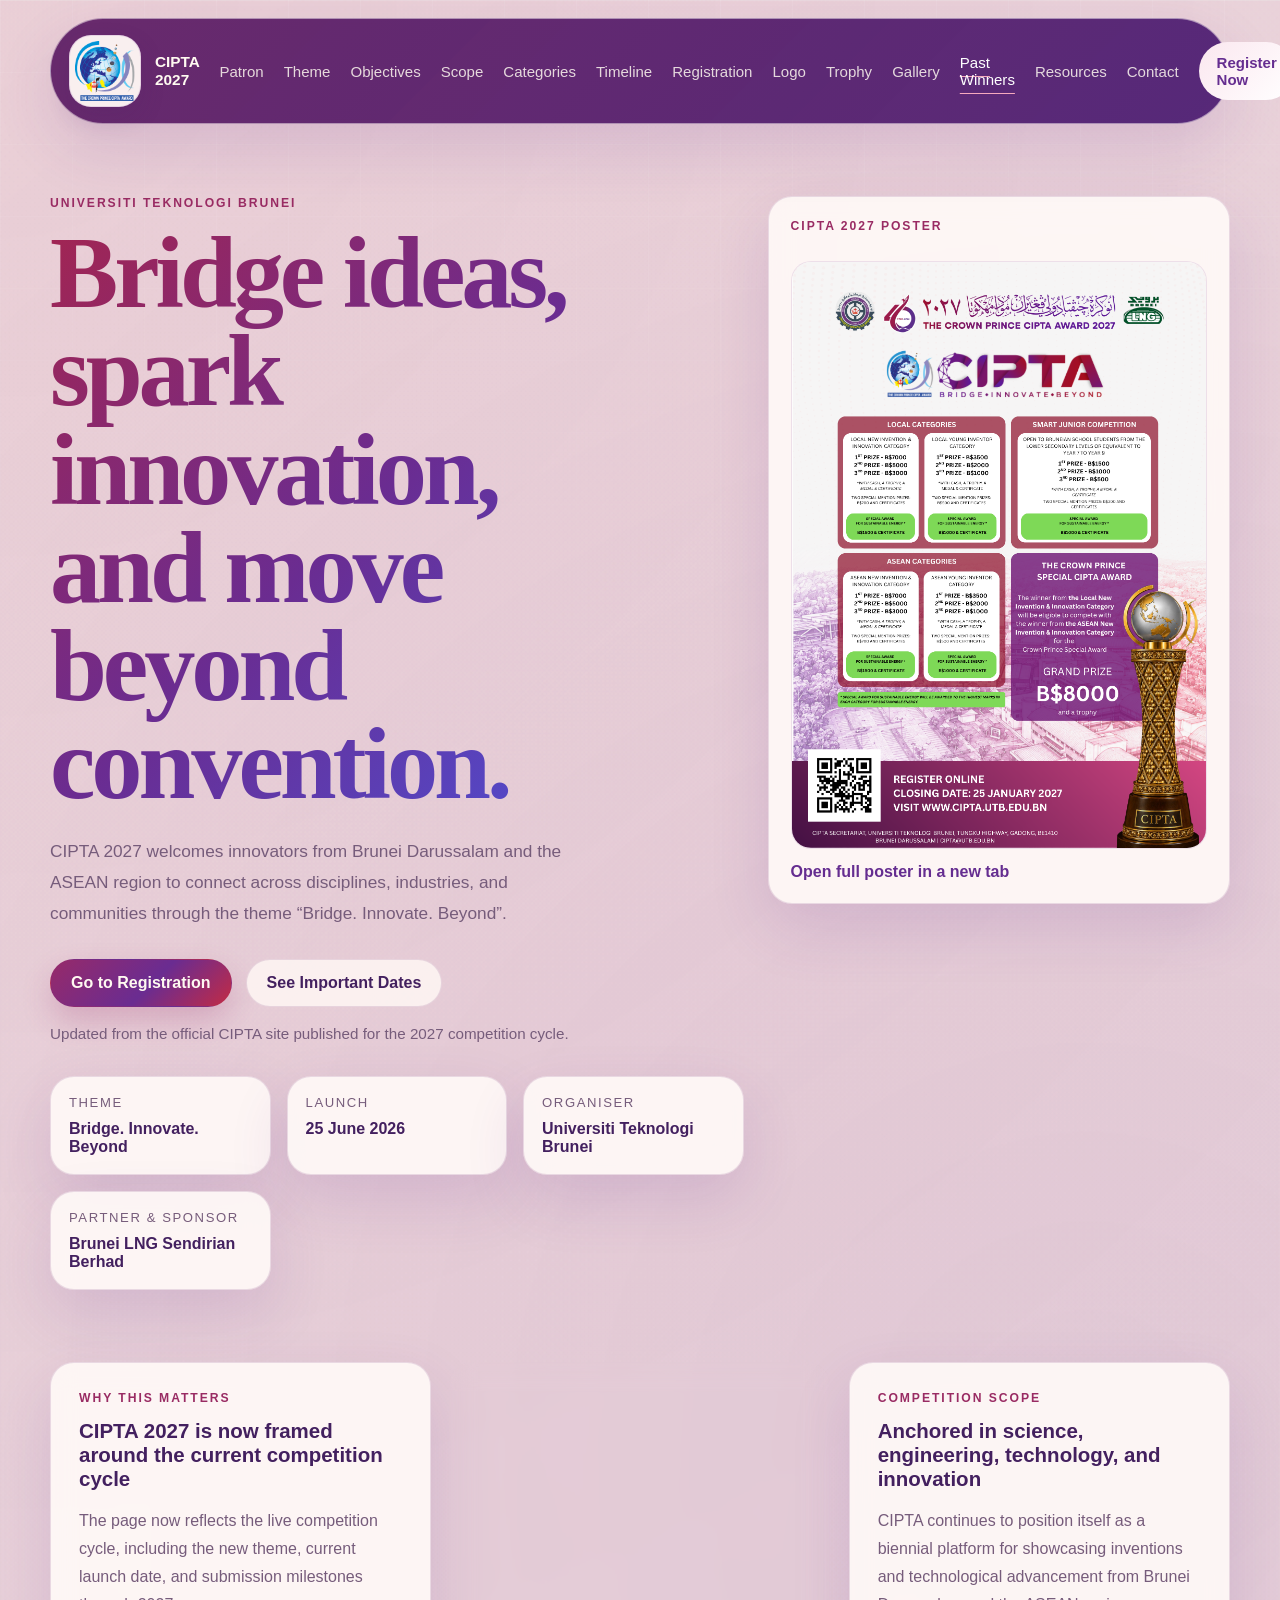
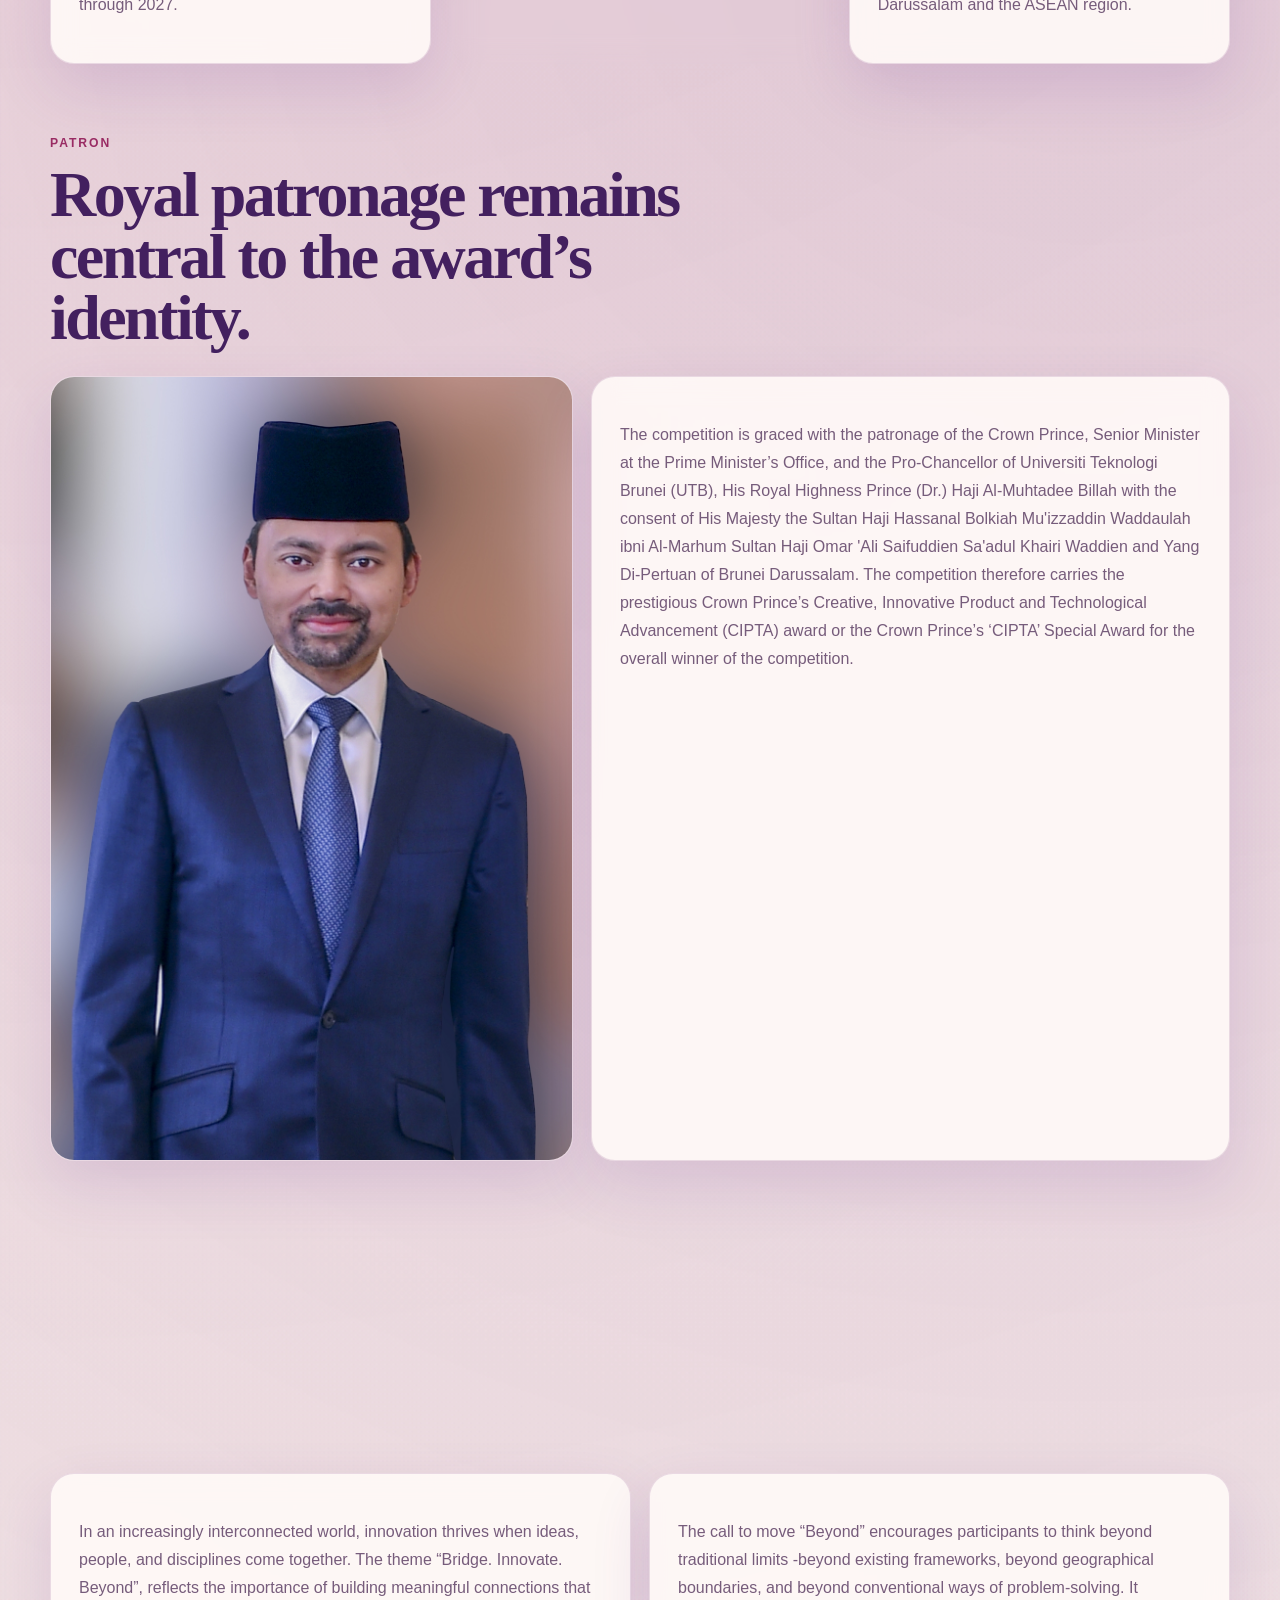
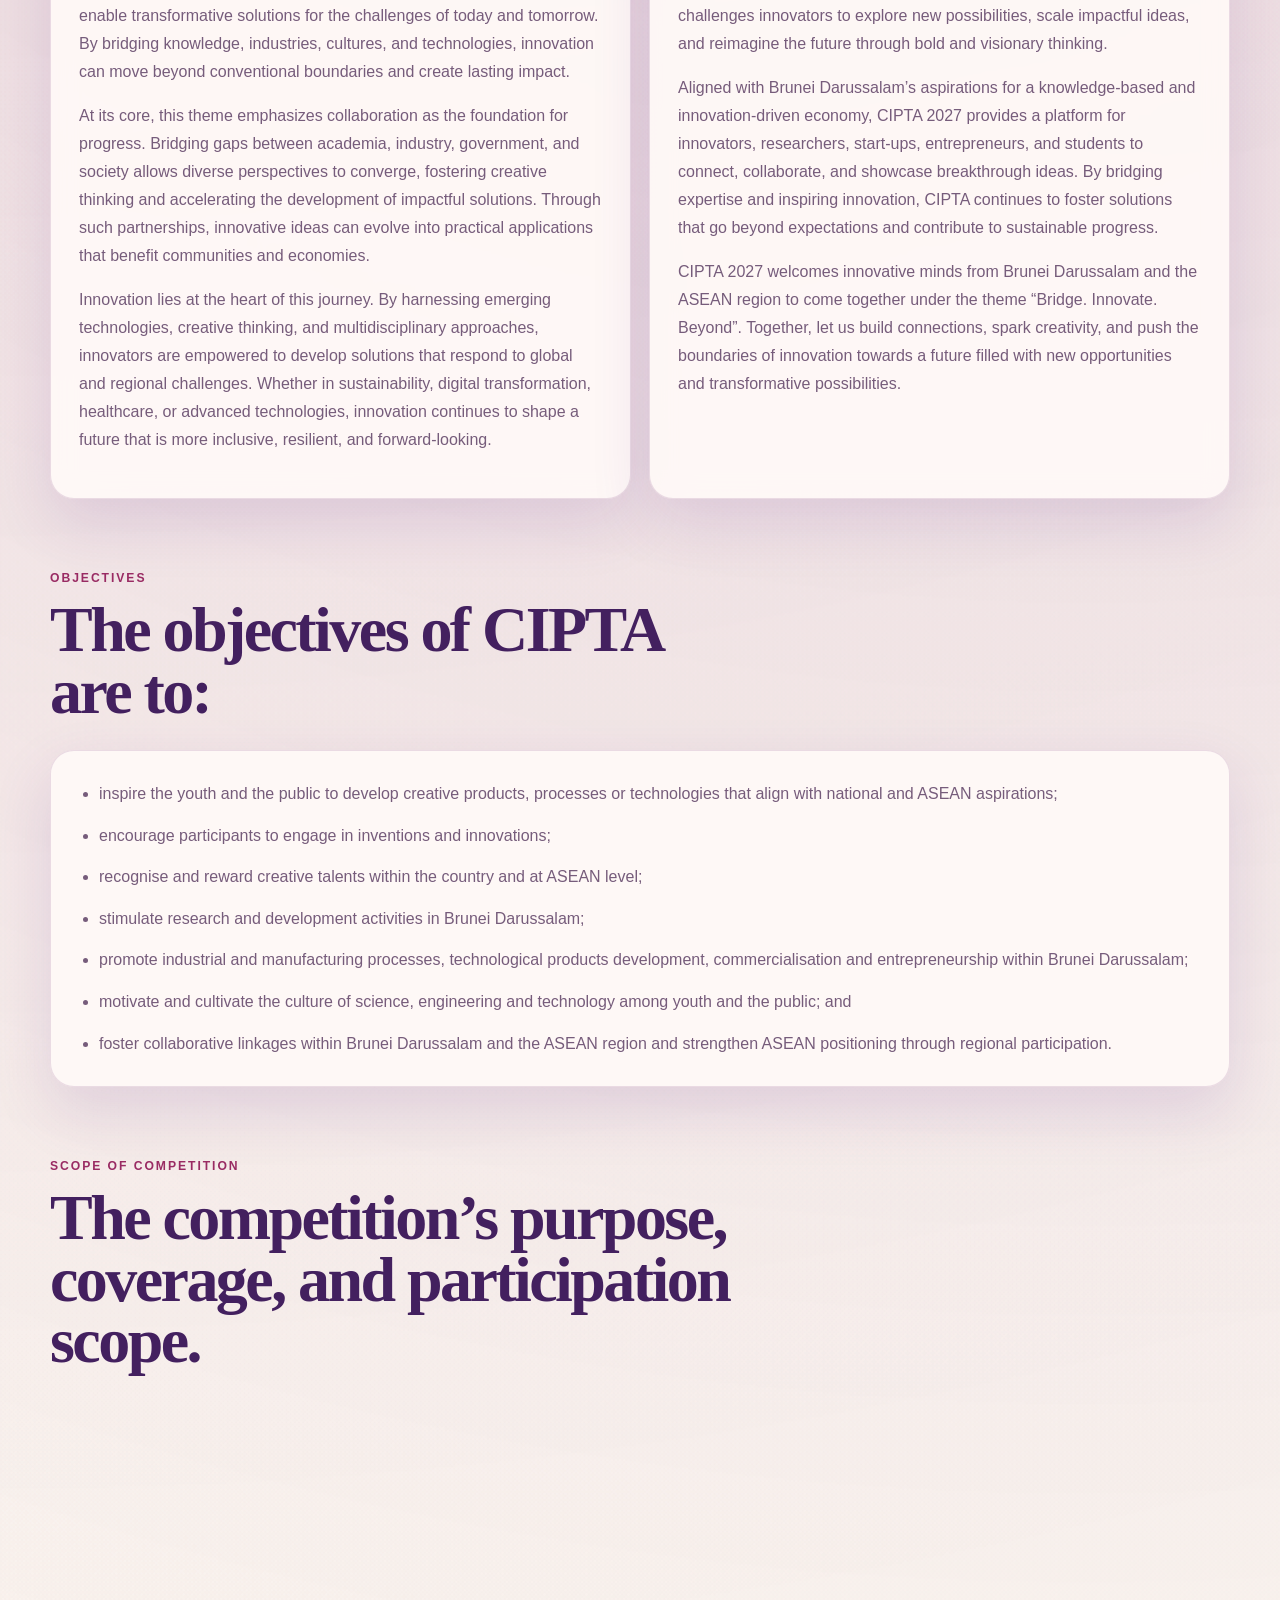
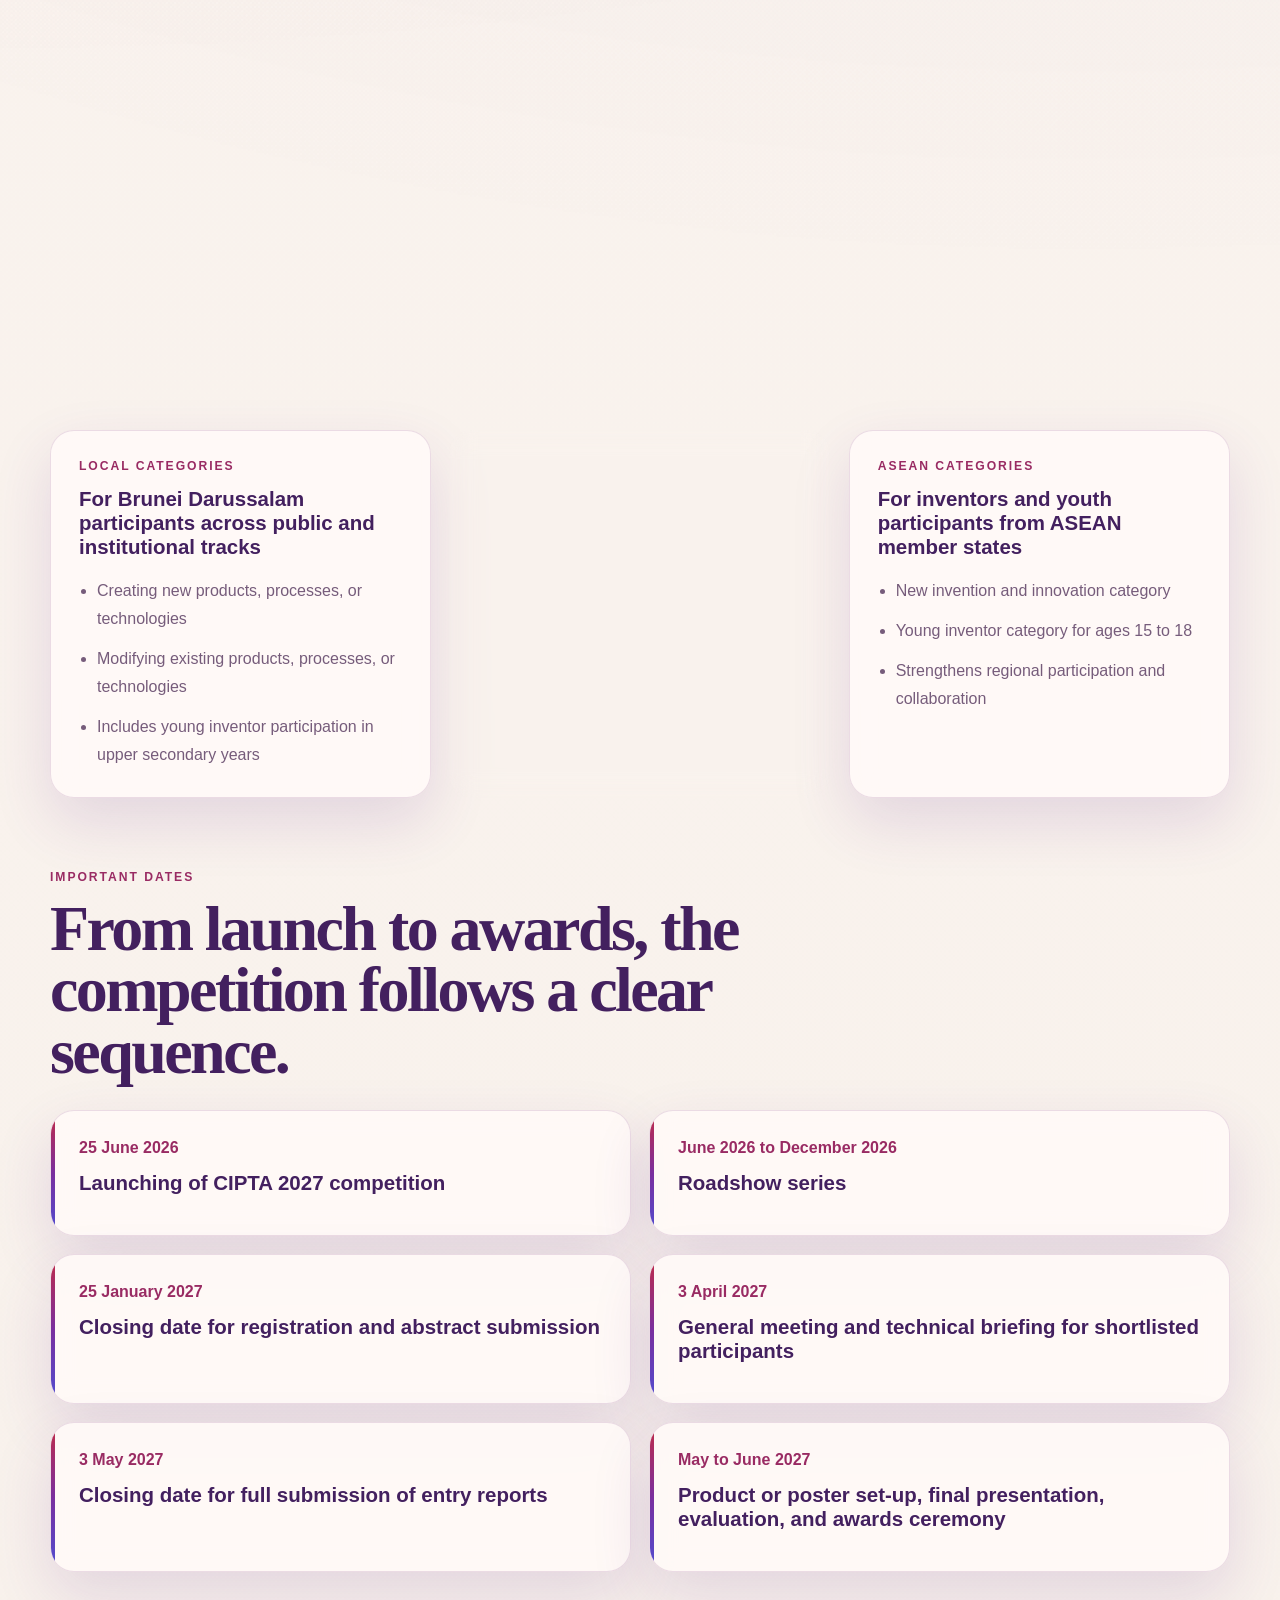
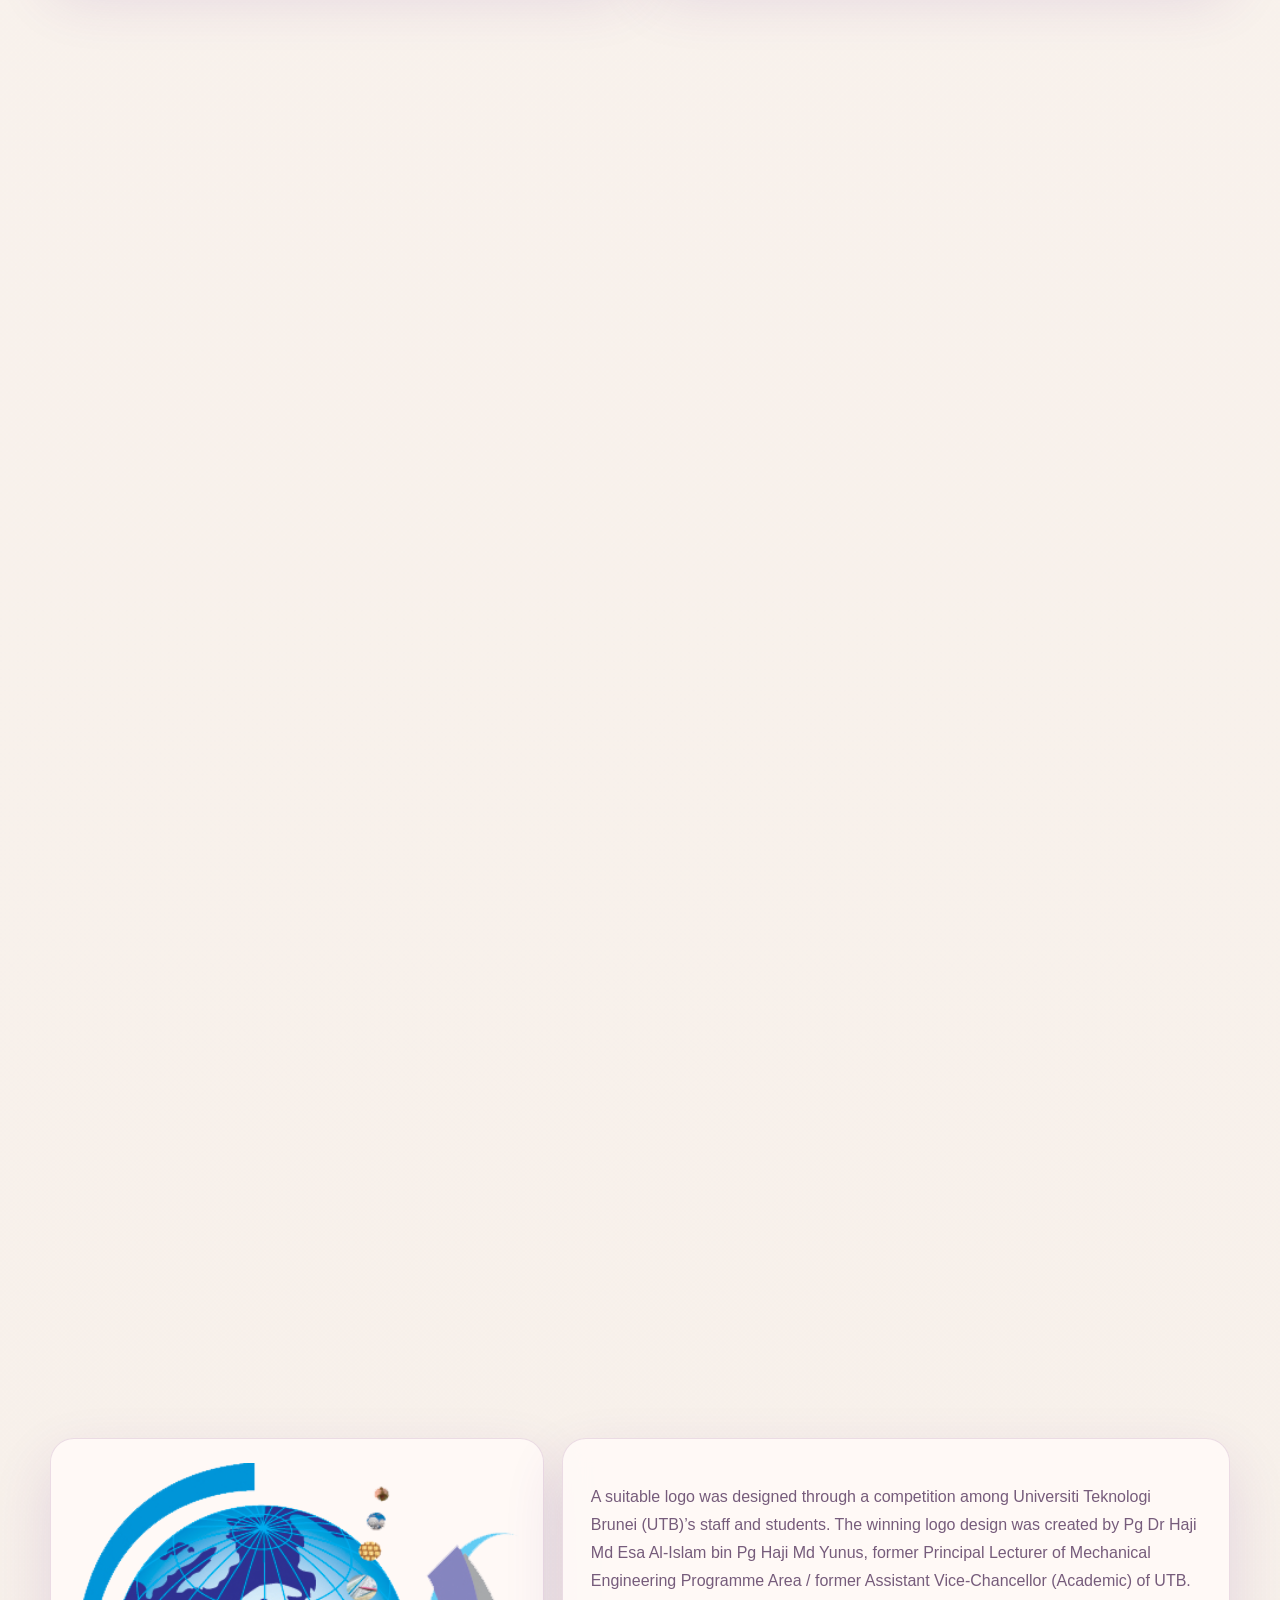
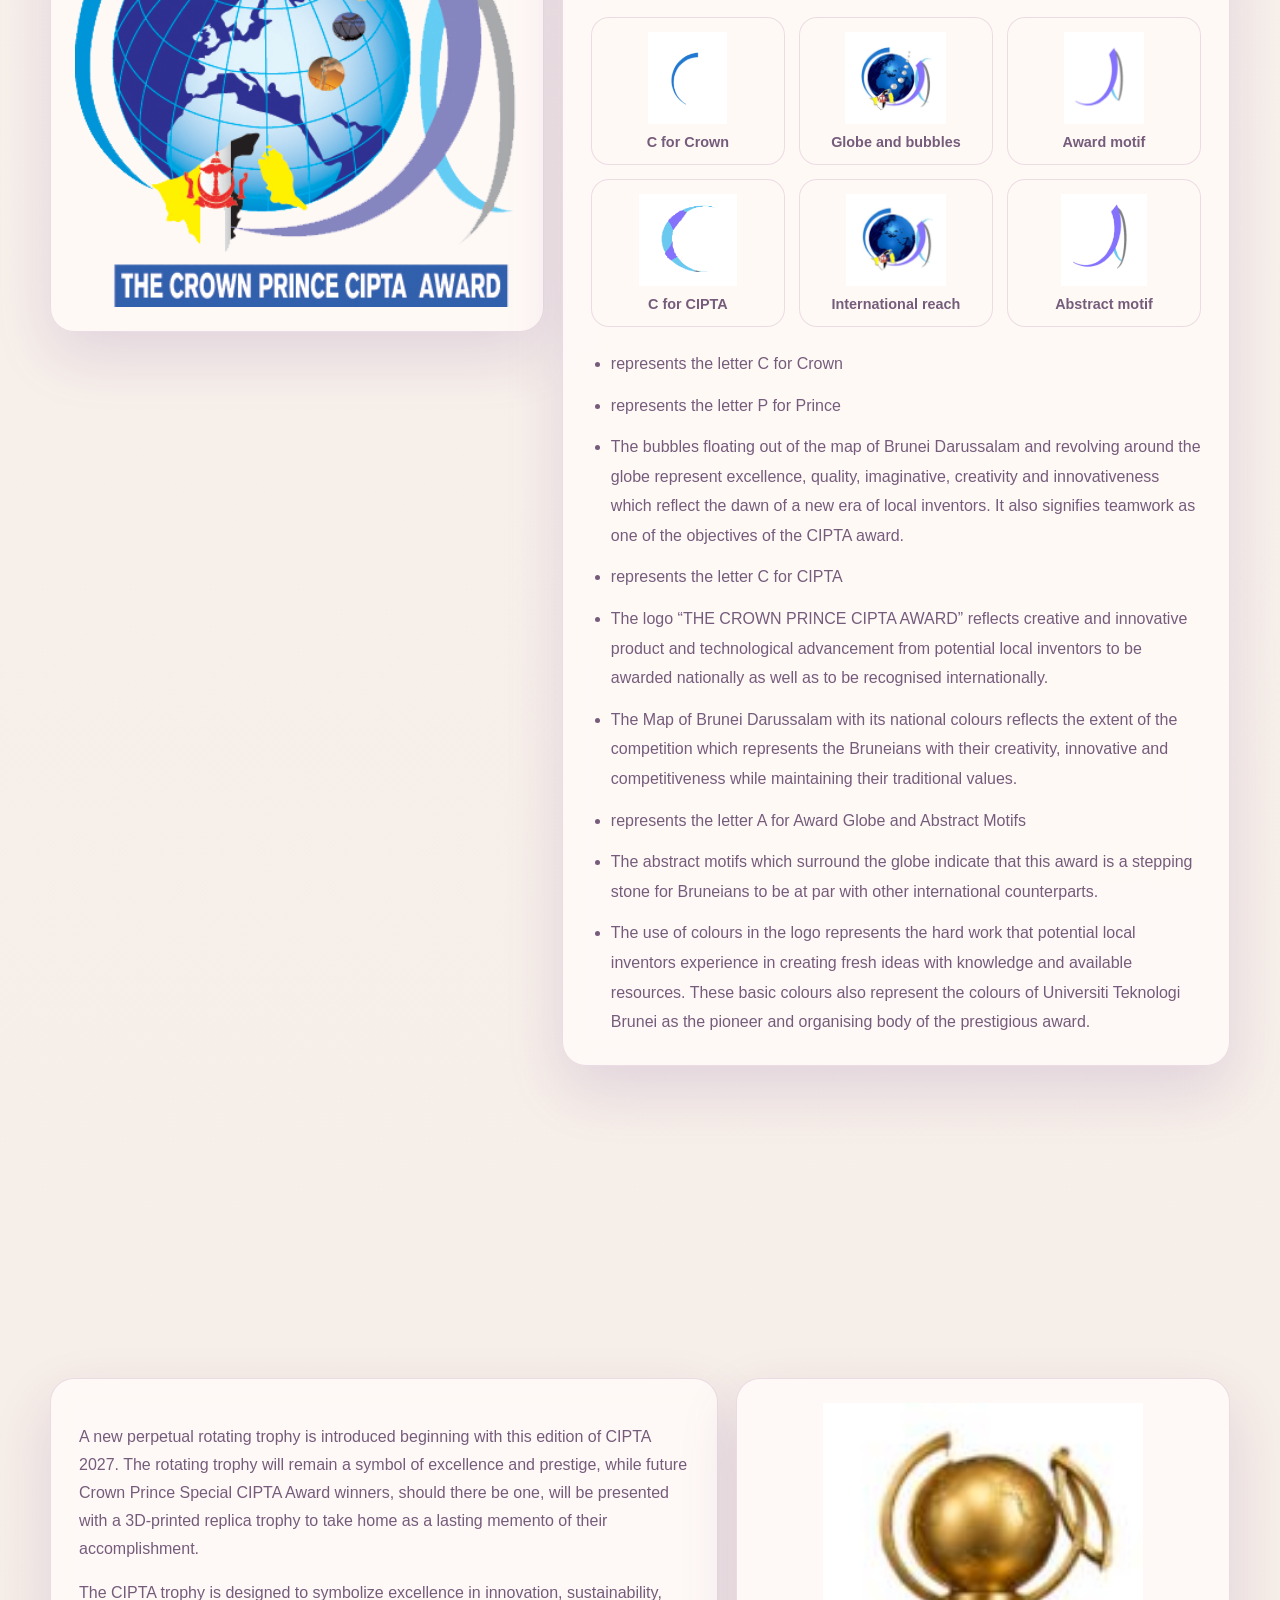
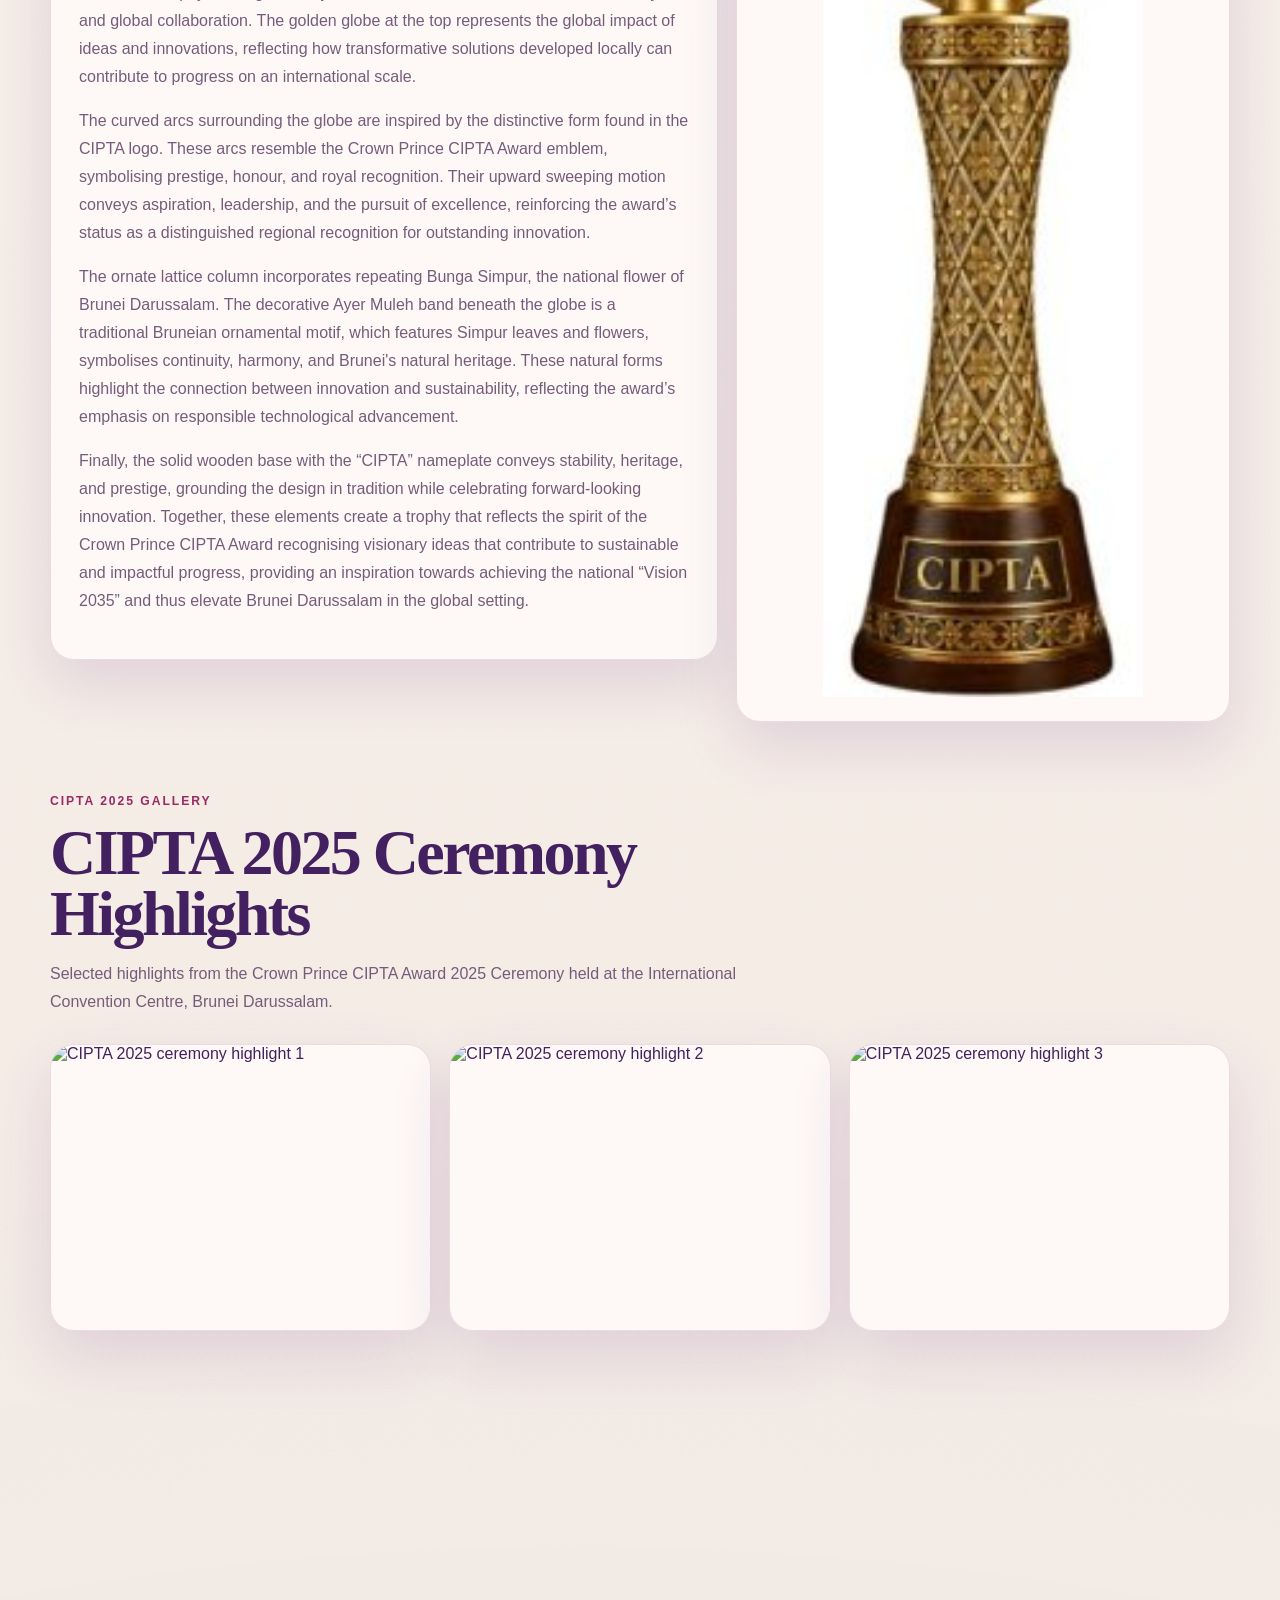
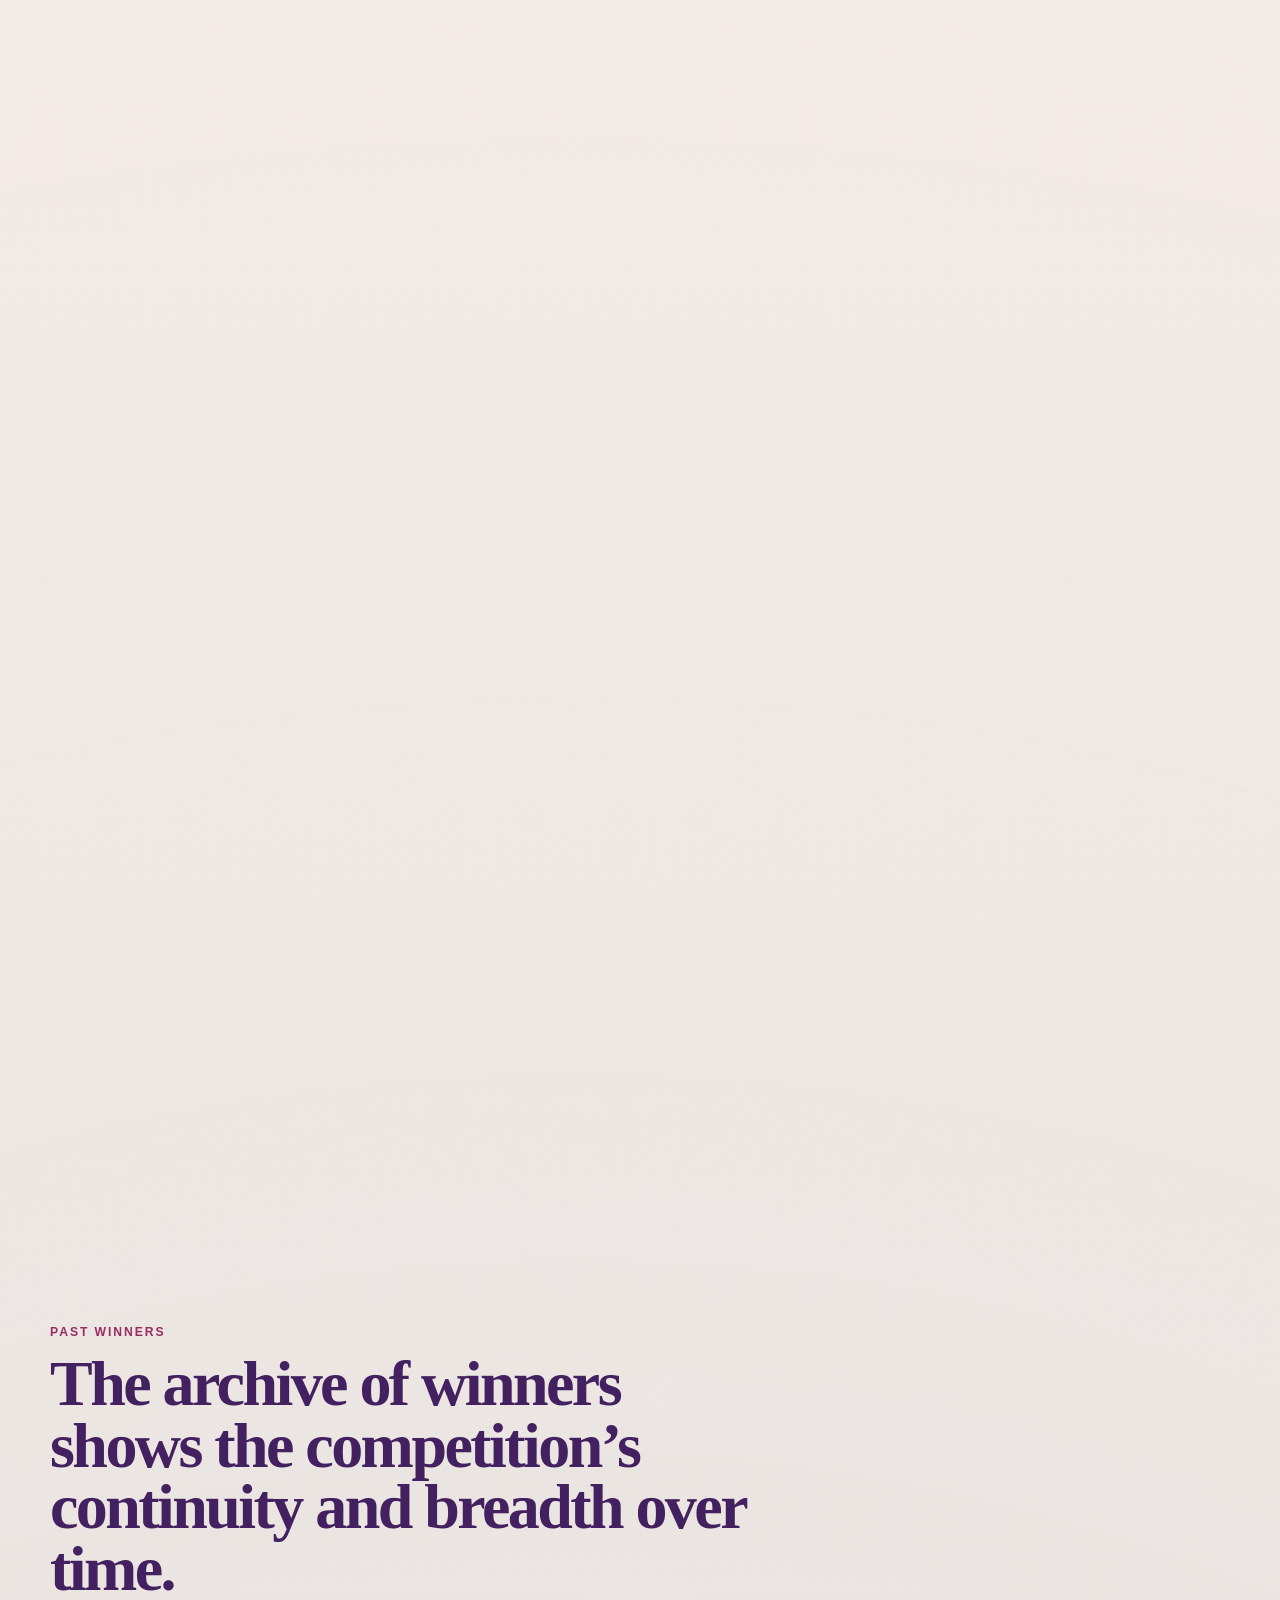
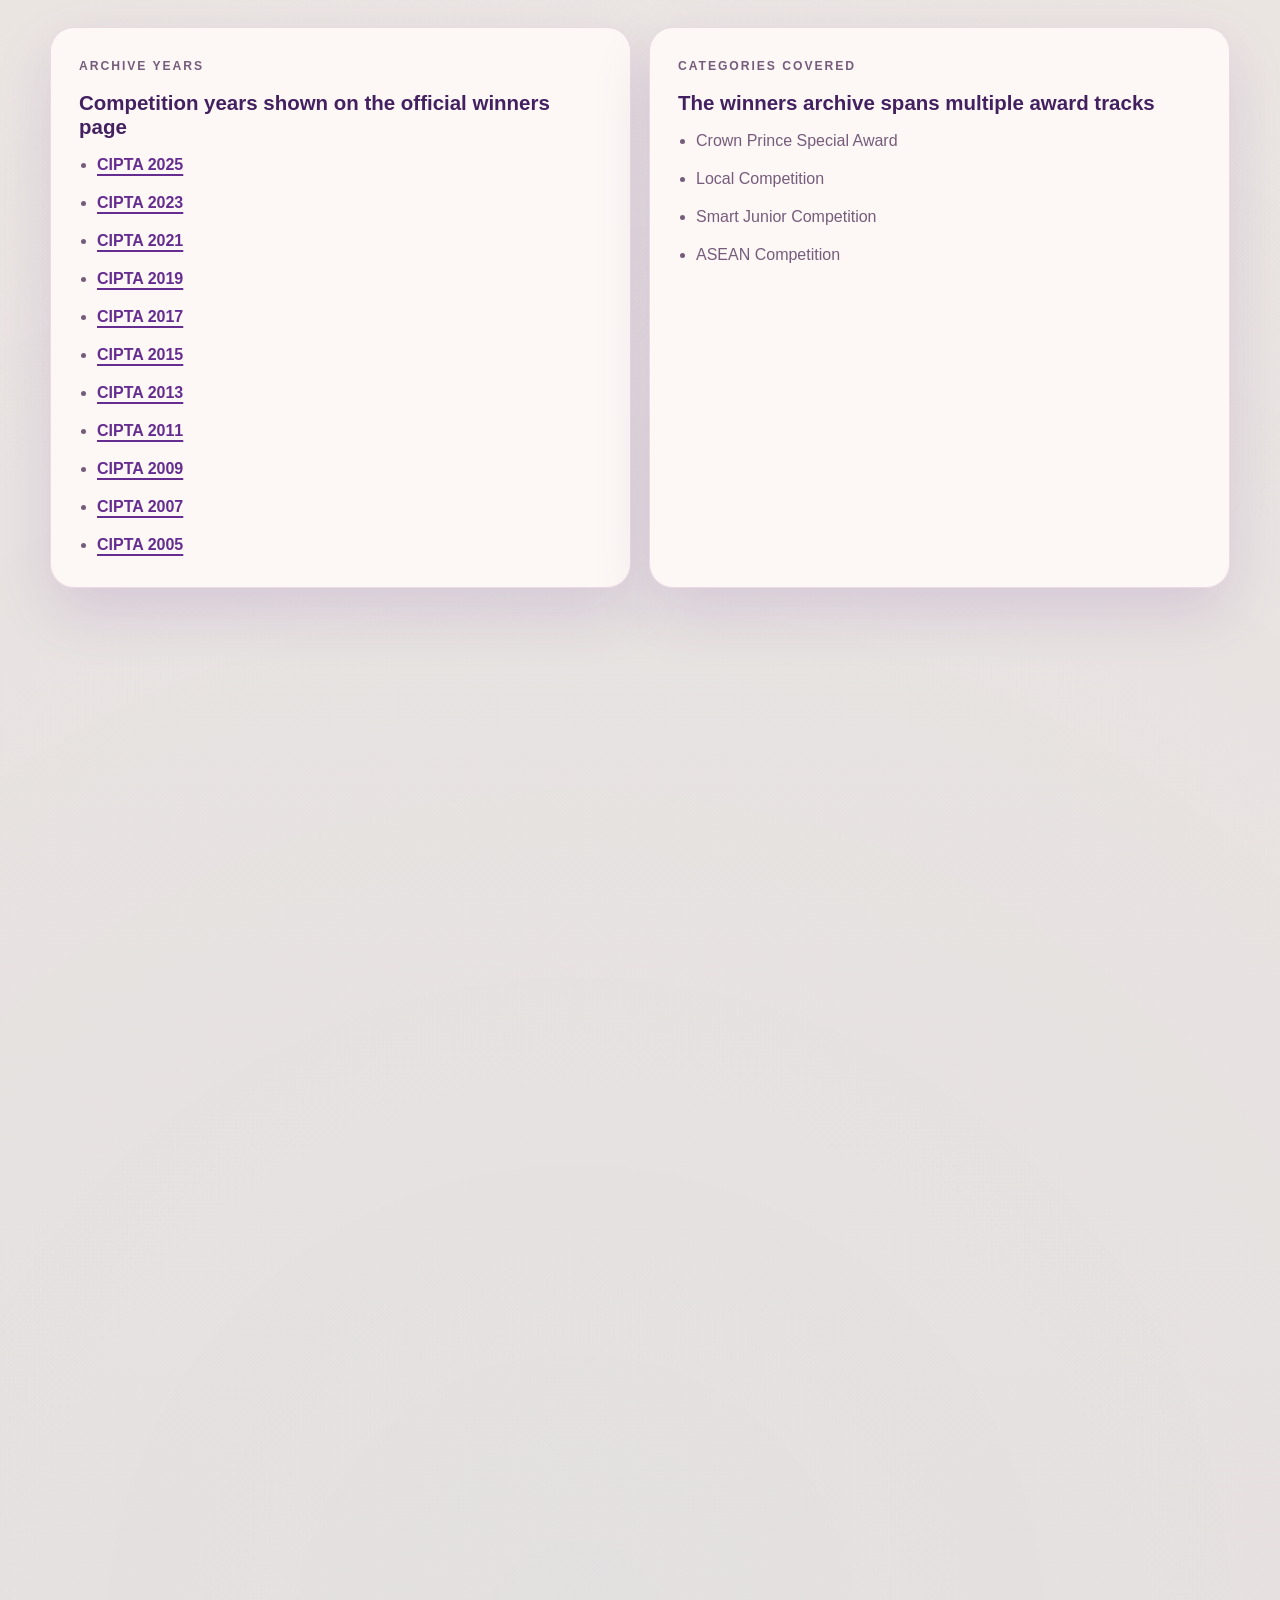
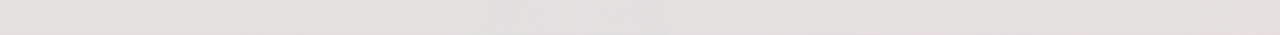
==== index.html @ 51df19d4 "Add hero poster and refine patron details" ====
<!DOCTYPE html>
<html lang="en">
  <head>
    <meta charset="UTF-8" />
    <meta name="viewport" content="width=device-width, initial-scale=1.0" />
    <title>CIPTA 2027 | Crown Prince CIPTA Award</title>
    <meta
      name="description"
      content="An updated landing page for the Crown Prince CIPTA Award 2027, highlighting the official theme, competition categories, timeline, objectives, and participation details."
    />
    <link rel="preconnect" href="https://fonts.googleapis.com" />
    <link rel="preconnect" href="https://fonts.gstatic.com" crossorigin />
    <link rel="icon" type="image/png" href="assets/cipta-logo.png" />
    <link rel="apple-touch-icon" href="assets/cipta-logo.png" />
    <link rel="stylesheet" href="styles.css" />
    <script defer src="script.js"></script>
  </head>
  <body>
    <div class="page-shell">
      <header class="site-header">
        <a class="brand" href="#top" aria-label="CIPTA home">
          <span class="brand-mark">
            <img src="assets/cipta-logo.png" alt="CIPTA logo" />
          </span>
          <span class="brand-copy">
            <strong>CIPTA 2027</strong>
          </span>
        </a>

        <button
          class="menu-toggle"
          type="button"
          aria-expanded="false"
          aria-controls="site-nav"
          aria-label="Toggle navigation"
        >
          <span></span>
          <span></span>
        </button>

        <nav id="site-nav" class="site-nav" aria-label="Primary">
          <a href="#patron">Patron</a>
          <a href="#theme">Theme</a>
          <a href="#objectives">Objectives</a>
          <a href="#scope">Scope</a>
          <a href="#categories">Categories</a>
          <a href="#timeline">Timeline</a>
          <a href="#registration">Registration</a>
          <a href="#logo">Logo</a>
          <a href="#trophy">Trophy</a>
          <a href="#gallery">Gallery</a>
          <a href="#winners">Past Winners</a>
          <a href="#resources">Resources</a>
          <a href="#contact">Contact</a>
          <a class="nav-cta" href="#registration">Register Now</a>
        </nav>
      </header>

      <main id="top">
        <section class="hero section">
          <figure class="hero-banner-frame reveal">
            <img
              src="assets/hero-banner-cipta-2027.png"
              alt="CIPTA 2027 official banner featuring organisers, sponsors, and award branding"
              loading="eager"
            />
          </figure>

          <div class="hero-main">
            <div class="hero-copy reveal">
              <p class="eyebrow">Universiti Teknologi Brunei</p>
              <h1>Bridge ideas, spark innovation, and move beyond convention.</h1>
              <p class="hero-text">
                CIPTA 2027 welcomes innovators from Brunei Darussalam and the
                ASEAN region to connect across disciplines, industries, and
                communities through the theme “Bridge. Innovate. Beyond”.
              </p>

              <div class="hero-actions">
                <a class="button button-primary" href="#registration">Go to Registration</a>
                <a class="button button-secondary" href="#timeline">See Important Dates</a>
              </div>

              <p class="hero-note">
                Updated from the official CIPTA site published for the 2027
                competition cycle.
              </p>

              <dl class="hero-facts">
                <div>
                  <dt>Theme</dt>
                  <dd>Bridge. Innovate. Beyond</dd>
                </div>
                <div>
                  <dt>Launch</dt>
                  <dd>25 June 2026</dd>
                </div>
                <div>
                  <dt>Organiser</dt>
                  <dd>Universiti Teknologi Brunei</dd>
                </div>
                <div>
                  <dt>Partner &amp; Sponsor</dt>
                  <dd>Brunei LNG Sendirian Berhad</dd>
                </div>
              </dl>
            </div>

            <a class="poster-card reveal" href="assets/cipta-2027-poster.png" target="_blank" rel="noopener noreferrer">
              <span class="card-kicker">CIPTA 2027 Poster</span>
              <span class="poster-card-frame">
                <img src="assets/cipta-2027-poster.png" alt="CIPTA 2027 promotional poster" loading="lazy" />
              </span>
              <span class="poster-card-caption">Open full poster in a new tab</span>
            </a>
          </div>
        </section>

        <section class="highlights section">
          <article class="highlight-card reveal">
            <p class="card-kicker">Why This Matters</p>
            <h3>CIPTA 2027 is now framed around the current competition cycle</h3>
            <p>
              The page now reflects the live competition cycle, including the
              new theme, current launch date, and submission milestones through 2027.
            </p>
          </article>
          <article class="highlight-card reveal">
            <p class="card-kicker">Audience Focus</p>
            <h3>Built for inventors, schools, institutions, and the public</h3>
            <p>
              The official scope covers schools, technical and tertiary
              institutions, public and private organisations, start-ups,
              entrepreneurs, and the general public.
            </p>
          </article>
          <article class="highlight-card reveal">
            <p class="card-kicker">Competition Scope</p>
            <h3>Anchored in science, engineering, technology, and innovation</h3>
            <p>
              CIPTA continues to position itself as a biennial platform for
              showcasing inventions and technological advancement from Brunei
              Darussalam and the ASEAN region.
            </p>
          </article>
        </section>

        <section id="patron" class="section split-section">
          <div class="section-heading reveal">
            <p class="eyebrow">Patron</p>
            <h2>Royal patronage remains central to the award’s identity.</h2>
          </div>
          <div class="patron-grid">
            <figure class="patron-figure reveal">
              <img
                src="assets/patron-hrh.jpg"
                alt="His Royal Highness Prince (Dr.) Haji Al-Muhtadee Billah"
                loading="lazy"
              />
            </figure>
            <div class="text-card reveal">
              <p>
                The competition is graced with the patronage of the Crown Prince,
                Senior Minister at the Prime Minister’s Office, and the
                Pro-Chancellor of Universiti Teknologi Brunei (UTB), His Royal
                Highness Prince (Dr.) Haji Al-Muhtadee Billah with the consent
                of His Majesty the Sultan Haji Hassanal Bolkiah Mu'izzaddin
                Waddaulah ibni Al-Marhum Sultan Haji Omar 'Ali Saifuddien
                Sa'adul Khairi Waddien and Yang Di-Pertuan of Brunei
                Darussalam. The competition therefore carries the prestigious
                Crown Prince’s Creative, Innovative Product and Technological
                Advancement (CIPTA) award or the Crown Prince’s ‘CIPTA’ Special
                Award for the overall winner of the competition.
              </p>
            </div>
          </div>
        </section>

        <section id="theme" class="section split-section">
          <div class="section-heading reveal">
            <p class="eyebrow">Theme</p>
            <h2>The theme for CIPTA 2027 Competition is: “Bridge. Innovate. Beyond”</h2>
          </div>
          <div class="split-grid">
            <div class="text-card reveal">
              <p>
                In an increasingly interconnected world, innovation thrives when
                ideas, people, and disciplines come together. The theme
                “Bridge. Innovate. Beyond”, reflects the importance of building
                meaningful connections that enable transformative solutions for
                the challenges of today and tomorrow. By bridging knowledge,
                industries, cultures, and technologies, innovation can move
                beyond conventional boundaries and create lasting impact.
              </p>
              <p>
                At its core, this theme emphasizes collaboration as the
                foundation for progress. Bridging gaps between academia,
                industry, government, and society allows diverse perspectives to
                converge, fostering creative thinking and accelerating the
                development of impactful solutions. Through such partnerships,
                innovative ideas can evolve into practical applications that
                benefit communities and economies.
              </p>
              <p>
                Innovation lies at the heart of this journey. By harnessing
                emerging technologies, creative thinking, and multidisciplinary
                approaches, innovators are empowered to develop solutions that
                respond to global and regional challenges. Whether in
                sustainability, digital transformation, healthcare, or advanced
                technologies, innovation continues to shape a future that is
                more inclusive, resilient, and forward-looking.
              </p>
            </div>
            <div class="text-card reveal">
              <p>
                The call to move “Beyond” encourages participants to think
                beyond traditional limits -beyond existing frameworks, beyond
                geographical boundaries, and beyond conventional ways of
                problem-solving. It challenges innovators to explore new
                possibilities, scale impactful ideas, and reimagine the future
                through bold and visionary thinking.
              </p>
              <p>
                Aligned with Brunei Darussalam’s aspirations for a
                knowledge-based and innovation-driven economy, CIPTA 2027
                provides a platform for innovators, researchers, start-ups,
                entrepreneurs, and students to connect, collaborate, and
                showcase breakthrough ideas. By bridging expertise and inspiring
                innovation, CIPTA continues to foster solutions that go beyond
                expectations and contribute to sustainable progress.
              </p>
              <p>
                CIPTA 2027 welcomes innovative minds from Brunei Darussalam and
                the ASEAN region to come together under the theme “Bridge.
                Innovate. Beyond”. Together, let us build connections, spark
                creativity, and push the boundaries of innovation towards a
                future filled with new opportunities and transformative
                possibilities.
              </p>
            </div>
          </div>
        </section>

        <section id="objectives" class="section about-section">
          <div class="section-heading reveal">
            <p class="eyebrow">Objectives</p>
            <h2>The objectives of CIPTA are to:</h2>
          </div>
          <article class="text-card reveal">
            <ul class="content-list">
              <li>
                inspire the youth and the public to develop creative products,
                processes or technologies that align with national and ASEAN aspirations;
              </li>
              <li>
                encourage participants to engage in inventions and innovations;
              </li>
              <li>
                recognise and reward creative talents within the country and at
                ASEAN level;
              </li>
              <li>
                stimulate research and development activities in Brunei Darussalam;
              </li>
              <li>
                promote industrial and manufacturing processes, technological
                products development, commercialisation and entrepreneurship
                within Brunei Darussalam;
              </li>
              <li>
                motivate and cultivate the culture of science, engineering and
                technology among youth and the public; and
              </li>
              <li>
                foster collaborative linkages within Brunei Darussalam and the
                ASEAN region and strengthen ASEAN positioning through regional participation.
              </li>
            </ul>
          </article>
        </section>

        <section id="scope" class="section">
          <div class="section-heading reveal">
            <p class="eyebrow">Scope of Competition</p>
            <h2>The competition’s purpose, coverage, and participation scope.</h2>
          </div>
          <article class="text-card reveal">
            <p>
              The objective of the competition is to foster and nurture a
              culture of creativity, invention and innovation in Brunei
              Darussalam. Aptly named the Creative, Innovative Product and
              Technological Advancement (CIPTA) competition, the acronym
              'CIPTA' holds significance as it translates to 'create' or
              'invent' in Malay.
            </p>
            <p>
              The competition is held biennially since its inauguration in
              2005. Universiti Teknologi Brunei (UTB), formerly known as
              Institut Teknologi Brunei (ITB) is the pioneer and organiser of
              the competition.
            </p>
            <p>
              The competition encompasses all areas of Science, Engineering,
              Technology and Innovation. The competition welcomes participation
              from schools, technical and tertiary academic institutions,
              government and private organizations, start-ups, entrepreneurs,
              as well as the general public. It serves as a platform for
              individuals and entities across Brunei Darussalam and the ASEAN
              region to showcase their innovative ideas and technological
              advancements.
            </p>
          </article>
        </section>

        <section id="categories" class="section">
          <div class="section-heading reveal">
            <p class="eyebrow">Competition Categories</p>
            <h2>Three participation pathways, tailored to different innovators.</h2>
          </div>
          <div class="category-grid">
            <article class="category-card reveal">
              <p class="card-kicker">Local Categories</p>
              <h3>For Brunei Darussalam participants across public and institutional tracks</h3>
              <ul>
                <li>Creating new products, processes, or technologies</li>
                <li>Modifying existing products, processes, or technologies</li>
                <li>Includes young inventor participation in upper secondary years</li>
              </ul>
            </article>
            <article class="category-card reveal">
              <p class="card-kicker">Smart Junior</p>
              <h3>For lower secondary school students entering innovation earlier</h3>
              <ul>
                <li>Targets Year 7 to Year 9 or equivalent</li>
                <li>Builds innovation culture earlier in the education pipeline</li>
                <li>Supports participation from schools and younger inventors</li>
              </ul>
            </article>
            <article class="category-card reveal">
              <p class="card-kicker">ASEAN Categories</p>
              <h3>For inventors and youth participants from ASEAN member states</h3>
              <ul>
                <li>New invention and innovation category</li>
                <li>Young inventor category for ages 15 to 18</li>
                <li>Strengthens regional participation and collaboration</li>
              </ul>
            </article>
          </div>
        </section>

        <section id="timeline" class="section timeline-section">
          <div class="section-heading reveal">
            <p class="eyebrow">Important Dates</p>
            <h2>From launch to awards, the competition follows a clear sequence.</h2>
          </div>
          <div class="timeline">
            <article class="timeline-item reveal">
              <span class="timeline-date">25 June 2026</span>
              <h3>Launching of CIPTA 2027 competition</h3>
            </article>
            <article class="timeline-item reveal">
              <span class="timeline-date">June 2026 to December 2026</span>
              <h3>Roadshow series</h3>
            </article>
            <article class="timeline-item reveal">
              <span class="timeline-date">25 January 2027</span>
              <h3>Closing date for registration and abstract submission</h3>
            </article>
            <article class="timeline-item reveal">
              <span class="timeline-date">3 April 2027</span>
              <h3>General meeting and technical briefing for shortlisted participants</h3>
            </article>
            <article class="timeline-item reveal">
              <span class="timeline-date">3 May 2027</span>
              <h3>Closing date for full submission of entry reports</h3>
            </article>
            <article class="timeline-item reveal">
              <span class="timeline-date">May to June 2027</span>
              <h3>Product or poster set-up, final presentation, evaluation, and awards ceremony</h3>
            </article>
          </div>
        </section>

        <section id="registration" class="section">
          <div class="section-heading reveal">
            <p class="eyebrow">Registration</p>
            <h2>What entrants need to prepare, pay, and submit.</h2>
          </div>
          <div class="registration-panel reveal">
            <div class="registration-copy">
              <p>
                Deadline of registration: <strong>25 January 2027</strong>
              </p>
              <p>
                All entries must be submitted through the official online form.
              </p>
            </div>
            <div class="registration-actions">
              <a
                class="button button-primary"
                href="https://forms.gle/2CS6bnmbZLL3ZPCJA"
              >
                Open Entry Form
              </a>
              <a class="button button-primary" href="mailto:cipta@utb.edu.bn">
                Email CIPTA Secretariat
              </a>
              <a class="button button-secondary" href="#contact">
                View Contact Details
              </a>
            </div>
          </div>

          <div class="registration-grid">
            <article class="registration-card reveal">
              <p class="card-kicker">Required Uploads</p>
              <h3>Documents listed on the registration page</h3>
              <ul>
                <li>
                  <a
                    class="resource-link"
                    href="https://cipta.utb.edu.bn/files/CIPTA-2027-Proposal-Form.docx"
                  >
                    Proposal Form
                  </a>
                </li>
                <li>Proof of payment</li>
                <li>Scanned copies of identification documents for all team members</li>
                <li>
                  <a
                    class="resource-link"
                    href="https://docs.google.com/document/d/1IgtsPmOHYXFp_9f4z9mFWmEk4-diz4gv/edit"
                  >
                    Approval and Endorsement Form
                  </a>
                </li>
              </ul>
            </article>

            <article class="registration-card reveal">
              <p class="card-kicker">Entry Fees</p>
              <h3>Published fees by category</h3>
              <ul>
                <li>Local Category 1: BND 80</li>
                <li>Local Category 2: BND 80</li>
                <li>Local Category 3 Young Inventors: BND 40</li>
                <li>Smart Junior Competition: BND 20</li>
                <li>ASEAN New Invention and Innovation: USD 200</li>
                <li>ASEAN Young Inventor: USD 100</li>
              </ul>
            </article>

            <article class="registration-card reveal">
              <p class="card-kicker">Payment Methods</p>
              <h3>How the page says payments can be made</h3>
              <ul>
                <li>Local categories: cheque, debit or credit card at UTB Finance Office, or bank transfer</li>
                <li>ASEAN categories: bank transfer or telegraphic transfer</li>
                <li>Payment slips or telegraphic transfer advice must be submitted with the entry form</li>
              </ul>
            </article>

            <article class="registration-card reveal">
              <p class="card-kicker">Bank Details</p>
              <h3>Published transfer information</h3>
              <ul>
                <li>Account Name: Tabung Universiti Teknologi Brunei</li>
                <li>Account Number: 00-001-01-0045184</li>
                <li>Bank: Bank Islam Brunei Darussalam (BIBD)</li>
                <li>Swift Code: BIBDBNBB</li>
              </ul>
            </article>
          </div>
        </section>

        <section id="logo" class="section split-section">
          <div class="section-heading reveal">
            <p class="eyebrow">Competition Identity</p>
            <h2>The CIPTA logo and abstract explain the award’s visual identity.</h2>
          </div>
          <div class="media-split">
            <figure class="media-figure reveal">
              <img
                src="assets/cipta-logo-official.png"
                alt="Official CIPTA logo"
                loading="lazy"
              />
            </figure>
            <div class="text-card reveal">
              <p>
                A suitable logo was designed through a competition among
                Universiti Teknologi Brunei (UTB)’s staff and students. The
                winning logo design was created by Pg Dr Haji Md Esa Al-Islam
                bin Pg Haji Md Yunus, former Principal Lecturer of Mechanical
                Engineering Programme Area / former Assistant Vice-Chancellor
                (Academic) of UTB.
              </p>
              <div class="logo-abstract-gallery">
                <figure class="abstract-item">
                  <img
                    src="assets/logo-abstract-c-crown.png"
                    alt="Logo abstract reference for the letter C representing Crown"
                    loading="lazy"
                  />
                  <figcaption>C for Crown</figcaption>
                </figure>
                <figure class="abstract-item">
                  <img
                    src="assets/logo-abstract-world-1.png"
                    alt="Logo abstract reference showing globe and bubbles"
                    loading="lazy"
                  />
                  <figcaption>Globe and bubbles</figcaption>
                </figure>
                <figure class="abstract-item">
                  <img
                    src="assets/logo-abstract-a-1.png"
                    alt="Logo abstract reference for the letter A motif"
                    loading="lazy"
                  />
                  <figcaption>Award motif</figcaption>
                </figure>
                <figure class="abstract-item">
                  <img
                    src="assets/logo-abstract-c-cipta.png"
                    alt="Logo abstract reference for the letter C representing CIPTA"
                    loading="lazy"
                  />
                  <figcaption>C for CIPTA</figcaption>
                </figure>
                <figure class="abstract-item">
                  <img
                    src="assets/logo-abstract-world-2.png"
                    alt="Logo abstract globe reference"
                    loading="lazy"
                  />
                  <figcaption>International reach</figcaption>
                </figure>
                <figure class="abstract-item">
                  <img
                    src="assets/logo-abstract-a-2.png"
                    alt="Logo abstract reference for the second award motif"
                    loading="lazy"
                  />
                  <figcaption>Abstract motif</figcaption>
                </figure>
              </div>
              <ul class="content-list">
                <li>represents the letter C for Crown</li>
                <li>represents the letter P for Prince</li>
                <li>
                  The bubbles floating out of the map of Brunei Darussalam and
                  revolving around the globe represent excellence, quality,
                  imaginative, creativity and innovativeness which reflect the
                  dawn of a new era of local inventors. It also signifies
                  teamwork as one of the objectives of the CIPTA award.
                </li>
                <li>represents the letter C for CIPTA</li>
                <li>
                  The logo “THE CROWN PRINCE CIPTA AWARD” reflects creative and
                  innovative product and technological advancement from
                  potential local inventors to be awarded nationally as well as
                  to be recognised internationally.
                </li>
                <li>
                  The Map of Brunei Darussalam with its national colours
                  reflects the extent of the competition which represents the
                  Bruneians with their creativity, innovative and
                  competitiveness while maintaining their traditional values.
                </li>
                <li>represents the letter A for Award Globe and Abstract Motifs</li>
                <li>
                  The abstract motifs which surround the globe indicate that
                  this award is a stepping stone for Bruneians to be at par
                  with other international counterparts.
                </li>
                <li>
                  The use of colours in the logo represents the hard work that
                  potential local inventors experience in creating fresh ideas
                  with knowledge and available resources. These basic colours
                  also represent the colours of Universiti Teknologi Brunei as
                  the pioneer and organising body of the prestigious award.
                </li>
              </ul>
            </div>
          </div>
        </section>

        <section id="trophy" class="section split-section">
          <div class="section-heading reveal">
            <p class="eyebrow">Award Symbolism</p>
            <h2>The CIPTA 2027 trophy extends the same language of prestige and innovation.</h2>
          </div>
          <div class="media-split media-split-reverse">
            <div class="text-card reveal">
              <p>
                A new perpetual rotating trophy is introduced beginning with
                this edition of CIPTA 2027. The rotating trophy will remain a
                symbol of excellence and prestige, while future Crown Prince
                Special CIPTA Award winners, should there be one, will be
                presented with a 3D-printed replica trophy to take home as a
                lasting memento of their accomplishment.
              </p>
              <p>
                The CIPTA trophy is designed to symbolize excellence in
                innovation, sustainability, and global collaboration. The
                golden globe at the top represents the global impact of ideas
                and innovations, reflecting how transformative solutions
                developed locally can contribute to progress on an international
                scale.
              </p>
              <p>
                The curved arcs surrounding the globe are inspired by the
                distinctive form found in the CIPTA logo. These arcs resemble
                the Crown Prince CIPTA Award emblem, symbolising prestige,
                honour, and royal recognition. Their upward sweeping motion
                conveys aspiration, leadership, and the pursuit of excellence,
                reinforcing the award’s status as a distinguished regional
                recognition for outstanding innovation.
              </p>
              <p>
                The ornate lattice column incorporates repeating Bunga Simpur,
                the national flower of Brunei Darussalam. The decorative Ayer
                Muleh band beneath the globe is a traditional Bruneian
                ornamental motif, which features Simpur leaves and flowers,
                symbolises continuity, harmony, and Brunei's natural heritage.
                These natural forms highlight the connection between innovation
                and sustainability, reflecting the award’s emphasis on
                responsible technological advancement.
              </p>
              <p>
                Finally, the solid wooden base with the “CIPTA” nameplate
                conveys stability, heritage, and prestige, grounding the design
                in tradition while celebrating forward-looking innovation.
                Together, these elements create a trophy that reflects the
                spirit of the Crown Prince CIPTA Award recognising visionary
                ideas that contribute to sustainable and impactful progress,
                providing an inspiration towards achieving the national
                “Vision 2035” and thus elevate Brunei Darussalam in the global
                setting.
              </p>
            </div>
            <figure class="media-figure media-figure-trophy reveal">
              <img
                src="assets/cipta-trophy-2027.jpg"
                alt="CIPTA 2027 trophy"
                loading="lazy"
              />
            </figure>
          </div>
        </section>

        <section id="gallery" class="section">
          <div class="section-heading reveal">
            <p class="eyebrow">CIPTA 2025 Gallery</p>
            <h2>CIPTA 2025 Ceremony Highlights</h2>
            <p class="section-intro">
              Selected highlights from the Crown Prince CIPTA Award 2025 Ceremony held at the International Convention Centre, Brunei Darussalam.
            </p>
          </div>
          <div class="gallery-grid gallery-grid-expanded">
            <figure class="gallery-item reveal">
              <img src="assets/cipta-2025-gallery-01.jpg" alt="CIPTA 2025 ceremony highlight 1" loading="lazy" />
            </figure>
            <figure class="gallery-item reveal">
              <img src="assets/cipta-2025-gallery-02.jpg" alt="CIPTA 2025 ceremony highlight 2" loading="lazy" />
            </figure>
            <figure class="gallery-item reveal">
              <img src="assets/cipta-2025-gallery-03.jpg" alt="CIPTA 2025 ceremony highlight 3" loading="lazy" />
            </figure>
            <figure class="gallery-item reveal">
              <img src="assets/cipta-2025-gallery-04.jpg" alt="CIPTA 2025 ceremony highlight 4" loading="lazy" />
            </figure>
            <figure class="gallery-item reveal">
              <img src="assets/cipta-2025-gallery-05.jpg" alt="CIPTA 2025 ceremony highlight 5" loading="lazy" />
            </figure>
            <figure class="gallery-item reveal">
              <img src="assets/cipta-2025-gallery-06.jpg" alt="CIPTA 2025 ceremony highlight 6" loading="lazy" />
            </figure>
            <figure class="gallery-item reveal">
              <img src="assets/cipta-2025-gallery-07.jpg" alt="CIPTA 2025 ceremony highlight 7" loading="lazy" />
            </figure>
            <figure class="gallery-item reveal">
              <img src="assets/cipta-2025-gallery-08.jpg" alt="CIPTA 2025 ceremony highlight 8" loading="lazy" />
            </figure>
            <figure class="gallery-item reveal">
              <img src="assets/cipta-2025-gallery-09.jpg" alt="CIPTA 2025 ceremony highlight 9" loading="lazy" />
            </figure>
            <figure class="gallery-item reveal">
              <img src="assets/cipta-2025-gallery-10.jpg" alt="CIPTA 2025 ceremony highlight 10" loading="lazy" />
            </figure>
            <figure class="gallery-item reveal">
              <img src="assets/cipta-2025-gallery-11.jpg" alt="CIPTA 2025 ceremony highlight 11" loading="lazy" />
            </figure>
            <figure class="gallery-item reveal">
              <img src="assets/cipta-2025-gallery-12.jpg" alt="CIPTA 2025 ceremony highlight 12" loading="lazy" />
            </figure>
            <figure class="gallery-item reveal">
              <img src="assets/cipta-2025-gallery-13.jpg" alt="CIPTA 2025 ceremony highlight 13" loading="lazy" />
            </figure>
            <figure class="gallery-item reveal">
              <img src="assets/cipta-2025-gallery-14.jpg" alt="CIPTA 2025 ceremony highlight 14" loading="lazy" />
            </figure>
            <figure class="gallery-item reveal">
              <img src="assets/cipta-2025-gallery-15.jpg" alt="CIPTA 2025 ceremony highlight 15" loading="lazy" />
            </figure>
            <figure class="gallery-item reveal">
              <img src="assets/cipta-2025-gallery-16.jpg" alt="CIPTA 2025 ceremony highlight 16" loading="lazy" />
            </figure>
            <figure class="gallery-item reveal">
              <img src="assets/cipta-2025-gallery-17.jpg" alt="CIPTA 2025 ceremony highlight 17" loading="lazy" />
            </figure>
          </div>
        </section>

        <section id="winners" class="section">
          <div class="section-heading reveal">
            <p class="eyebrow">Past Winners</p>
            <h2>The archive of winners shows the competition’s continuity and breadth over time.</h2>
          </div>
          <div class="registration-grid">
            <article class="registration-card reveal">
              <p class="card-kicker">Archive Years</p>
              <h3>Competition years shown on the official winners page</h3>
              <ul>
                <li><a class="resource-link" href="past-winners.html#cipta-2025">CIPTA 2025</a></li>
                <li><a class="resource-link" href="past-winners.html#cipta-2023">CIPTA 2023</a></li>
                <li><a class="resource-link" href="past-winners.html#cipta-2021">CIPTA 2021</a></li>
                <li><a class="resource-link" href="past-winners.html#cipta-2019">CIPTA 2019</a></li>
                <li><a class="resource-link" href="past-winners.html#cipta-2017">CIPTA 2017</a></li>
                <li><a class="resource-link" href="past-winners.html#cipta-2015">CIPTA 2015</a></li>
                <li><a class="resource-link" href="past-winners.html#cipta-2013">CIPTA 2013</a></li>
                <li><a class="resource-link" href="past-winners.html#cipta-2011">CIPTA 2011</a></li>
                <li><a class="resource-link" href="past-winners.html#cipta-2009">CIPTA 2009</a></li>
                <li><a class="resource-link" href="past-winners.html#cipta-2007">CIPTA 2007</a></li>
                <li><a class="resource-link" href="past-winners.html#cipta-2005">CIPTA 2005</a></li>
              </ul>
            </article>

            <article class="registration-card reveal">
              <p class="card-kicker">Categories Covered</p>
              <h3>The winners archive spans multiple award tracks</h3>
              <ul>
                <li>Crown Prince Special Award</li>
                <li>Local Competition</li>
                <li>Smart Junior Competition</li>
                <li>ASEAN Competition</li>
              </ul>
            </article>
          </div>
        </section>

        <section id="resources" class="section">
          <div class="section-heading reveal">
            <p class="eyebrow">Resources</p>
            <h2>Supporting references for launch information, registration context, and downloads.</h2>
          </div>
          <div class="highlights">
            <article class="highlight-card reveal">
              <p class="card-kicker">Programme</p>
              <h3>Launch event information</h3>
              <p>
                Read the official UTB news announcement for the launching of
                the Crown Prince CIPTA Award 2027, held on Thursday, 25 June
                2026 at Auditorium Hall, Balai Khazanah Islam Sultan Haji
                Hassanal Bolkiah.
              </p>
              <p>
                <a
                  class="resource-link"
                  href="https://www.utb.edu.bn/news/the-crown-prince-cipta-award-2027-launched/"
                >
                  View launch event announcement
                </a>
              </p>
            </article>
            <article class="highlight-card reveal">
              <p class="card-kicker">Registration</p>
              <h3>Requirements and fees are summarised here</h3>
              <p>
                The page now includes the registration requirements, published
                category fees, and payment references from the official
                registration page, plus a note about the date mismatch now visible there.
              </p>
            </article>
            <article class="highlight-card reveal">
              <p class="card-kicker">Downloads</p>
              <h3>Resources and supporting documents</h3>
              <p>
                Past winners, gallery content, registration details, and other
                materials are available from the official CIPTA navigation and resources pages.
              </p>
            </article>
          </div>
        </section>

        <section id="contact" class="section contact-section">
          <div class="contact-panel reveal">
            <div>
              <p class="eyebrow">Contact</p>
              <h2>CIPTA Secretariat</h2>
              <p>
                Universiti Teknologi Brunei, Jalan Tungku Link, Gadong BE1410,
                Brunei Darussalam
              </p>
              <p>
                Main line: (+673) 2461020 / 1 / 2 / 3
              </p>
            </div>
            <div class="contact-details">
              <a href="tel:+6732461020">(+673) 2461020 ext 1318 / 1321 / 6011</a>
              <a href="mailto:cipta@utb.edu.bn">cipta@utb.edu.bn</a>
              <a href="https://cipta.utb.edu.bn/">cipta.utb.edu.bn</a>
            </div>
          </div>
        </section>
      </main>
    </div>
  </body>
</html>
---- styles.css ----
:root {
  --bg: #f7f0ea;
  --bg-soft: #f3e6e0;
  --surface: rgba(255, 250, 248, 0.9);
  --surface-strong: #fff8f5;
  --text: #43205f;
  --muted: #765c7b;
  --line: rgba(111, 48, 113, 0.14);
  --gold: #c22b45;
  --gold-deep: #992b63;
  --green: #652d90;
  --green-soft: #8b2f72;
  --sky: #3aa4ea;
  --shadow: 0 24px 60px rgba(101, 45, 144, 0.14);
  --radius: 24px;
  --radius-sm: 18px;
  --max-width: 1180px;
}

* {
  box-sizing: border-box;
}

html {
  scroll-behavior: smooth;
}

section[id] {
  scroll-margin-top: 120px;
}

body {
  margin: 0;
  font-family: "Avenir Next", "Segoe UI", sans-serif;
  color: var(--text);
  background:
    radial-gradient(circle at top left, rgba(194, 43, 69, 0.12), transparent 34%),
    radial-gradient(circle at 85% 10%, rgba(101, 45, 144, 0.16), transparent 28%),
    radial-gradient(circle at 45% 100%, rgba(58, 164, 234, 0.08), transparent 26%),
    linear-gradient(180deg, #fcf6f2 0%, #f7f0ea 58%, #f1e5df 100%);
}

body::before {
  content: "";
  position: fixed;
  inset: 0;
  pointer-events: none;
  background-image:
    linear-gradient(rgba(255, 255, 255, 0.16) 1px, transparent 1px),
    linear-gradient(90deg, rgba(255, 255, 255, 0.16) 1px, transparent 1px);
  background-size: 72px 72px;
  mask-image: linear-gradient(180deg, rgba(0, 0, 0, 0.5), transparent 80%);
}

.page-shell {
  width: min(calc(100% - 32px), var(--max-width));
  margin: 0 auto;
  padding-bottom: 48px;
}

.site-header {
  position: sticky;
  top: 18px;
  z-index: 20;
  display: flex;
  align-items: center;
  justify-content: space-between;
  gap: 20px;
  margin-top: 18px;
  padding: 16px 18px;
  border: 1px solid rgba(255, 248, 245, 0.5);
  border-radius: 999px;
  background:
    linear-gradient(135deg, rgba(104, 39, 106, 0.9), rgba(84, 36, 122, 0.84)),
    rgba(67, 32, 95, 0.82);
  backdrop-filter: blur(18px);
  box-shadow: var(--shadow);
}

.brand {
  display: inline-flex;
  align-items: center;
  gap: 14px;
  color: #fffaf1;
  text-decoration: none;
}

.brand-mark {
  display: inline-grid;
  place-items: center;
  width: 72px;
  height: 72px;
  flex: 0 0 auto;
  border-radius: 22px;
  background: rgba(255, 248, 245, 0.96);
  box-shadow:
    inset 0 0 0 1px rgba(122, 47, 158, 0.14),
    0 10px 24px rgba(67, 32, 95, 0.16);
  overflow: hidden;
}

.brand-mark img {
  display: block;
  width: 100%;
  height: 100%;
  object-fit: contain;
  padding: 6px;
}

.brand-copy {
  display: grid;
}

.brand-copy strong {
  font-size: 0.96rem;
}

.brand-copy small {
  color: rgba(255, 250, 241, 0.72);
  font-size: 0.76rem;
}

.site-nav {
  display: flex;
  align-items: center;
  gap: 20px;
}

.site-nav a {
  color: rgba(255, 250, 241, 0.84);
  text-decoration: none;
  font-size: 0.94rem;
}

.site-nav a:hover,
.site-nav a:focus-visible,
.site-nav a.is-active {
  color: #ffffff;
}

.site-nav a.is-active {
  text-decoration: underline;
  text-decoration-color: rgba(255, 177, 194, 0.95);
  text-underline-offset: 8px;
}

.nav-cta {
  padding: 12px 18px;
  border-radius: 999px;
  background: linear-gradient(135deg, #fbe7ef, #ffffff);
  color: var(--green) !important;
  font-weight: 600;
}

.menu-toggle {
  display: none;
  border: 0;
  background: transparent;
  padding: 0;
}

.menu-toggle span {
  display: block;
  width: 26px;
  height: 2px;
  margin: 6px 0;
  background: #fffaf1;
}

.section {
  padding: 72px 0 0;
}

.hero {
  display: grid;
  grid-template-columns: 1fr;
  gap: 28px;
  min-height: auto;
}

.hero-main {
  display: grid;
  grid-template-columns: minmax(0, 1.2fr) minmax(300px, 0.8fr);
  gap: 24px;
  align-items: start;
}

.eyebrow,
.card-kicker,
.panel-label {
  margin: 0 0 14px;
  color: var(--gold-deep);
  text-transform: uppercase;
  letter-spacing: 0.16em;
  font-size: 0.76rem;
  font-weight: 700;
}

.hero h1,
.section-heading h2,
.panel-core h2 {
  margin: 0;
  font-family: "Iowan Old Style", "Palatino Linotype", serif;
  line-height: 0.96;
  letter-spacing: -0.04em;
}

.hero h1 {
  font-size: clamp(3.6rem, 8vw, 6.6rem);
  max-width: 11ch;
  background: linear-gradient(135deg, #a22552 0%, #6a2c91 52%, #4f4ed2 100%);
  -webkit-background-clip: text;
  background-clip: text;
  color: transparent;
}

.hero-text {
  max-width: 58ch;
  margin: 22px 0 0;
  color: var(--muted);
  font-size: 1.08rem;
  line-height: 1.8;
}

.hero-copy {
  max-width: 920px;
}

.poster-card {
  display: grid;
  gap: 14px;
  padding: 22px;
  border: 1px solid var(--line);
  border-radius: var(--radius);
  background: var(--surface);
  box-shadow: var(--shadow);
  backdrop-filter: blur(12px);
  text-decoration: none;
}

.poster-card-frame {
  display: block;
  border-radius: 20px;
  overflow: hidden;
  border: 1px solid rgba(106, 44, 145, 0.12);
  background: #fff8f5;
}

.poster-card-frame img {
  display: block;
  width: 100%;
  height: auto;
}

.poster-card-caption {
  color: var(--green);
  font-weight: 700;
}

.hero-actions {
  display: flex;
  flex-wrap: wrap;
  gap: 14px;
  margin-top: 30px;
}

.hero-note {
  margin: 18px 0 0;
  color: var(--muted);
  font-size: 0.95rem;
}

.button {
  display: inline-flex;
  align-items: center;
  justify-content: center;
  padding: 14px 20px;
  border-radius: 999px;
  border: 1px solid transparent;
  text-decoration: none;
  font-weight: 600;
}

.button-primary {
  background: linear-gradient(135deg, #972a69, #6a2c91 55%, #c22b45);
  color: #fffaf1;
  box-shadow: 0 14px 30px rgba(151, 42, 105, 0.22);
}

.button-secondary {
  border-color: var(--line);
  background: rgba(255, 248, 245, 0.82);
  color: var(--text);
}

.hero-facts {
  display: grid;
  grid-template-columns: repeat(3, minmax(0, 1fr));
  gap: 16px;
  margin: 34px 0 0;
}

.hero-facts div,
.highlight-card,
.text-card,
.feature-list,
.category-card,
.timeline-item,
.about-card,
.registration-panel,
.contact-panel {
  border: 1px solid var(--line);
  border-radius: var(--radius);
  background: var(--surface);
  box-shadow: var(--shadow);
  backdrop-filter: blur(12px);
}

.hero-facts div {
  padding: 18px;
}

.hero-facts dt {
  margin-bottom: 10px;
  color: var(--muted);
  font-size: 0.82rem;
  text-transform: uppercase;
  letter-spacing: 0.12em;
}

.hero-facts dd {
  margin: 0;
  font-weight: 700;
}

.hero-banner-frame {
  display: none;
  margin: 0;
  width: 100%;
  border: 1px solid rgba(106, 44, 145, 0.16);
  border-radius: 36px;
  overflow: hidden;
  background: #fff8f5;
  box-shadow: var(--shadow);
}

.hero-banner-frame img {
  display: block;
  width: 100%;
  height: auto;
  object-position: center;
}

.highlights,
.category-grid,
.about-grid,
.patron-grid,
.registration-grid,
.media-split,
.gallery-grid {
  display: grid;
  gap: 18px;
}

.highlights {
  grid-template-columns: repeat(3, minmax(0, 1fr));
}

.highlight-card,
.text-card,
.feature-list,
.category-card,
.timeline-item,
.about-card,
.registration-panel,
.registration-card {
  padding: 28px;
}

.registration-panel {
  display: grid;
  grid-template-columns: 1.2fr 0.8fr;
  gap: 24px;
  align-items: center;
  background:
    radial-gradient(circle at top right, rgba(58, 164, 234, 0.1), transparent 28%),
    linear-gradient(135deg, rgba(255, 248, 245, 0.95), rgba(248, 236, 242, 0.92));
}

.registration-copy p {
  color: var(--muted);
  line-height: 1.8;
}

.registration-actions {
  display: grid;
  gap: 14px;
  align-content: start;
}

.registration-grid {
  grid-template-columns: repeat(2, minmax(0, 1fr));
  margin-top: 18px;
}

.registration-card {
  border: 1px solid var(--line);
  border-radius: var(--radius);
  background: var(--surface);
  box-shadow: var(--shadow);
  backdrop-filter: blur(12px);
}

.registration-card h3 {
  margin: 0 0 12px;
  font-size: 1.28rem;
}

.registration-card p {
  color: var(--muted);
  line-height: 1.75;
}


.registration-card ul {
  margin: 0;
  padding-left: 18px;
  color: var(--muted);
  line-height: 1.75;
}

.registration-card li + li {
  margin-top: 10px;
}

.highlight-card h3,
.category-card h3,
.timeline-item h3,
.about-card h3 {
  margin: 0 0 12px;
  font-size: 1.28rem;
}

.highlight-card p:last-child,
.text-card p,
.feature-item p,
.category-card li,
.about-card p,
.contact-panel p {
  color: var(--muted);
  line-height: 1.75;
}

.content-list {
  margin: 0;
  padding-left: 20px;
  color: var(--muted);
  line-height: 1.85;
}

.content-list li + li {
  margin-top: 12px;
}

.split-section .split-grid {
  display: grid;
  grid-template-columns: 1fr 1fr;
  gap: 18px;
}

.patron-grid {
  grid-template-columns: 0.9fr 1.1fr;
  align-items: stretch;
}

.media-split {
  grid-template-columns: 0.85fr 1.15fr;
  align-items: start;
}

.media-split-reverse {
  grid-template-columns: 1.15fr 0.85fr;
}

.patron-figure {
  margin: 0;
  min-height: 100%;
  border: 1px solid var(--line);
  border-radius: var(--radius);
  overflow: hidden;
  background: var(--surface);
  box-shadow: var(--shadow);
}

.patron-figure img {
  display: block;
  width: 100%;
  height: 100%;
  min-height: 420px;
  object-fit: cover;
  object-position: center top;
}

.media-figure {
  margin: 0;
  border: 1px solid var(--line);
  border-radius: var(--radius);
  background: var(--surface);
  box-shadow: var(--shadow);
  overflow: hidden;
  padding: 24px;
}

.media-figure img {
  display: block;
  width: 100%;
  height: auto;
  object-fit: contain;
}

.media-figure-trophy {
  display: grid;
  place-items: center;
}

.media-figure-trophy img {
  width: min(100%, 320px);
}

.gallery-grid {
  grid-template-columns: repeat(2, minmax(0, 1fr));
}

.gallery-grid-expanded {
  grid-template-columns: repeat(3, minmax(0, 1fr));
}

.gallery-item {
  margin: 0;
  border: 1px solid var(--line);
  border-radius: var(--radius);
  overflow: hidden;
  background: var(--surface);
  box-shadow: var(--shadow);
}

.gallery-item img {
  display: block;
  width: 100%;
  aspect-ratio: 4 / 3;
  object-fit: cover;
}

.gallery-item figcaption {
  padding: 16px 18px 18px;
  color: var(--muted);
  line-height: 1.65;
}

.section-intro {
  margin: 16px 0 0;
  color: var(--muted);
  line-height: 1.75;
}

.logo-abstract-gallery {
  display: grid;
  grid-template-columns: repeat(3, minmax(0, 1fr));
  gap: 14px;
  margin: 22px 0;
}

.abstract-item {
  margin: 0;
  padding: 14px;
  border: 1px solid var(--line);
  border-radius: 18px;
  background: rgba(255, 248, 245, 0.72);
  text-align: center;
}

.abstract-item img {
  display: block;
  width: 100%;
  height: 92px;
  object-fit: contain;
}

.abstract-item figcaption {
  margin-top: 10px;
  color: var(--muted);
  font-size: 0.9rem;
  font-weight: 600;
}

.section-heading {
  max-width: 700px;
  margin-bottom: 28px;
}

.section-heading h2 {
  font-size: clamp(2.5rem, 5vw, 4rem);
}

.feature-list {
  display: grid;
  gap: 18px;
}

.feature-item strong {
  display: block;
  margin-bottom: 8px;
  font-size: 1.04rem;
}

.category-grid {
  grid-template-columns: repeat(3, minmax(0, 1fr));
}

.category-card ul {
  margin: 18px 0 0;
  padding-left: 18px;
}

.category-card li + li {
  margin-top: 12px;
}

.timeline {
  display: grid;
  grid-template-columns: repeat(2, minmax(0, 1fr));
  gap: 18px;
}

.timeline-item {
  position: relative;
  overflow: hidden;
}

.timeline-item::before {
  content: "";
  position: absolute;
  inset: 0 auto 0 0;
  width: 4px;
  background: linear-gradient(180deg, #c22b45, #7a2f9e, #4f4ed2);
}

.timeline-date {
  display: inline-block;
  margin-bottom: 14px;
  color: var(--gold-deep);
  font-weight: 700;
}

.about-grid {
  grid-template-columns: repeat(3, minmax(0, 1fr));
}

.contact-panel {
  display: flex;
  align-items: end;
  justify-content: space-between;
  gap: 24px;
  padding: 34px;
  background:
    linear-gradient(120deg, rgba(106, 44, 145, 0.96), rgba(151, 42, 105, 0.92), rgba(194, 43, 69, 0.9)),
    var(--green);
  color: #fffaf1;
}

.contact-panel .eyebrow,
.contact-panel p {
  color: rgba(255, 250, 241, 0.78);
}

.contact-details {
  display: grid;
  gap: 12px;
}

.contact-details a {
  color: #fffaf1;
  text-decoration: none;
  font-size: 1.05rem;
  font-weight: 600;
}

.resource-link {
  color: var(--green);
  font-weight: 700;
  text-decoration-thickness: 2px;
  text-underline-offset: 4px;
}

.resource-link:hover,
.resource-link:focus-visible {
  color: var(--gold);
}

.reveal {
  opacity: 0;
  transform: translateY(18px);
  transition:
    opacity 0.7s ease,
    transform 0.7s ease;
}

.reveal.is-visible {
  opacity: 1;
  transform: translateY(0);
}

@media (max-width: 960px) {
  .site-header {
    flex-wrap: wrap;
    border-radius: 28px;
  }

  .menu-toggle {
    display: inline-block;
  }

  .site-nav {
    display: none;
    width: 100%;
    flex-direction: column;
    align-items: stretch;
    padding-top: 10px;
  }

  .site-nav.is-open {
    display: flex;
  }

  .hero-main,
  .split-section .split-grid,
  .patron-grid,
  .registration-panel,
  .registration-grid,
  .media-split,
  .media-split-reverse,
  .gallery-grid,
  .category-grid,
  .timeline,
  .about-grid,
  .highlights,
  .contact-panel {
    grid-template-columns: 1fr;
  }

  .logo-abstract-gallery {
    grid-template-columns: repeat(2, minmax(0, 1fr));
  }

  .contact-panel {
    display: grid;
  }

  .hero-banner-frame {
    display: block;
  }

  .hero-banner-frame img {
    height: auto;
  }

  .hero-facts {
    grid-template-columns: 1fr;
  }
}

@media (max-width: 680px) {
  .page-shell {
    width: min(calc(100% - 20px), var(--max-width));
  }

  .site-header {
    top: 10px;
    padding: 14px;
  }

  .brand-copy small {
    display: none;
  }

  .brand-mark {
    width: 60px;
    height: 60px;
    border-radius: 18px;
  }

  .hero h1 {
    font-size: clamp(2.9rem, 15vw, 4.6rem);
  }

  .logo-abstract-gallery {
    grid-template-columns: 1fr;
  }

  .section {
    padding-top: 56px;
  }

  .highlight-card,
  .text-card,
  .feature-list,
  .category-card,
  .timeline-item,
  .about-card,
  .contact-panel {
    padding: 22px;
    border-radius: var(--radius-sm);
  }
}

@media (prefers-reduced-motion: reduce) {
  html {
    scroll-behavior: auto;
  }

  *,
  *::before,
  *::after {
    animation: none !important;
    transition: none !important;
  }

  .reveal {
    opacity: 1;
    transform: none;
  }
}
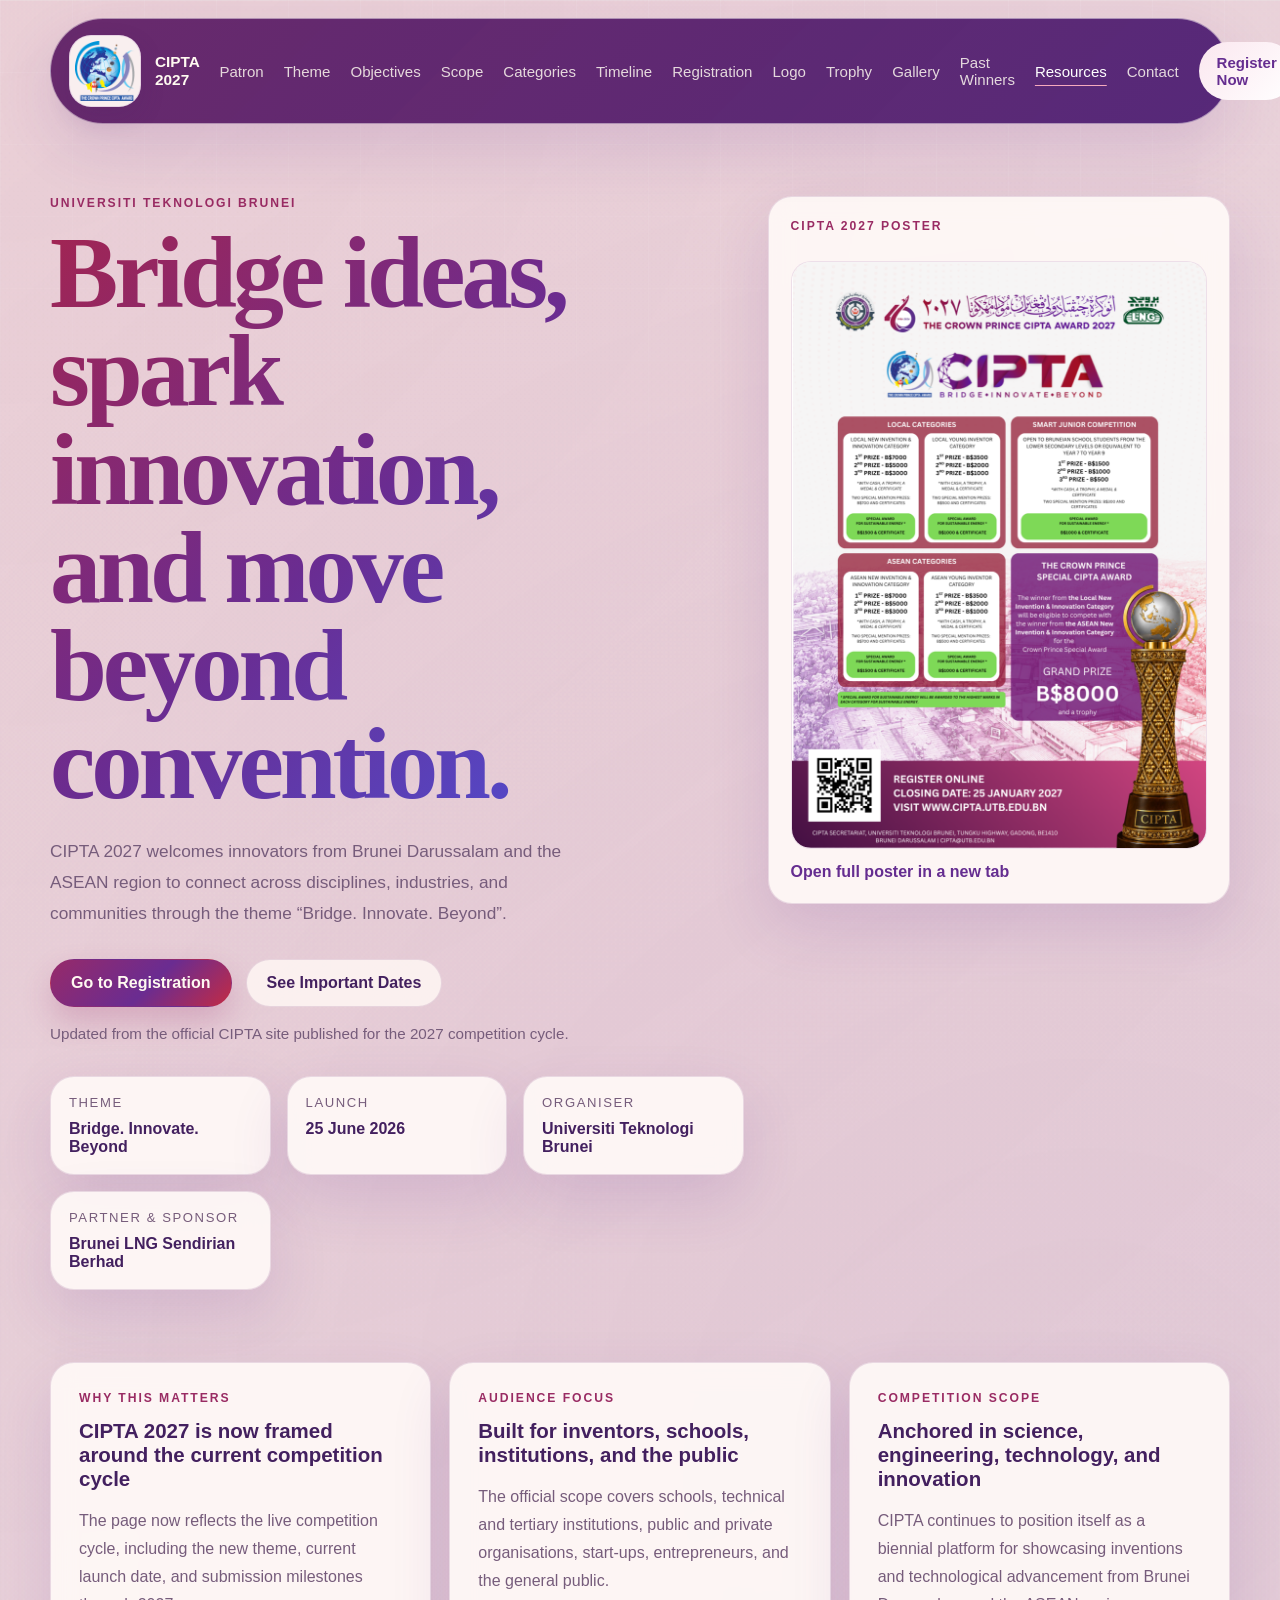
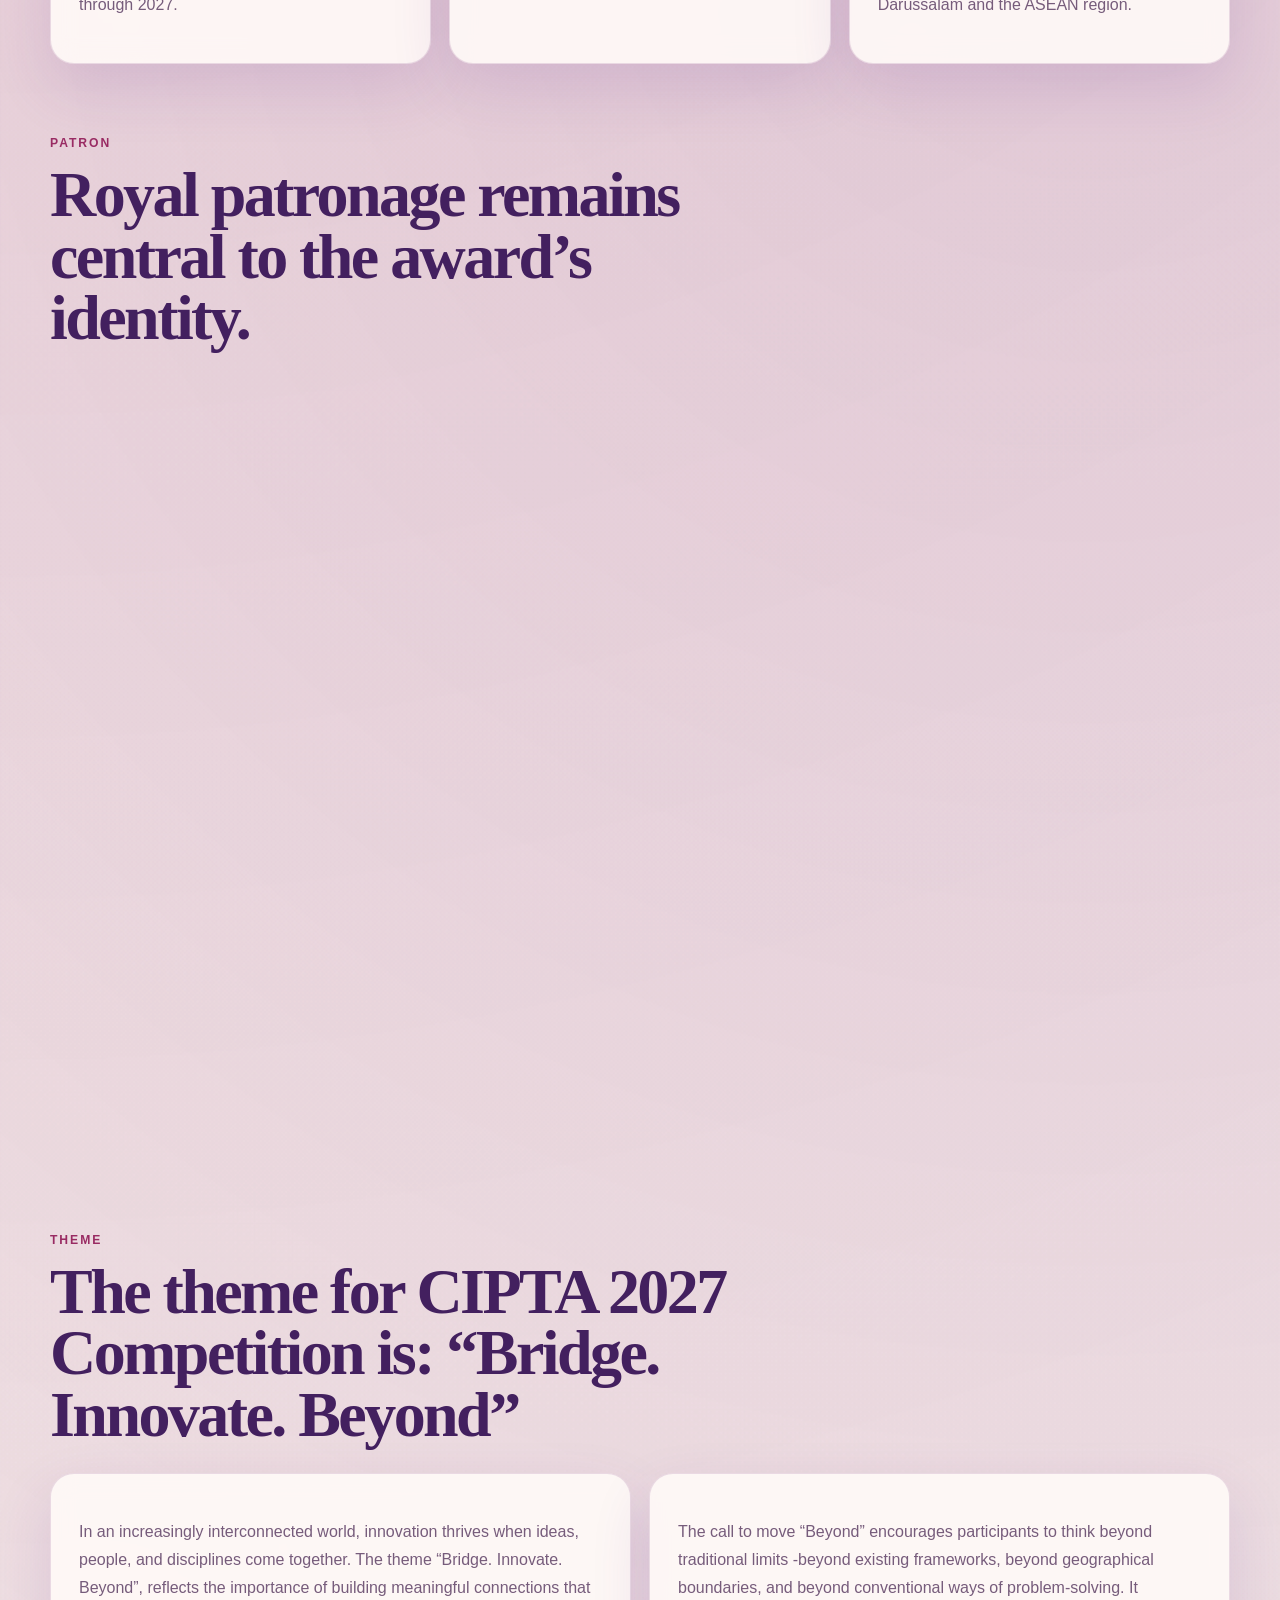
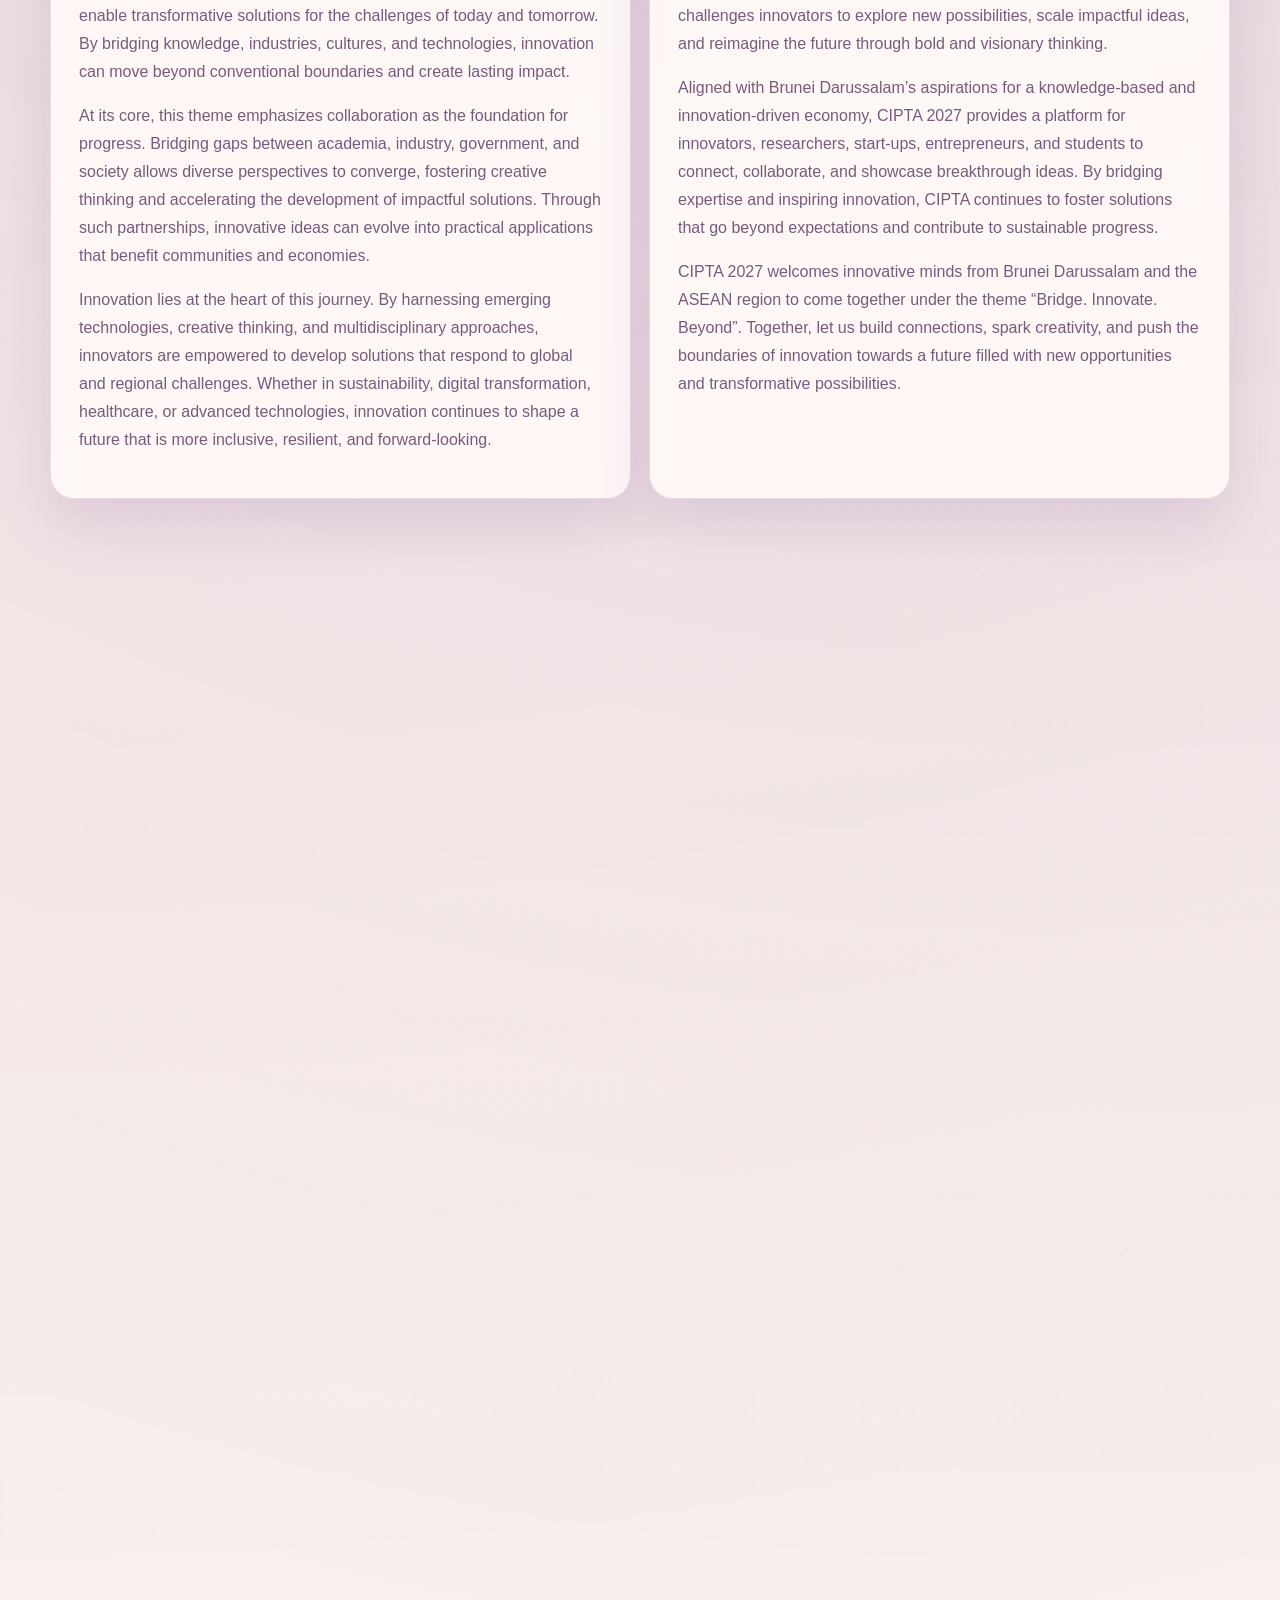
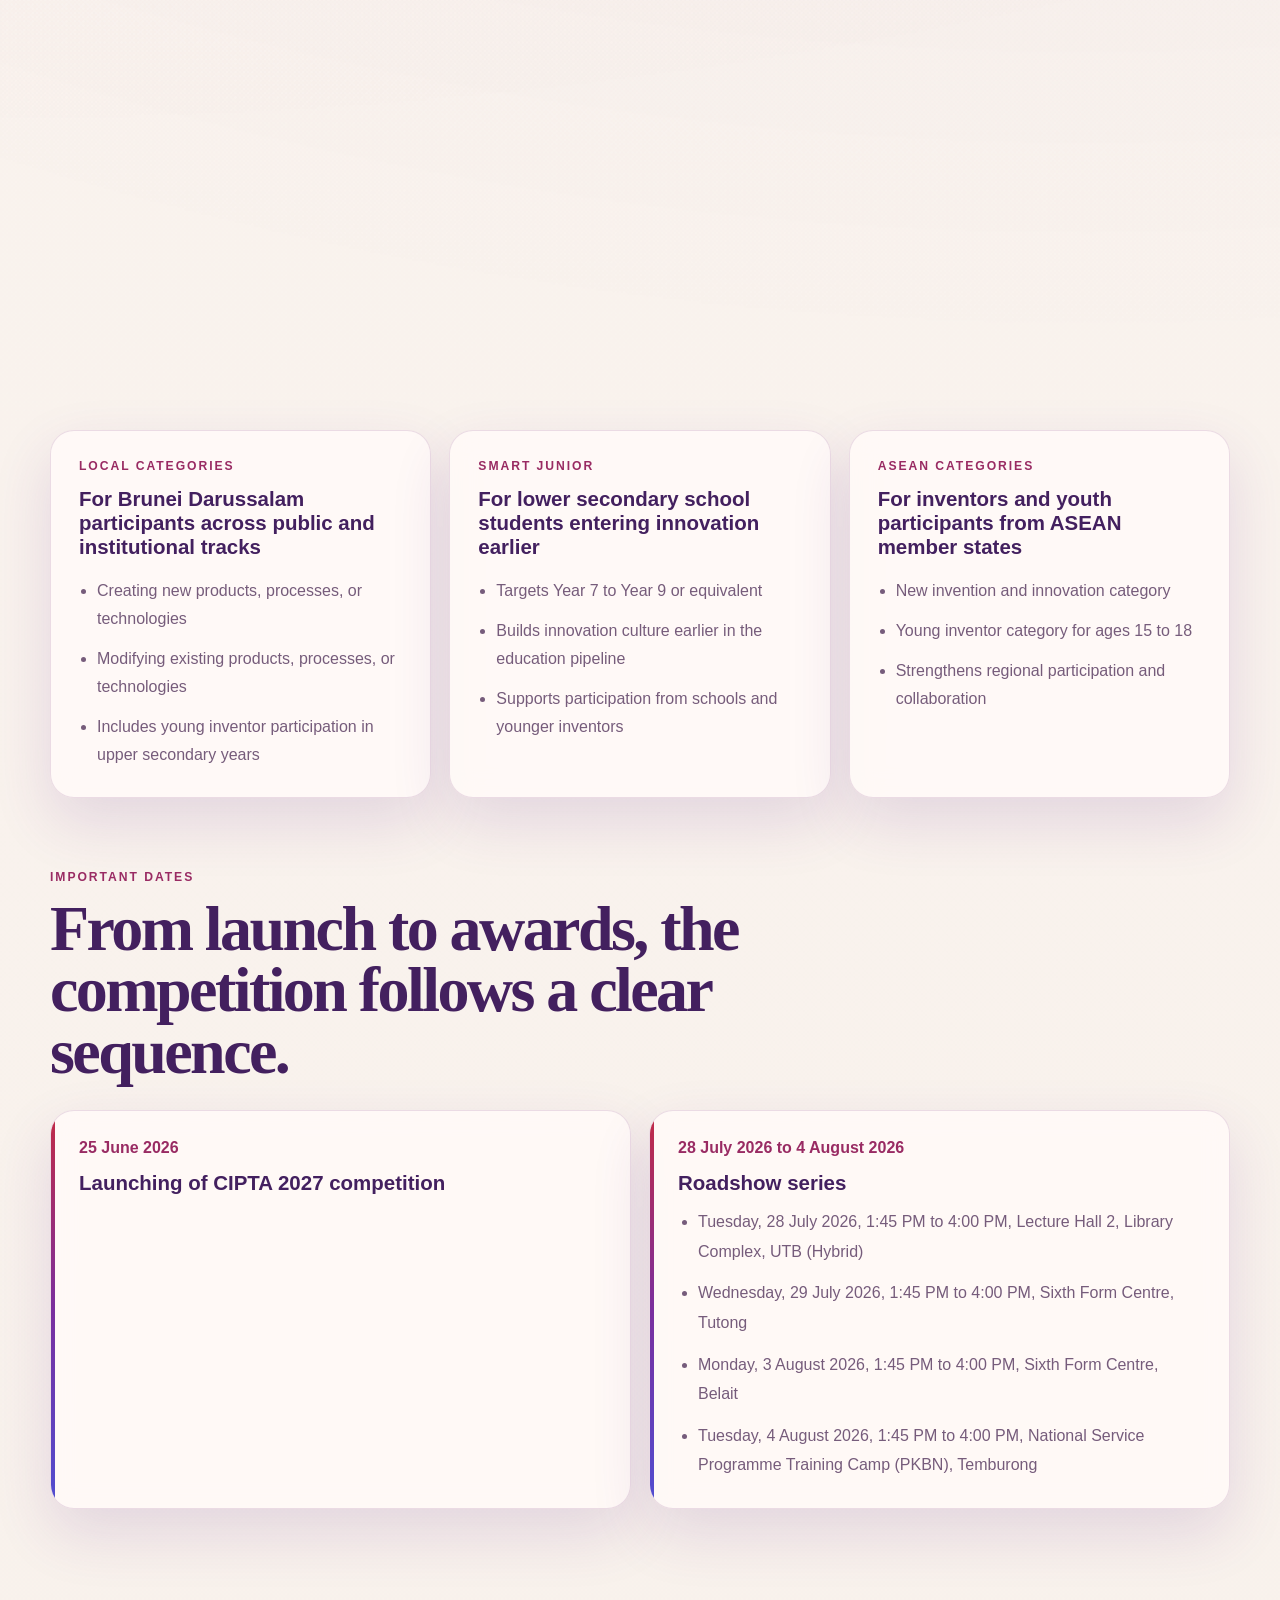
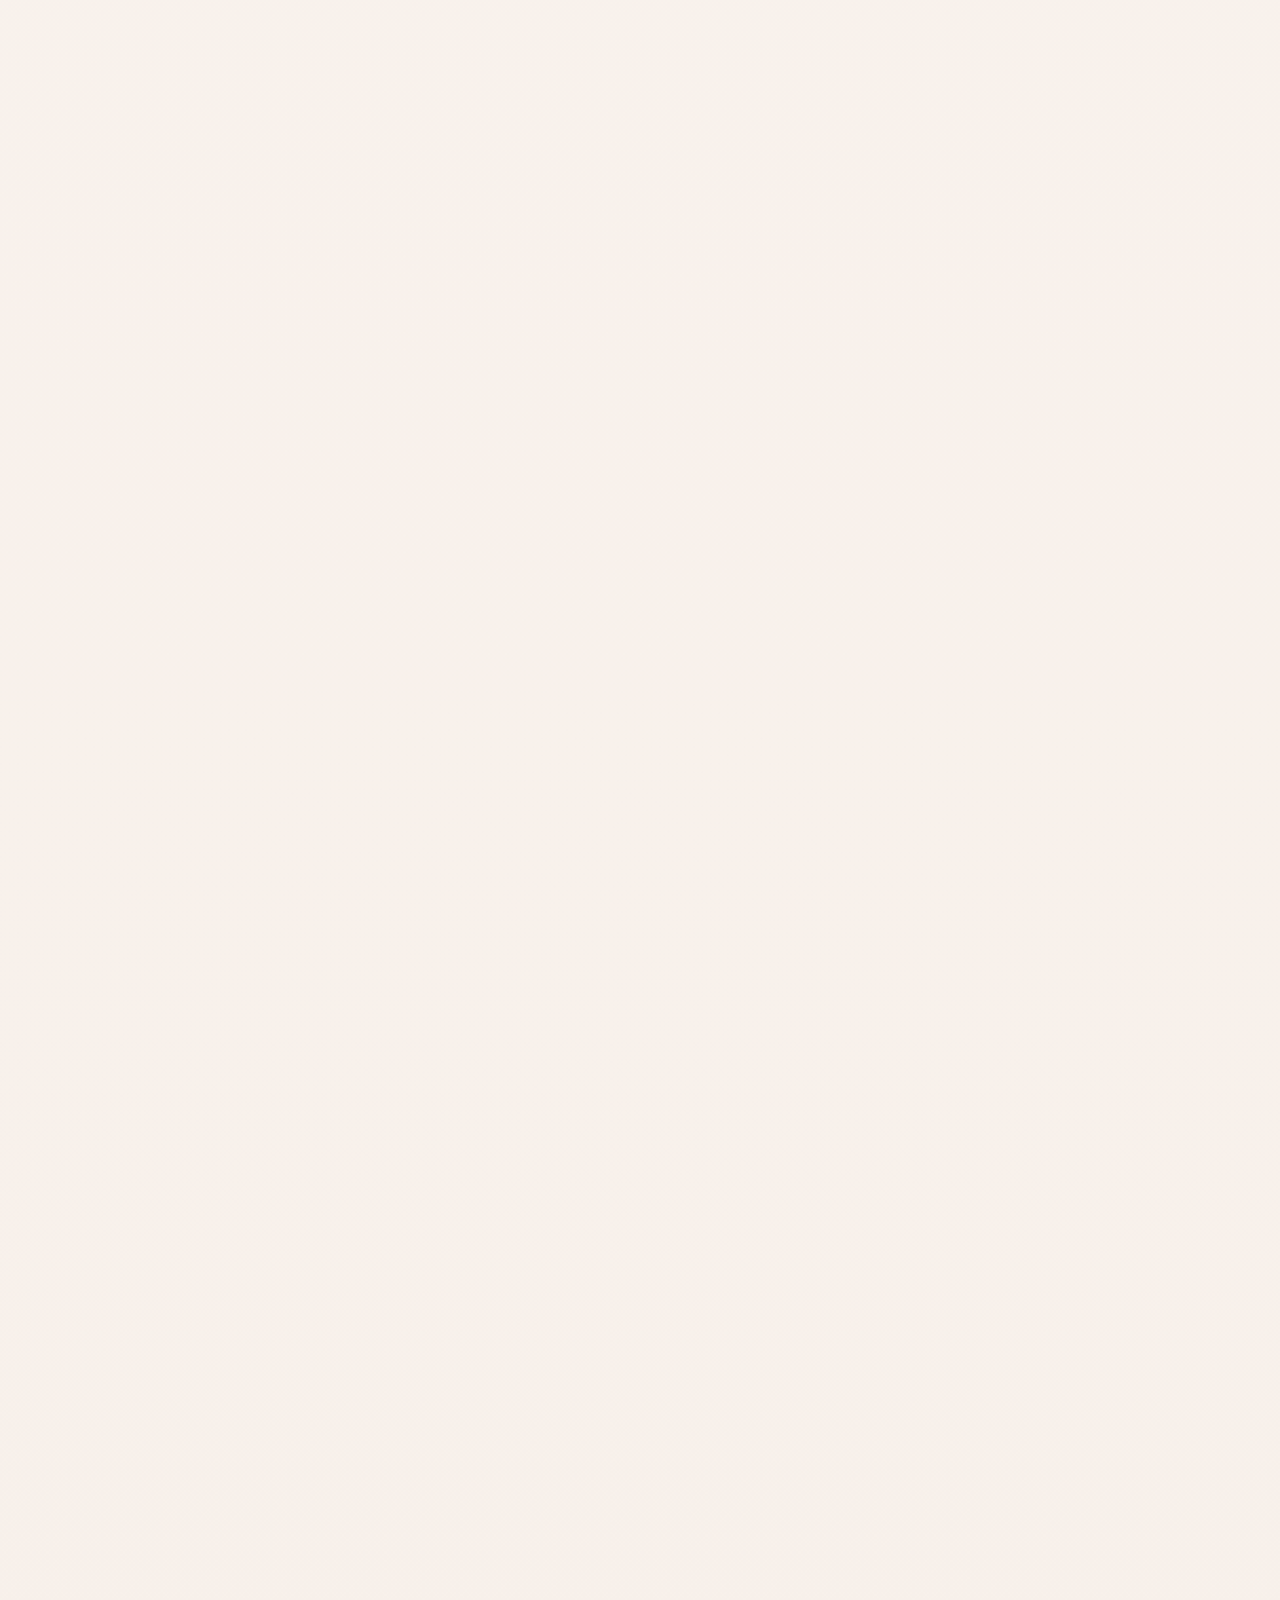
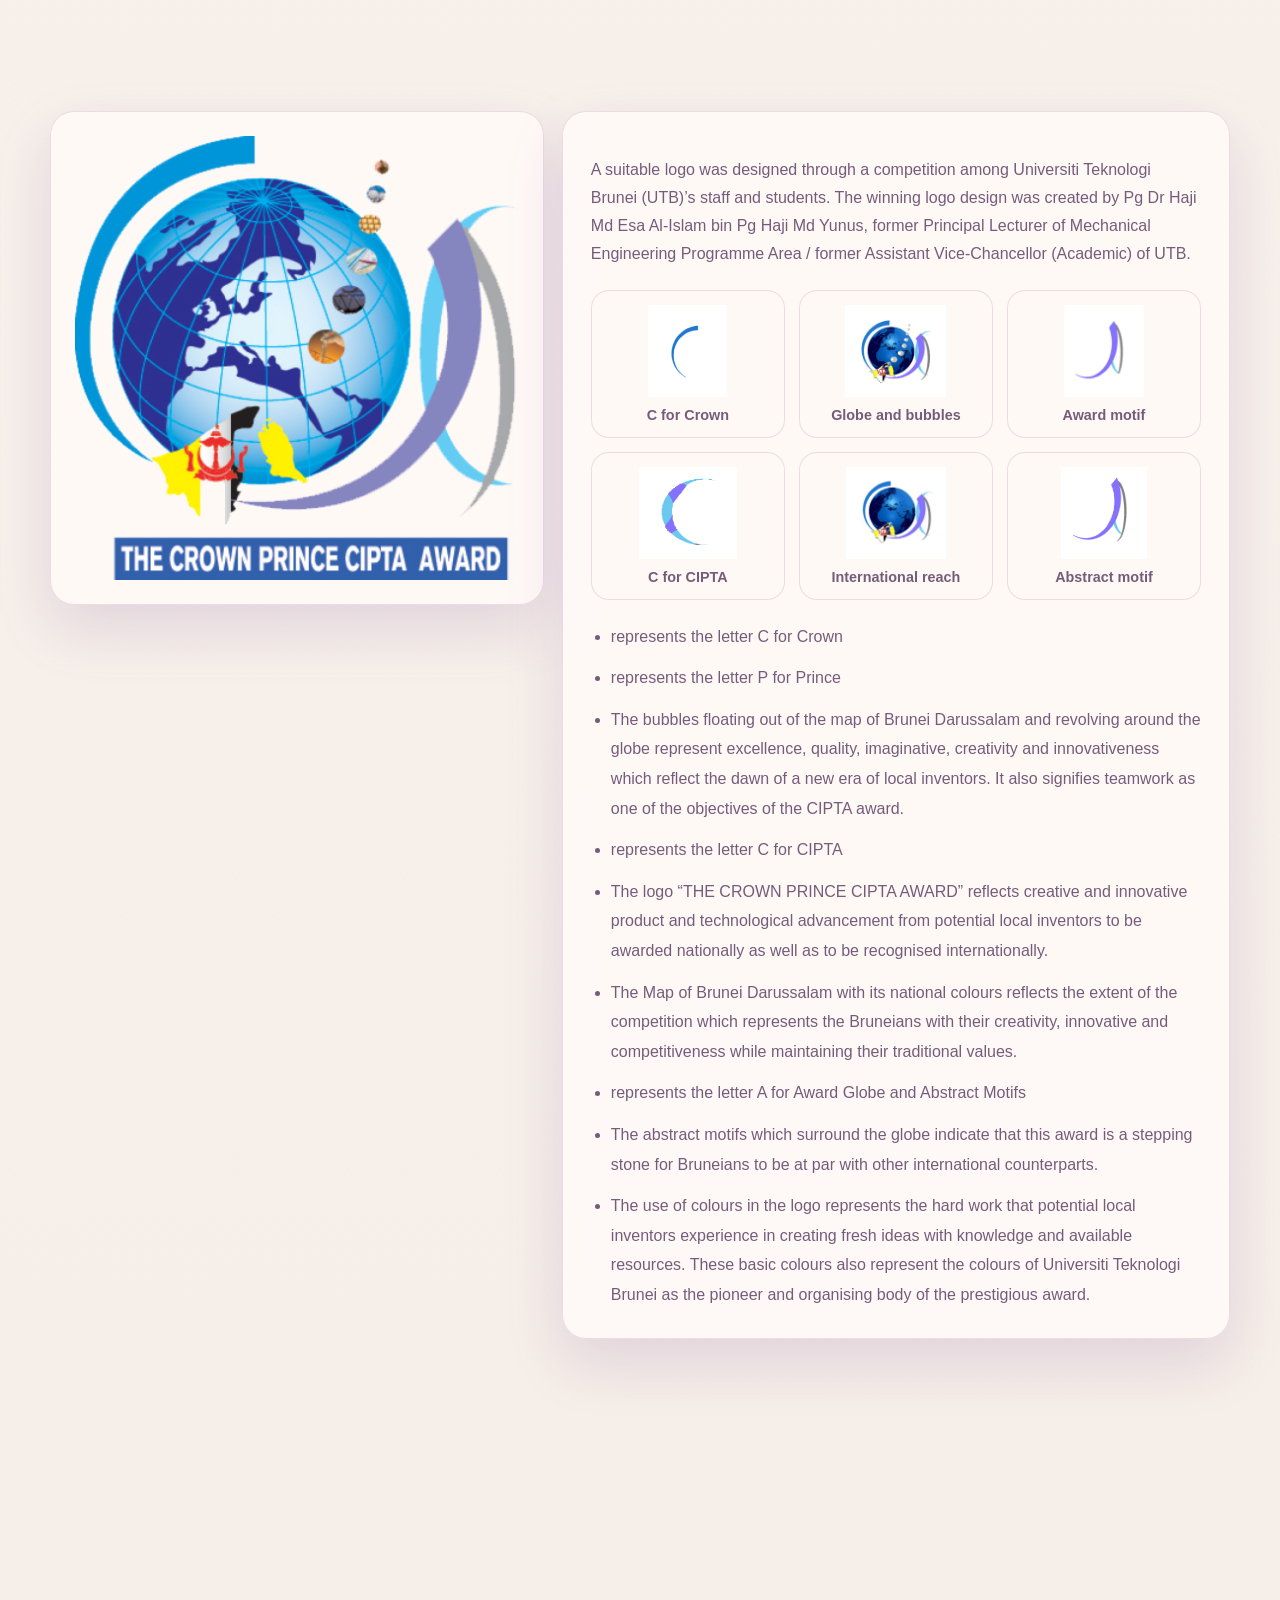
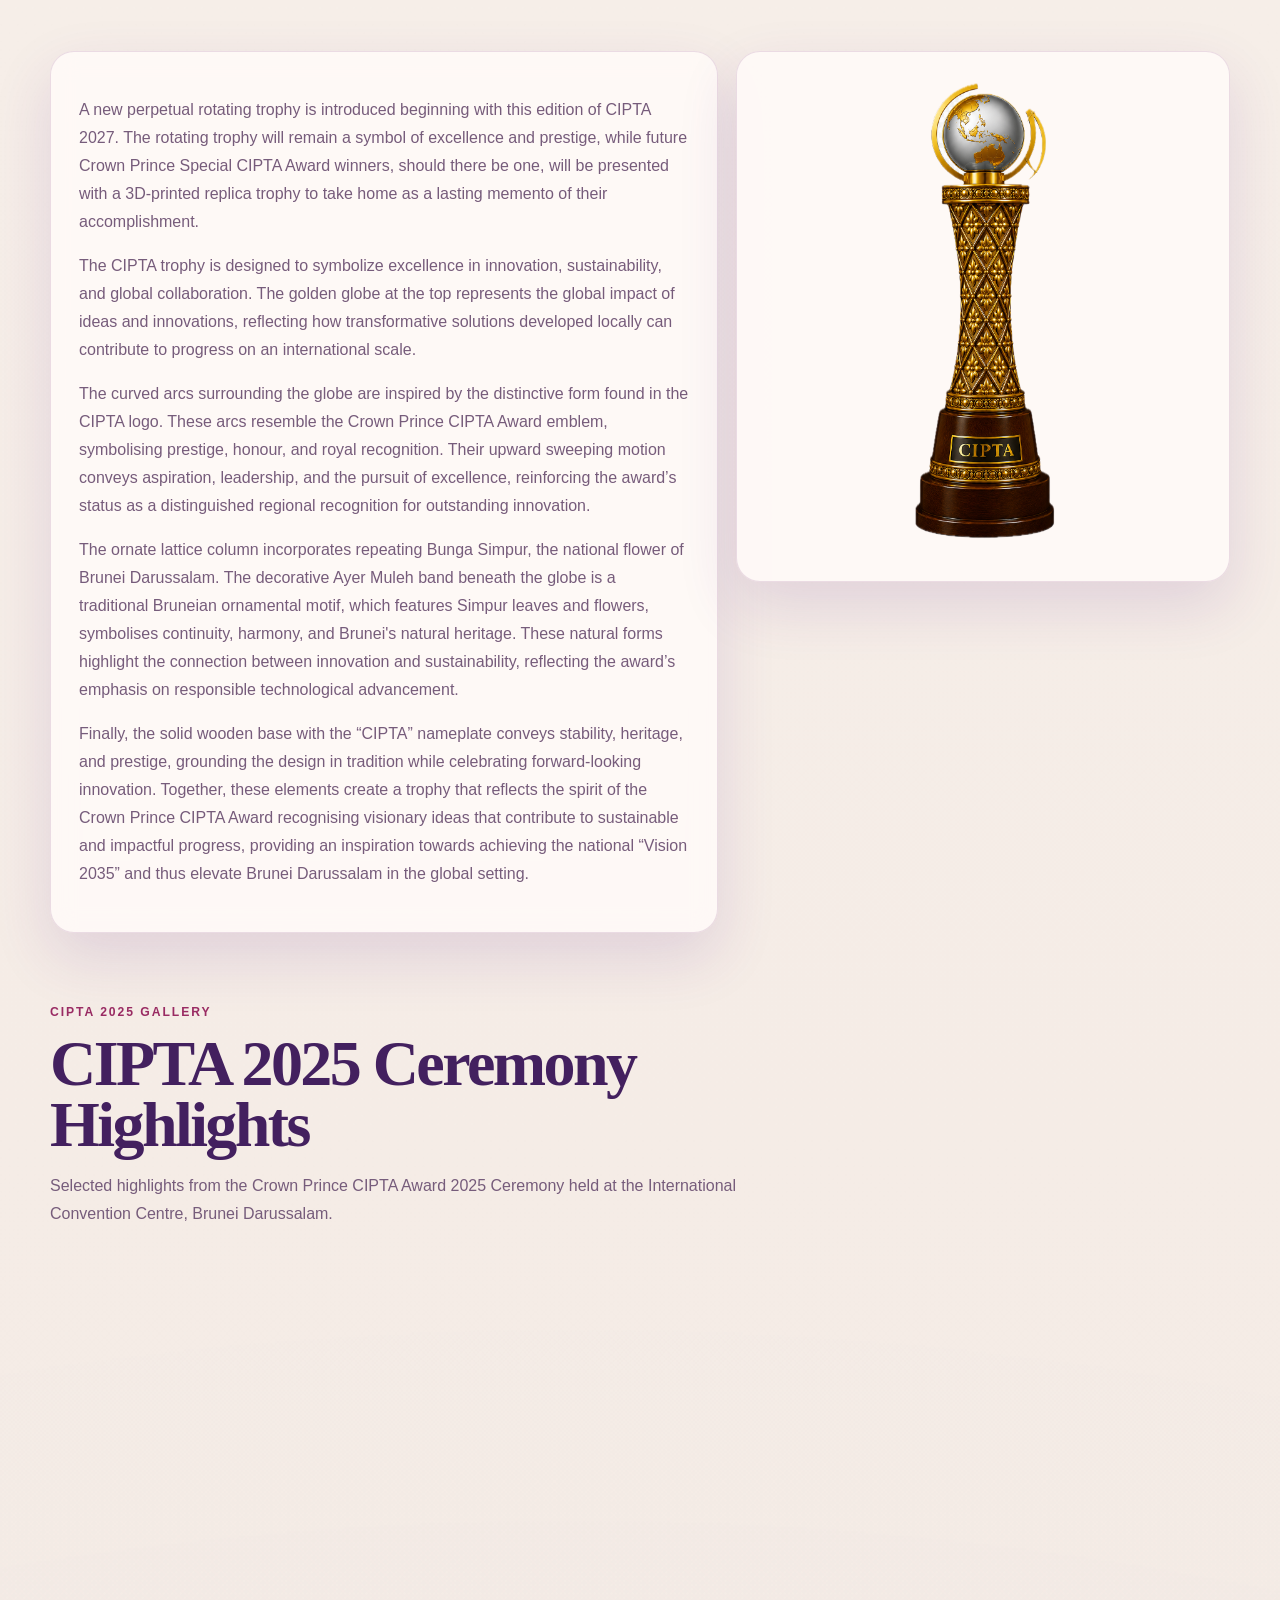
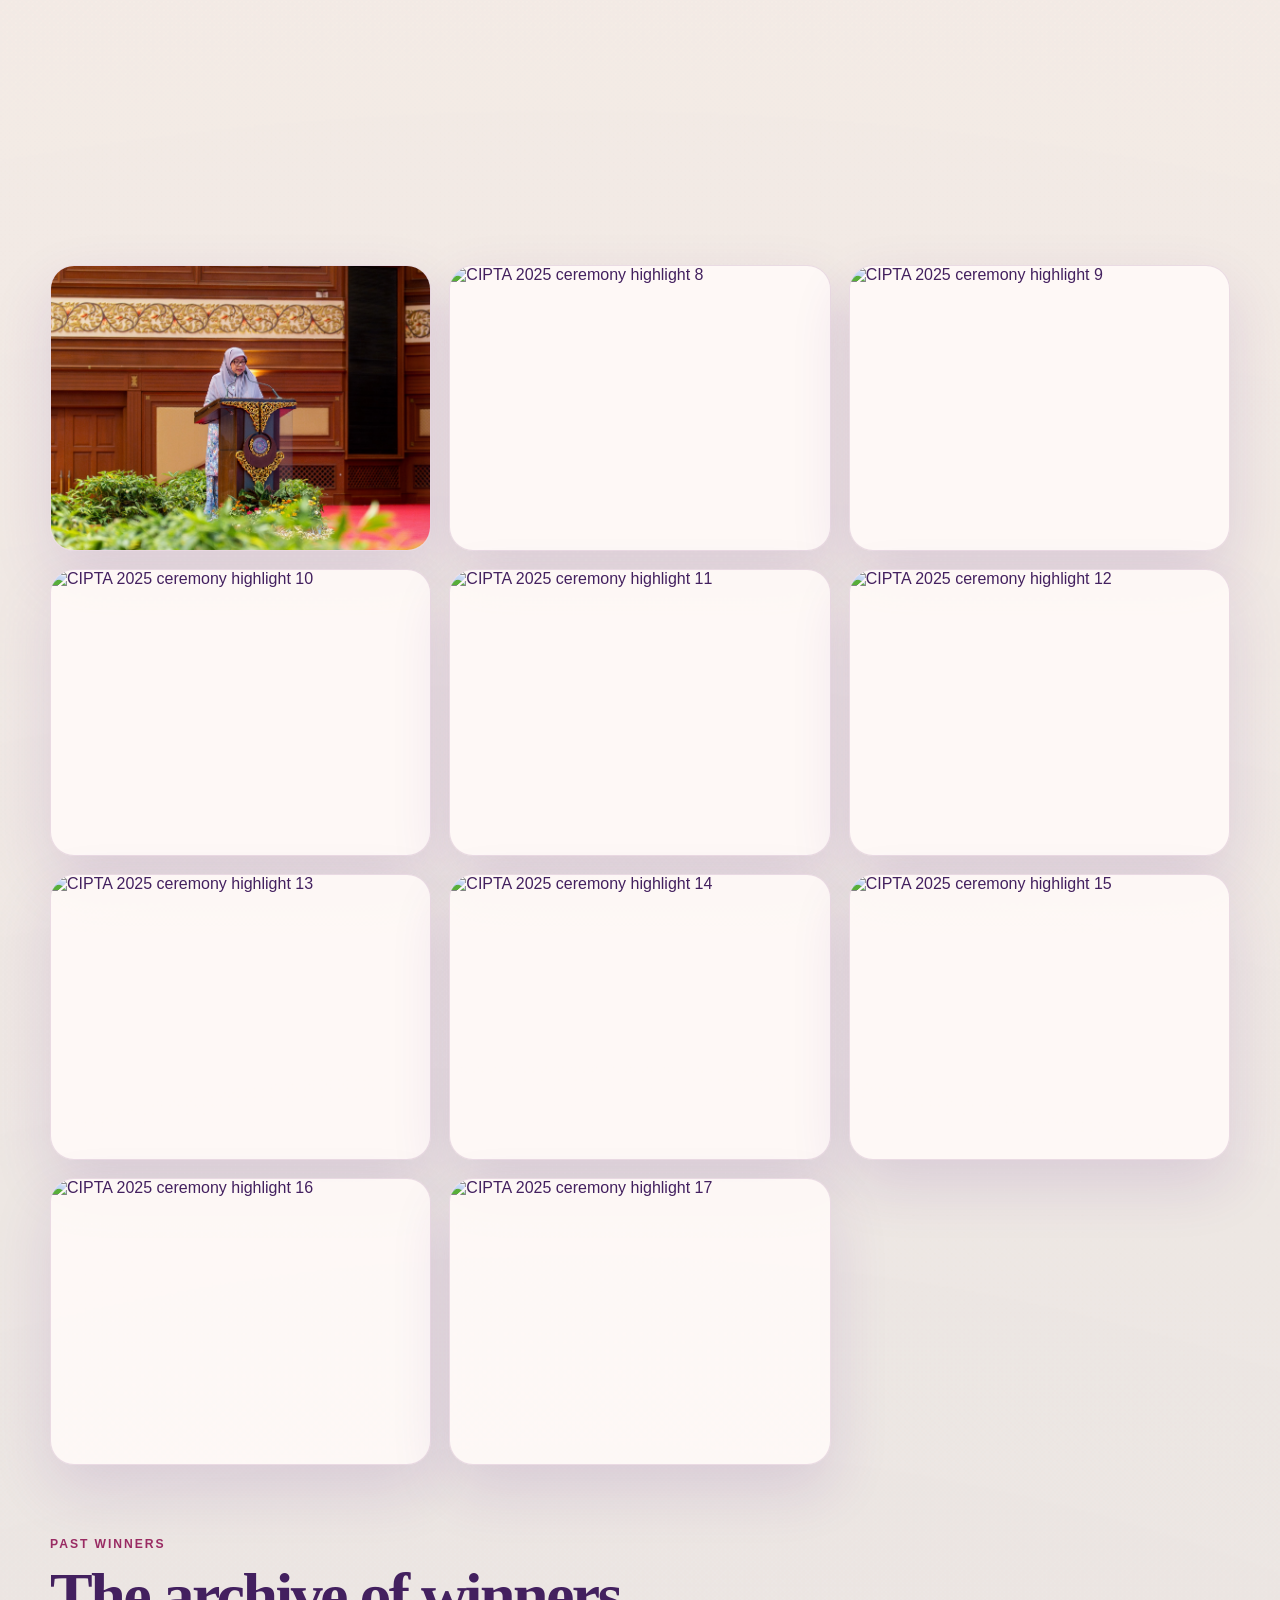
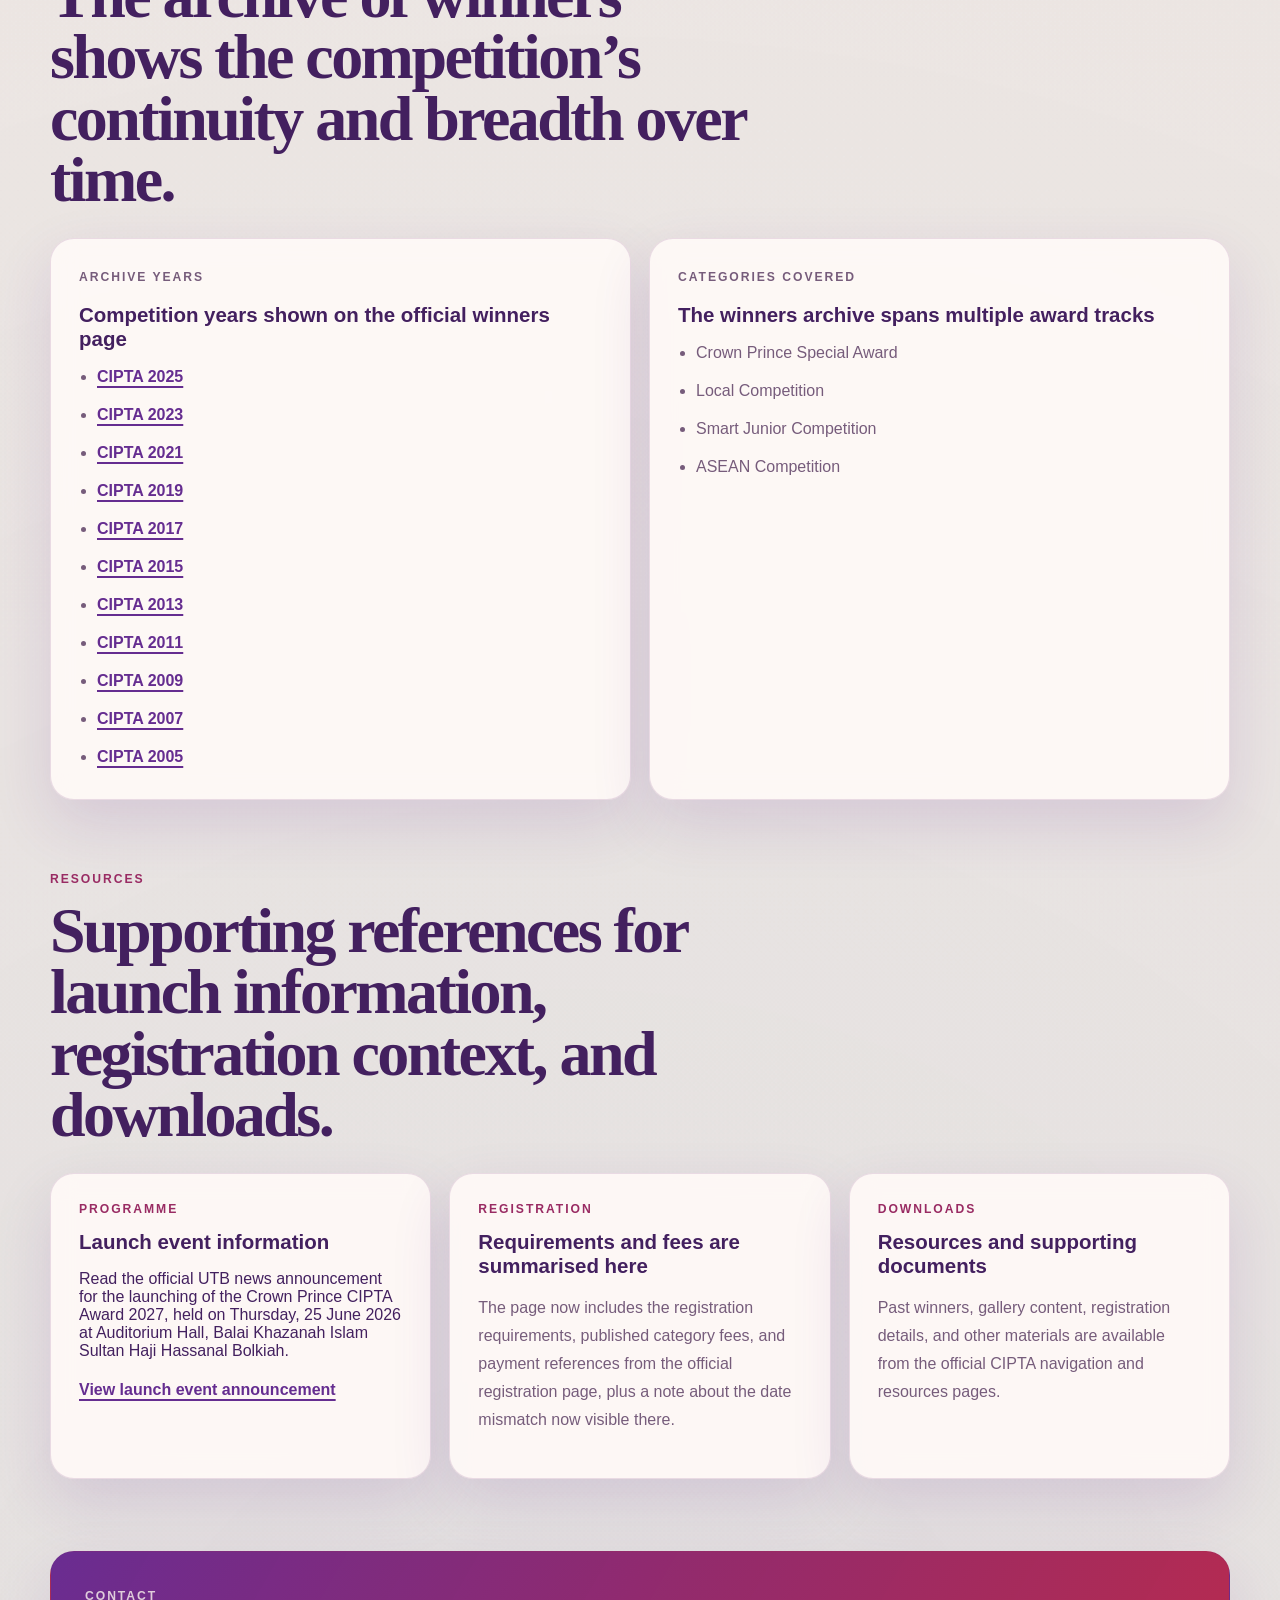
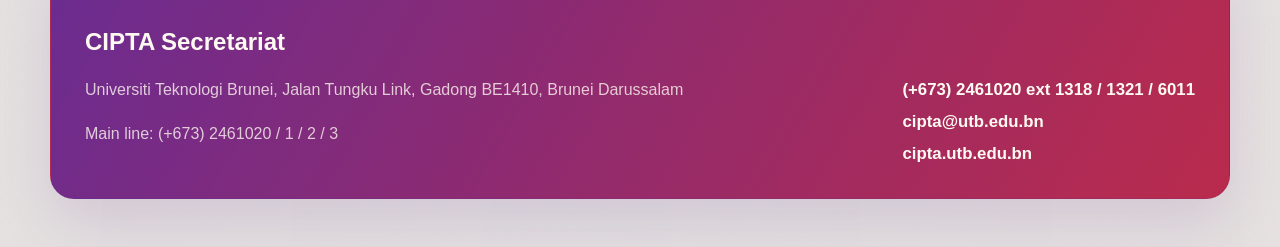
==== commit dc0076c3: "Update CIPTA 2027 site content and optimize assets" ====
--- a/index.html
+++ b/index.html
@@ -359,8 +359,14 @@
               <h3>Launching of CIPTA 2027 competition</h3>
             </article>
             <article class="timeline-item reveal">
-              <span class="timeline-date">June 2026 to December 2026</span>
+              <span class="timeline-date">28 July 2026 to 4 August 2026</span>
               <h3>Roadshow series</h3>
+              <ul class="content-list">
+                <li>Tuesday, 28 July 2026, 1:45 PM to 4:00 PM, Lecture Hall 2, Library Complex, UTB (Hybrid)</li>
+                <li>Wednesday, 29 July 2026, 1:45 PM to 4:00 PM, Sixth Form Centre, Tutong</li>
+                <li>Monday, 3 August 2026, 1:45 PM to 4:00 PM, Sixth Form Centre, Belait</li>
+                <li>Tuesday, 4 August 2026, 1:45 PM to 4:00 PM, National Service Programme Training Camp (PKBN), Temburong</li>
+              </ul>
             </article>
             <article class="timeline-item reveal">
               <span class="timeline-date">25 January 2027</span>
@@ -642,7 +648,7 @@
             </div>
             <figure class="media-figure media-figure-trophy reveal">
               <img
-                src="assets/cipta-trophy-2027.jpg"
+                src="assets/cipta-trophy-2027.png"
                 alt="CIPTA 2027 trophy"
                 loading="lazy"
               />
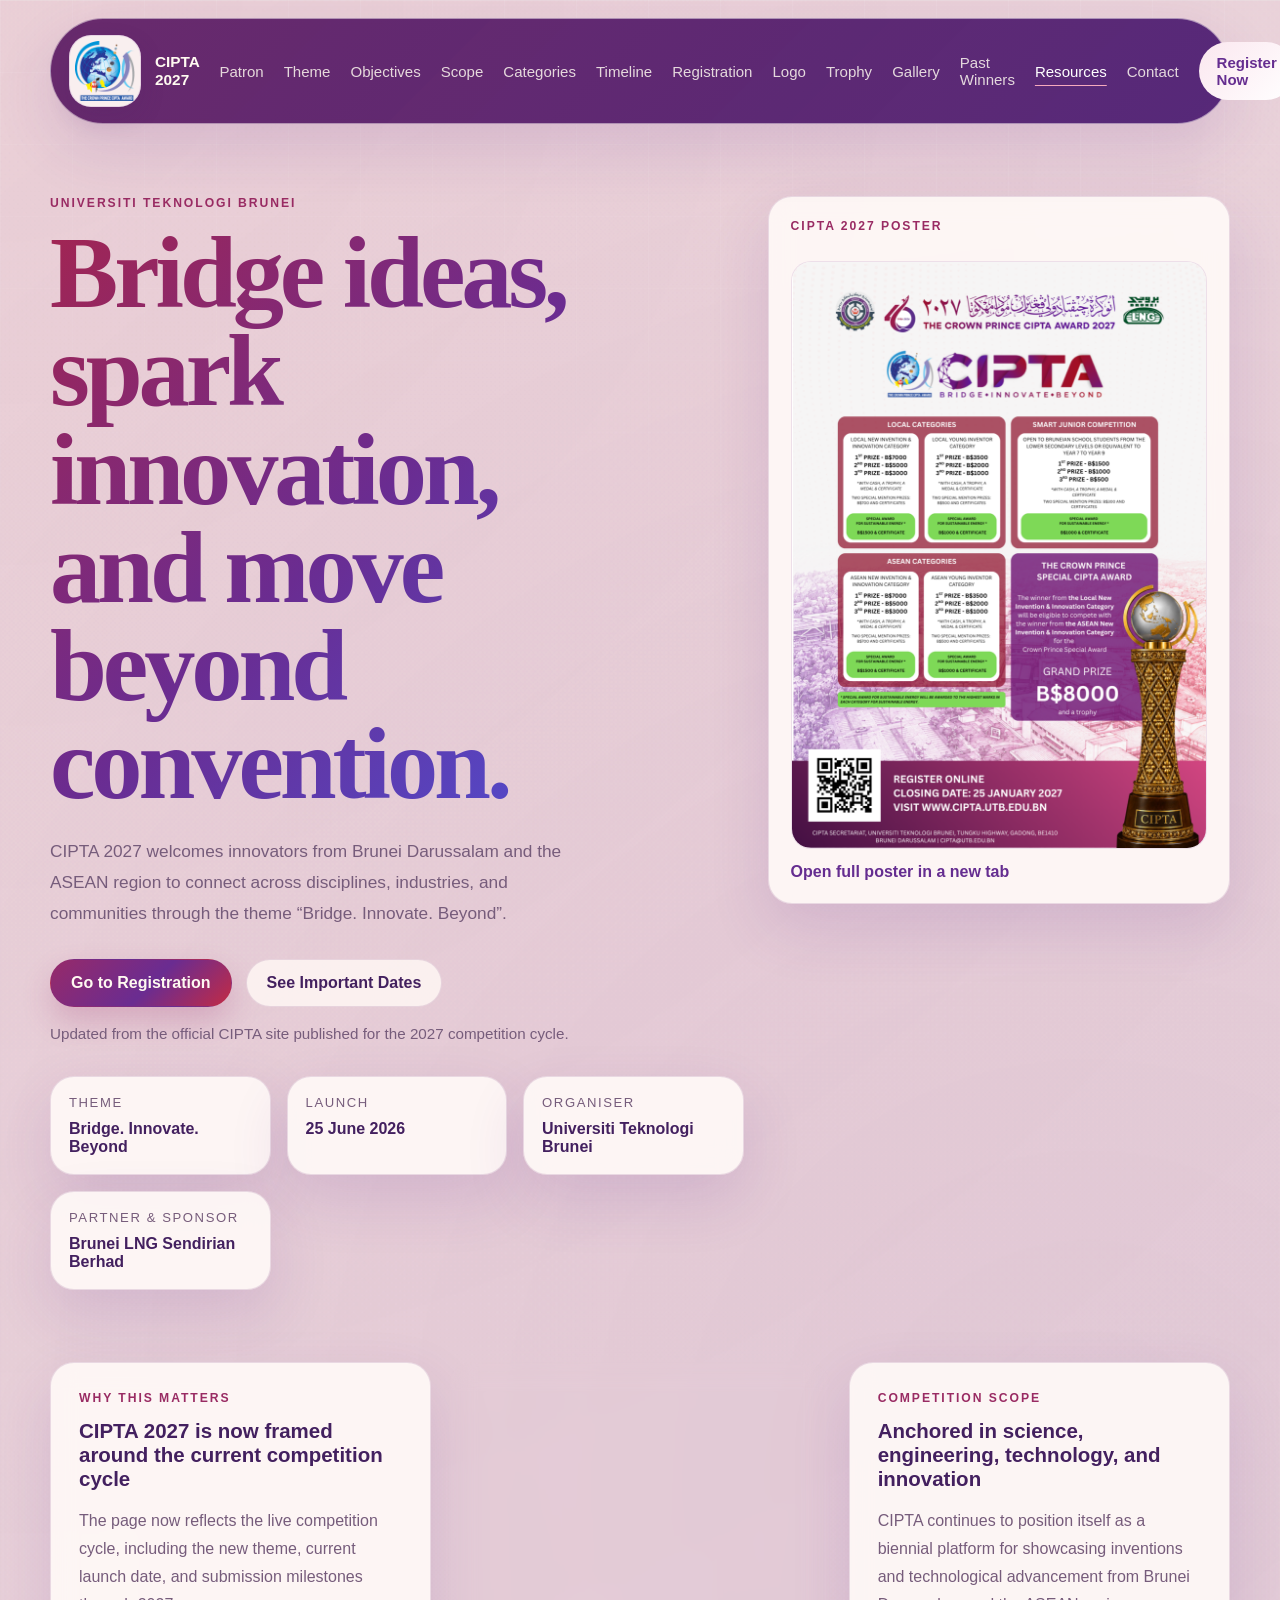
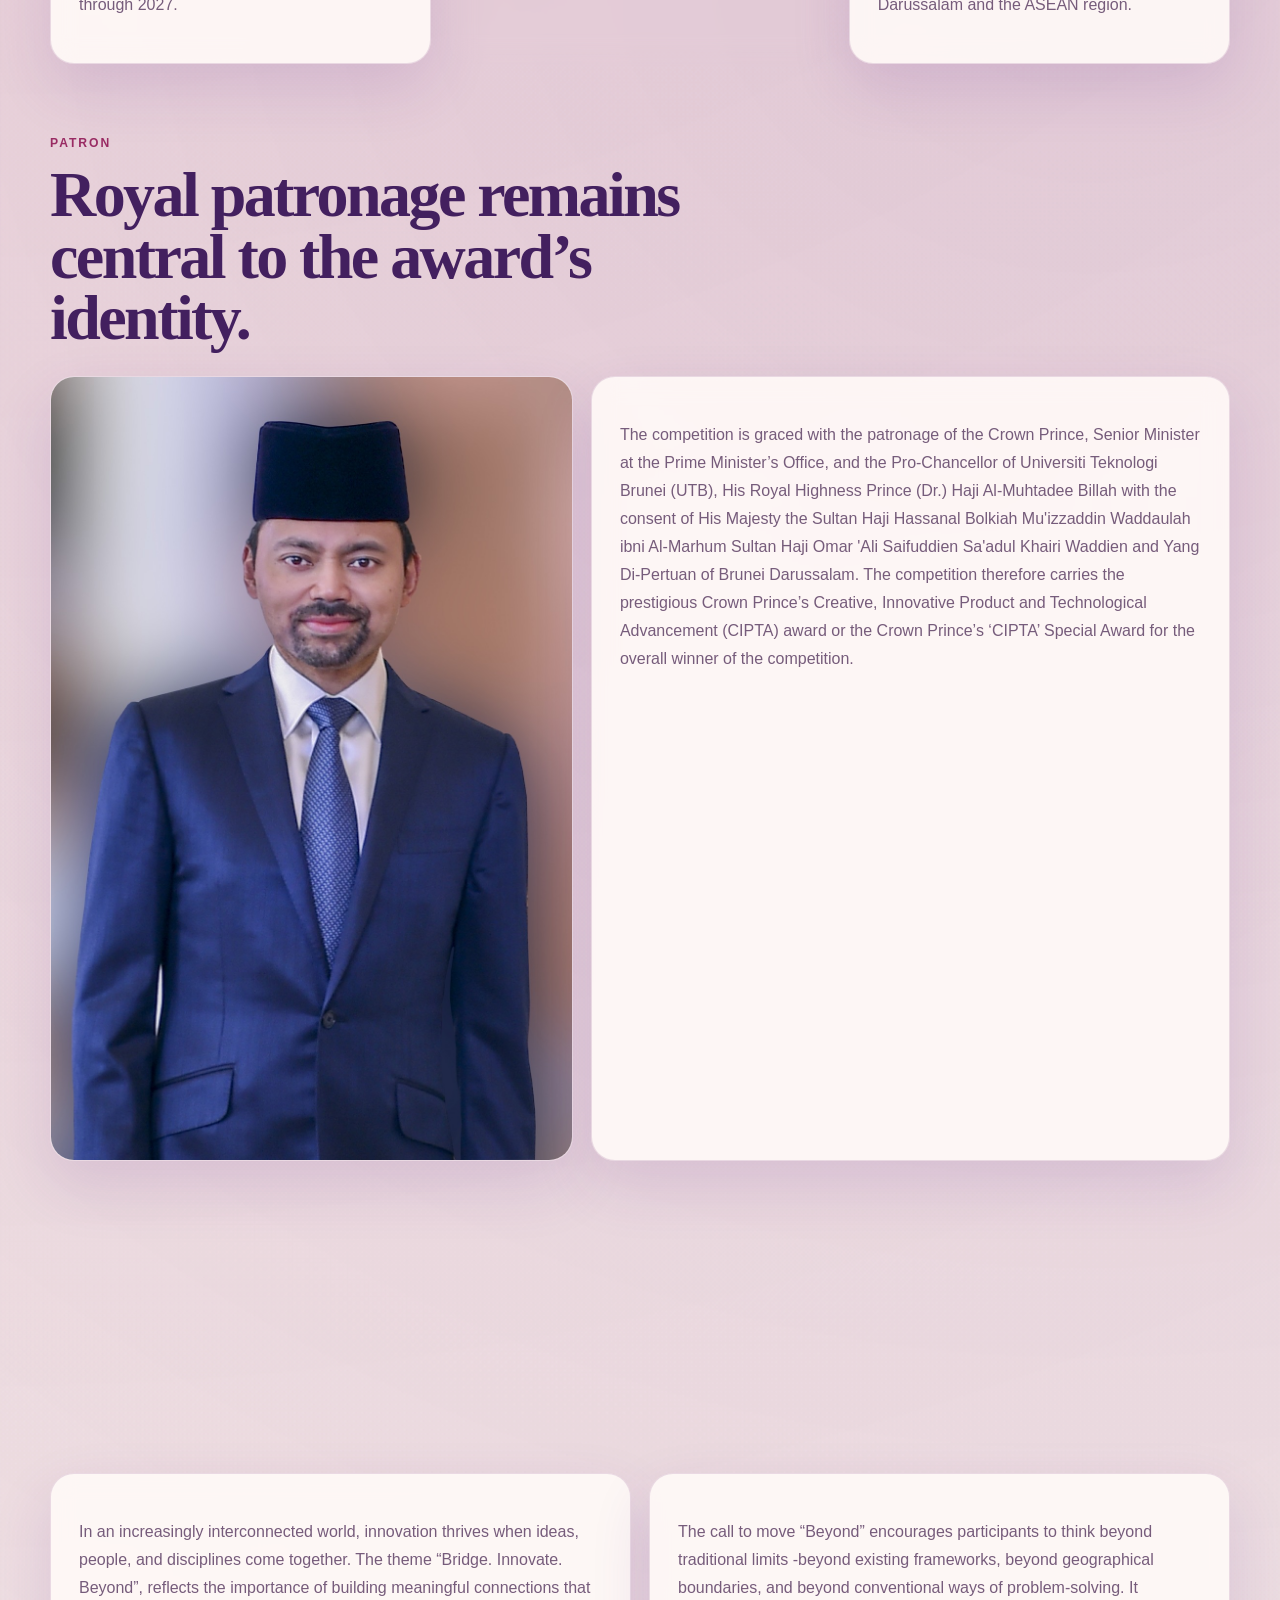
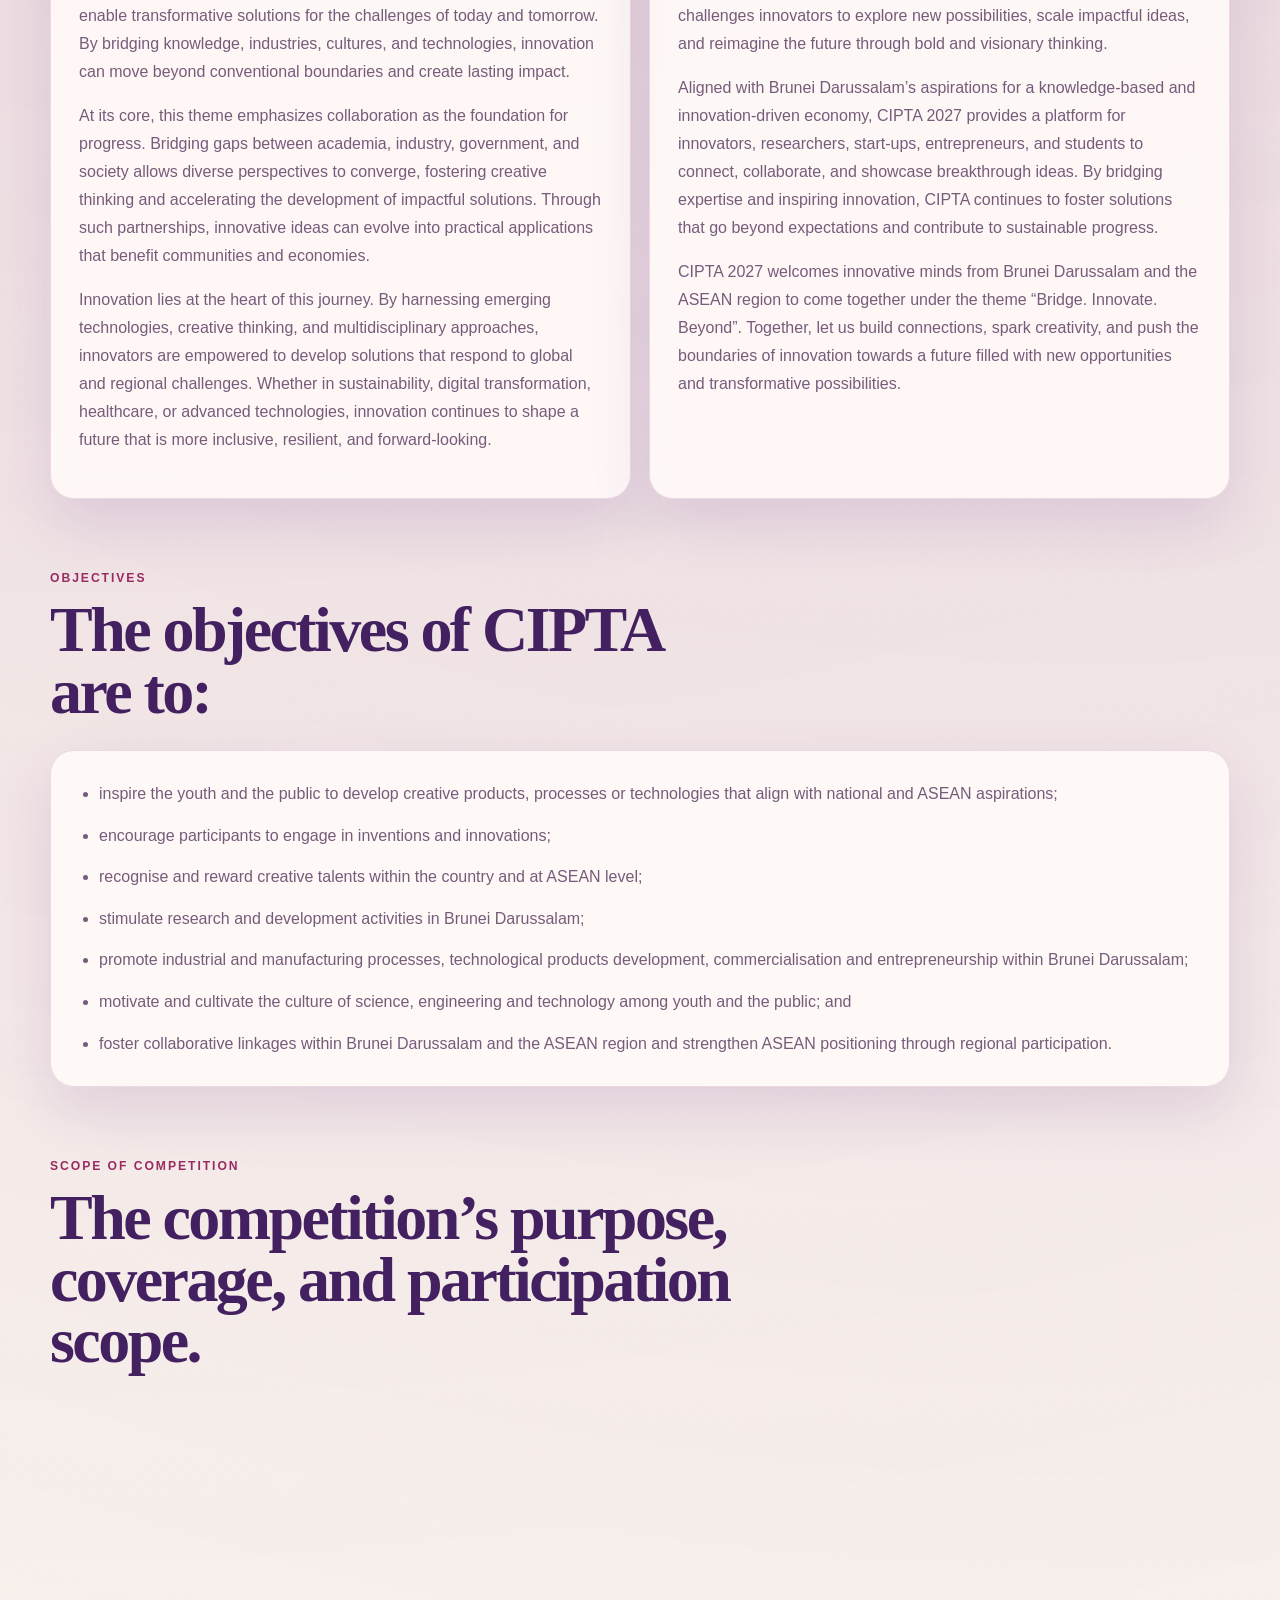
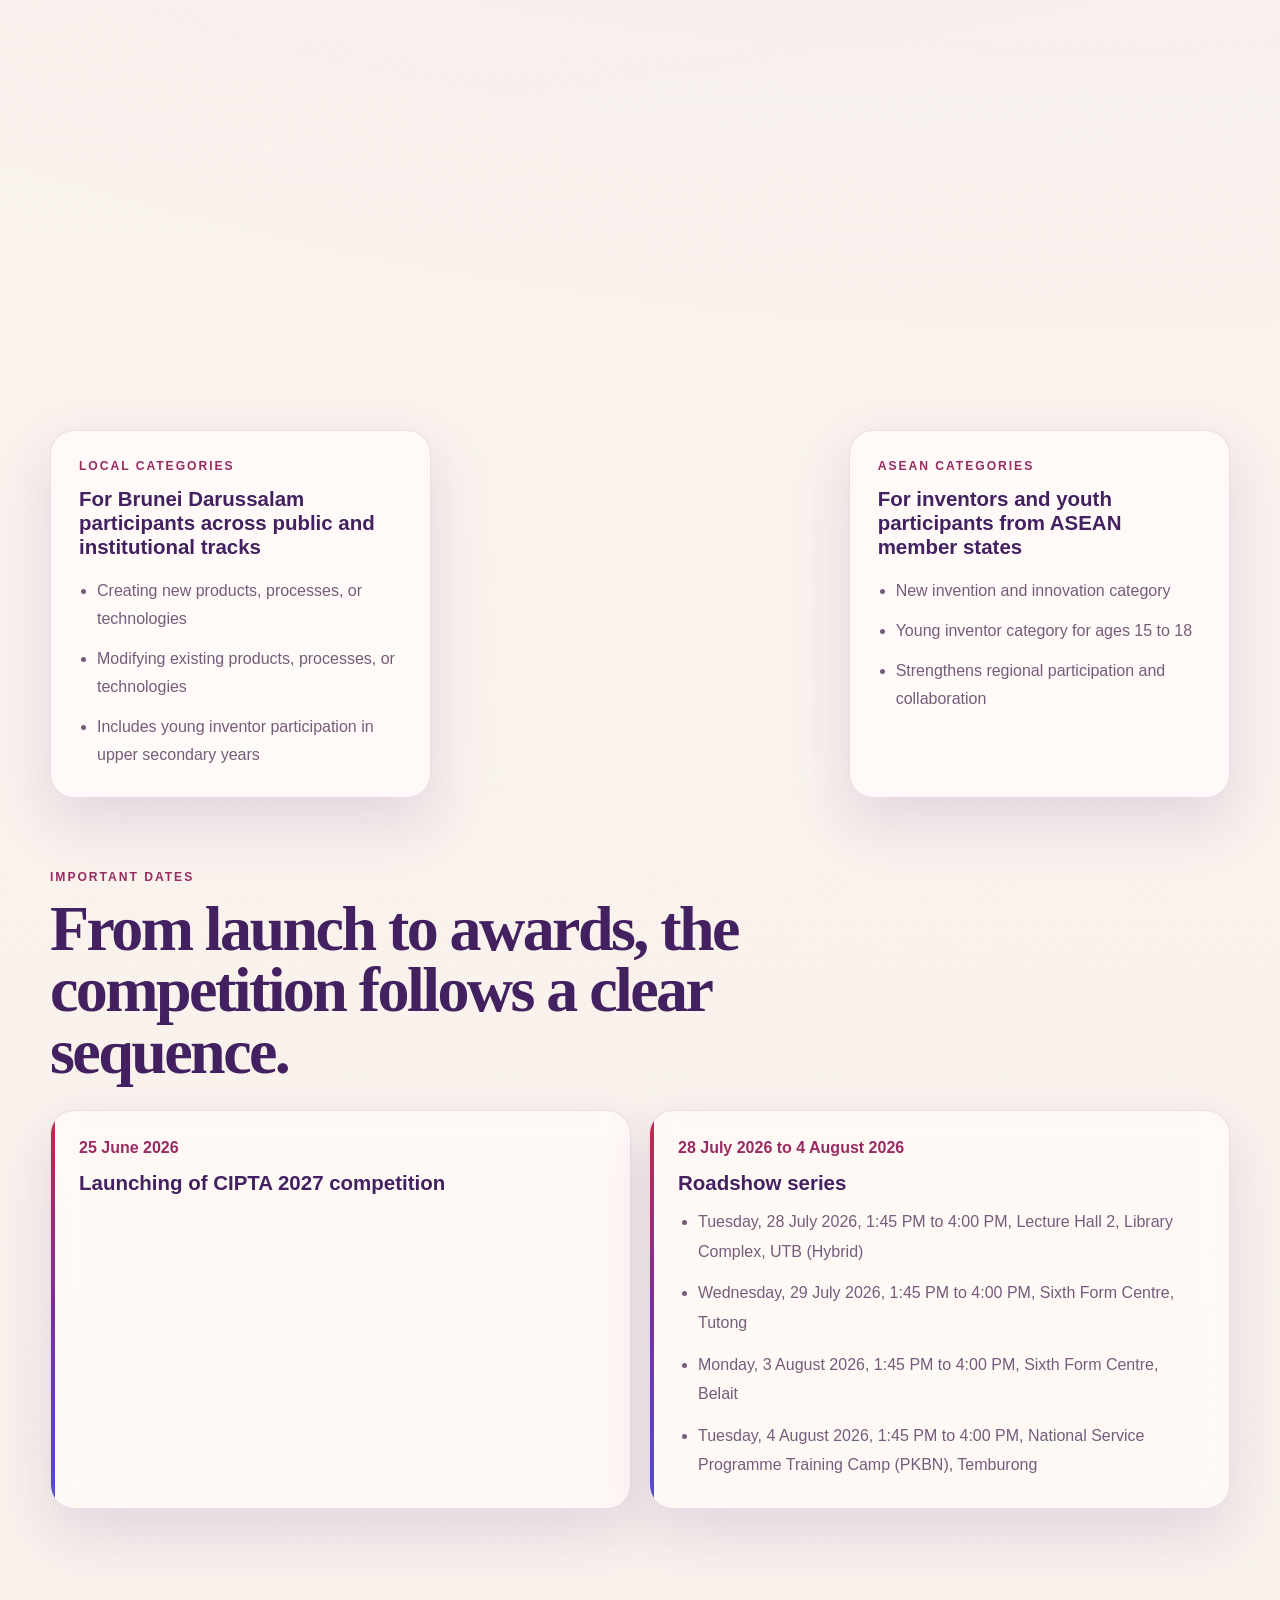
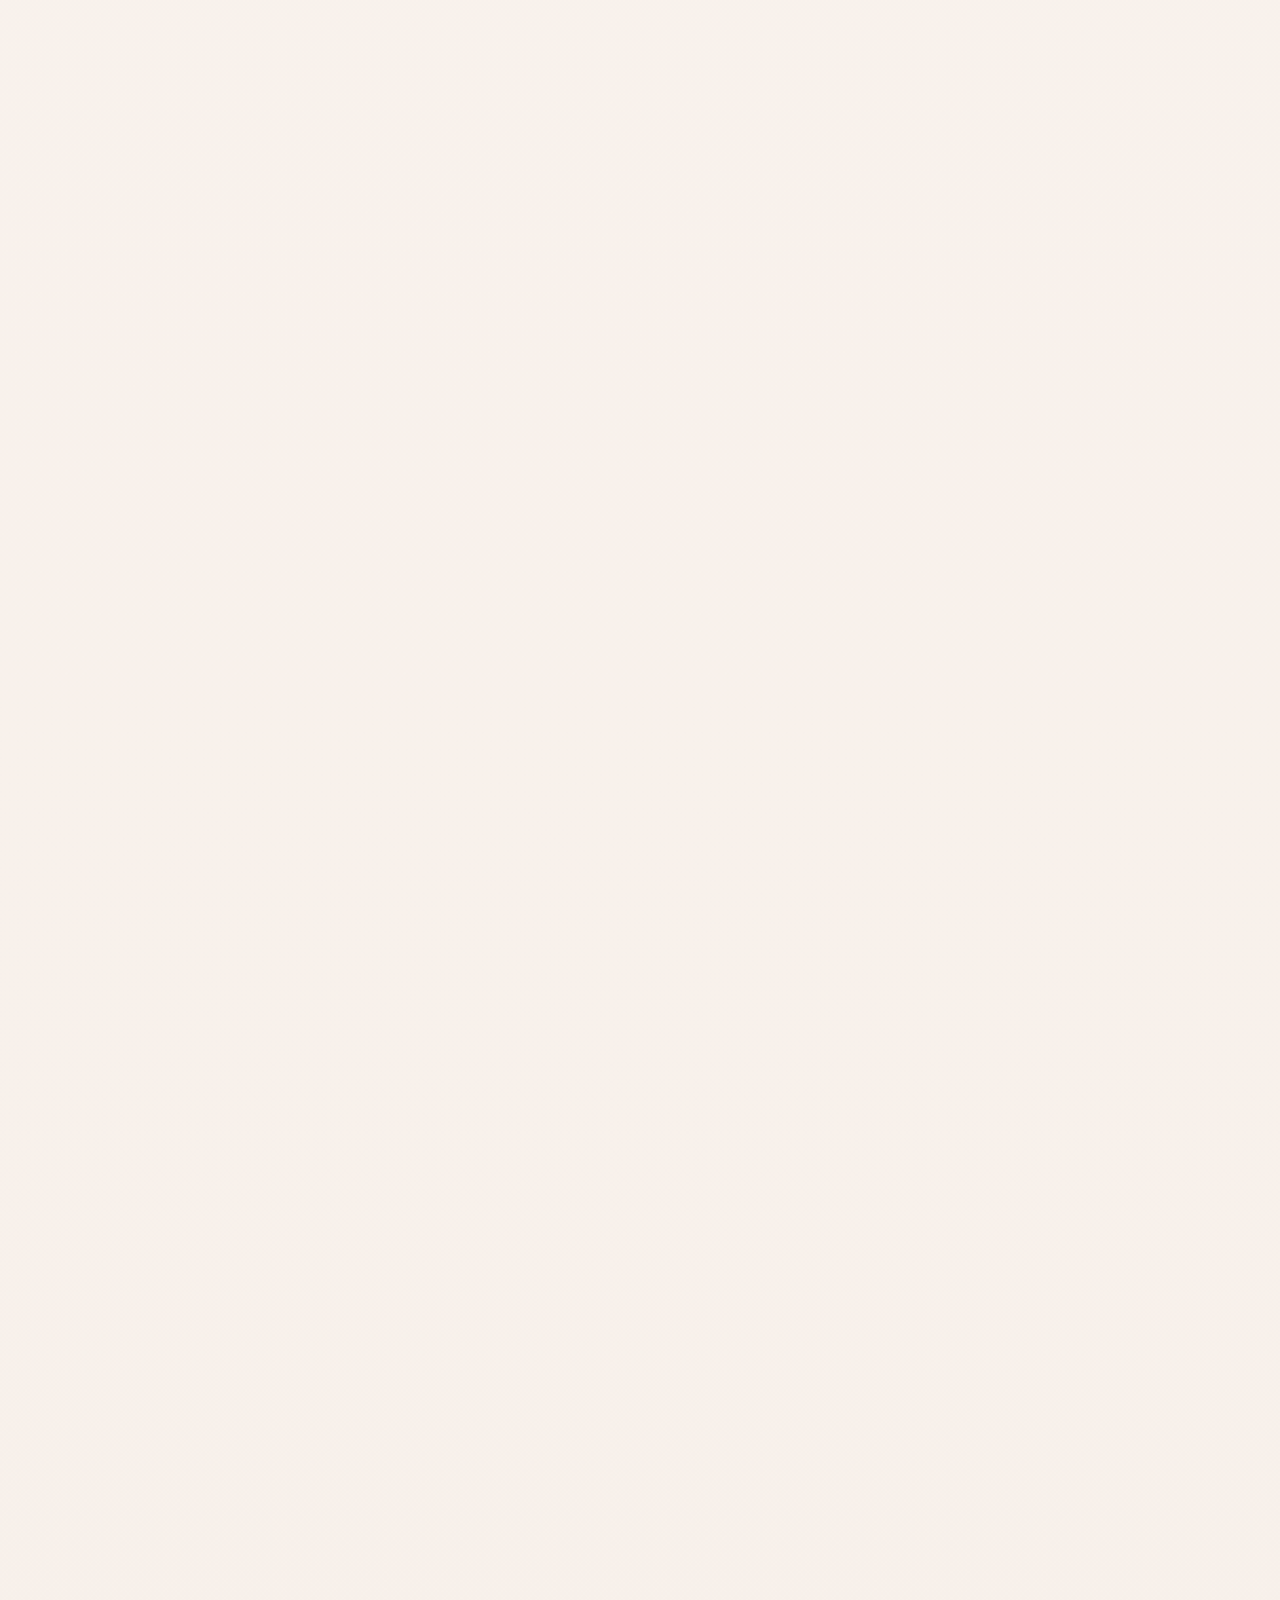
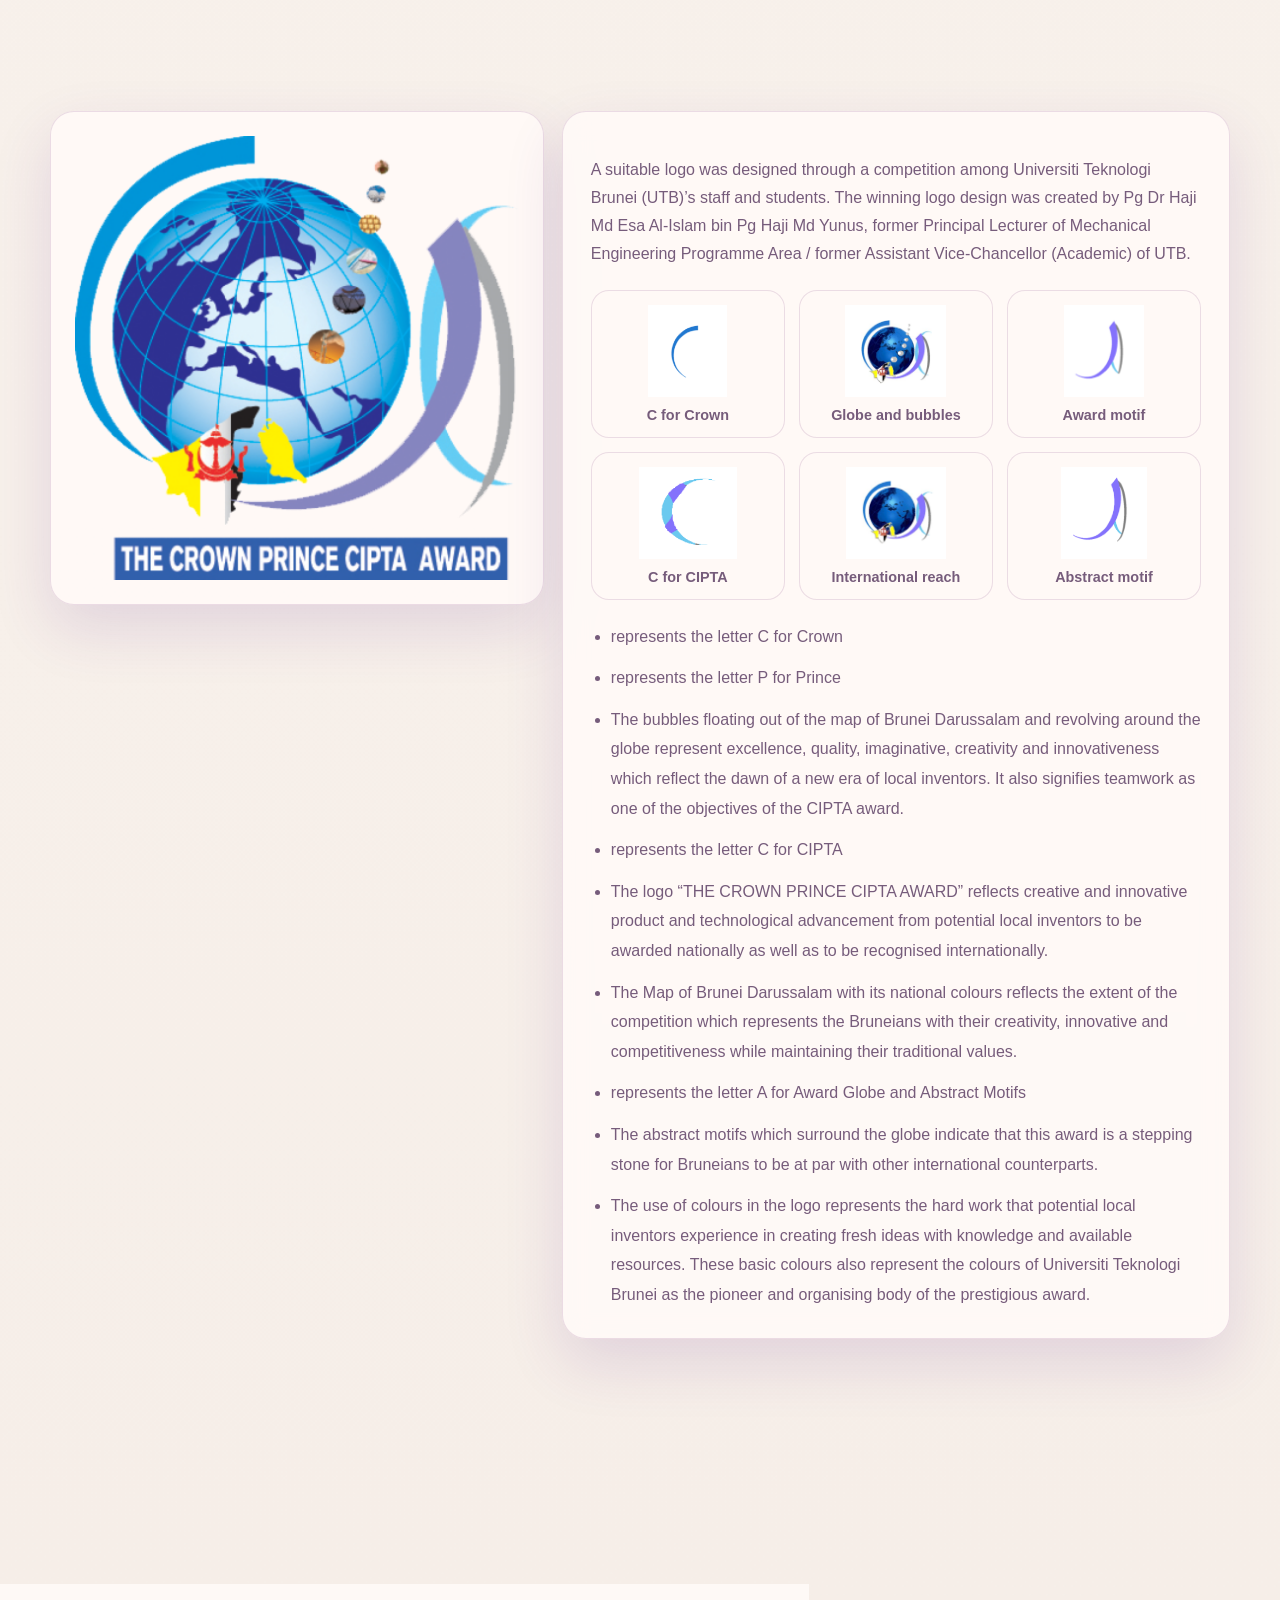
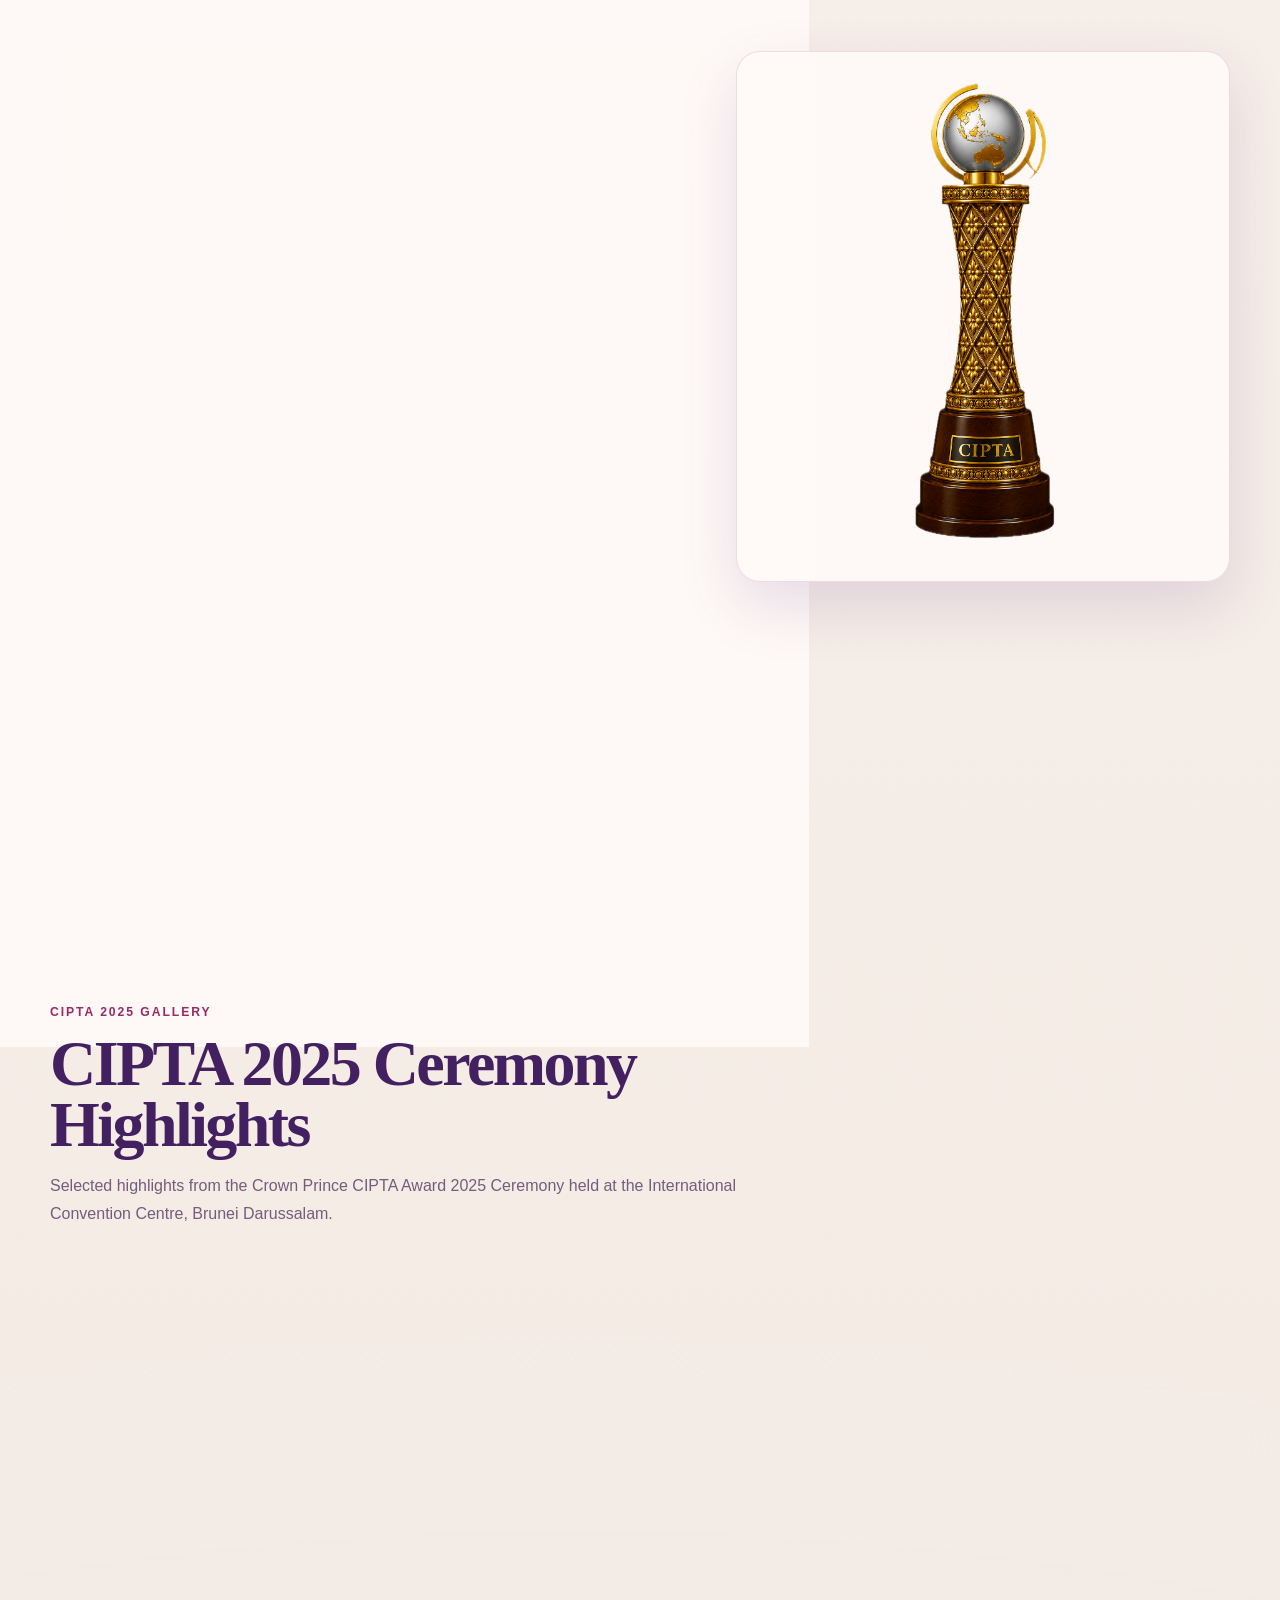
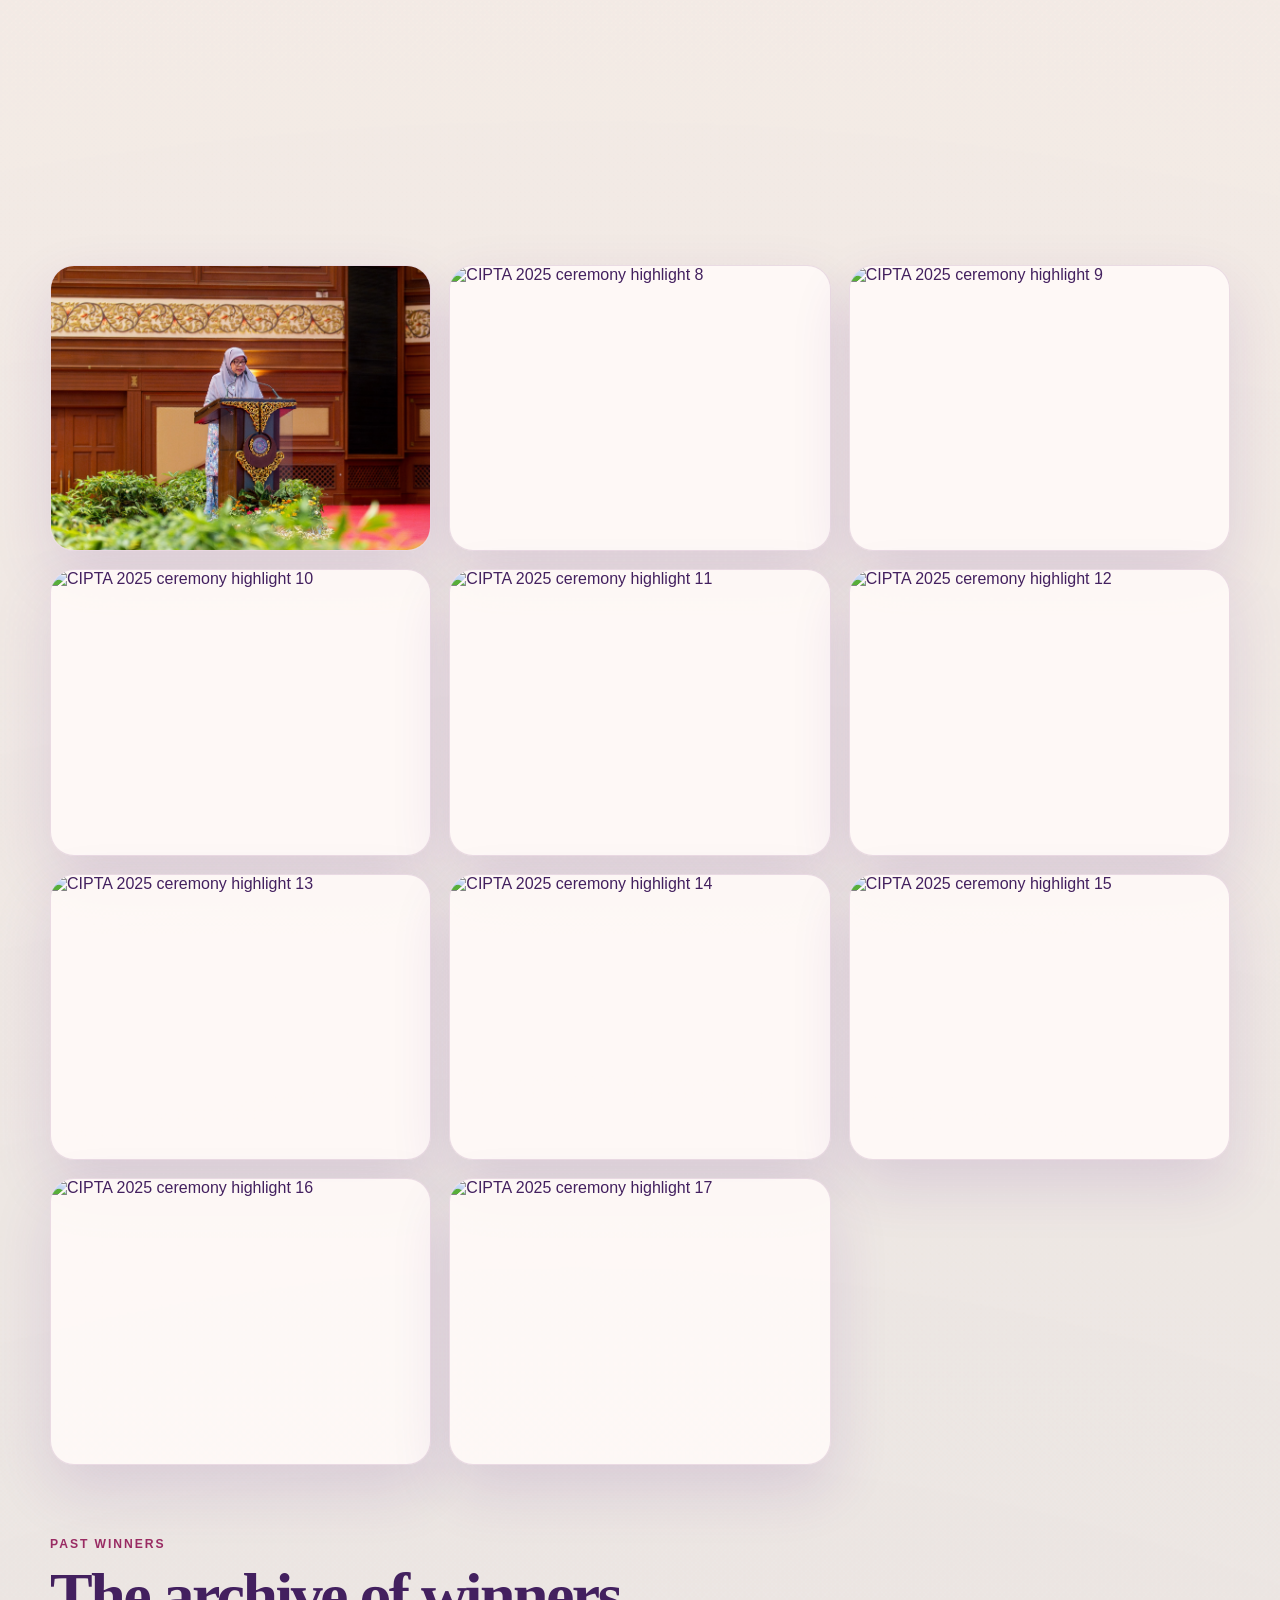
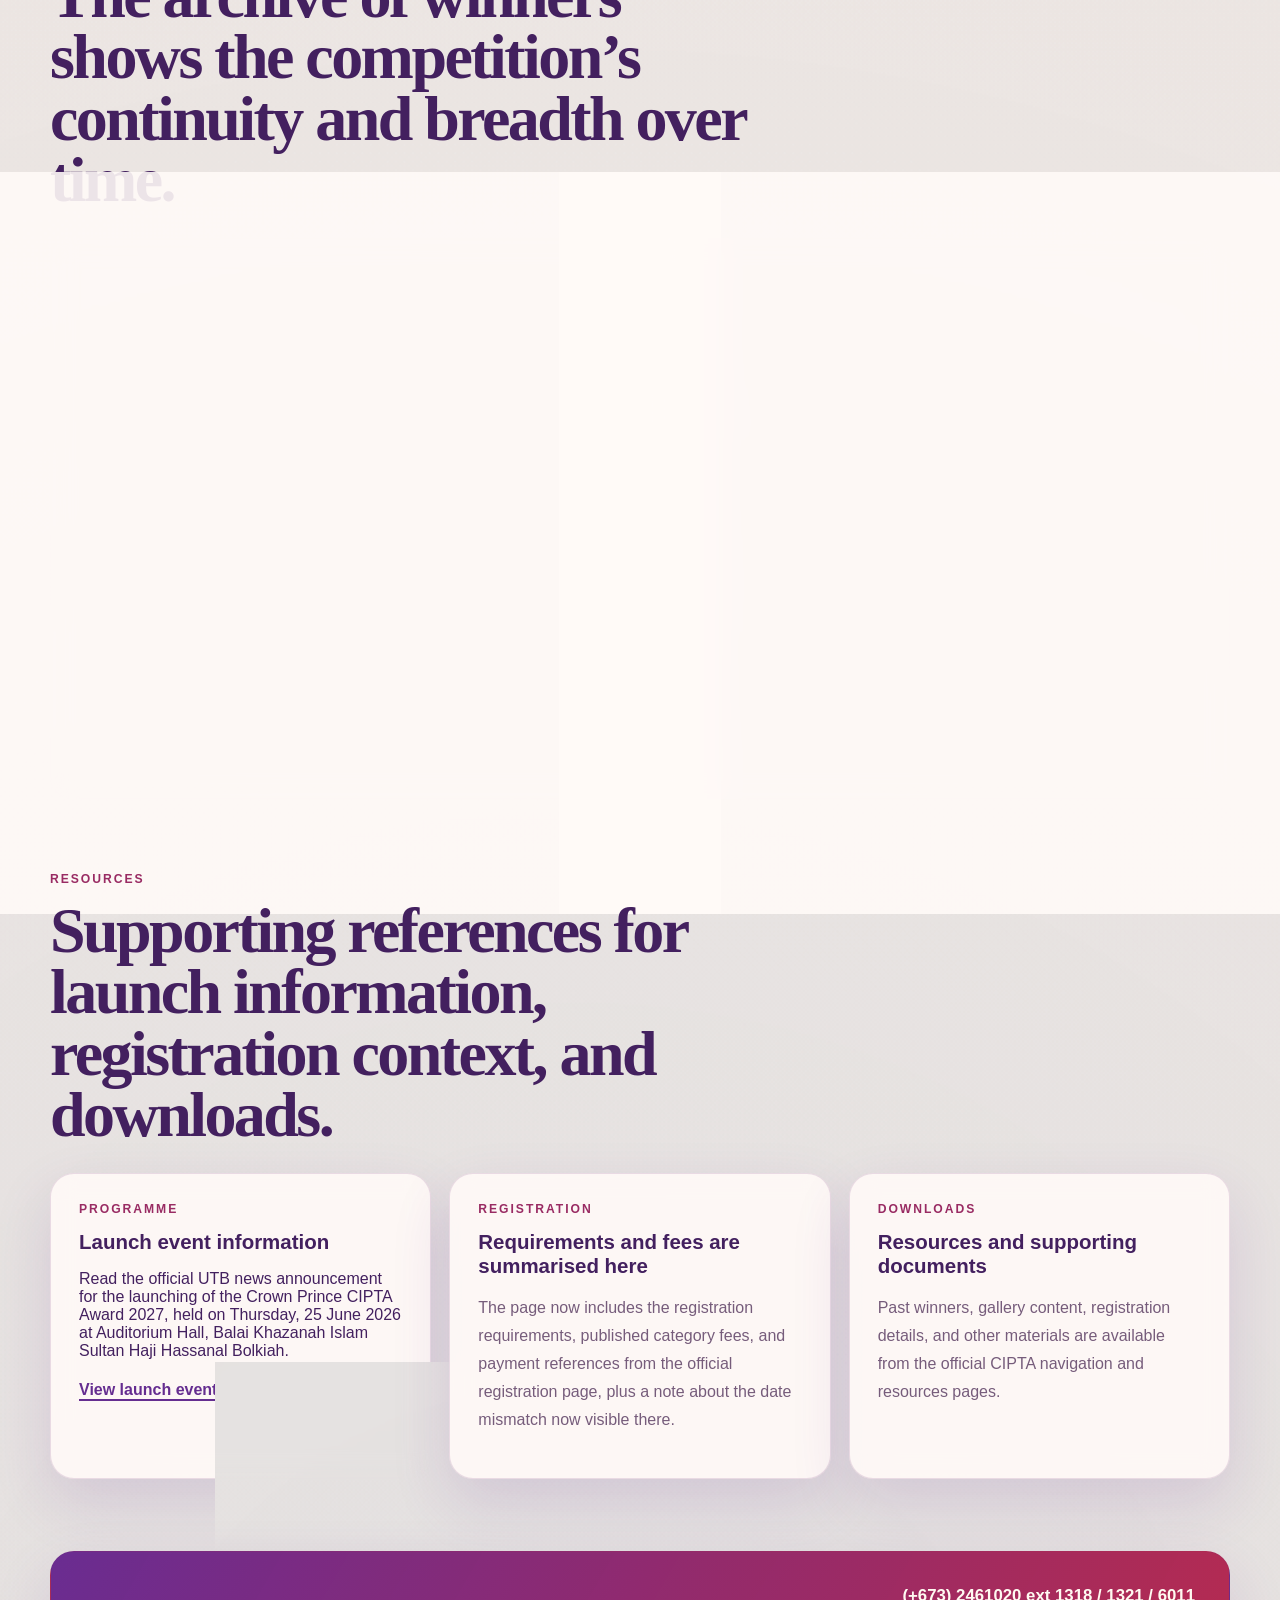
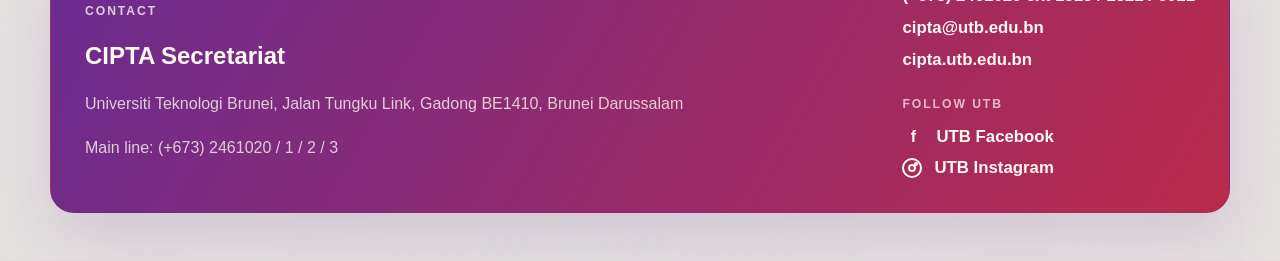
==== commit a67d8ed6: "Add UTB social links to contact and mobile menu" ====
--- a/index.html
+++ b/index.html
@@ -52,6 +52,14 @@
           <a href="#winners">Past Winners</a>
           <a href="#resources">Resources</a>
           <a href="#contact">Contact</a>
+          <div class="nav-social" aria-label="UTB social media">
+            <a class="social-icon-link" href="https://www.facebook.com/universititeknologibrunei" target="_blank" rel="noopener noreferrer" aria-label="UTB Facebook">
+              <span class="social-icon" aria-hidden="true">f</span>
+            </a>
+            <a class="social-icon-link" href="https://www.instagram.com/universititeknologibrunei" target="_blank" rel="noopener noreferrer" aria-label="UTB Instagram">
+              <span class="social-icon social-icon-instagram" aria-hidden="true"></span>
+            </a>
+          </div>
           <a class="nav-cta" href="#registration">Register Now</a>
         </nav>
       </header>
@@ -817,6 +825,17 @@
               <a href="tel:+6732461020">(+673) 2461020 ext 1318 / 1321 / 6011</a>
               <a href="mailto:cipta@utb.edu.bn">cipta@utb.edu.bn</a>
               <a href="https://cipta.utb.edu.bn/">cipta.utb.edu.bn</a>
+              <div class="contact-social">
+                <p class="card-kicker">Follow UTB</p>
+                <a class="social-text-link" href="https://www.facebook.com/universititeknologibrunei" target="_blank" rel="noopener noreferrer">
+                  <span class="social-icon" aria-hidden="true">f</span>
+                  <span>UTB Facebook</span>
+                </a>
+                <a class="social-text-link" href="https://www.instagram.com/universititeknologibrunei" target="_blank" rel="noopener noreferrer">
+                  <span class="social-icon social-icon-instagram" aria-hidden="true"></span>
+                  <span>UTB Instagram</span>
+                </a>
+              </div>
             </div>
           </div>
         </section>
--- a/styles.css
+++ b/styles.css
@@ -132,6 +132,72 @@
   font-size: 0.94rem;
 }
 
+.nav-social {
+  display: none;
+}
+
+.social-icon-link,
+.social-text-link {
+  text-decoration: none;
+}
+
+.social-icon-link {
+  display: inline-flex;
+  align-items: center;
+  justify-content: center;
+  width: 42px;
+  height: 42px;
+  border-radius: 999px;
+  border: 1px solid rgba(255, 248, 245, 0.24);
+  background: rgba(255, 248, 245, 0.08);
+}
+
+.social-text-link {
+  display: inline-flex;
+  align-items: center;
+  gap: 12px;
+  width: fit-content;
+}
+
+.social-icon {
+  display: inline-flex;
+  align-items: center;
+  justify-content: center;
+  width: 22px;
+  height: 22px;
+  border-radius: 999px;
+  font-size: 1rem;
+  font-weight: 800;
+  line-height: 1;
+  color: currentColor;
+}
+
+.social-icon-instagram {
+  width: 20px;
+  height: 20px;
+  border: 2px solid currentColor;
+  position: relative;
+}
+
+.social-icon-instagram::before {
+  content: "";
+  position: absolute;
+  inset: 4px;
+  border: 2px solid currentColor;
+  border-radius: 999px;
+}
+
+.social-icon-instagram::after {
+  content: "";
+  position: absolute;
+  top: 2px;
+  right: 2px;
+  width: 4px;
+  height: 4px;
+  border-radius: 999px;
+  background: currentColor;
+}
+
 .site-nav a:hover,
 .site-nav a:focus-visible,
 .site-nav a.is-active {
@@ -685,6 +751,17 @@
   font-weight: 600;
 }
 
+.contact-social {
+  display: grid;
+  gap: 10px;
+  margin-top: 12px;
+}
+
+.contact-social .card-kicker {
+  margin: 0;
+  color: rgba(255, 250, 241, 0.7);
+}
+
 .resource-link {
   color: var(--green);
   font-weight: 700;
@@ -730,6 +807,14 @@
 
   .site-nav.is-open {
     display: flex;
+  }
+
+  .nav-social {
+    display: flex;
+    gap: 10px;
+    padding-top: 8px;
+    border-top: 1px solid rgba(255, 248, 245, 0.2);
+    margin-top: 4px;
   }
 
   .hero-main,
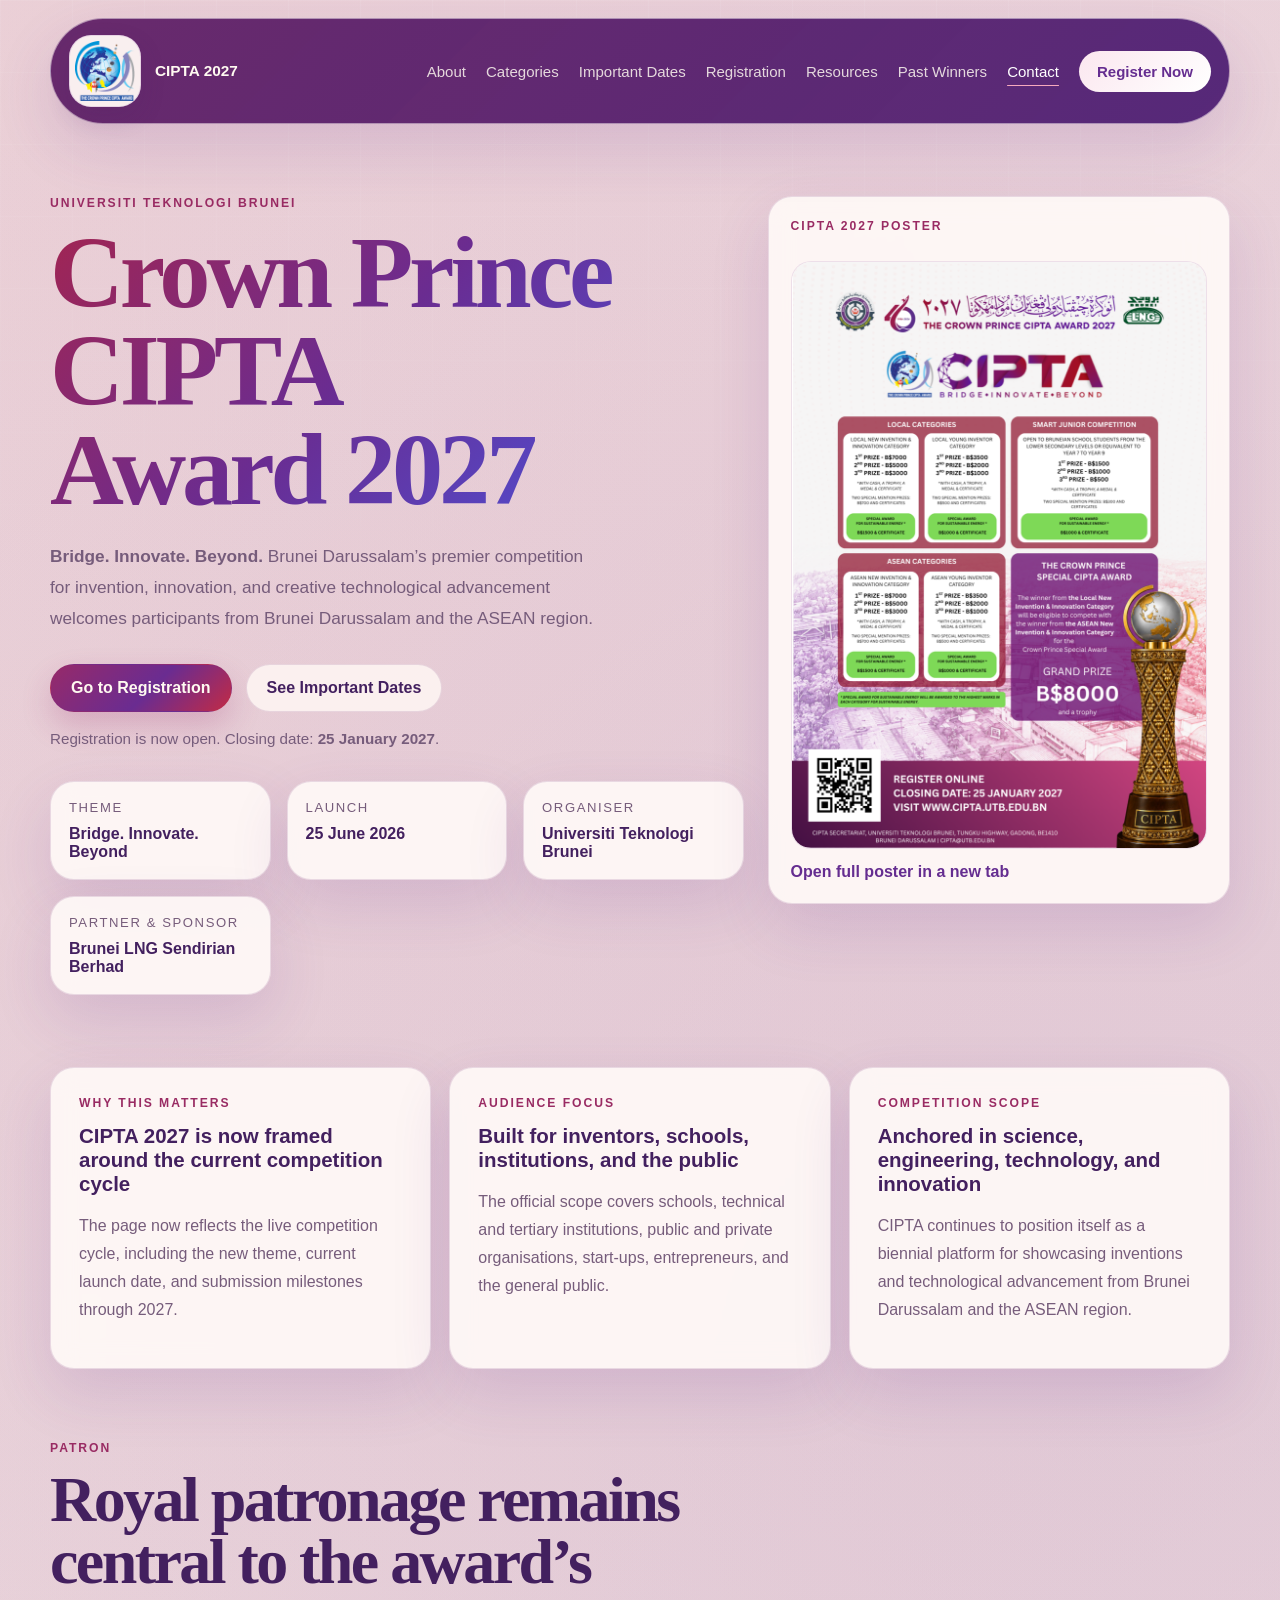
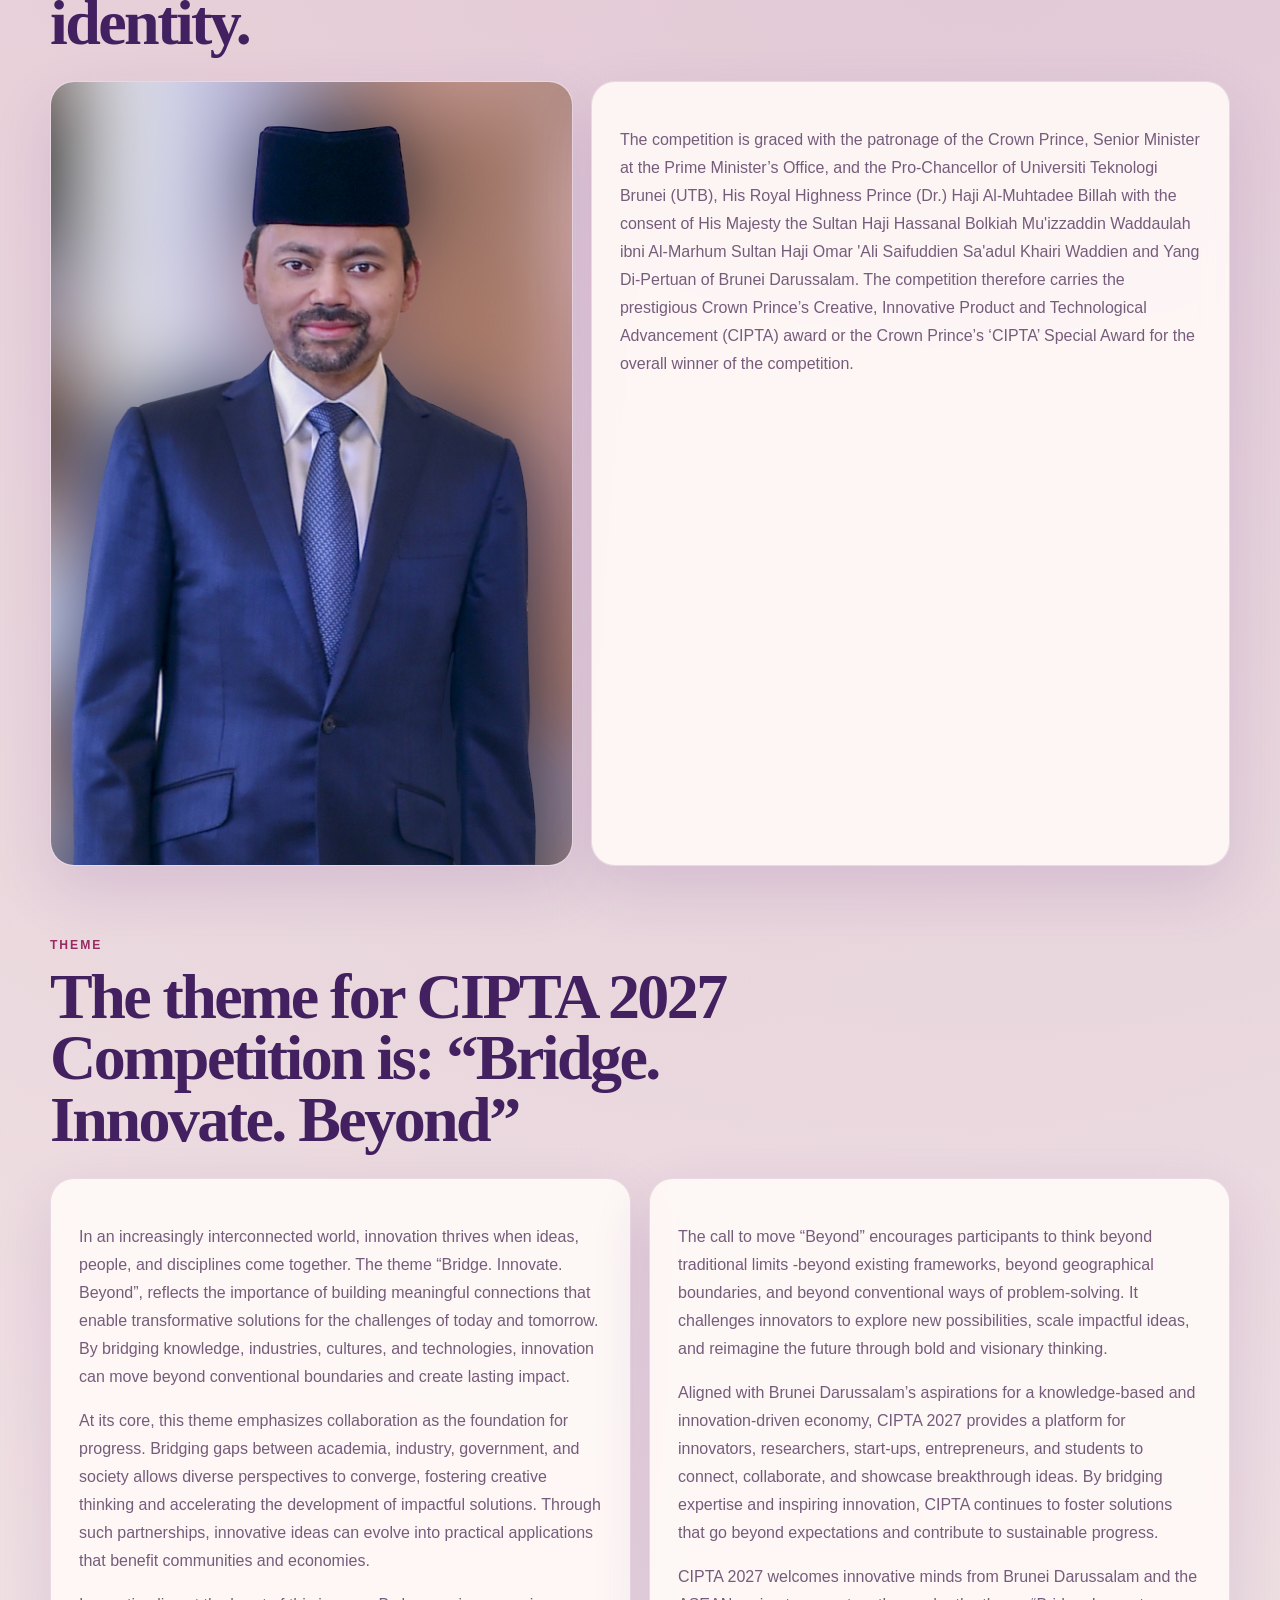
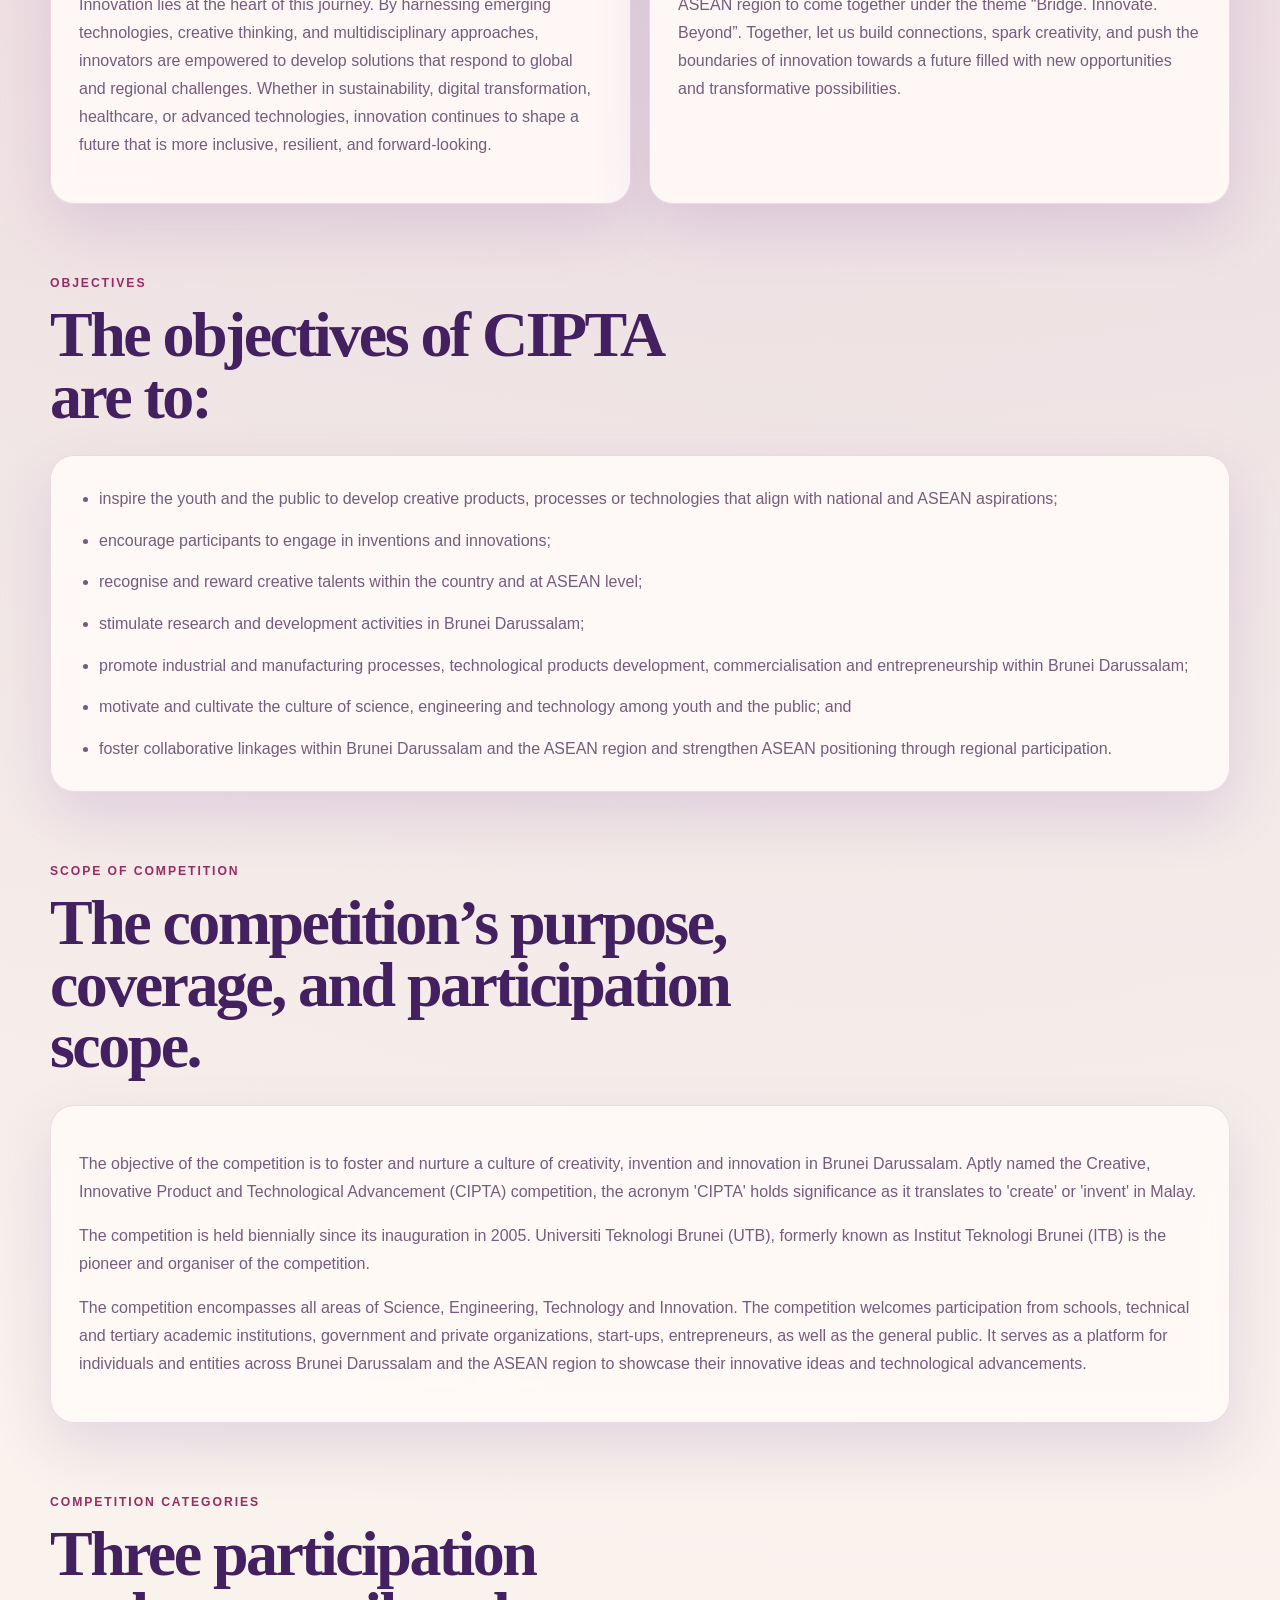
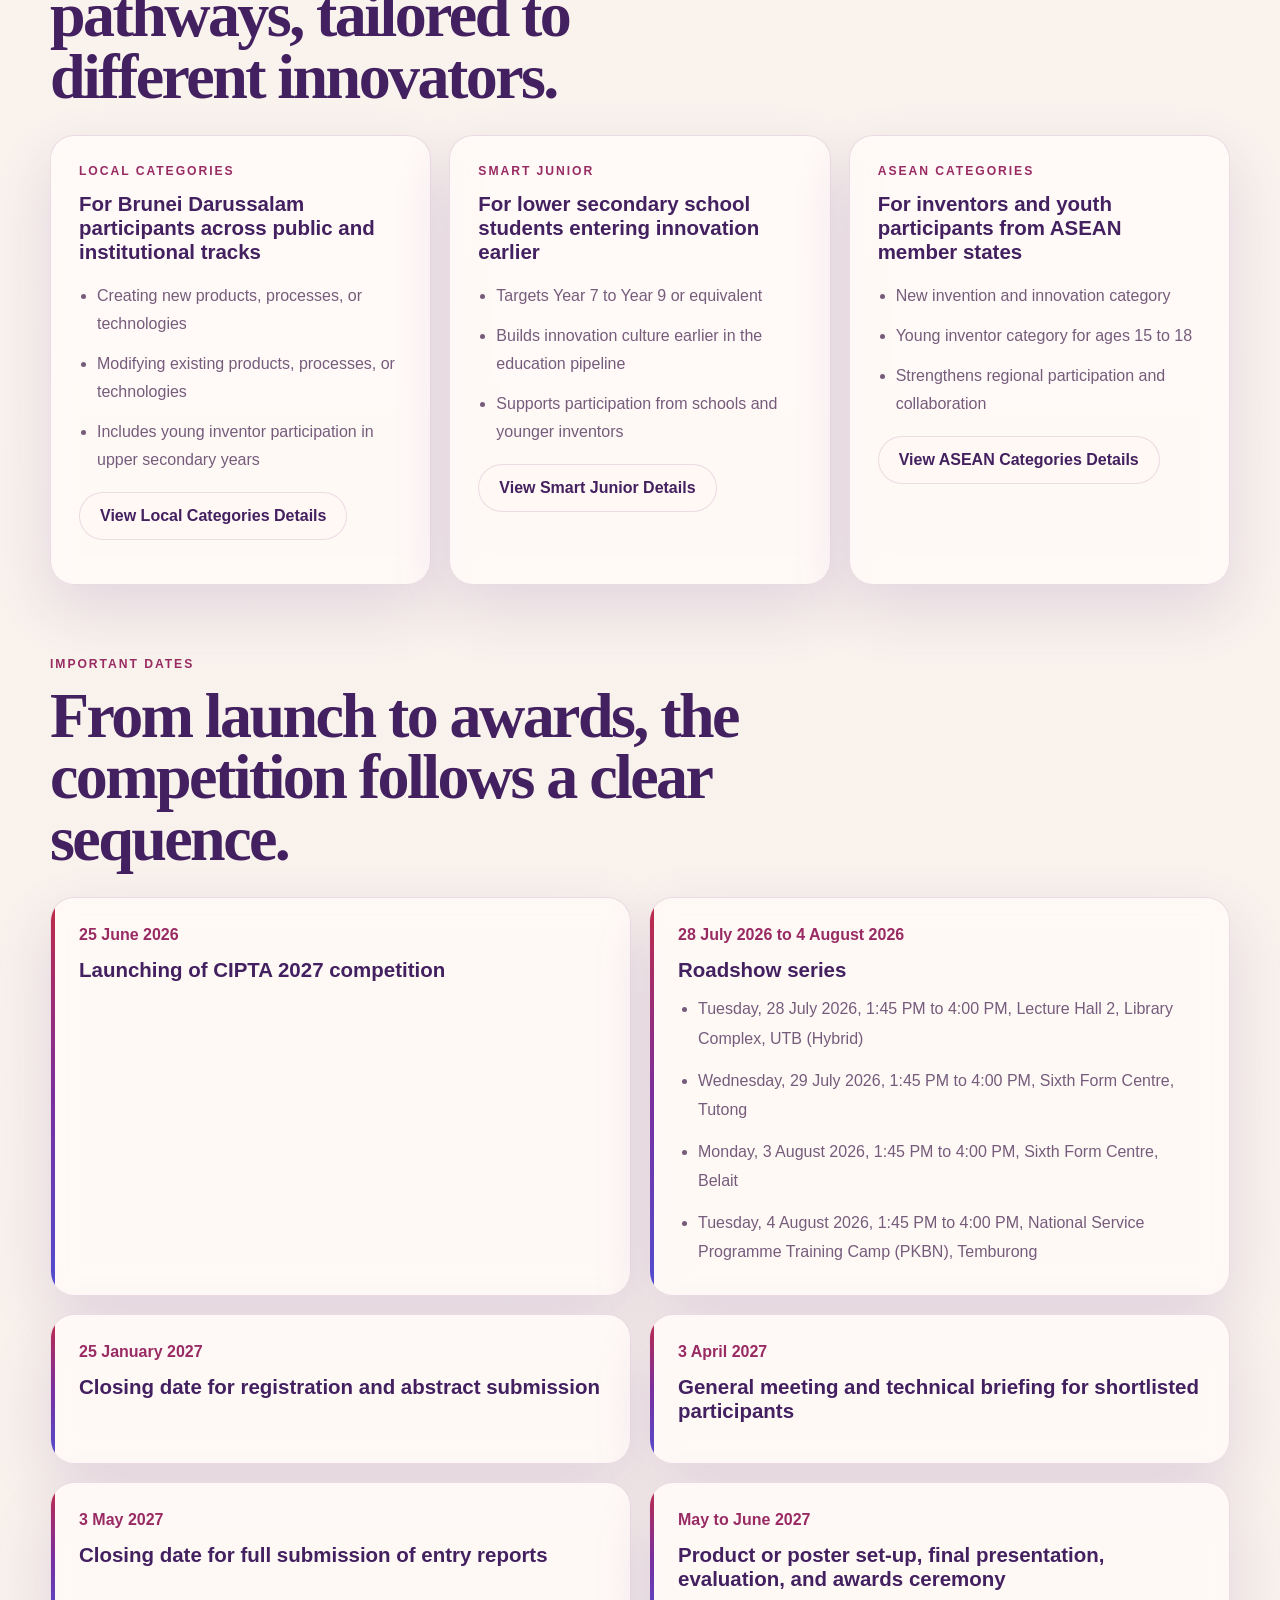
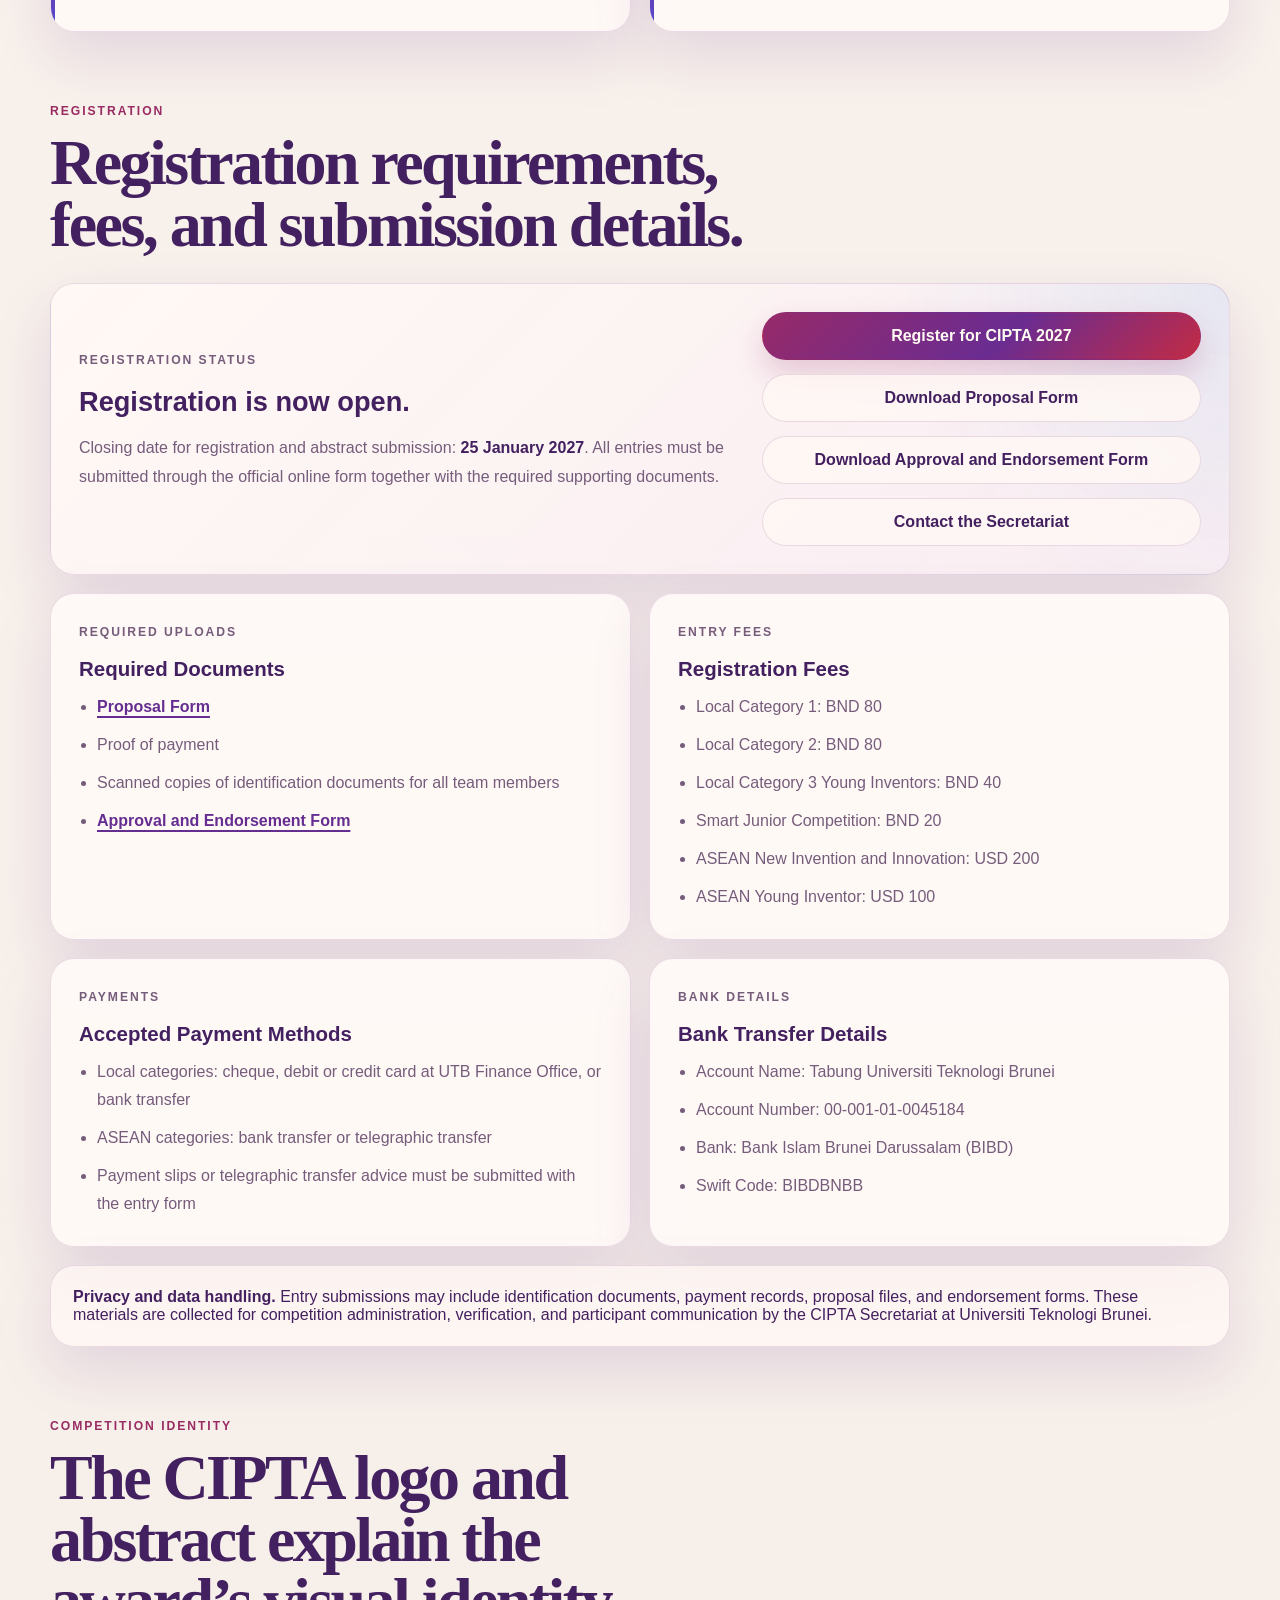
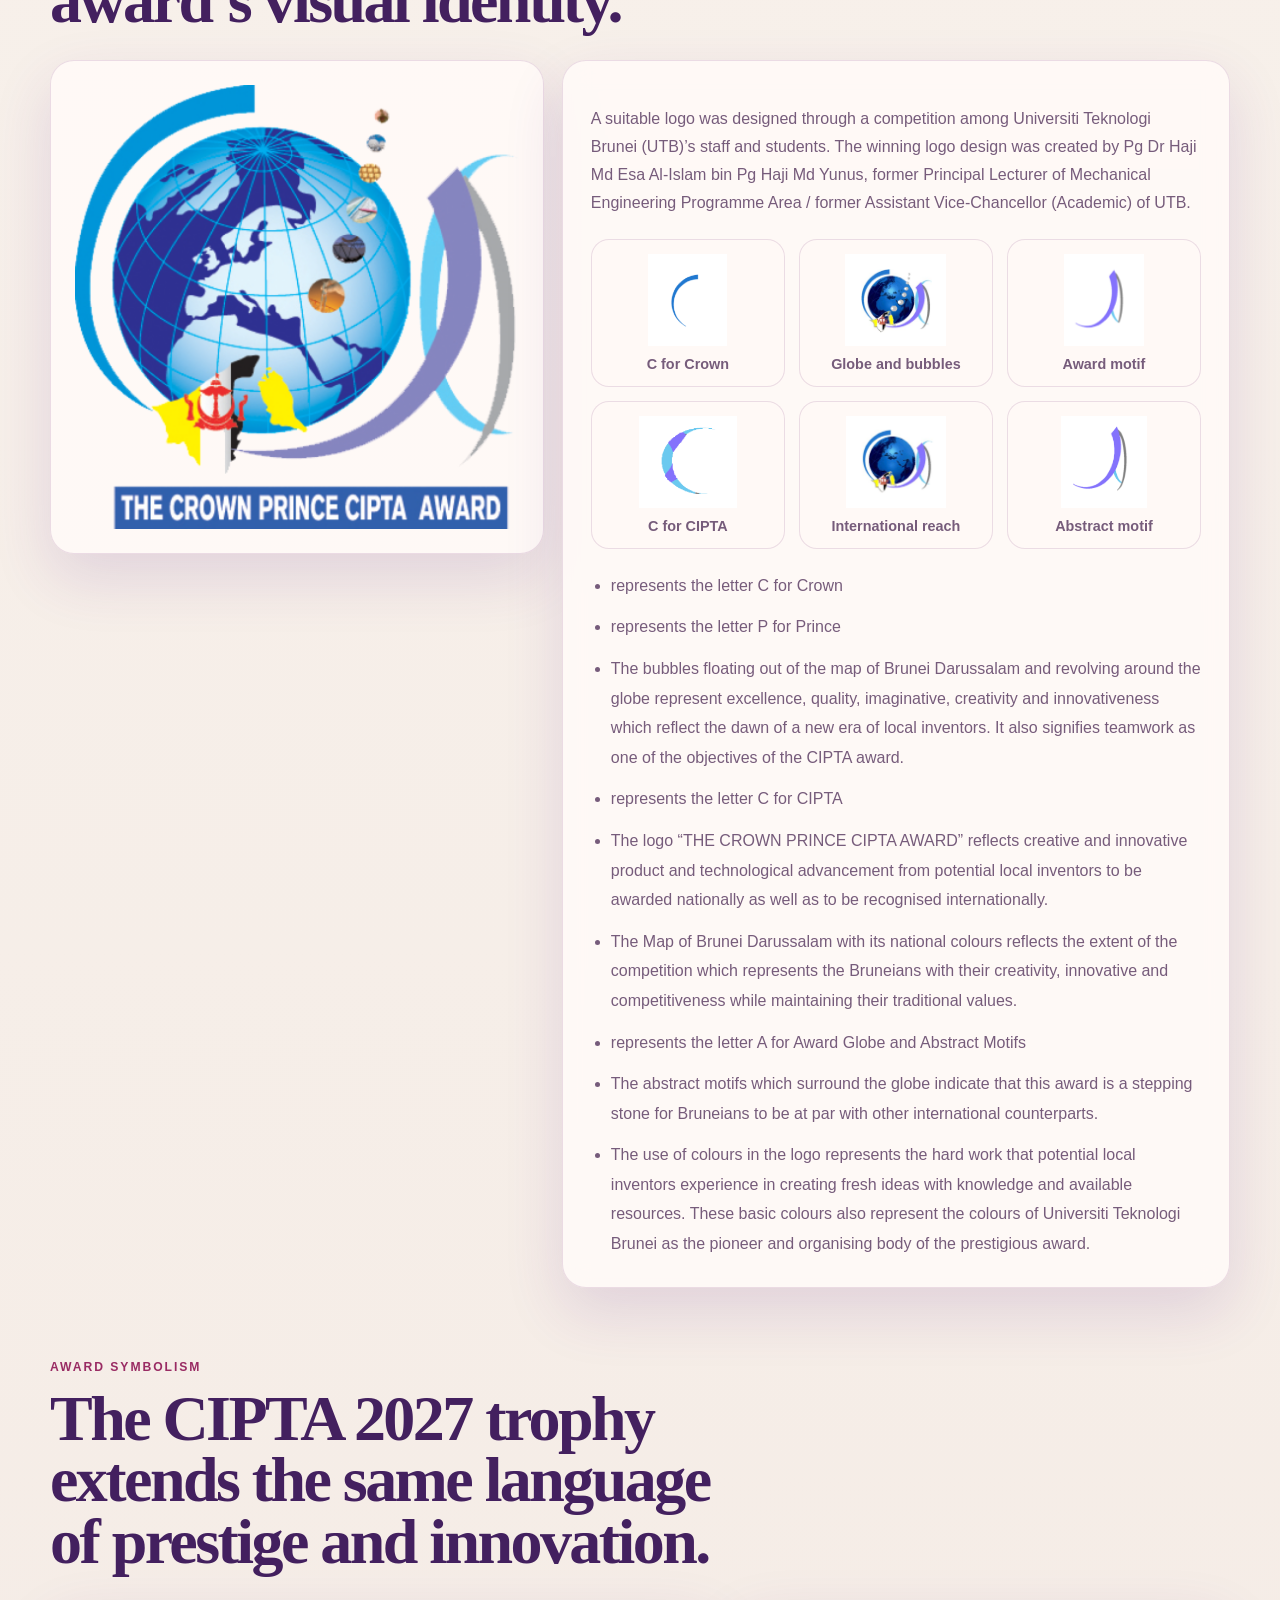
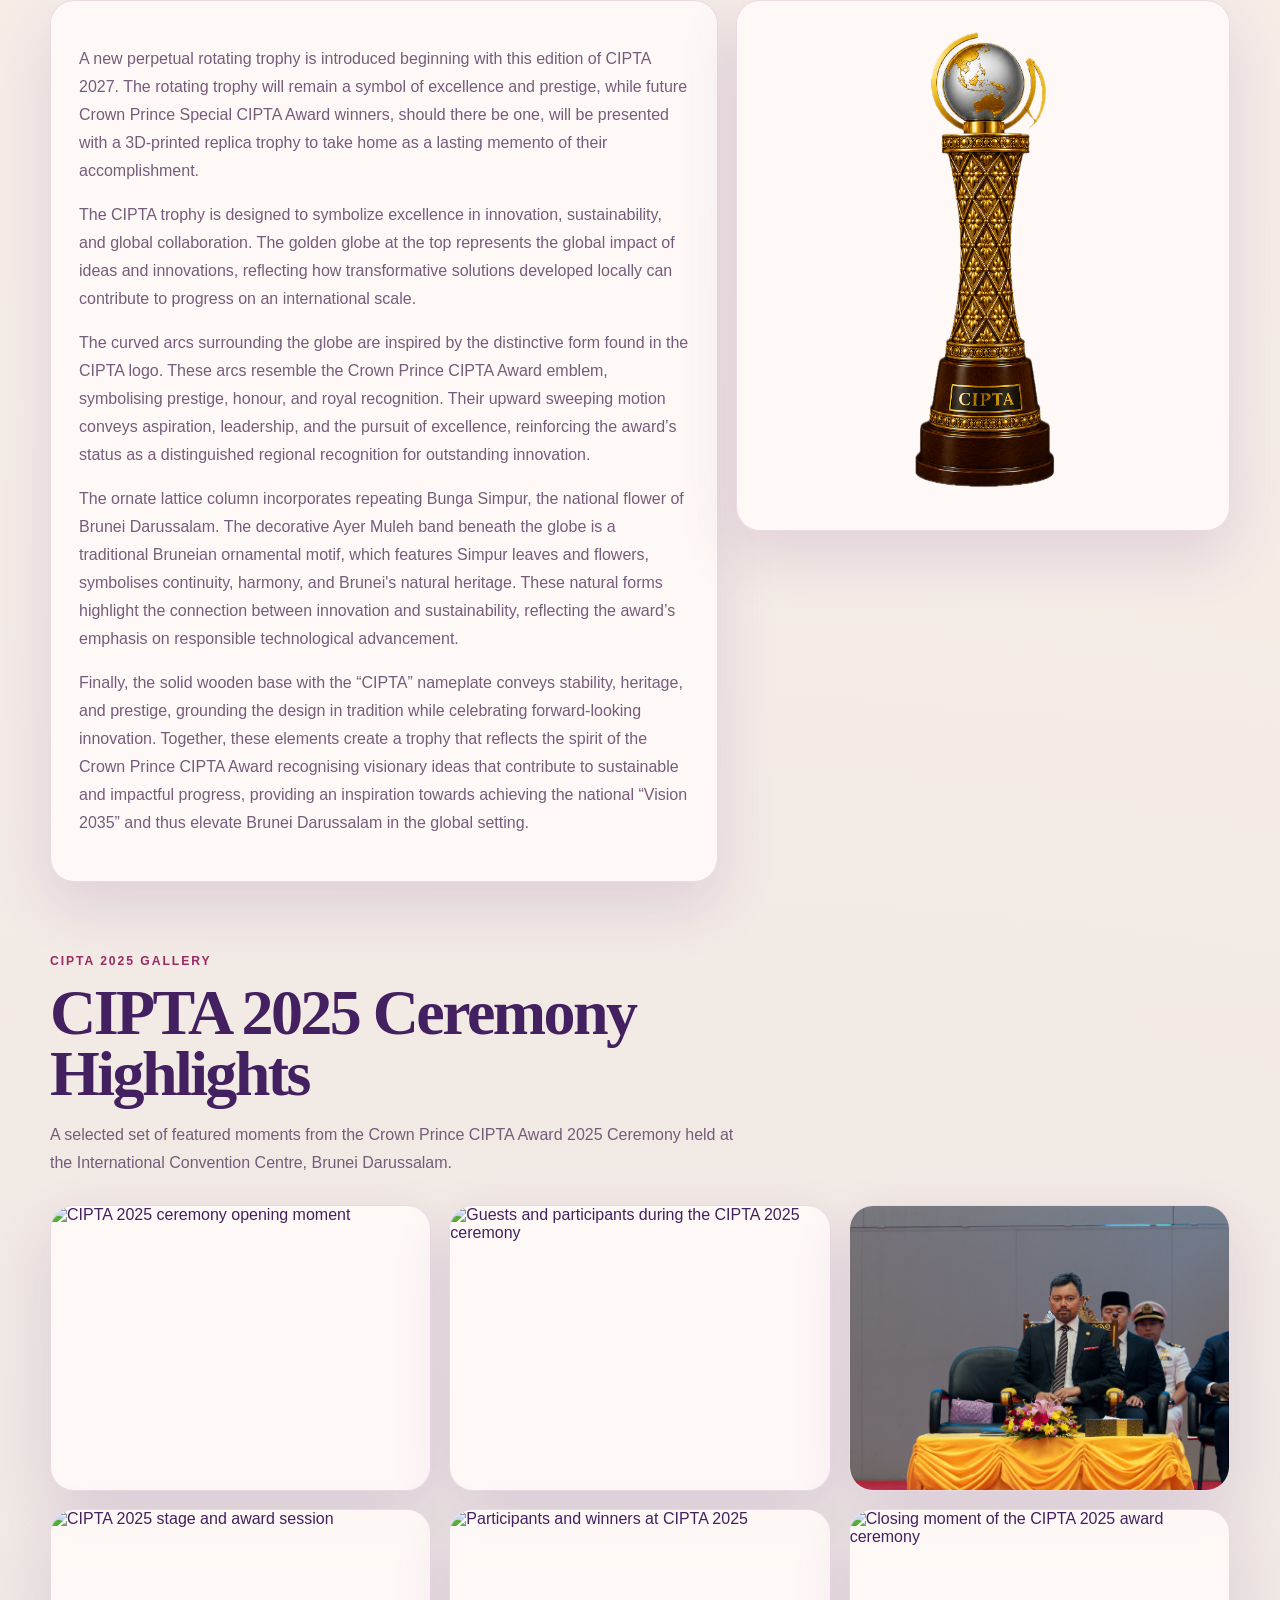
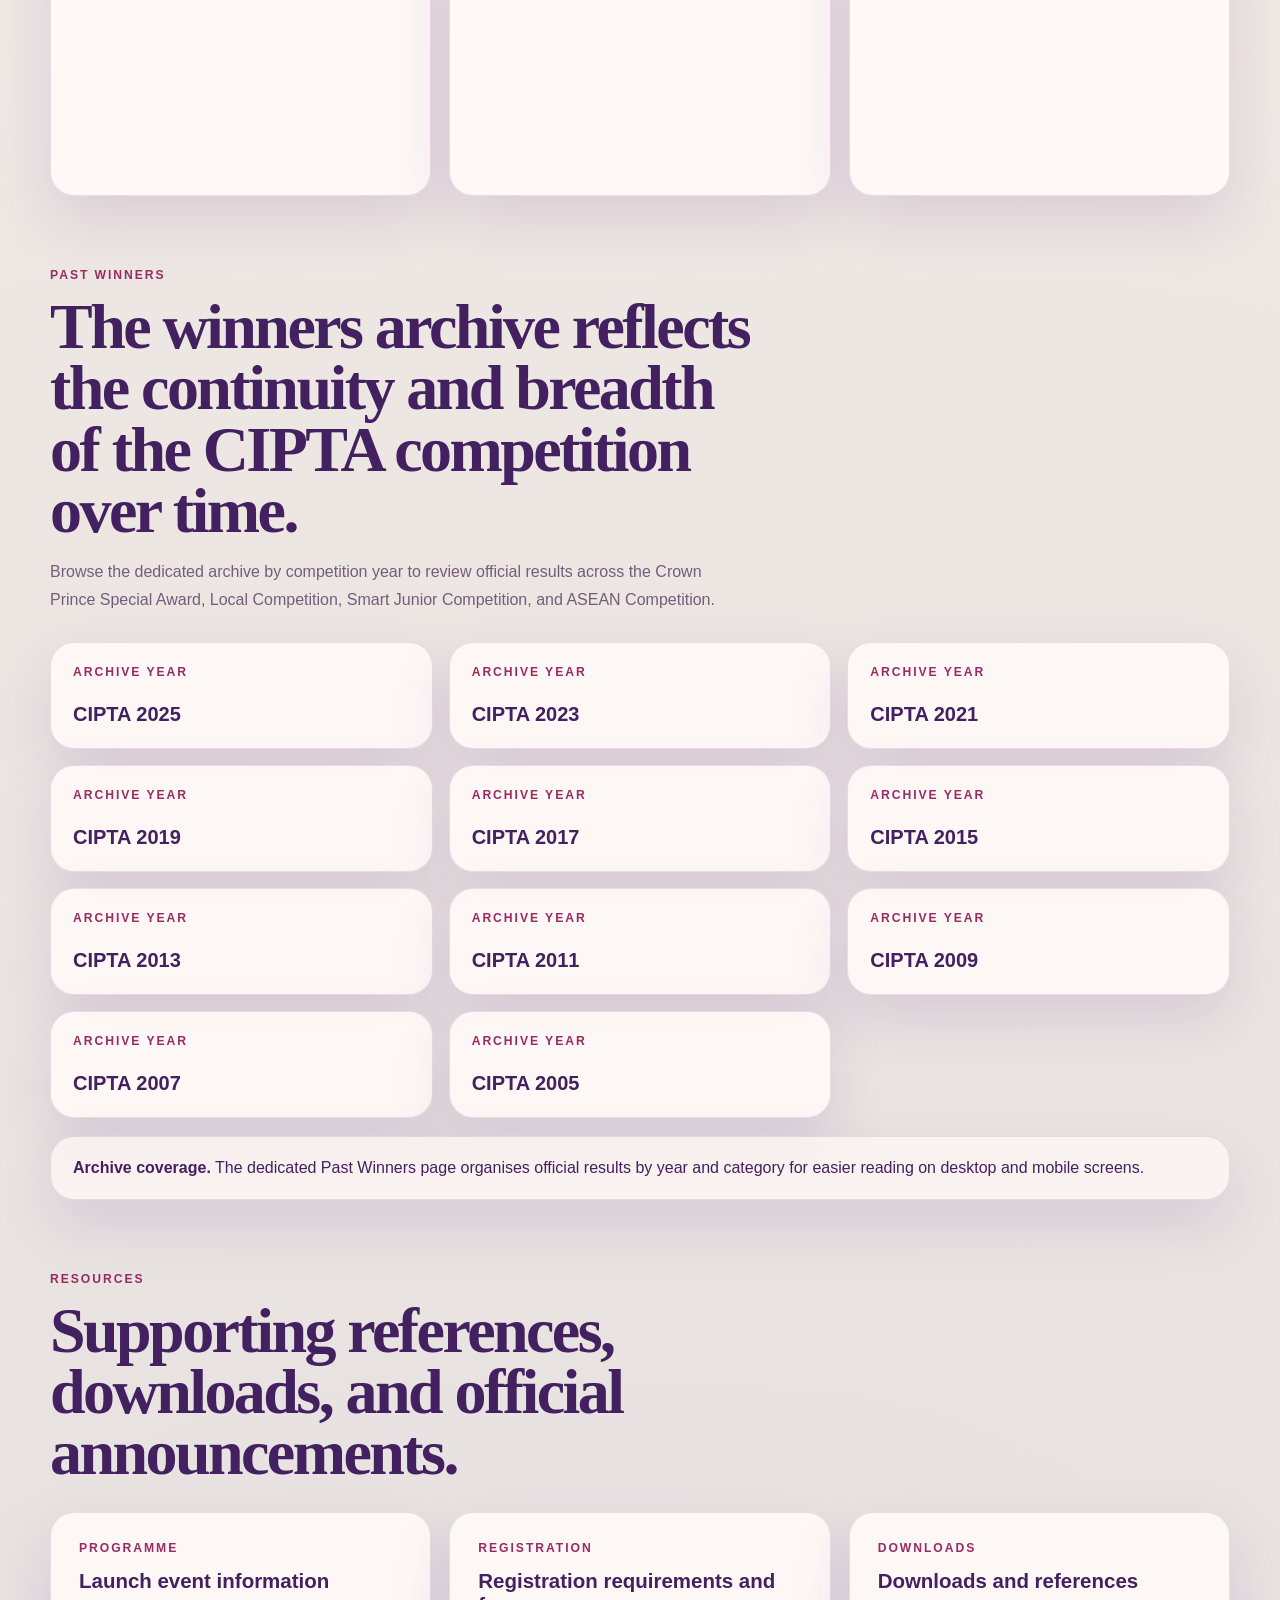
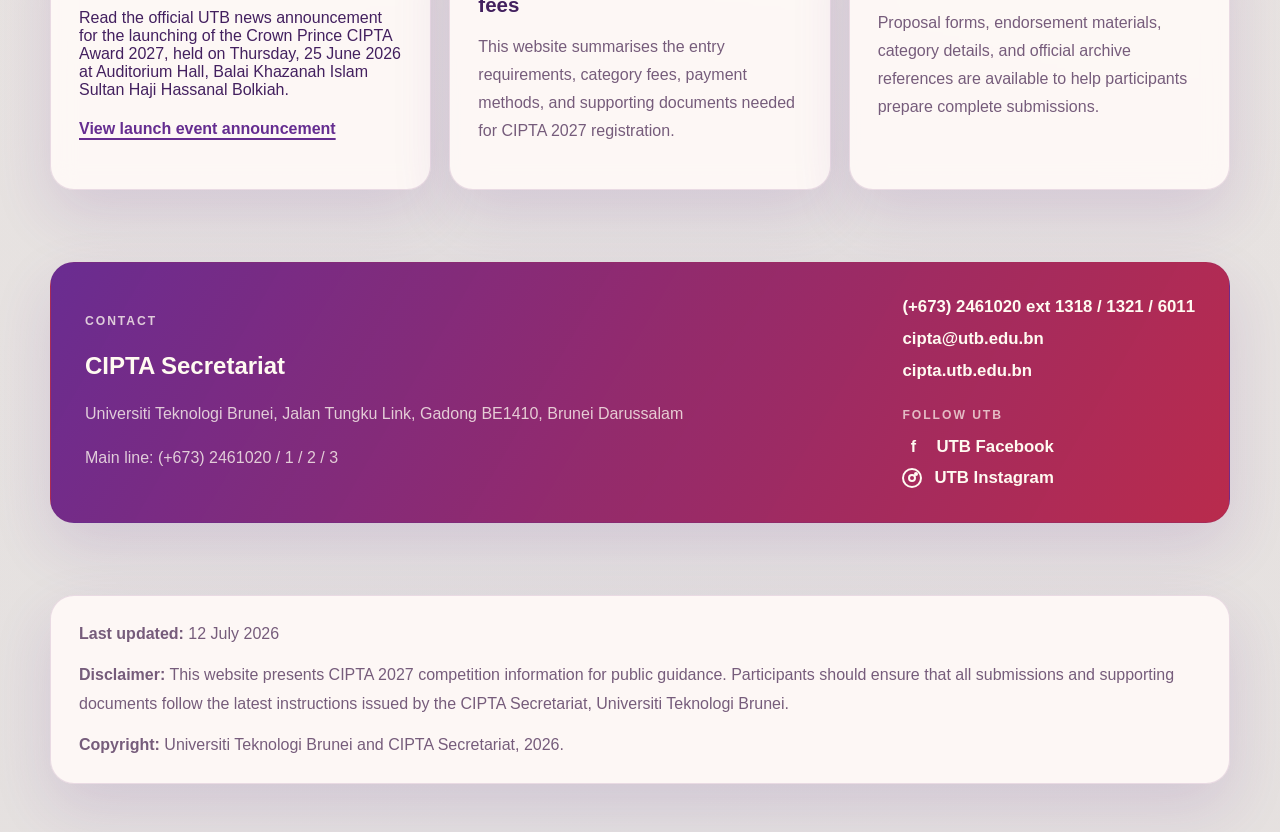
==== commit 48dbba5b: "Refine launch readiness and add category pages" ====
--- a/index.html
+++ b/index.html
@@ -39,18 +39,12 @@
         </button>
 
         <nav id="site-nav" class="site-nav" aria-label="Primary">
-          <a href="#patron">Patron</a>
-          <a href="#theme">Theme</a>
-          <a href="#objectives">Objectives</a>
-          <a href="#scope">Scope</a>
+          <a href="#patron">About</a>
           <a href="#categories">Categories</a>
-          <a href="#timeline">Timeline</a>
+          <a href="#timeline">Important Dates</a>
           <a href="#registration">Registration</a>
-          <a href="#logo">Logo</a>
-          <a href="#trophy">Trophy</a>
-          <a href="#gallery">Gallery</a>
+          <a href="#resources">Resources</a>
           <a href="#winners">Past Winners</a>
-          <a href="#resources">Resources</a>
           <a href="#contact">Contact</a>
           <div class="nav-social" aria-label="UTB social media">
             <a class="social-icon-link" href="https://www.facebook.com/universititeknologibrunei" target="_blank" rel="noopener noreferrer" aria-label="UTB Facebook">
@@ -77,11 +71,12 @@
           <div class="hero-main">
             <div class="hero-copy reveal">
               <p class="eyebrow">Universiti Teknologi Brunei</p>
-              <h1>Bridge ideas, spark innovation, and move beyond convention.</h1>
+              <h1>Crown Prince CIPTA Award 2027</h1>
               <p class="hero-text">
-                CIPTA 2027 welcomes innovators from Brunei Darussalam and the
-                ASEAN region to connect across disciplines, industries, and
-                communities through the theme “Bridge. Innovate. Beyond”.
+                <strong>Bridge. Innovate. Beyond.</strong> Brunei Darussalam’s
+                premier competition for invention, innovation, and creative
+                technological advancement welcomes participants from Brunei
+                Darussalam and the ASEAN region.
               </p>
 
               <div class="hero-actions">
@@ -90,8 +85,7 @@
               </div>
 
               <p class="hero-note">
-                Updated from the official CIPTA site published for the 2027
-                competition cycle.
+                Registration is now open. Closing date: <strong>25 January 2027</strong>.
               </p>
 
               <dl class="hero-facts">
@@ -334,6 +328,7 @@
                 <li>Modifying existing products, processes, or technologies</li>
                 <li>Includes young inventor participation in upper secondary years</li>
               </ul>
+              <p class="category-link"><a class="button button-secondary" href="local-categories.html">View Local Categories Details</a></p>
             </article>
             <article class="category-card reveal">
               <p class="card-kicker">Smart Junior</p>
@@ -343,6 +338,7 @@
                 <li>Builds innovation culture earlier in the education pipeline</li>
                 <li>Supports participation from schools and younger inventors</li>
               </ul>
+              <p class="category-link"><a class="button button-secondary" href="smart-junior-competition.html">View Smart Junior Details</a></p>
             </article>
             <article class="category-card reveal">
               <p class="card-kicker">ASEAN Categories</p>
@@ -352,6 +348,7 @@
                 <li>Young inventor category for ages 15 to 18</li>
                 <li>Strengthens regional participation and collaboration</li>
               </ul>
+              <p class="category-link"><a class="button button-secondary" href="asean-categories.html">View ASEAN Categories Details</a></p>
             </article>
           </div>
         </section>
@@ -398,29 +395,44 @@
         <section id="registration" class="section">
           <div class="section-heading reveal">
             <p class="eyebrow">Registration</p>
-            <h2>What entrants need to prepare, pay, and submit.</h2>
+            <h2>Registration requirements, fees, and submission details.</h2>
           </div>
           <div class="registration-panel reveal">
             <div class="registration-copy">
-              <p>
-                Deadline of registration: <strong>25 January 2027</strong>
-              </p>
-              <p>
-                All entries must be submitted through the official online form.
+              <p class="card-kicker">Registration Status</p>
+              <h3>Registration is now open.</h3>
+              <p>
+                Closing date for registration and abstract submission: <strong>25 January 2027</strong>.
+                All entries must be submitted through the official online form together with the required supporting documents.
               </p>
             </div>
             <div class="registration-actions">
               <a
                 class="button button-primary"
                 href="https://forms.gle/2CS6bnmbZLL3ZPCJA"
+                target="_blank"
+                rel="noopener noreferrer"
               >
-                Open Entry Form
+                Register for CIPTA 2027
               </a>
-              <a class="button button-primary" href="mailto:cipta@utb.edu.bn">
-                Email CIPTA Secretariat
+              <a
+                class="button button-secondary"
+                href="https://cipta.utb.edu.bn/files/CIPTA-2027-Proposal-Form.docx"
+                target="_blank"
+                rel="noopener noreferrer"
+              >
+                Download Proposal Form
+              </a>
+              <a
+                class="button button-secondary"
+                href="https://docs.google.com/document/d/1IgtsPmOHYXFp_9f4z9mFWmEk4-diz4gv/edit"
+                target="_blank"
+                rel="noopener noreferrer"
+              >
+                Download Approval and Endorsement Form
               </a>
               <a class="button button-secondary" href="#contact">
-                View Contact Details
+                Contact the Secretariat
               </a>
             </div>
           </div>
@@ -428,12 +440,14 @@
           <div class="registration-grid">
             <article class="registration-card reveal">
               <p class="card-kicker">Required Uploads</p>
-              <h3>Documents listed on the registration page</h3>
+              <h3>Required Documents</h3>
               <ul>
                 <li>
                   <a
                     class="resource-link"
                     href="https://cipta.utb.edu.bn/files/CIPTA-2027-Proposal-Form.docx"
+                    target="_blank"
+                    rel="noopener noreferrer"
                   >
                     Proposal Form
                   </a>
@@ -444,6 +458,8 @@
                   <a
                     class="resource-link"
                     href="https://docs.google.com/document/d/1IgtsPmOHYXFp_9f4z9mFWmEk4-diz4gv/edit"
+                    target="_blank"
+                    rel="noopener noreferrer"
                   >
                     Approval and Endorsement Form
                   </a>
@@ -453,7 +469,7 @@
 
             <article class="registration-card reveal">
               <p class="card-kicker">Entry Fees</p>
-              <h3>Published fees by category</h3>
+              <h3>Registration Fees</h3>
               <ul>
                 <li>Local Category 1: BND 80</li>
                 <li>Local Category 2: BND 80</li>
@@ -465,8 +481,8 @@
             </article>
 
             <article class="registration-card reveal">
-              <p class="card-kicker">Payment Methods</p>
-              <h3>How the page says payments can be made</h3>
+              <p class="card-kicker">Payments</p>
+              <h3>Accepted Payment Methods</h3>
               <ul>
                 <li>Local categories: cheque, debit or credit card at UTB Finance Office, or bank transfer</li>
                 <li>ASEAN categories: bank transfer or telegraphic transfer</li>
@@ -476,7 +492,7 @@
 
             <article class="registration-card reveal">
               <p class="card-kicker">Bank Details</p>
-              <h3>Published transfer information</h3>
+              <h3>Bank Transfer Details</h3>
               <ul>
                 <li>Account Name: Tabung Universiti Teknologi Brunei</li>
                 <li>Account Number: 00-001-01-0045184</li>
@@ -484,6 +500,9 @@
                 <li>Swift Code: BIBDBNBB</li>
               </ul>
             </article>
+          </div>
+          <div class="note-card reveal registration-note">
+            <strong>Privacy and data handling.</strong> Entry submissions may include identification documents, payment records, proposal files, and endorsement forms. These materials are collected for competition administration, verification, and participant communication by the CIPTA Secretariat at Universiti Teknologi Brunei.
           </div>
         </section>
 
@@ -669,105 +688,59 @@
             <p class="eyebrow">CIPTA 2025 Gallery</p>
             <h2>CIPTA 2025 Ceremony Highlights</h2>
             <p class="section-intro">
-              Selected highlights from the Crown Prince CIPTA Award 2025 Ceremony held at the International Convention Centre, Brunei Darussalam.
+              A selected set of featured moments from the Crown Prince CIPTA Award 2025 Ceremony held at the International Convention Centre, Brunei Darussalam.
             </p>
           </div>
-          <div class="gallery-grid gallery-grid-expanded">
+          <div class="gallery-grid gallery-grid-featured">
             <figure class="gallery-item reveal">
-              <img src="assets/cipta-2025-gallery-01.jpg" alt="CIPTA 2025 ceremony highlight 1" loading="lazy" />
+              <img src="assets/cipta-2025-gallery-01.jpg" alt="CIPTA 2025 ceremony opening moment" loading="lazy" />
             </figure>
             <figure class="gallery-item reveal">
-              <img src="assets/cipta-2025-gallery-02.jpg" alt="CIPTA 2025 ceremony highlight 2" loading="lazy" />
+              <img src="assets/cipta-2025-gallery-03.jpg" alt="Guests and participants during the CIPTA 2025 ceremony" loading="lazy" />
             </figure>
             <figure class="gallery-item reveal">
-              <img src="assets/cipta-2025-gallery-03.jpg" alt="CIPTA 2025 ceremony highlight 3" loading="lazy" />
+              <img src="assets/cipta-2025-gallery-05.jpg" alt="Award presentation during CIPTA 2025" loading="lazy" />
             </figure>
             <figure class="gallery-item reveal">
-              <img src="assets/cipta-2025-gallery-04.jpg" alt="CIPTA 2025 ceremony highlight 4" loading="lazy" />
+              <img src="assets/cipta-2025-gallery-08.jpg" alt="CIPTA 2025 stage and award session" loading="lazy" />
             </figure>
             <figure class="gallery-item reveal">
-              <img src="assets/cipta-2025-gallery-05.jpg" alt="CIPTA 2025 ceremony highlight 5" loading="lazy" />
+              <img src="assets/cipta-2025-gallery-12.jpg" alt="Participants and winners at CIPTA 2025" loading="lazy" />
             </figure>
             <figure class="gallery-item reveal">
-              <img src="assets/cipta-2025-gallery-06.jpg" alt="CIPTA 2025 ceremony highlight 6" loading="lazy" />
+              <img src="assets/cipta-2025-gallery-17.jpg" alt="Closing moment of the CIPTA 2025 award ceremony" loading="lazy" />
             </figure>
-            <figure class="gallery-item reveal">
-              <img src="assets/cipta-2025-gallery-07.jpg" alt="CIPTA 2025 ceremony highlight 7" loading="lazy" />
-            </figure>
-            <figure class="gallery-item reveal">
-              <img src="assets/cipta-2025-gallery-08.jpg" alt="CIPTA 2025 ceremony highlight 8" loading="lazy" />
-            </figure>
-            <figure class="gallery-item reveal">
-              <img src="assets/cipta-2025-gallery-09.jpg" alt="CIPTA 2025 ceremony highlight 9" loading="lazy" />
-            </figure>
-            <figure class="gallery-item reveal">
-              <img src="assets/cipta-2025-gallery-10.jpg" alt="CIPTA 2025 ceremony highlight 10" loading="lazy" />
-            </figure>
-            <figure class="gallery-item reveal">
-              <img src="assets/cipta-2025-gallery-11.jpg" alt="CIPTA 2025 ceremony highlight 11" loading="lazy" />
-            </figure>
-            <figure class="gallery-item reveal">
-              <img src="assets/cipta-2025-gallery-12.jpg" alt="CIPTA 2025 ceremony highlight 12" loading="lazy" />
-            </figure>
-            <figure class="gallery-item reveal">
-              <img src="assets/cipta-2025-gallery-13.jpg" alt="CIPTA 2025 ceremony highlight 13" loading="lazy" />
-            </figure>
-            <figure class="gallery-item reveal">
-              <img src="assets/cipta-2025-gallery-14.jpg" alt="CIPTA 2025 ceremony highlight 14" loading="lazy" />
-            </figure>
-            <figure class="gallery-item reveal">
-              <img src="assets/cipta-2025-gallery-15.jpg" alt="CIPTA 2025 ceremony highlight 15" loading="lazy" />
-            </figure>
-            <figure class="gallery-item reveal">
-              <img src="assets/cipta-2025-gallery-16.jpg" alt="CIPTA 2025 ceremony highlight 16" loading="lazy" />
-            </figure>
-            <figure class="gallery-item reveal">
-              <img src="assets/cipta-2025-gallery-17.jpg" alt="CIPTA 2025 ceremony highlight 17" loading="lazy" />
-            </figure>
           </div>
         </section>
 
         <section id="winners" class="section">
           <div class="section-heading reveal">
             <p class="eyebrow">Past Winners</p>
-            <h2>The archive of winners shows the competition’s continuity and breadth over time.</h2>
-          </div>
-          <div class="registration-grid">
-            <article class="registration-card reveal">
-              <p class="card-kicker">Archive Years</p>
-              <h3>Competition years shown on the official winners page</h3>
-              <ul>
-                <li><a class="resource-link" href="past-winners.html#cipta-2025">CIPTA 2025</a></li>
-                <li><a class="resource-link" href="past-winners.html#cipta-2023">CIPTA 2023</a></li>
-                <li><a class="resource-link" href="past-winners.html#cipta-2021">CIPTA 2021</a></li>
-                <li><a class="resource-link" href="past-winners.html#cipta-2019">CIPTA 2019</a></li>
-                <li><a class="resource-link" href="past-winners.html#cipta-2017">CIPTA 2017</a></li>
-                <li><a class="resource-link" href="past-winners.html#cipta-2015">CIPTA 2015</a></li>
-                <li><a class="resource-link" href="past-winners.html#cipta-2013">CIPTA 2013</a></li>
-                <li><a class="resource-link" href="past-winners.html#cipta-2011">CIPTA 2011</a></li>
-                <li><a class="resource-link" href="past-winners.html#cipta-2009">CIPTA 2009</a></li>
-                <li><a class="resource-link" href="past-winners.html#cipta-2007">CIPTA 2007</a></li>
-                <li><a class="resource-link" href="past-winners.html#cipta-2005">CIPTA 2005</a></li>
-              </ul>
-            </article>
-
-            <article class="registration-card reveal">
-              <p class="card-kicker">Categories Covered</p>
-              <h3>The winners archive spans multiple award tracks</h3>
-              <ul>
-                <li>Crown Prince Special Award</li>
-                <li>Local Competition</li>
-                <li>Smart Junior Competition</li>
-                <li>ASEAN Competition</li>
-              </ul>
-            </article>
+            <h2>The winners archive reflects the continuity and breadth of the CIPTA competition over time.</h2>
+            <p class="section-intro">Browse the dedicated archive by competition year to review official results across the Crown Prince Special Award, Local Competition, Smart Junior Competition, and ASEAN Competition.</p>
+          </div>
+          <div class="winner-year-grid">
+            <a class="winner-year-card reveal" href="past-winners.html#cipta-2025"><span class="card-kicker">Archive Year</span><strong>CIPTA 2025</strong></a>
+            <a class="winner-year-card reveal" href="past-winners.html#cipta-2023"><span class="card-kicker">Archive Year</span><strong>CIPTA 2023</strong></a>
+            <a class="winner-year-card reveal" href="past-winners.html#cipta-2021"><span class="card-kicker">Archive Year</span><strong>CIPTA 2021</strong></a>
+            <a class="winner-year-card reveal" href="past-winners.html#cipta-2019"><span class="card-kicker">Archive Year</span><strong>CIPTA 2019</strong></a>
+            <a class="winner-year-card reveal" href="past-winners.html#cipta-2017"><span class="card-kicker">Archive Year</span><strong>CIPTA 2017</strong></a>
+            <a class="winner-year-card reveal" href="past-winners.html#cipta-2015"><span class="card-kicker">Archive Year</span><strong>CIPTA 2015</strong></a>
+            <a class="winner-year-card reveal" href="past-winners.html#cipta-2013"><span class="card-kicker">Archive Year</span><strong>CIPTA 2013</strong></a>
+            <a class="winner-year-card reveal" href="past-winners.html#cipta-2011"><span class="card-kicker">Archive Year</span><strong>CIPTA 2011</strong></a>
+            <a class="winner-year-card reveal" href="past-winners.html#cipta-2009"><span class="card-kicker">Archive Year</span><strong>CIPTA 2009</strong></a>
+            <a class="winner-year-card reveal" href="past-winners.html#cipta-2007"><span class="card-kicker">Archive Year</span><strong>CIPTA 2007</strong></a>
+            <a class="winner-year-card reveal" href="past-winners.html#cipta-2005"><span class="card-kicker">Archive Year</span><strong>CIPTA 2005</strong></a>
+          </div>
+          <div class="note-card reveal gallery-note">
+            <strong>Archive coverage.</strong> The dedicated Past Winners page organises official results by year and category for easier reading on desktop and mobile screens.
           </div>
         </section>
 
         <section id="resources" class="section">
           <div class="section-heading reveal">
             <p class="eyebrow">Resources</p>
-            <h2>Supporting references for launch information, registration context, and downloads.</h2>
+            <h2>Supporting references, downloads, and official announcements.</h2>
           </div>
           <div class="highlights">
             <article class="highlight-card reveal">
@@ -790,19 +763,17 @@
             </article>
             <article class="highlight-card reveal">
               <p class="card-kicker">Registration</p>
-              <h3>Requirements and fees are summarised here</h3>
-              <p>
-                The page now includes the registration requirements, published
-                category fees, and payment references from the official
-                registration page, plus a note about the date mismatch now visible there.
+              <h3>Registration requirements and fees</h3>
+              <p>
+                This website summarises the entry requirements, category fees,
+                payment methods, and supporting documents needed for CIPTA 2027 registration.
               </p>
             </article>
             <article class="highlight-card reveal">
               <p class="card-kicker">Downloads</p>
-              <h3>Resources and supporting documents</h3>
-              <p>
-                Past winners, gallery content, registration details, and other
-                materials are available from the official CIPTA navigation and resources pages.
+              <h3>Downloads and references</h3>
+              <p>
+                Proposal forms, endorsement materials, category details, and official archive references are available to help participants prepare complete submissions.
               </p>
             </article>
           </div>
@@ -839,6 +810,13 @@
             </div>
           </div>
         </section>
+              <footer class="site-footer section">
+          <div class="footer-card reveal">
+            <p><strong>Last updated:</strong> 12 July 2026</p>
+            <p><strong>Disclaimer:</strong> This website presents CIPTA 2027 competition information for public guidance. Participants should ensure that all submissions and supporting documents follow the latest instructions issued by the CIPTA Secretariat, Universiti Teknologi Brunei.</p>
+            <p><strong>Copyright:</strong> Universiti Teknologi Brunei and CIPTA Secretariat, 2026.</p>
+          </div>
+        </footer>
       </main>
     </div>
   </body>
--- a/styles.css
+++ b/styles.css
@@ -464,6 +464,38 @@
   align-content: start;
 }
 
+.registration-copy h3 {
+  margin: 0 0 12px;
+  font-size: 1.7rem;
+}
+
+.registration-copy strong {
+  color: var(--text);
+}
+
+.registration-note {
+  margin-top: 18px;
+}
+
+.footer-card {
+  border: 1px solid var(--line);
+  border-radius: var(--radius);
+  background: var(--surface);
+  box-shadow: var(--shadow);
+  backdrop-filter: blur(12px);
+  padding: 24px 28px;
+}
+
+.footer-card p {
+  margin: 0;
+  color: var(--muted);
+  line-height: 1.8;
+}
+
+.footer-card p + p {
+  margin-top: 12px;
+}
+
 .registration-grid {
   grid-template-columns: repeat(2, minmax(0, 1fr));
   margin-top: 18px;
@@ -915,3 +947,119 @@
     transform: none;
   }
 }
+
+
+.detail-hero {
+  display: grid;
+  gap: 24px;
+}
+
+.detail-grid {
+  display: grid;
+  grid-template-columns: repeat(2, minmax(0, 1fr));
+  gap: 18px;
+}
+
+.detail-summary {
+  display: grid;
+  gap: 18px;
+}
+
+.detail-list {
+  margin: 0;
+  padding-left: 20px;
+  color: var(--muted);
+  line-height: 1.85;
+}
+
+.detail-list li + li {
+  margin-top: 10px;
+}
+
+.category-actions {
+  display: flex;
+  flex-wrap: wrap;
+  gap: 12px;
+  margin-top: 22px;
+}
+
+.category-link {
+  margin-top: 18px;
+}
+
+.note-card {
+  border: 1px solid var(--line);
+  border-radius: var(--radius);
+  background: rgba(255, 248, 245, 0.76);
+  box-shadow: var(--shadow);
+  padding: 22px;
+}
+
+.prize-list {
+  margin: 0;
+  padding-left: 18px;
+  color: var(--muted);
+  line-height: 1.8;
+}
+
+.prize-list li + li {
+  margin-top: 10px;
+}
+
+@media (max-width: 960px) {
+  .detail-grid {
+    grid-template-columns: 1fr;
+  }
+}
+
+
+.gallery-grid-featured {
+  grid-template-columns: repeat(3, minmax(0, 1fr));
+}
+
+.gallery-note {
+  margin-top: 18px;
+}
+
+.winner-year-grid {
+  display: grid;
+  grid-template-columns: repeat(3, minmax(0, 1fr));
+  gap: 16px;
+}
+
+.winner-year-card {
+  display: grid;
+  gap: 10px;
+  padding: 22px;
+  border: 1px solid var(--line);
+  border-radius: var(--radius);
+  background: var(--surface);
+  box-shadow: var(--shadow);
+  backdrop-filter: blur(12px);
+  text-decoration: none;
+  color: var(--text);
+}
+
+.winner-year-card strong {
+  font-size: 1.25rem;
+}
+
+.winner-year-card:hover,
+.winner-year-card:focus-visible {
+  transform: translateY(-2px);
+  box-shadow: 0 28px 64px rgba(101, 45, 144, 0.18);
+}
+
+@media (max-width: 960px) {
+  .gallery-grid-featured,
+  .winner-year-grid {
+    grid-template-columns: repeat(2, minmax(0, 1fr));
+  }
+}
+
+@media (max-width: 680px) {
+  .gallery-grid-featured,
+  .winner-year-grid {
+    grid-template-columns: 1fr;
+  }
+}
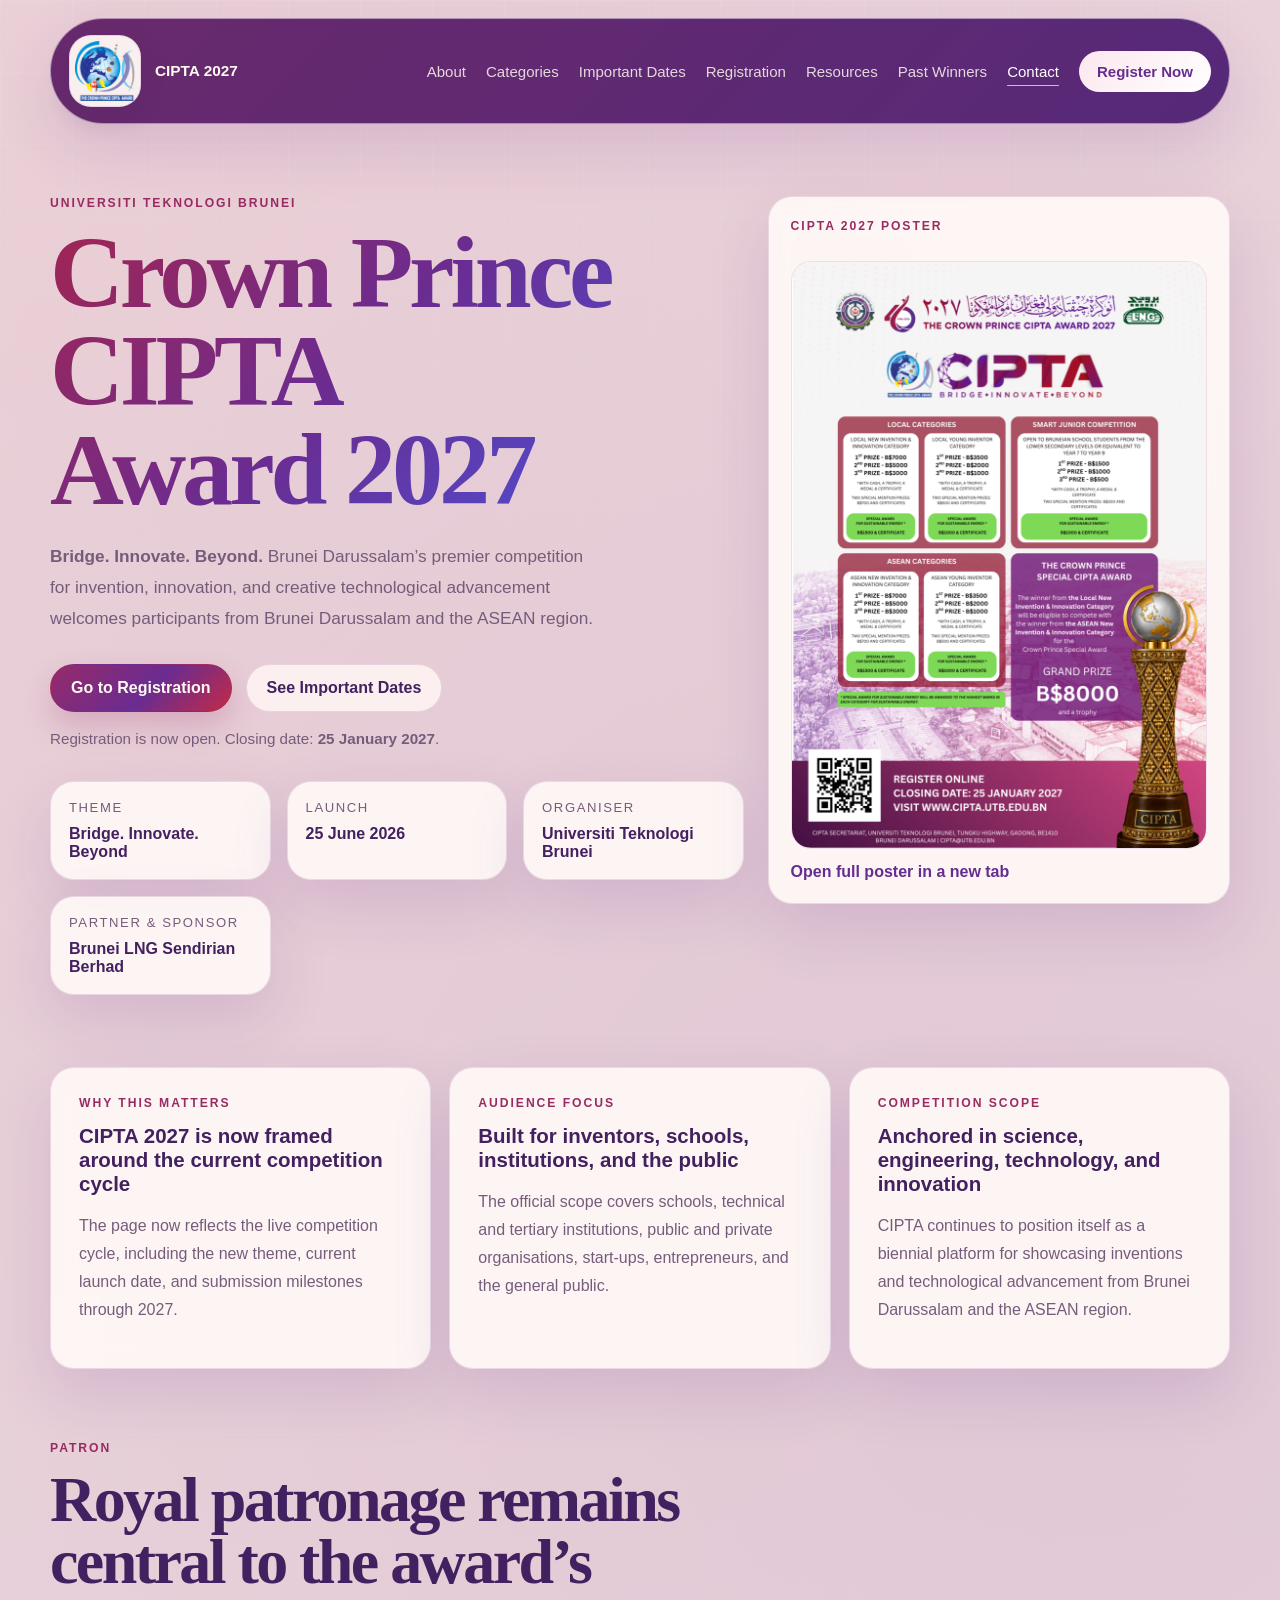
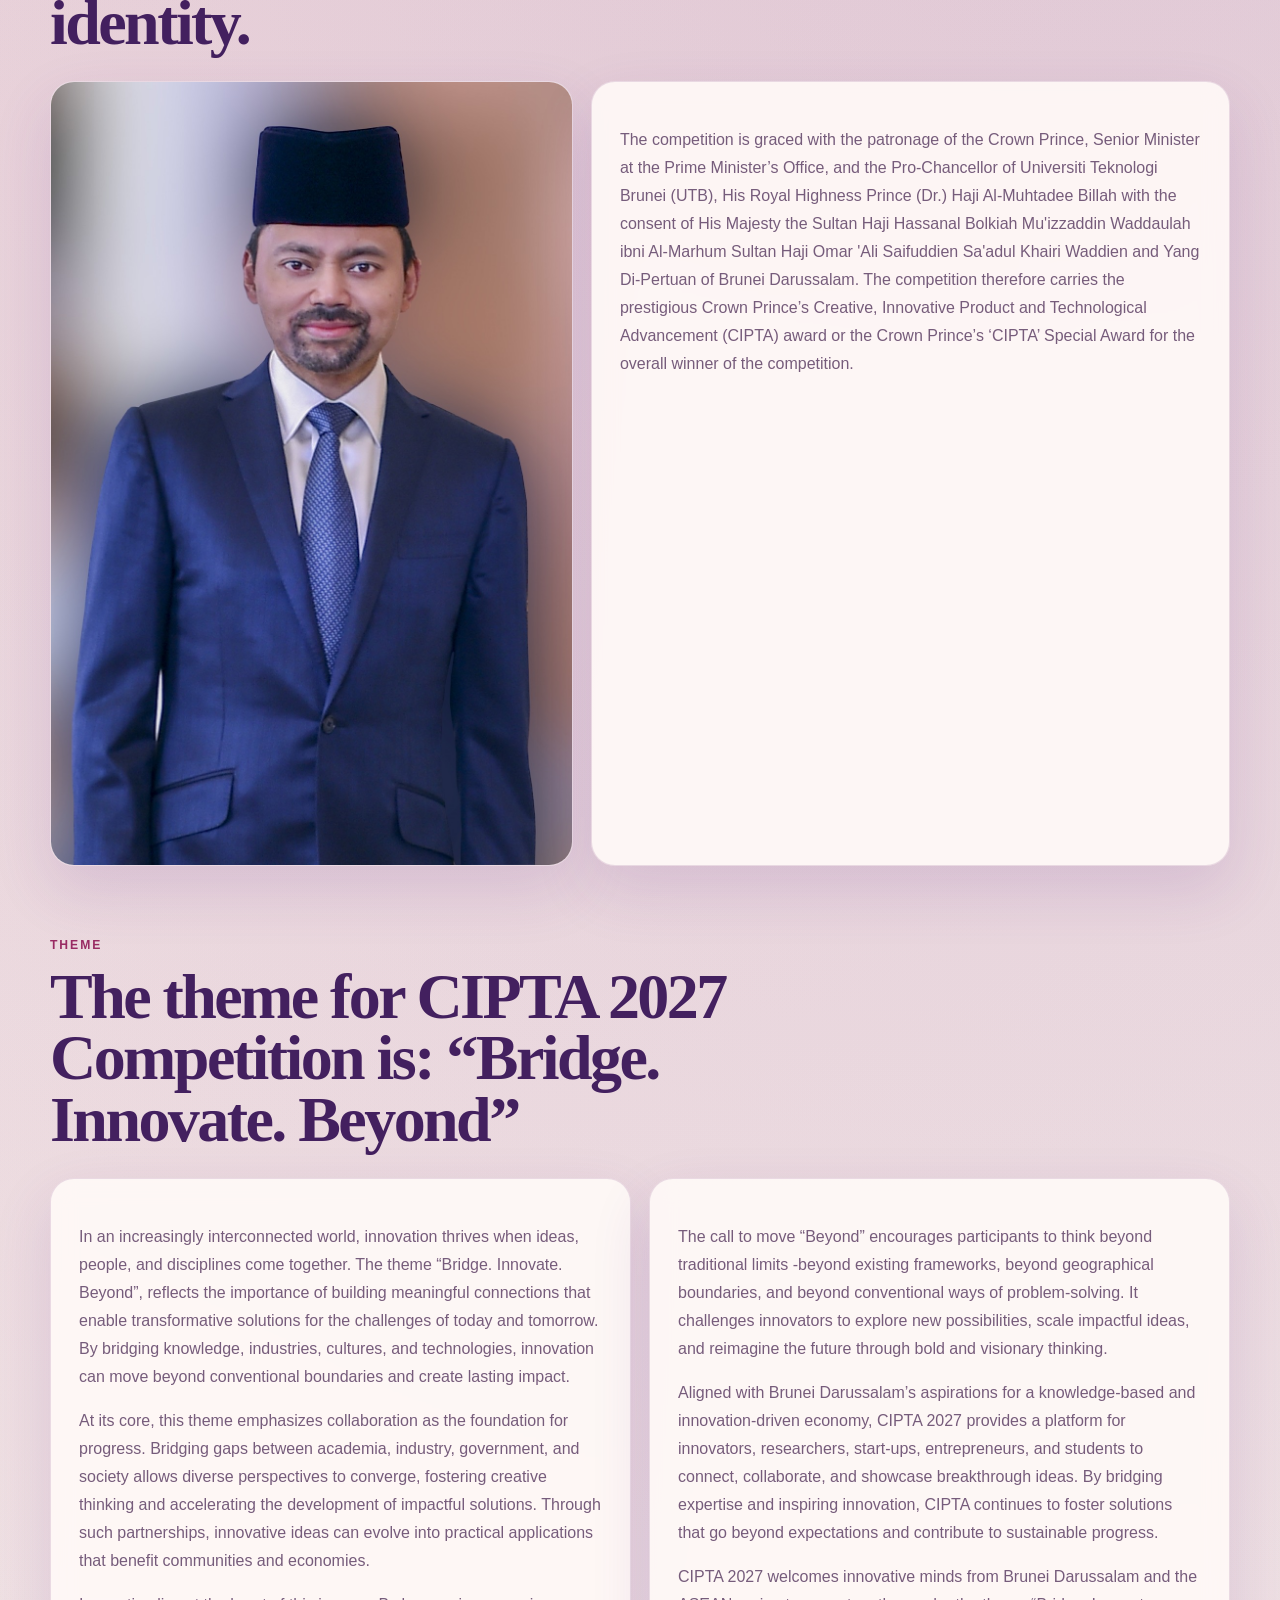
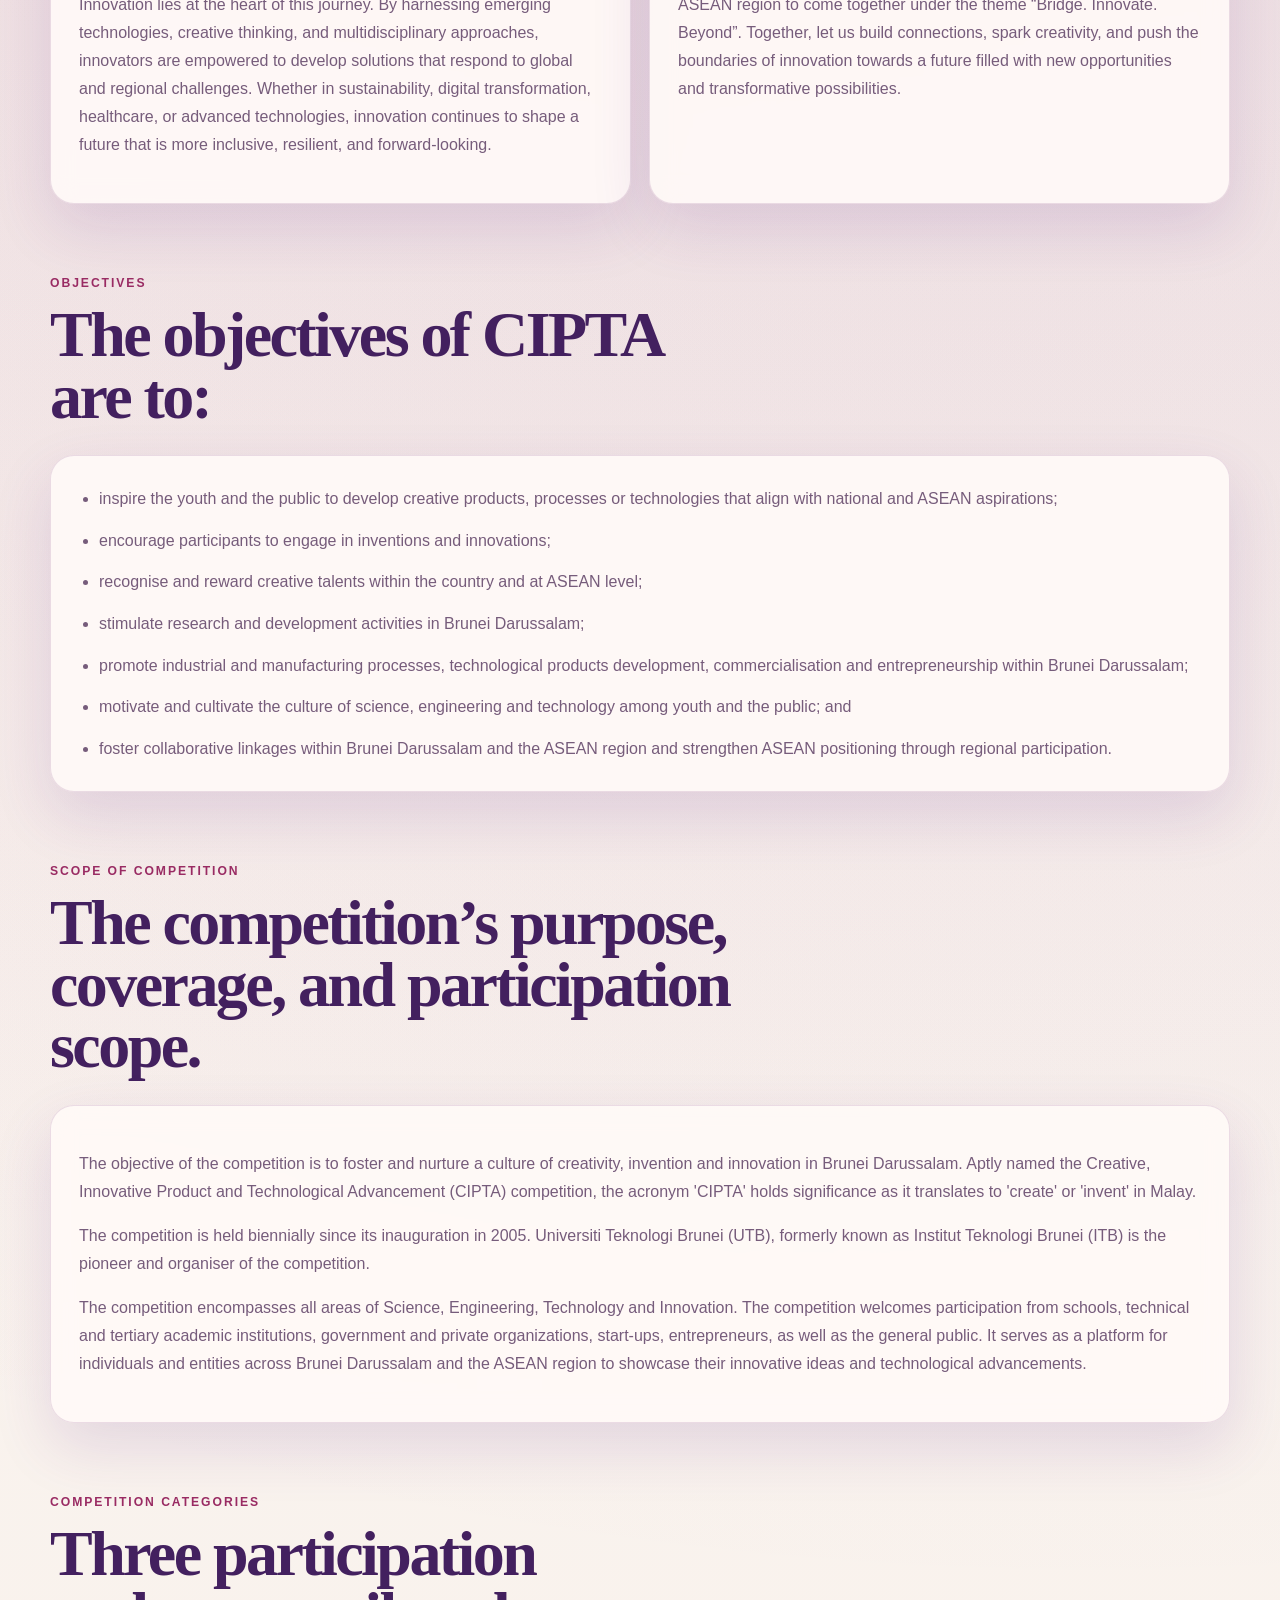
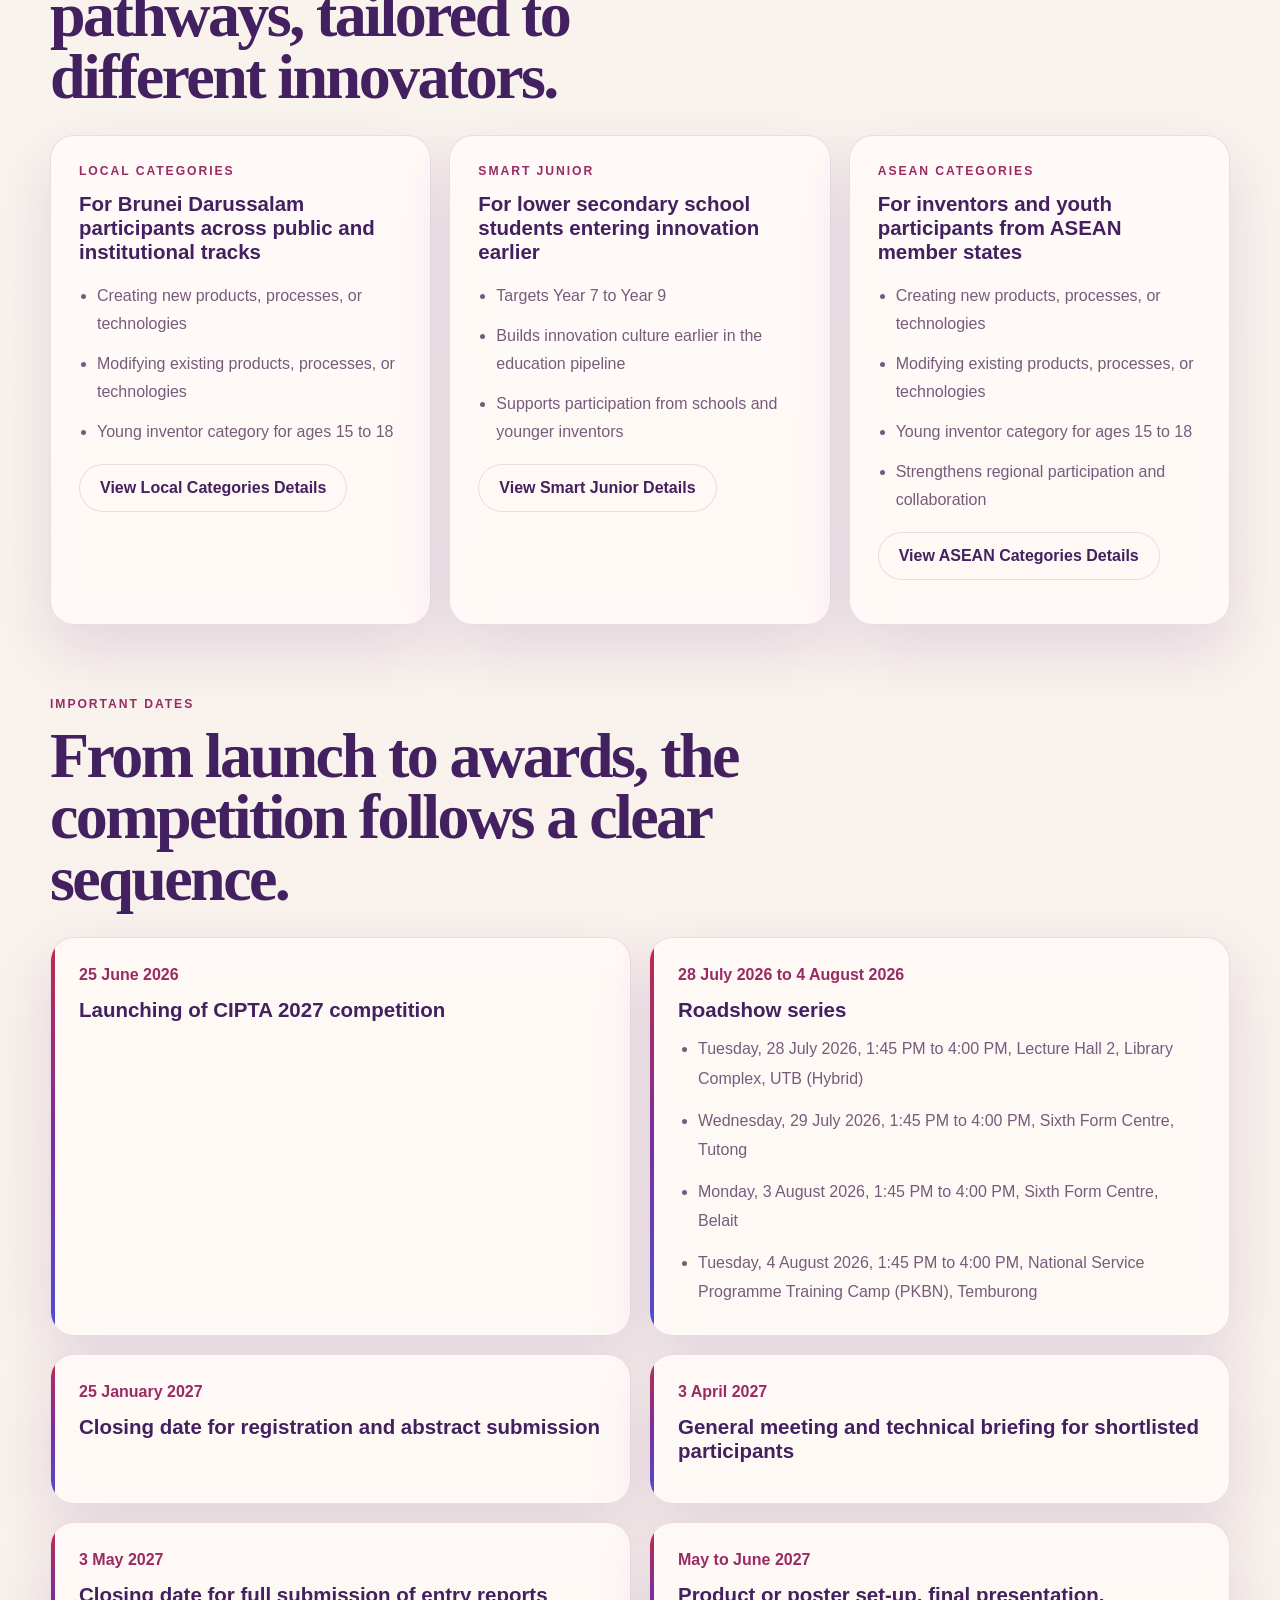
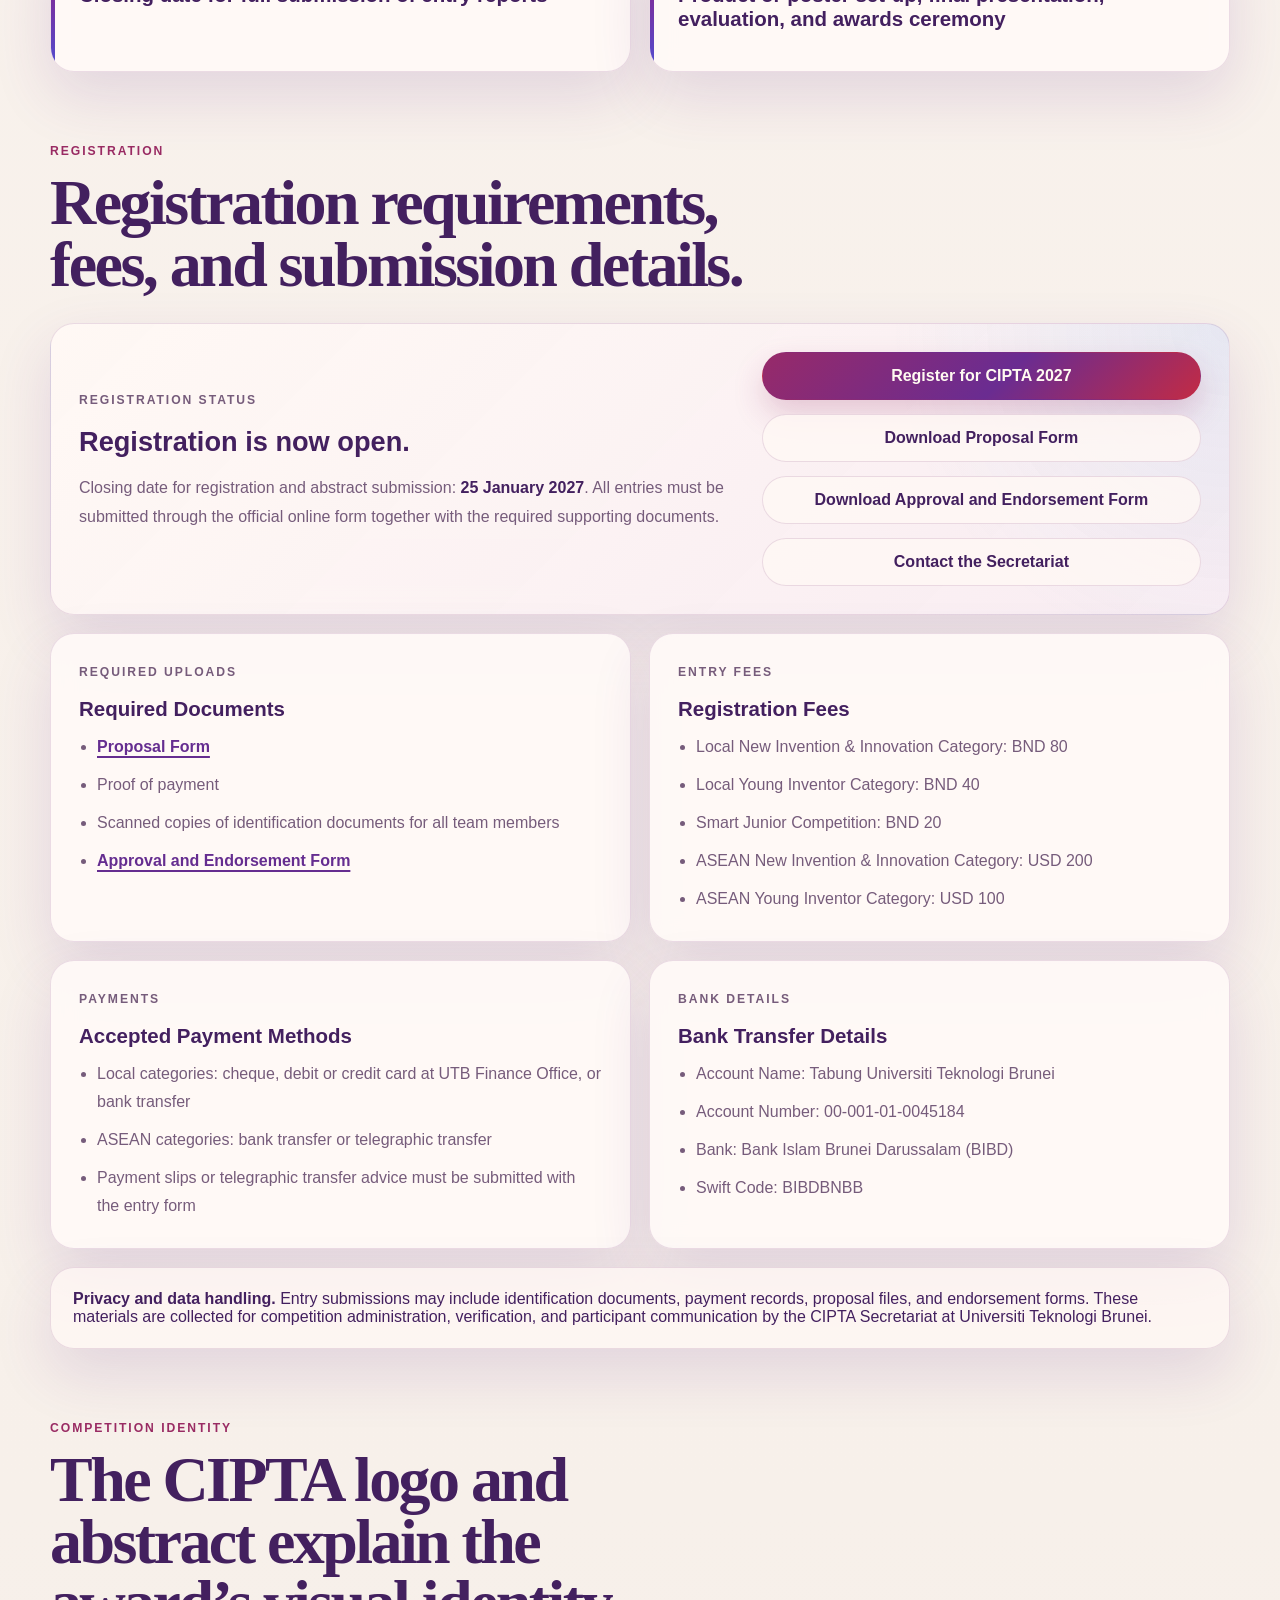
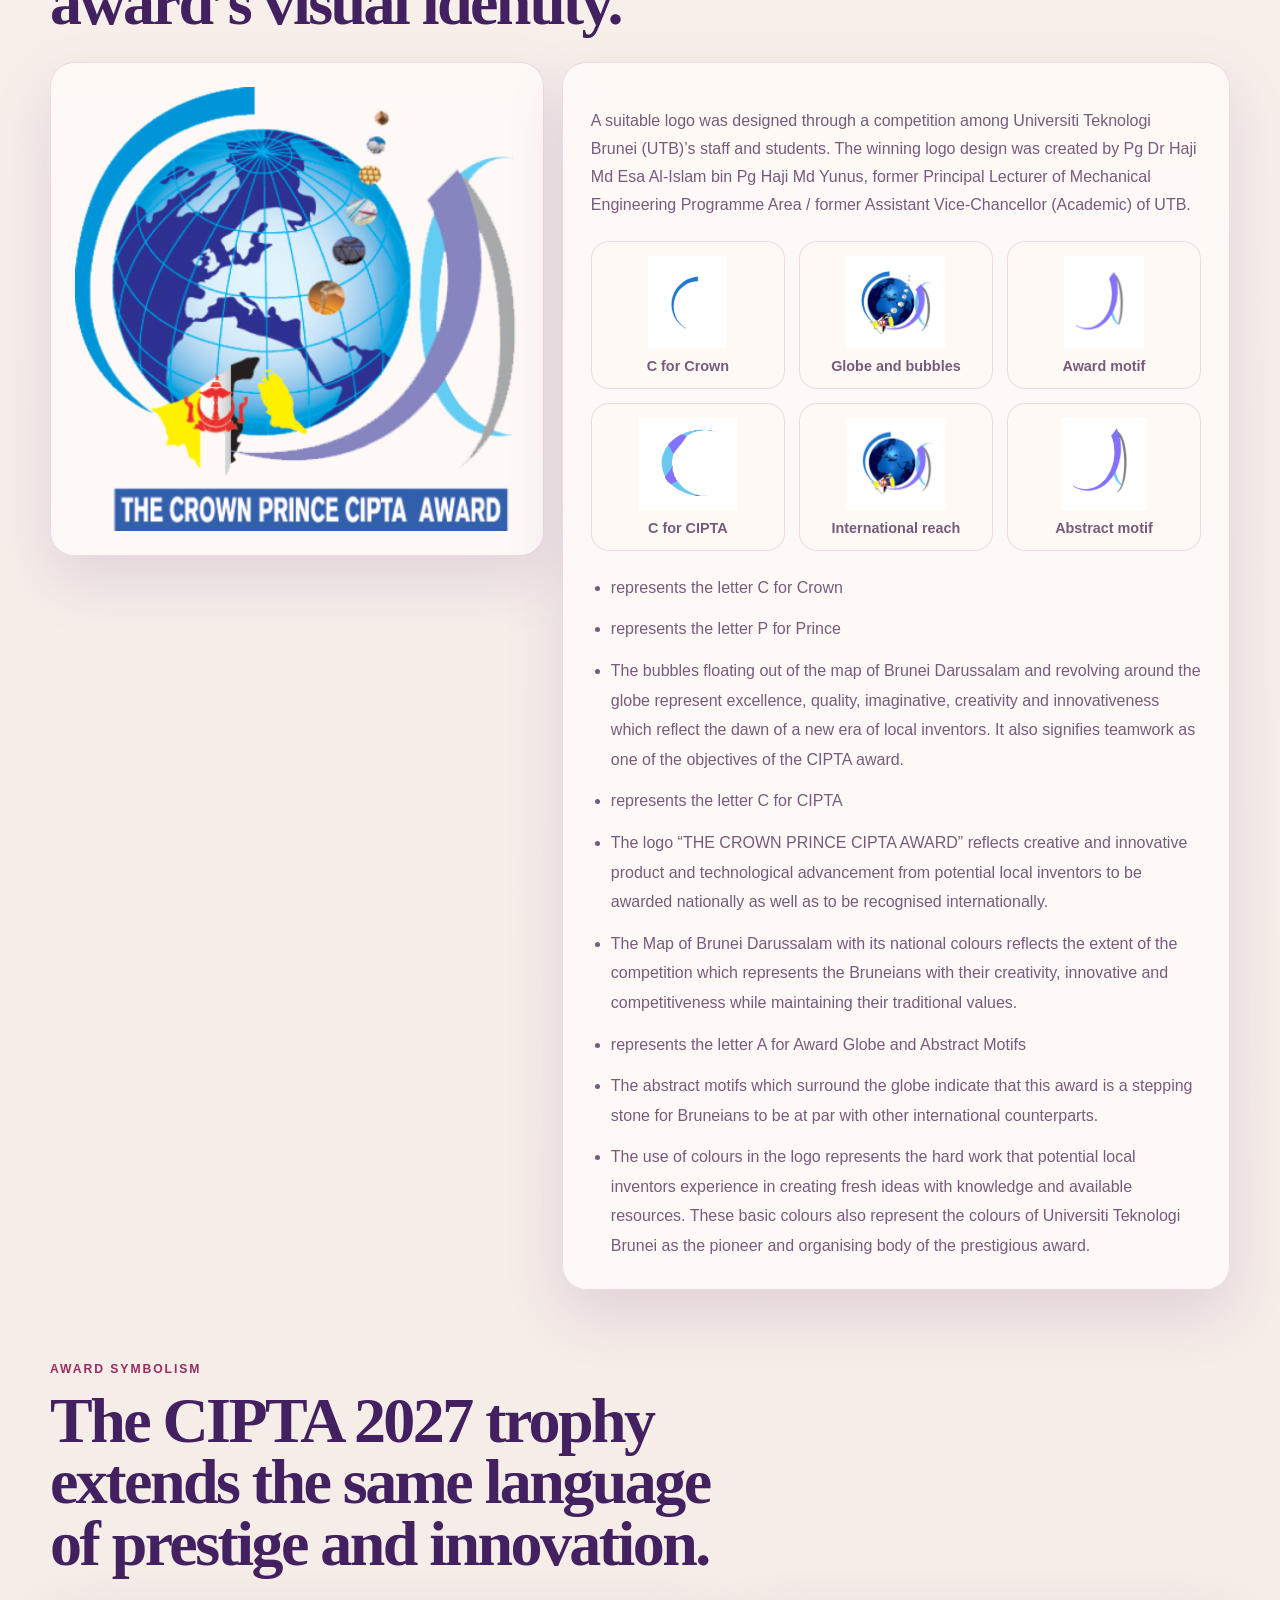
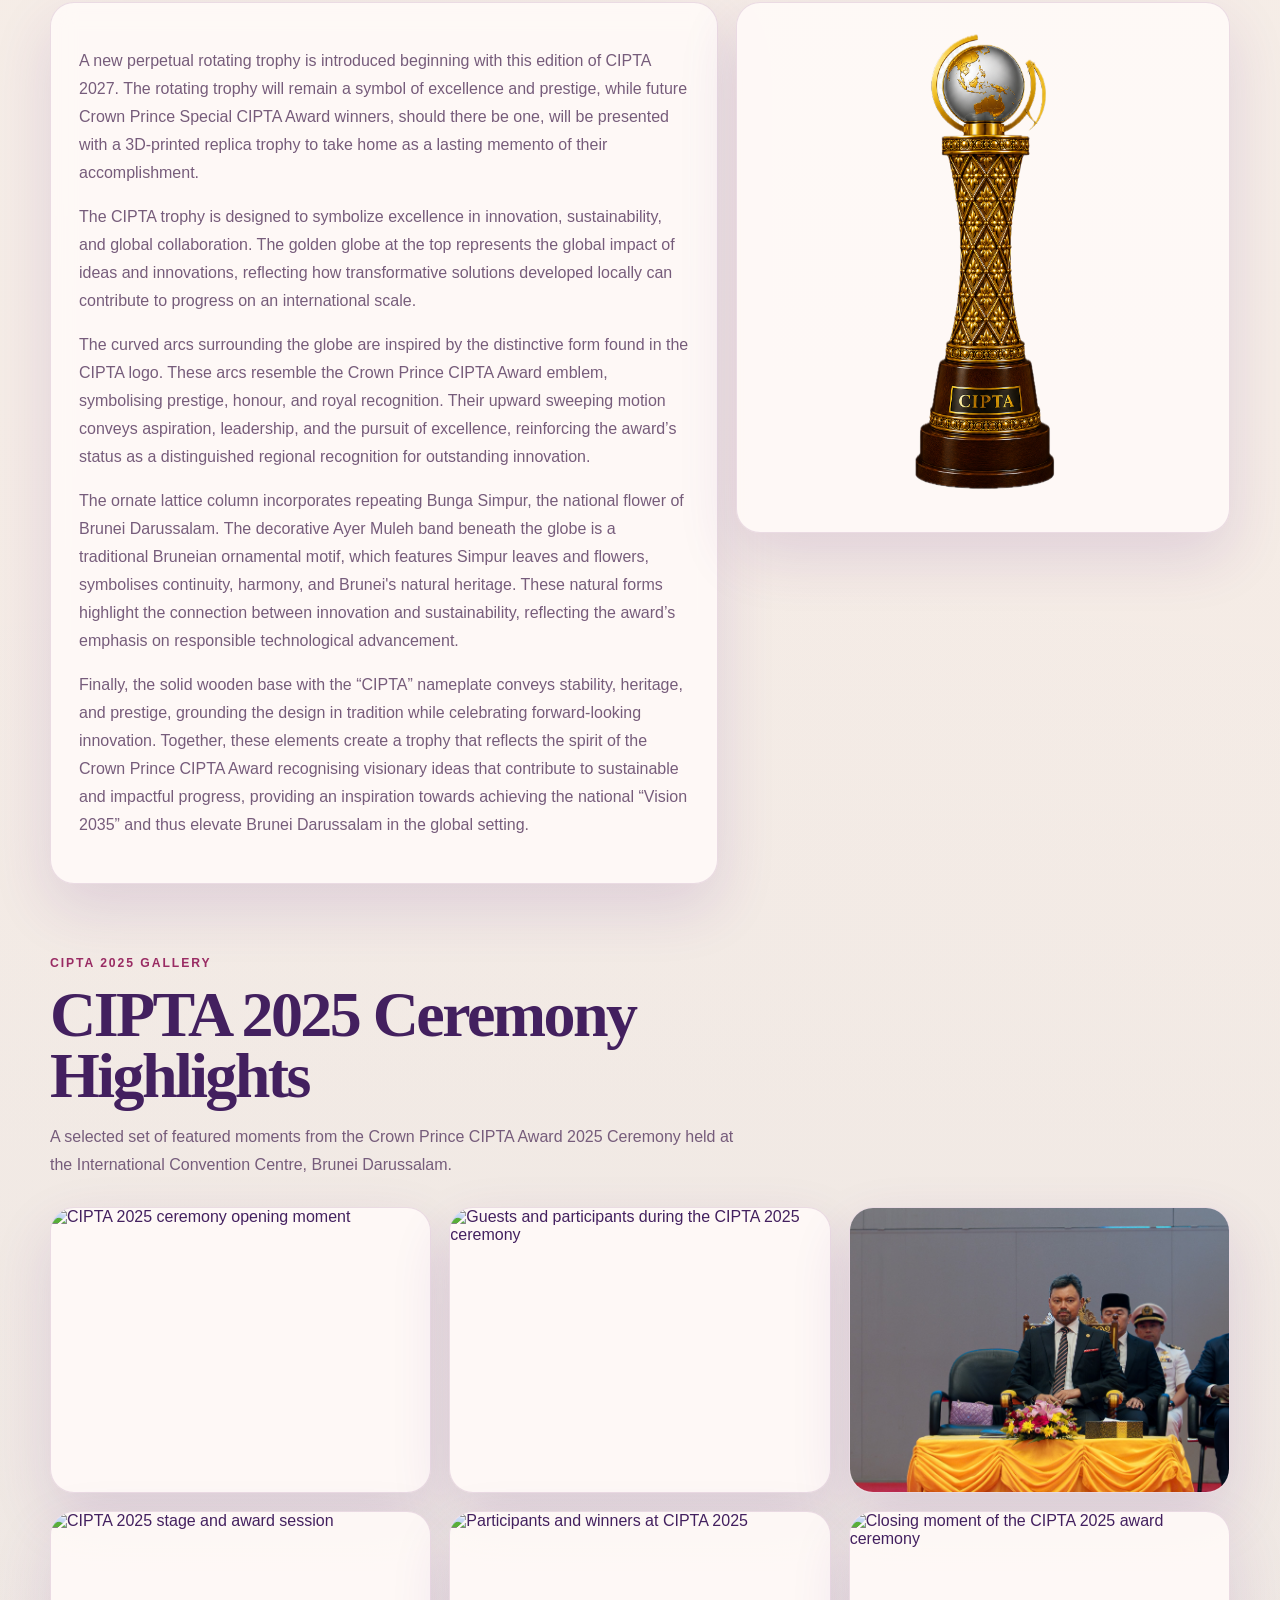
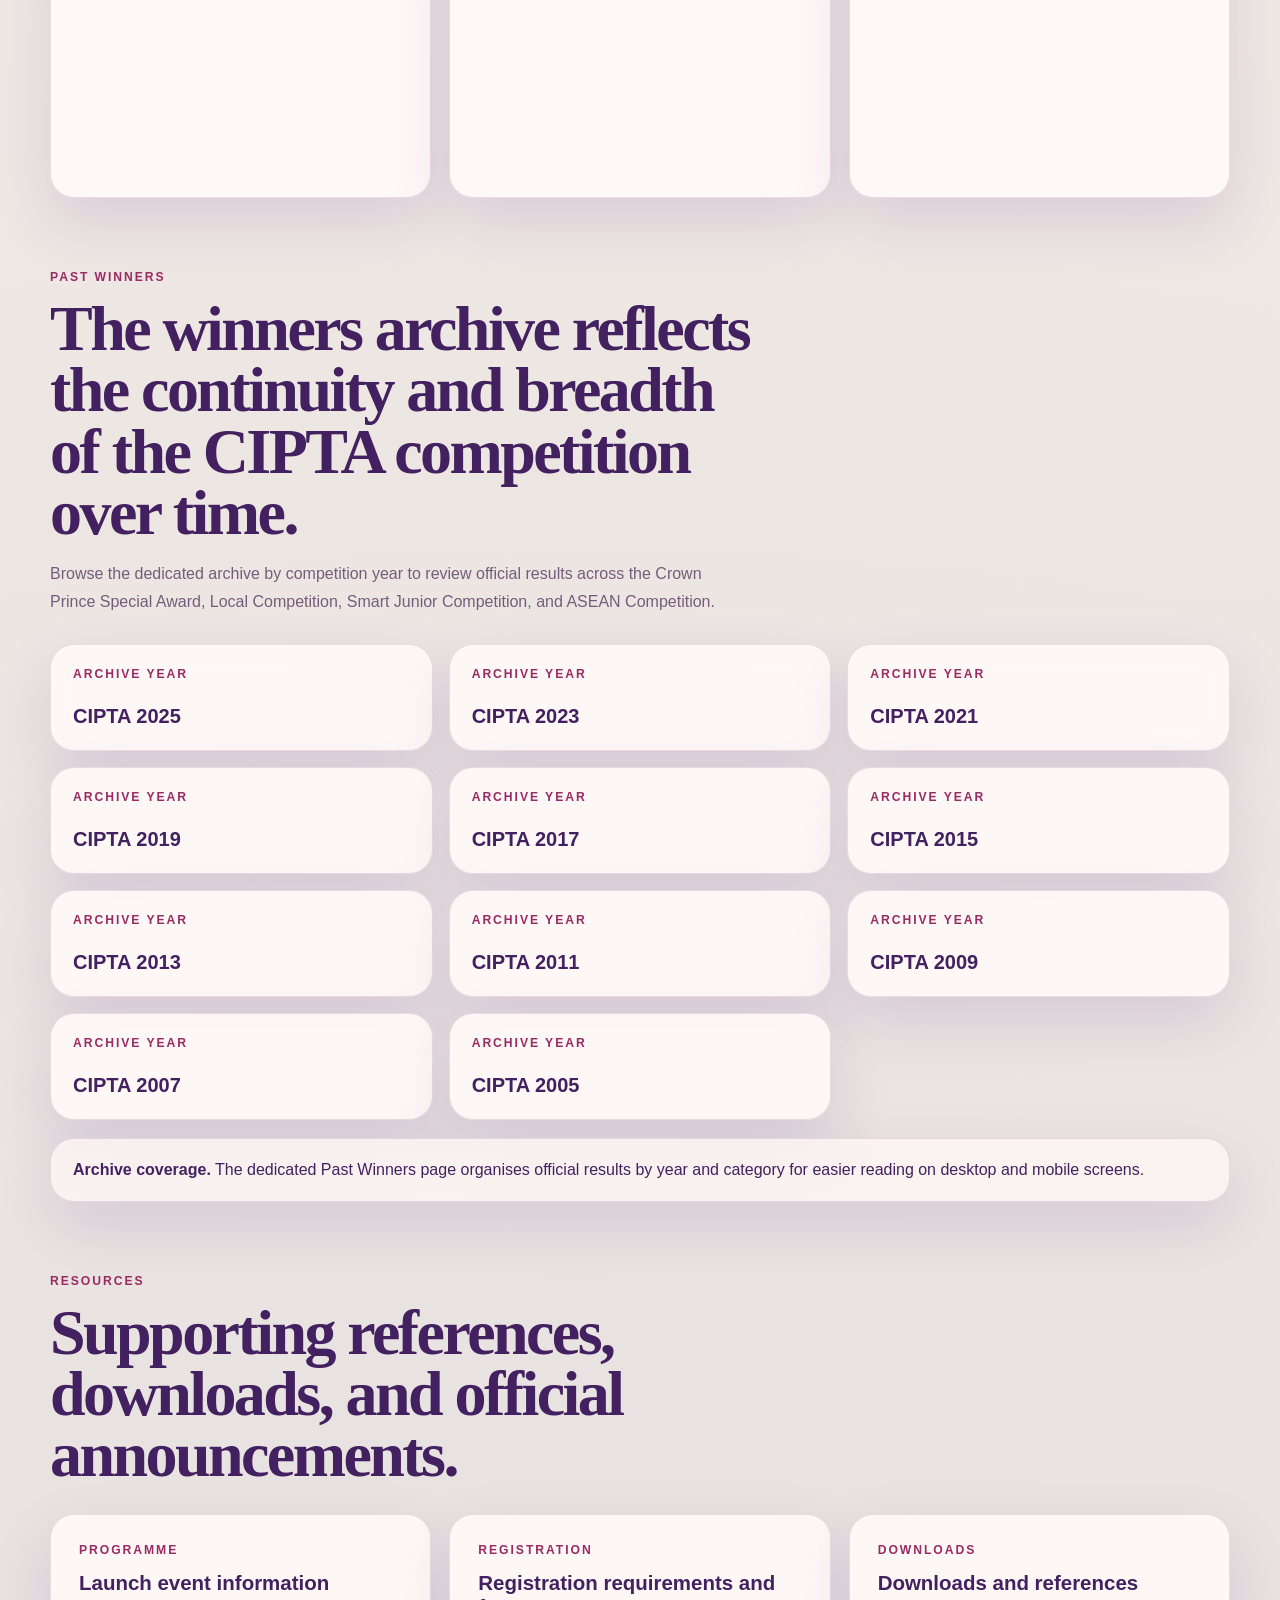
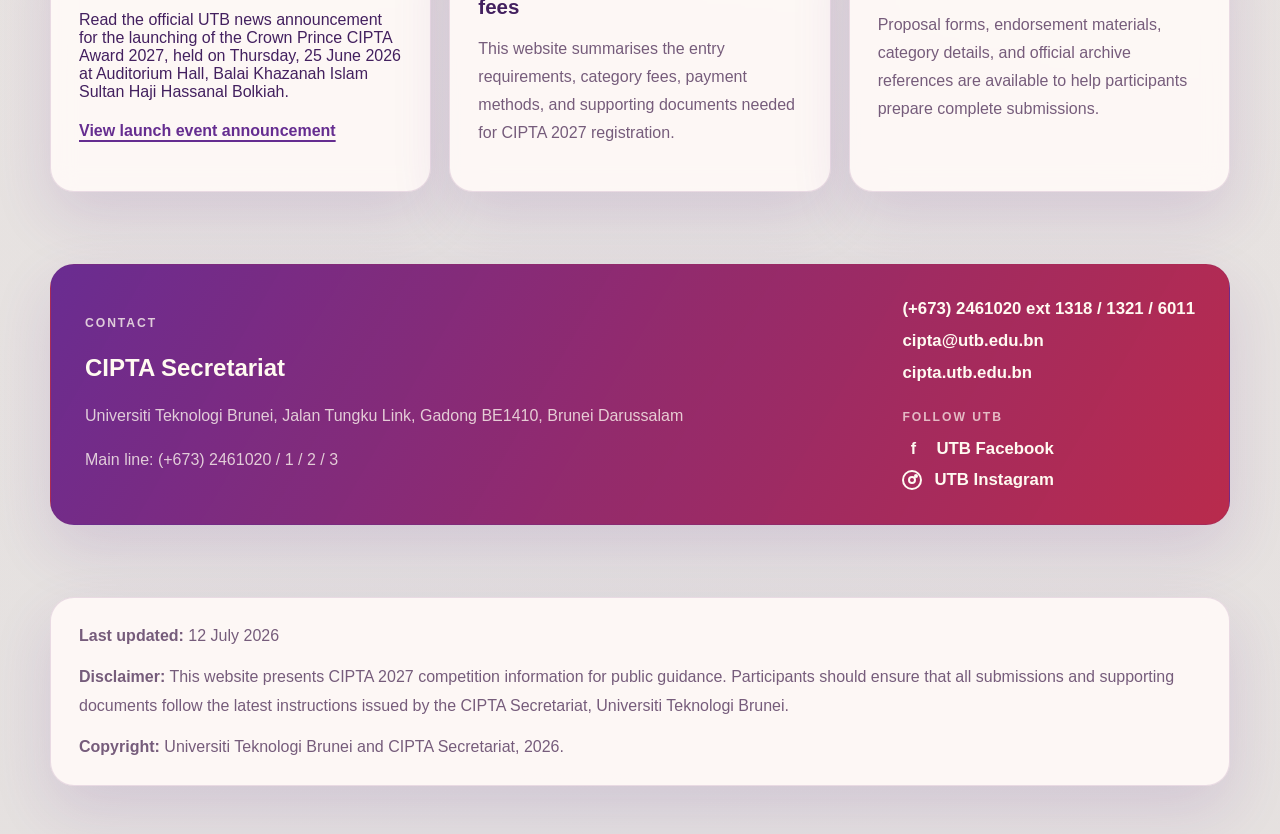
==== commit 17a94cc4: "Refine category wording on homepage and Smart Junior page" ====
--- a/index.html
+++ b/index.html
@@ -326,7 +326,7 @@
               <ul>
                 <li>Creating new products, processes, or technologies</li>
                 <li>Modifying existing products, processes, or technologies</li>
-                <li>Includes young inventor participation in upper secondary years</li>
+                <li>Young inventor category for ages 15 to 18</li>
               </ul>
               <p class="category-link"><a class="button button-secondary" href="local-categories.html">View Local Categories Details</a></p>
             </article>
@@ -334,7 +334,7 @@
               <p class="card-kicker">Smart Junior</p>
               <h3>For lower secondary school students entering innovation earlier</h3>
               <ul>
-                <li>Targets Year 7 to Year 9 or equivalent</li>
+                <li>Targets Year 7 to Year 9</li>
                 <li>Builds innovation culture earlier in the education pipeline</li>
                 <li>Supports participation from schools and younger inventors</li>
               </ul>
@@ -344,7 +344,8 @@
               <p class="card-kicker">ASEAN Categories</p>
               <h3>For inventors and youth participants from ASEAN member states</h3>
               <ul>
-                <li>New invention and innovation category</li>
+                <li>Creating new products, processes, or technologies</li>
+                <li>Modifying existing products, processes, or technologies</li>
                 <li>Young inventor category for ages 15 to 18</li>
                 <li>Strengthens regional participation and collaboration</li>
               </ul>
@@ -471,12 +472,11 @@
               <p class="card-kicker">Entry Fees</p>
               <h3>Registration Fees</h3>
               <ul>
-                <li>Local Category 1: BND 80</li>
-                <li>Local Category 2: BND 80</li>
-                <li>Local Category 3 Young Inventors: BND 40</li>
+                <li>Local New Invention &amp; Innovation Category: BND 80</li>
+                <li>Local Young Inventor Category: BND 40</li>
                 <li>Smart Junior Competition: BND 20</li>
-                <li>ASEAN New Invention and Innovation: USD 200</li>
-                <li>ASEAN Young Inventor: USD 100</li>
+                <li>ASEAN New Invention &amp; Innovation Category: USD 200</li>
+                <li>ASEAN Young Inventor Category: USD 100</li>
               </ul>
             </article>
 
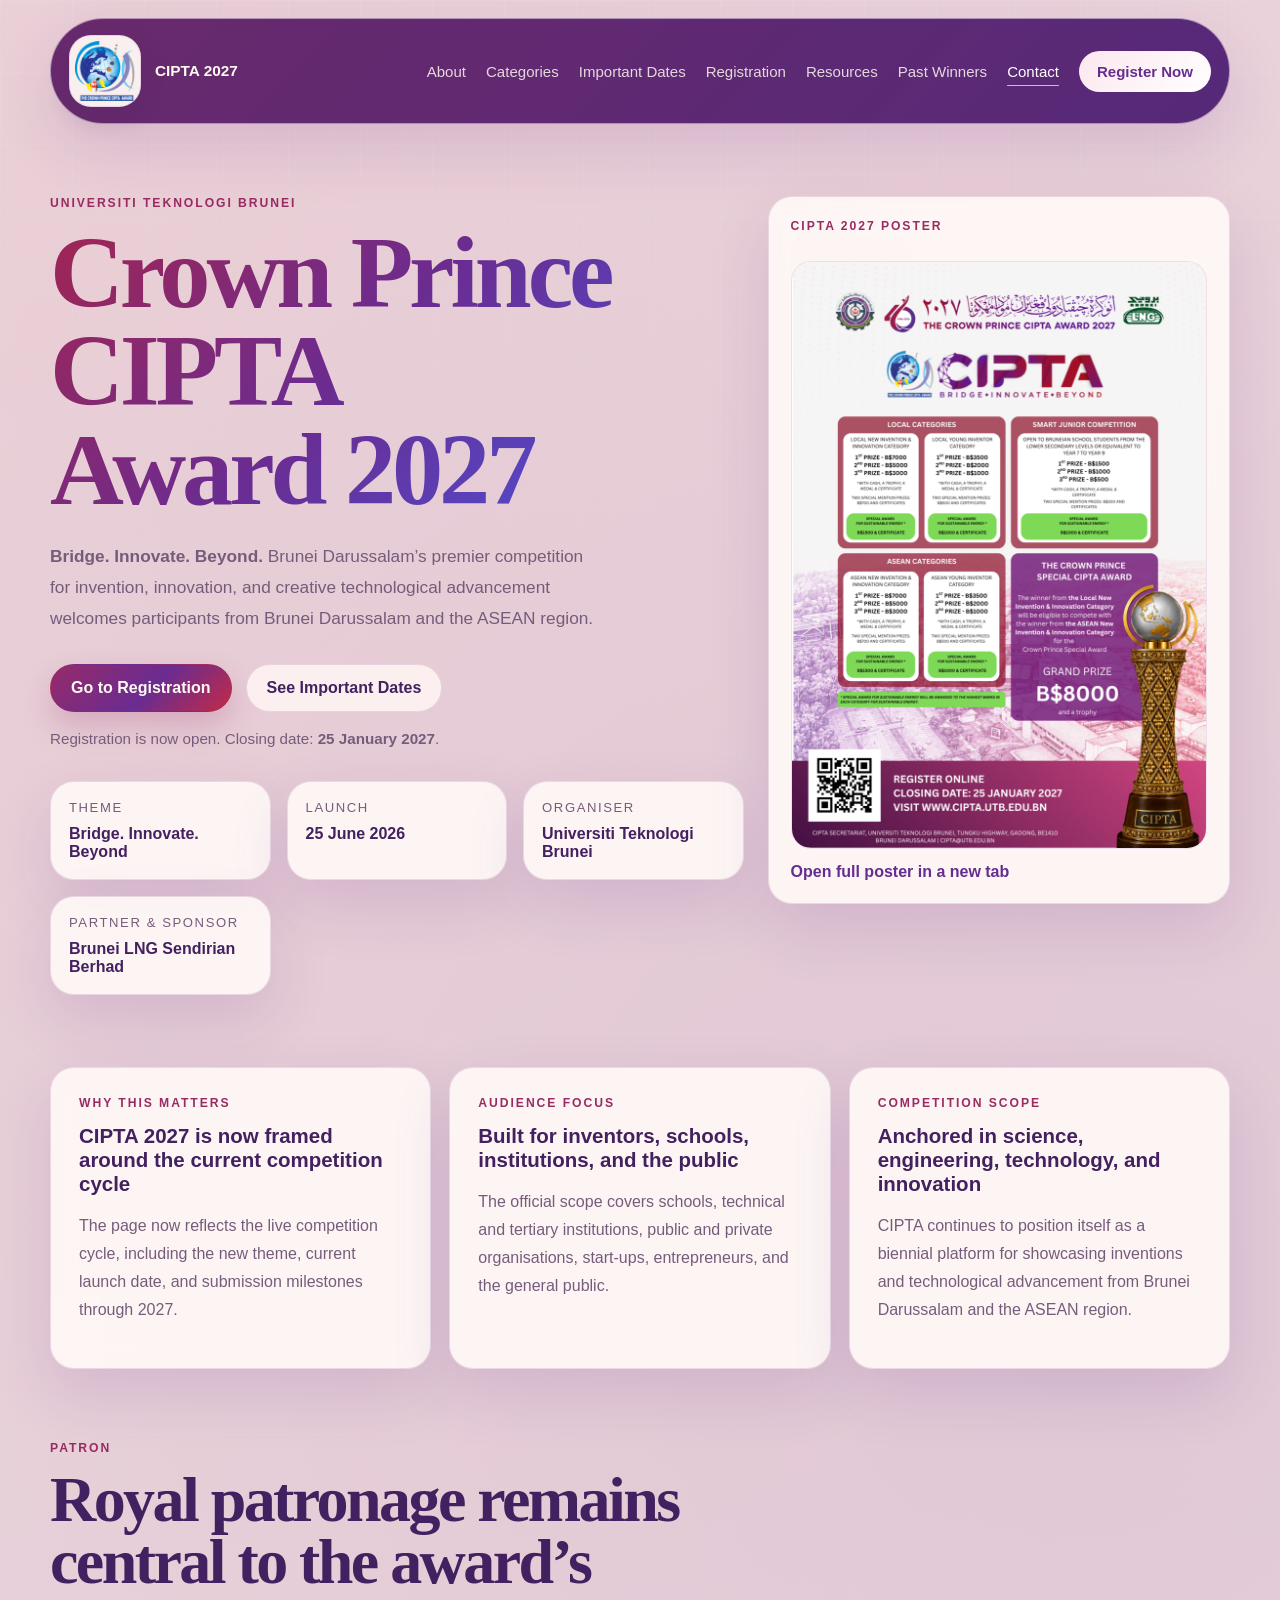
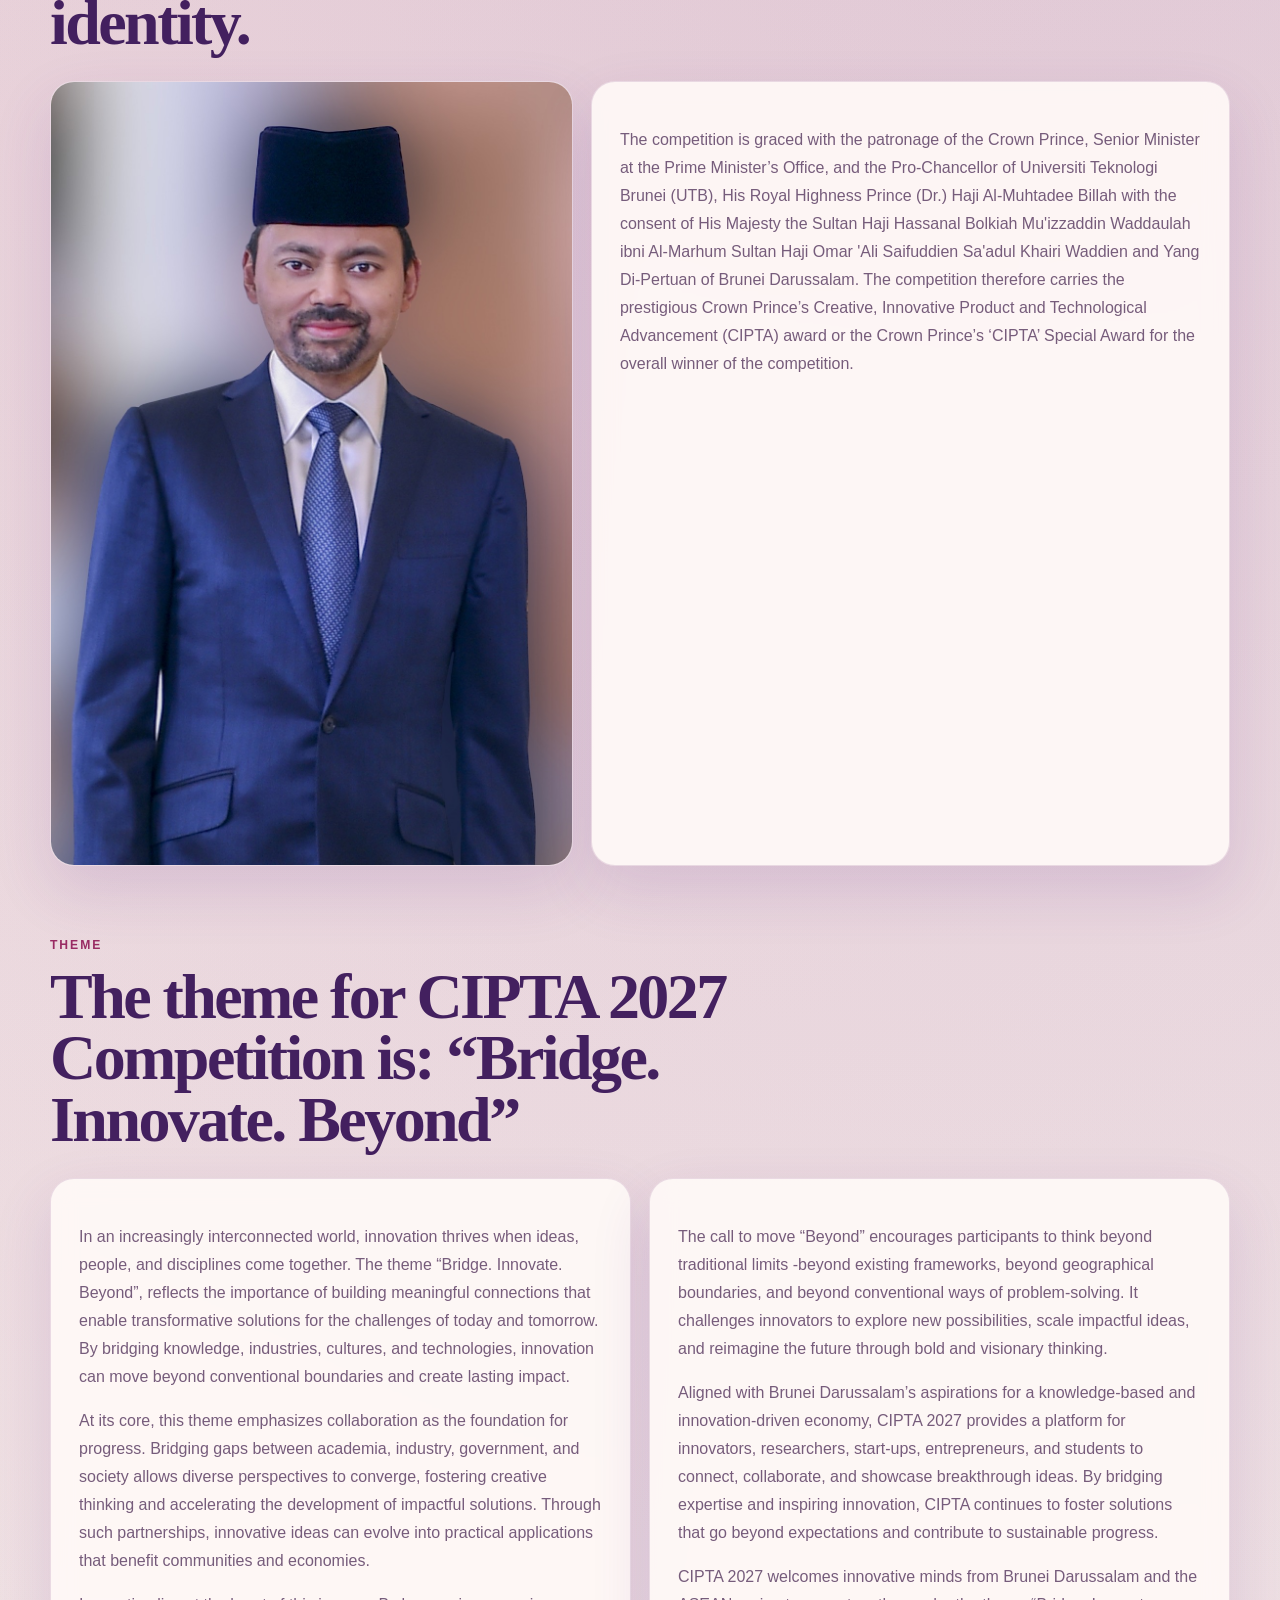
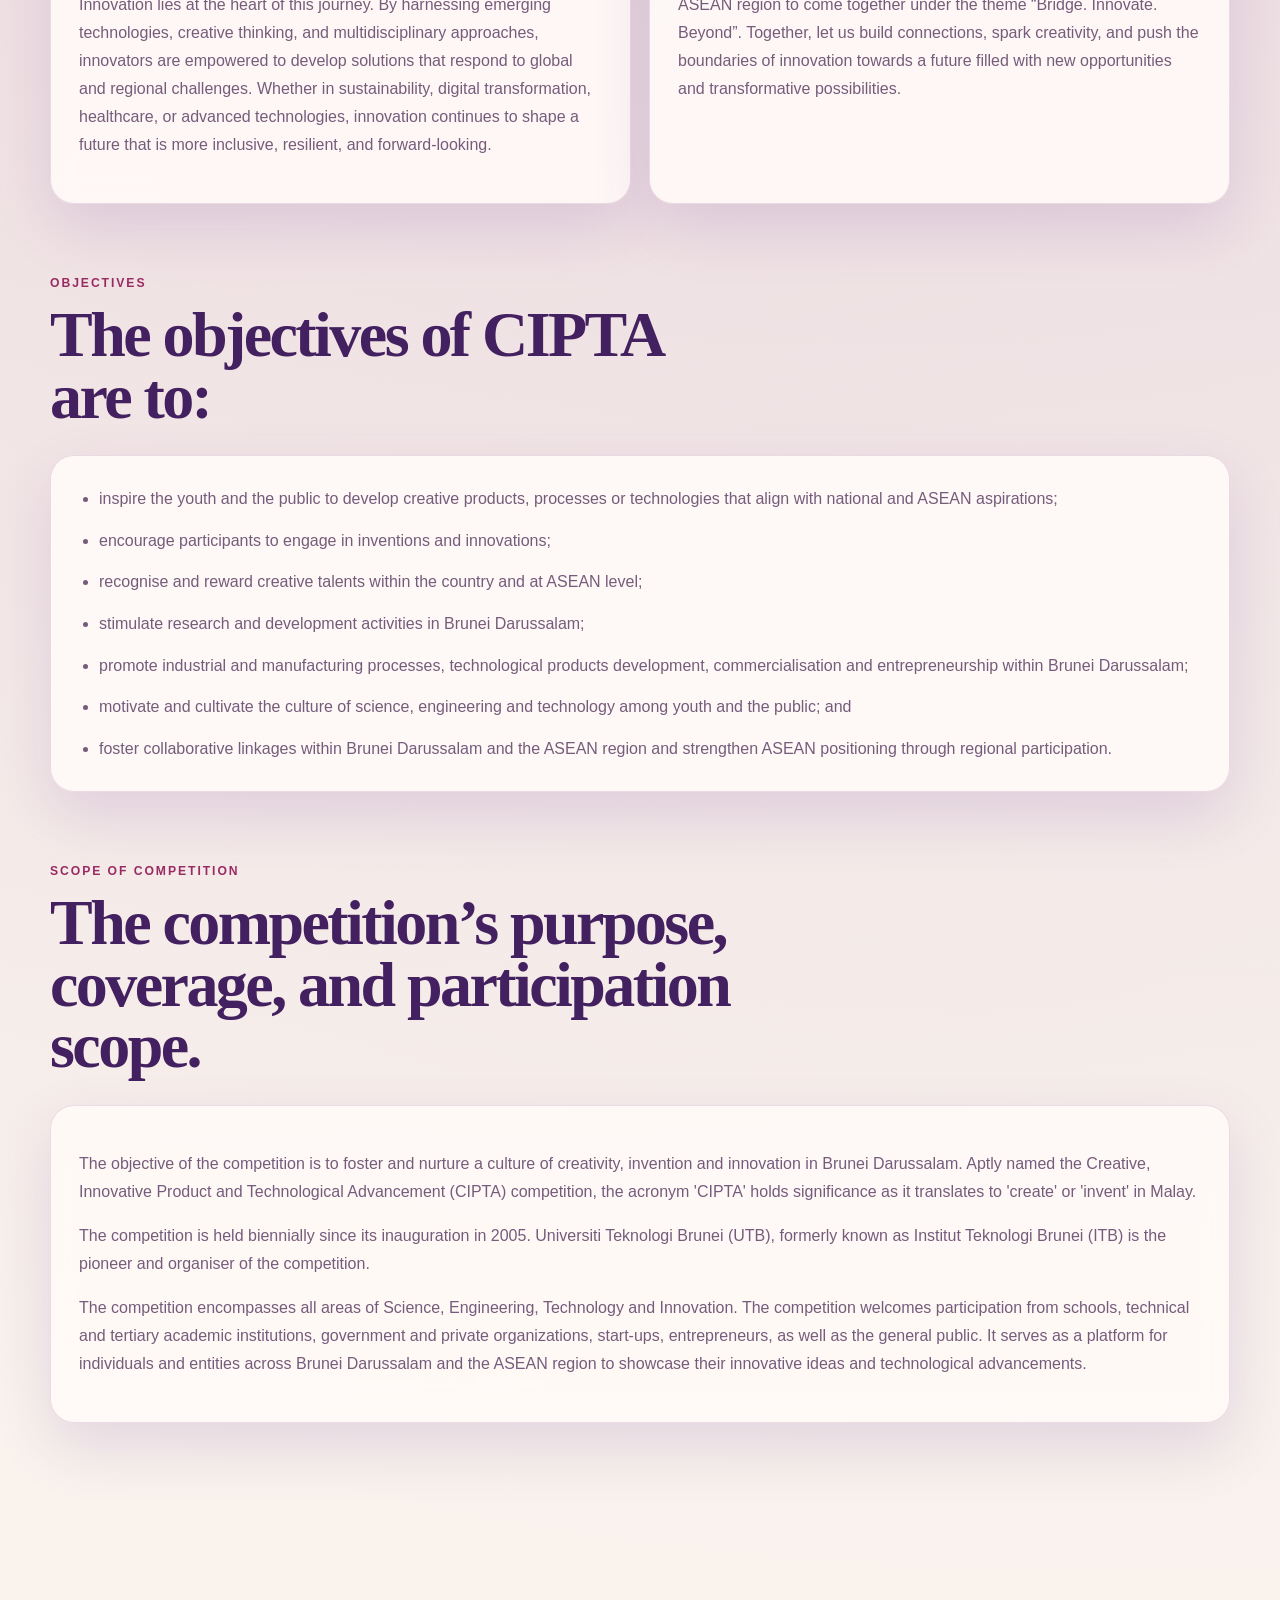
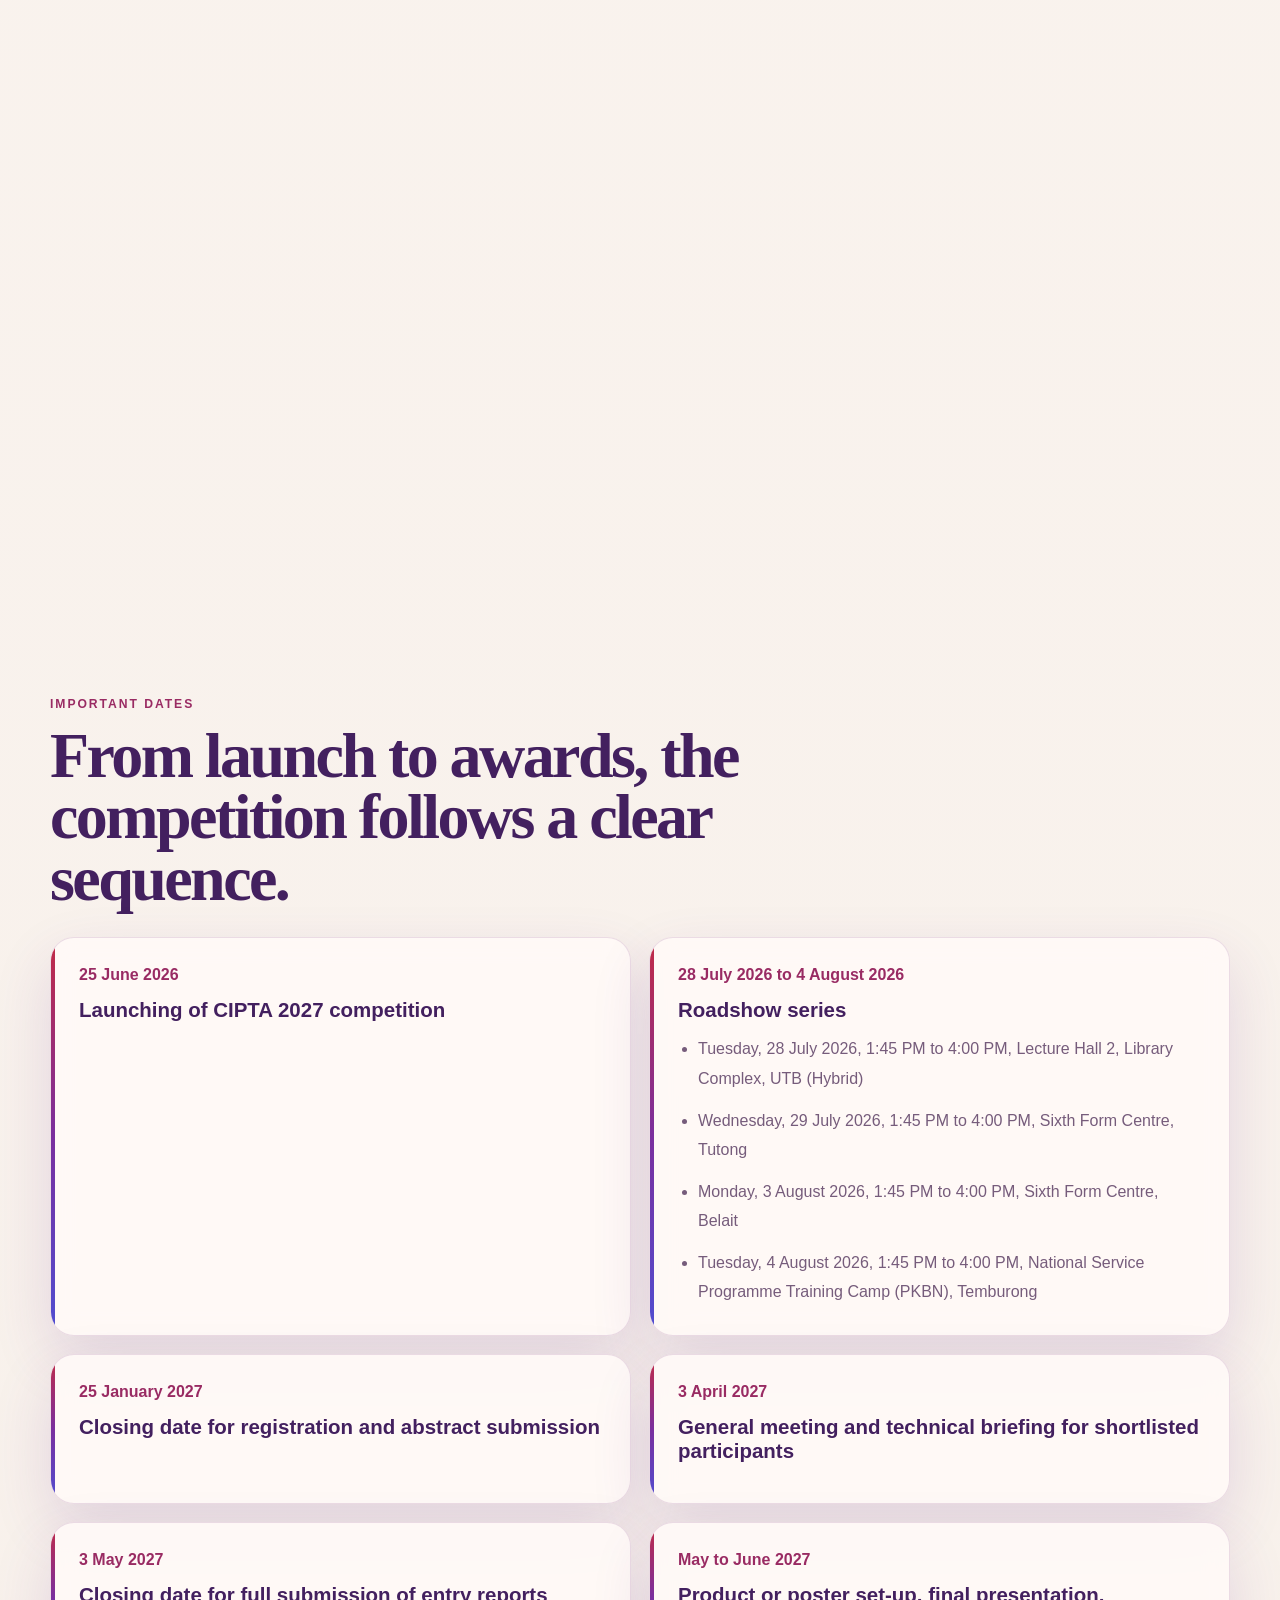
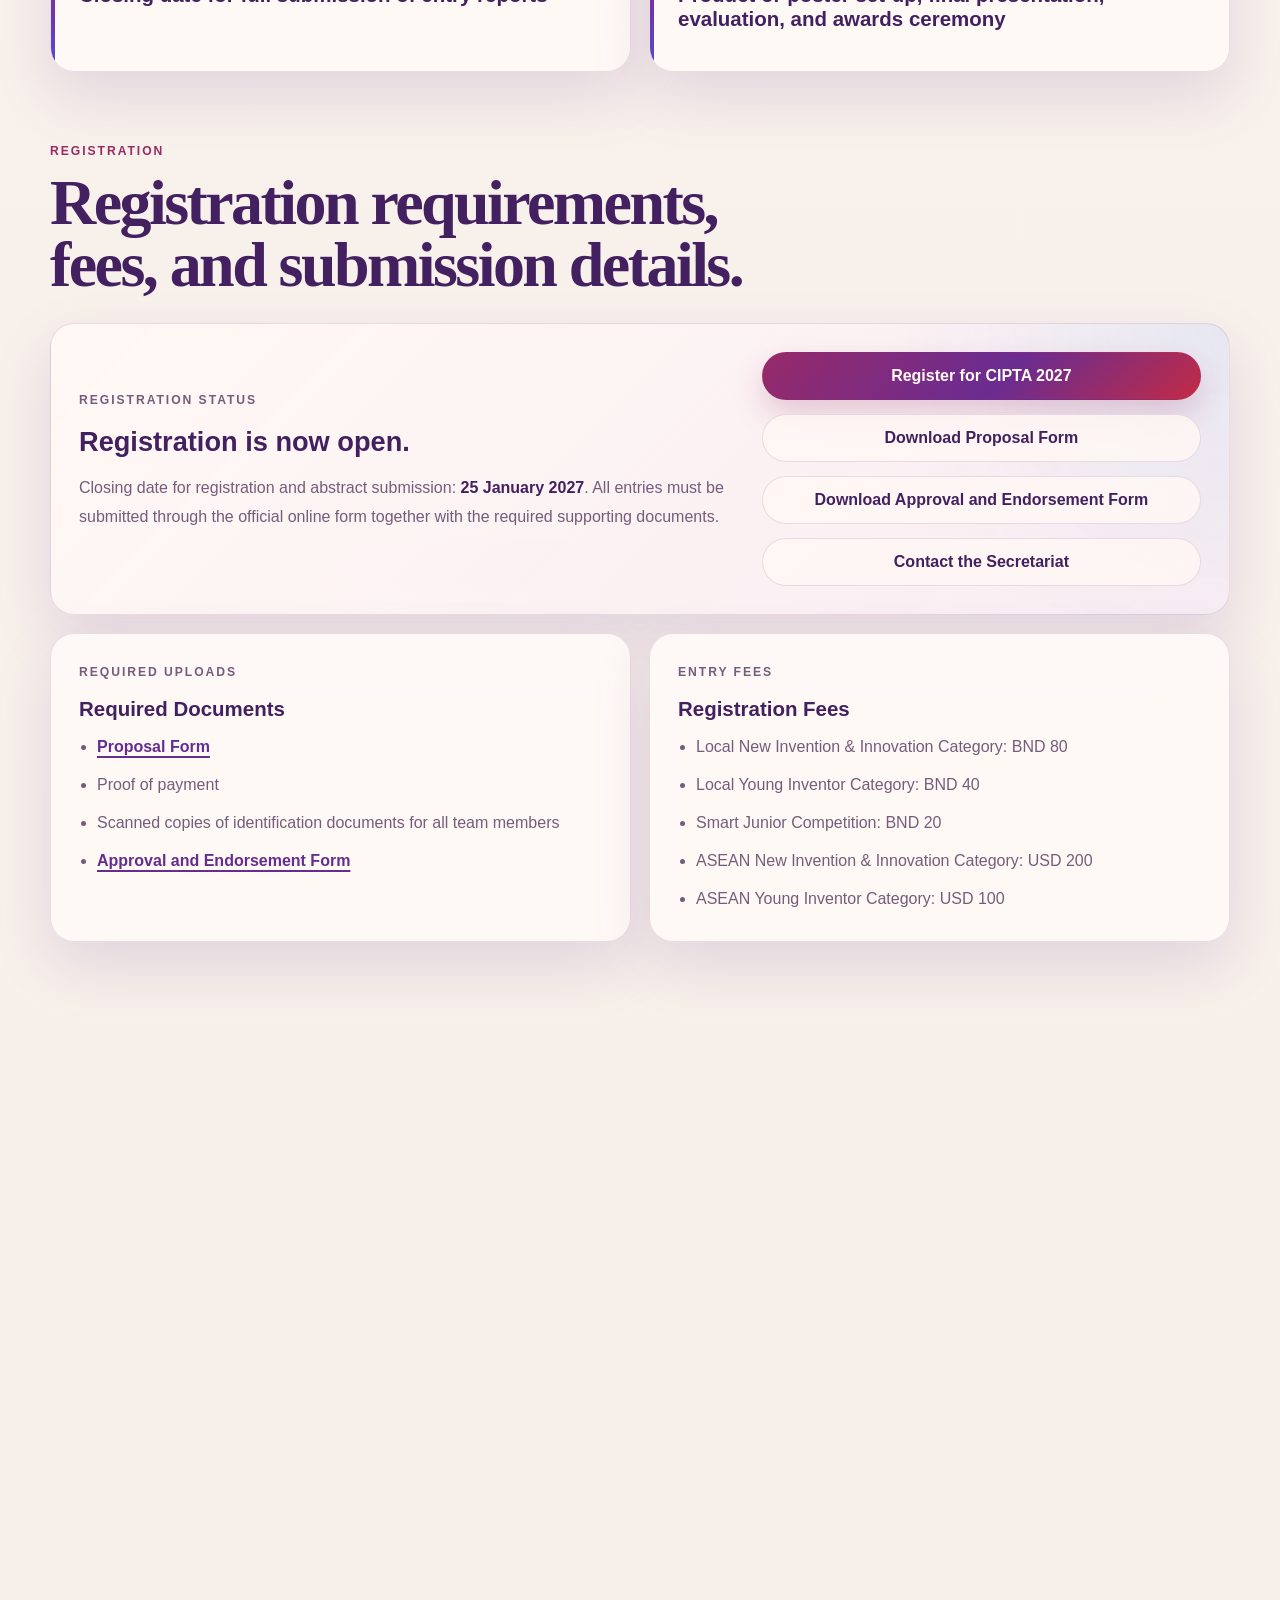
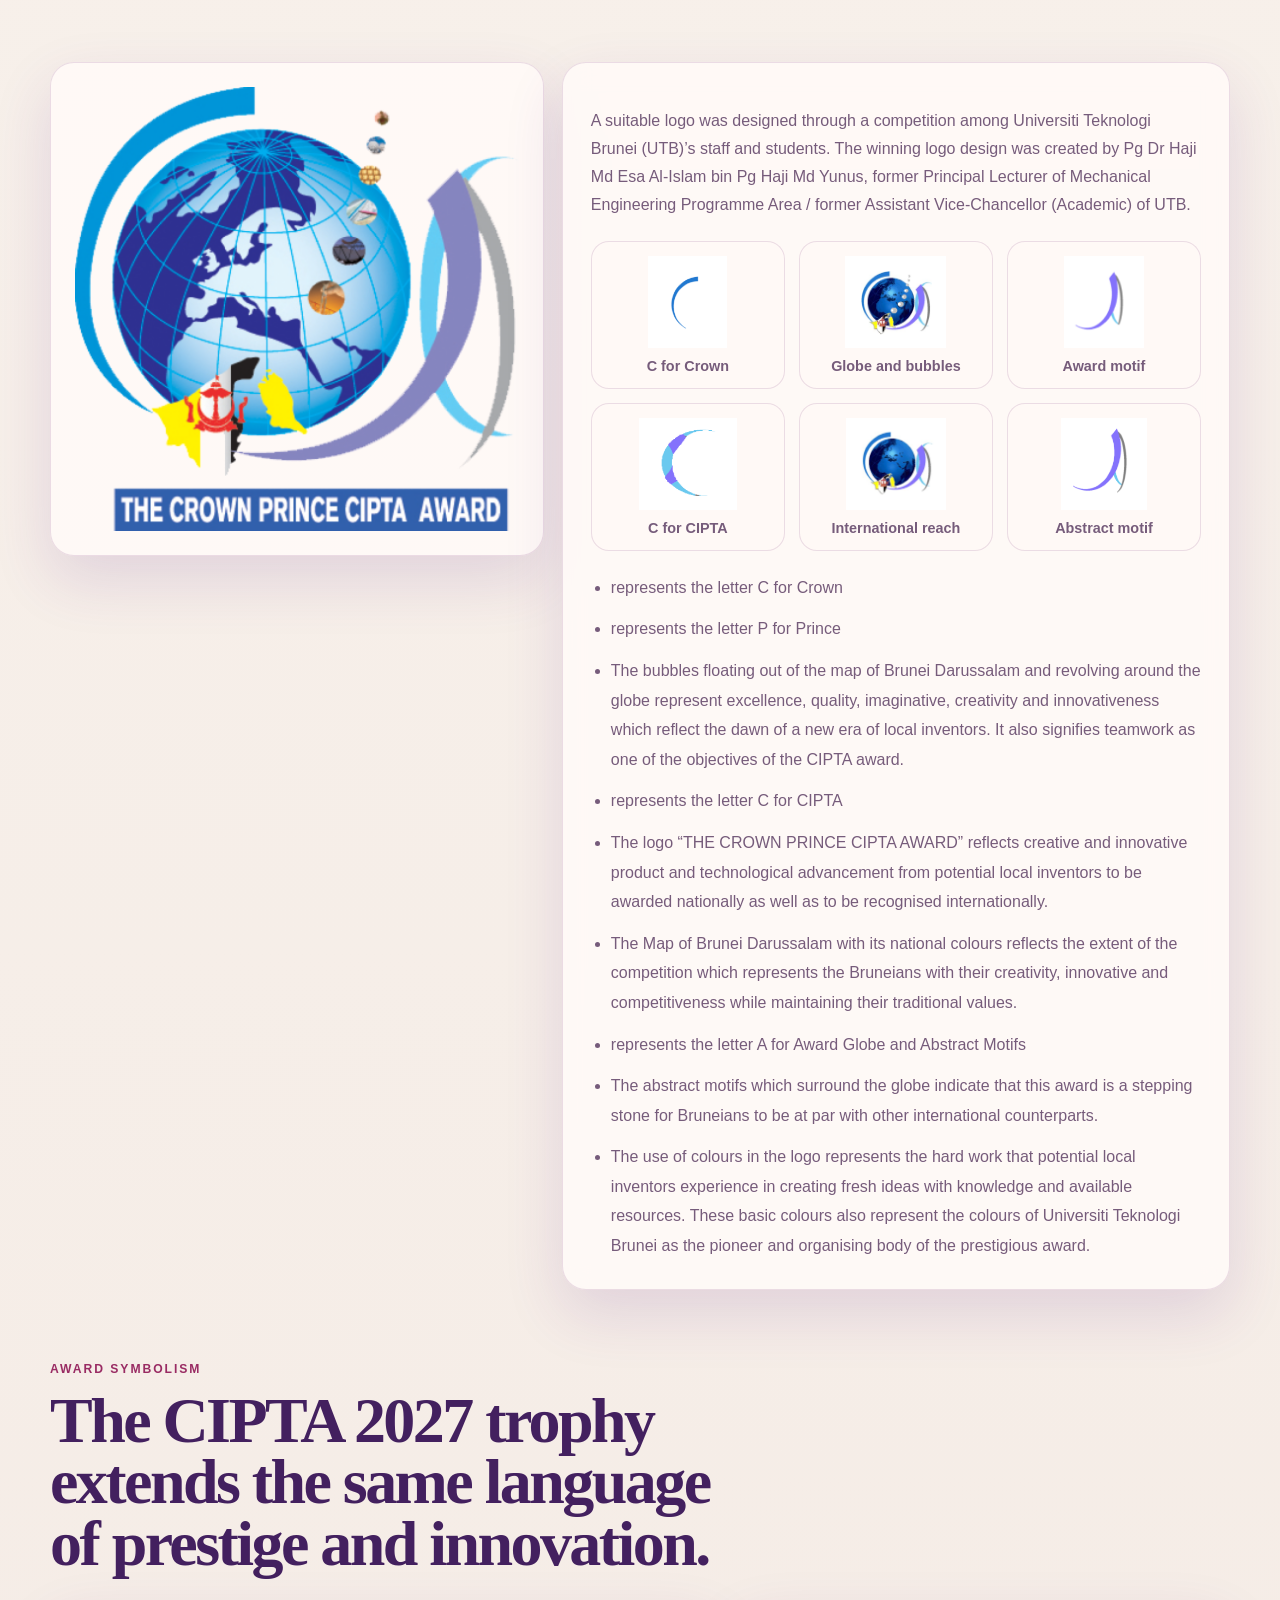
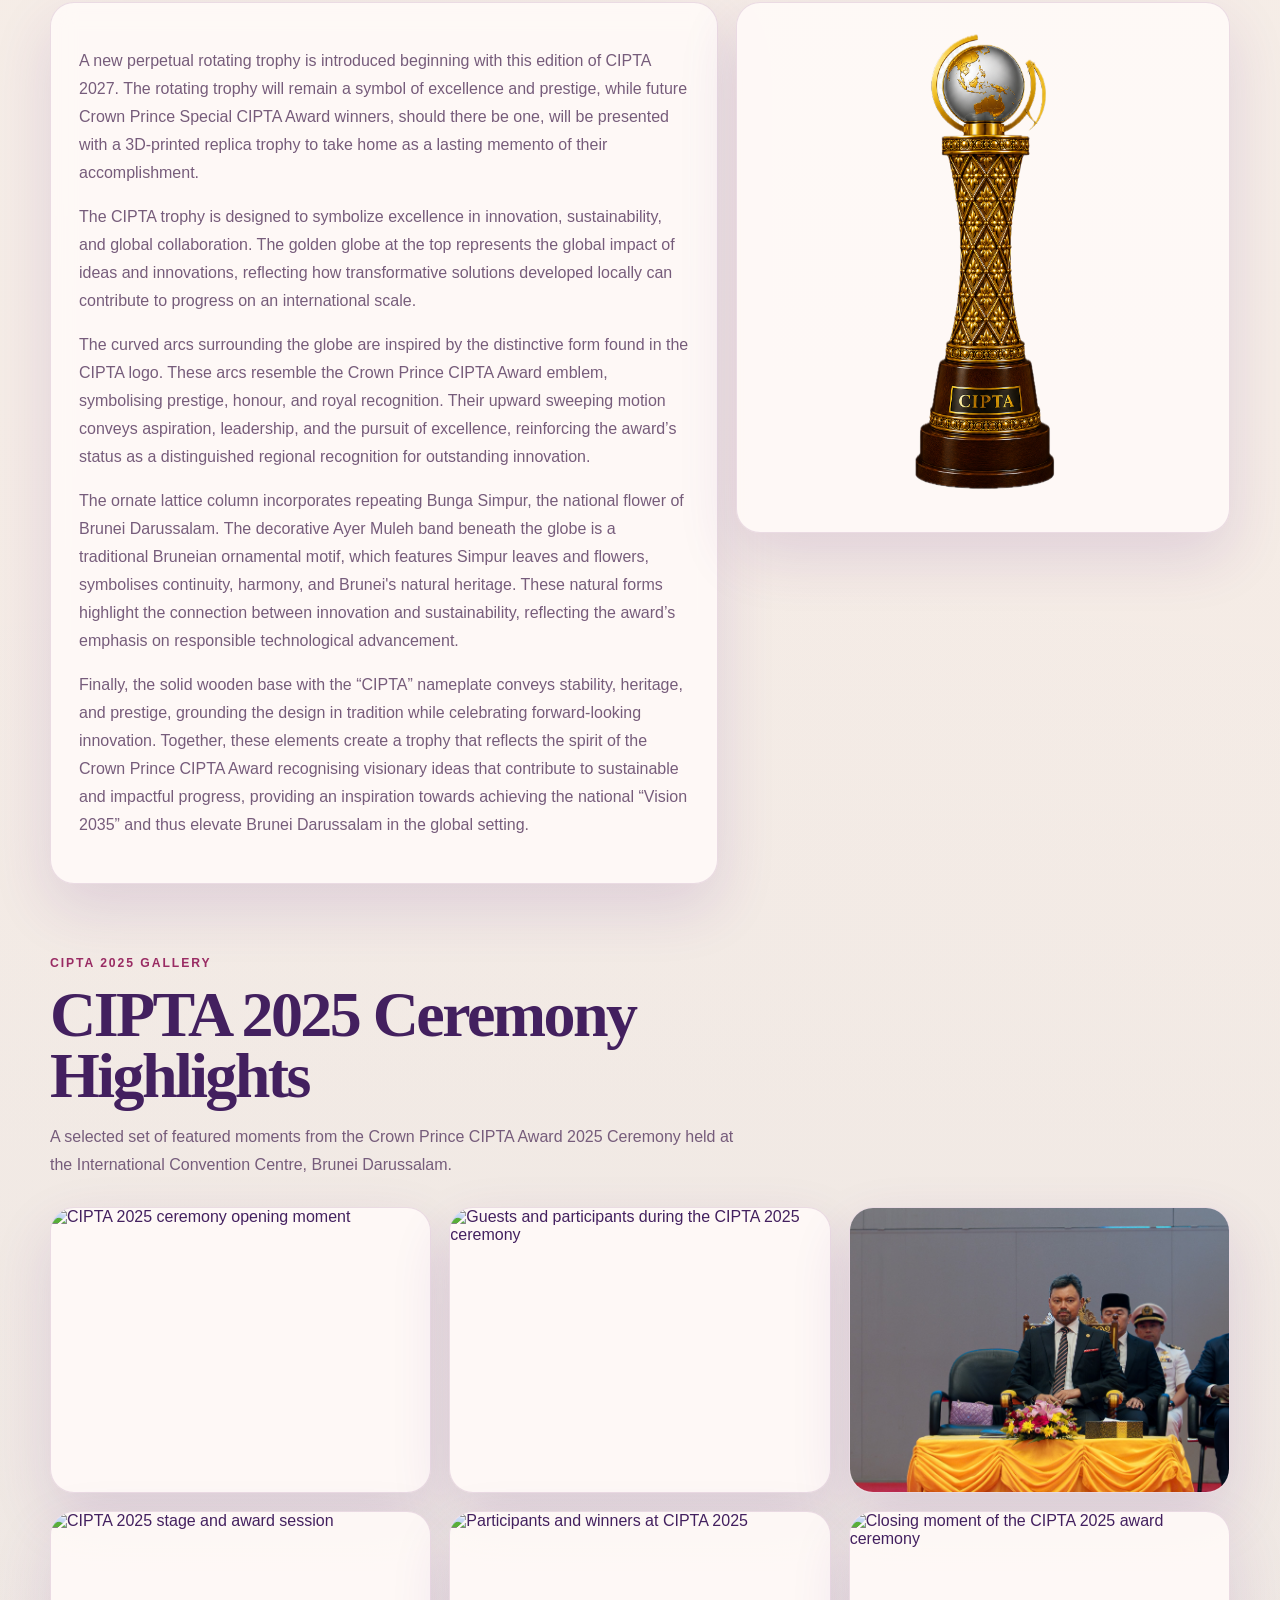
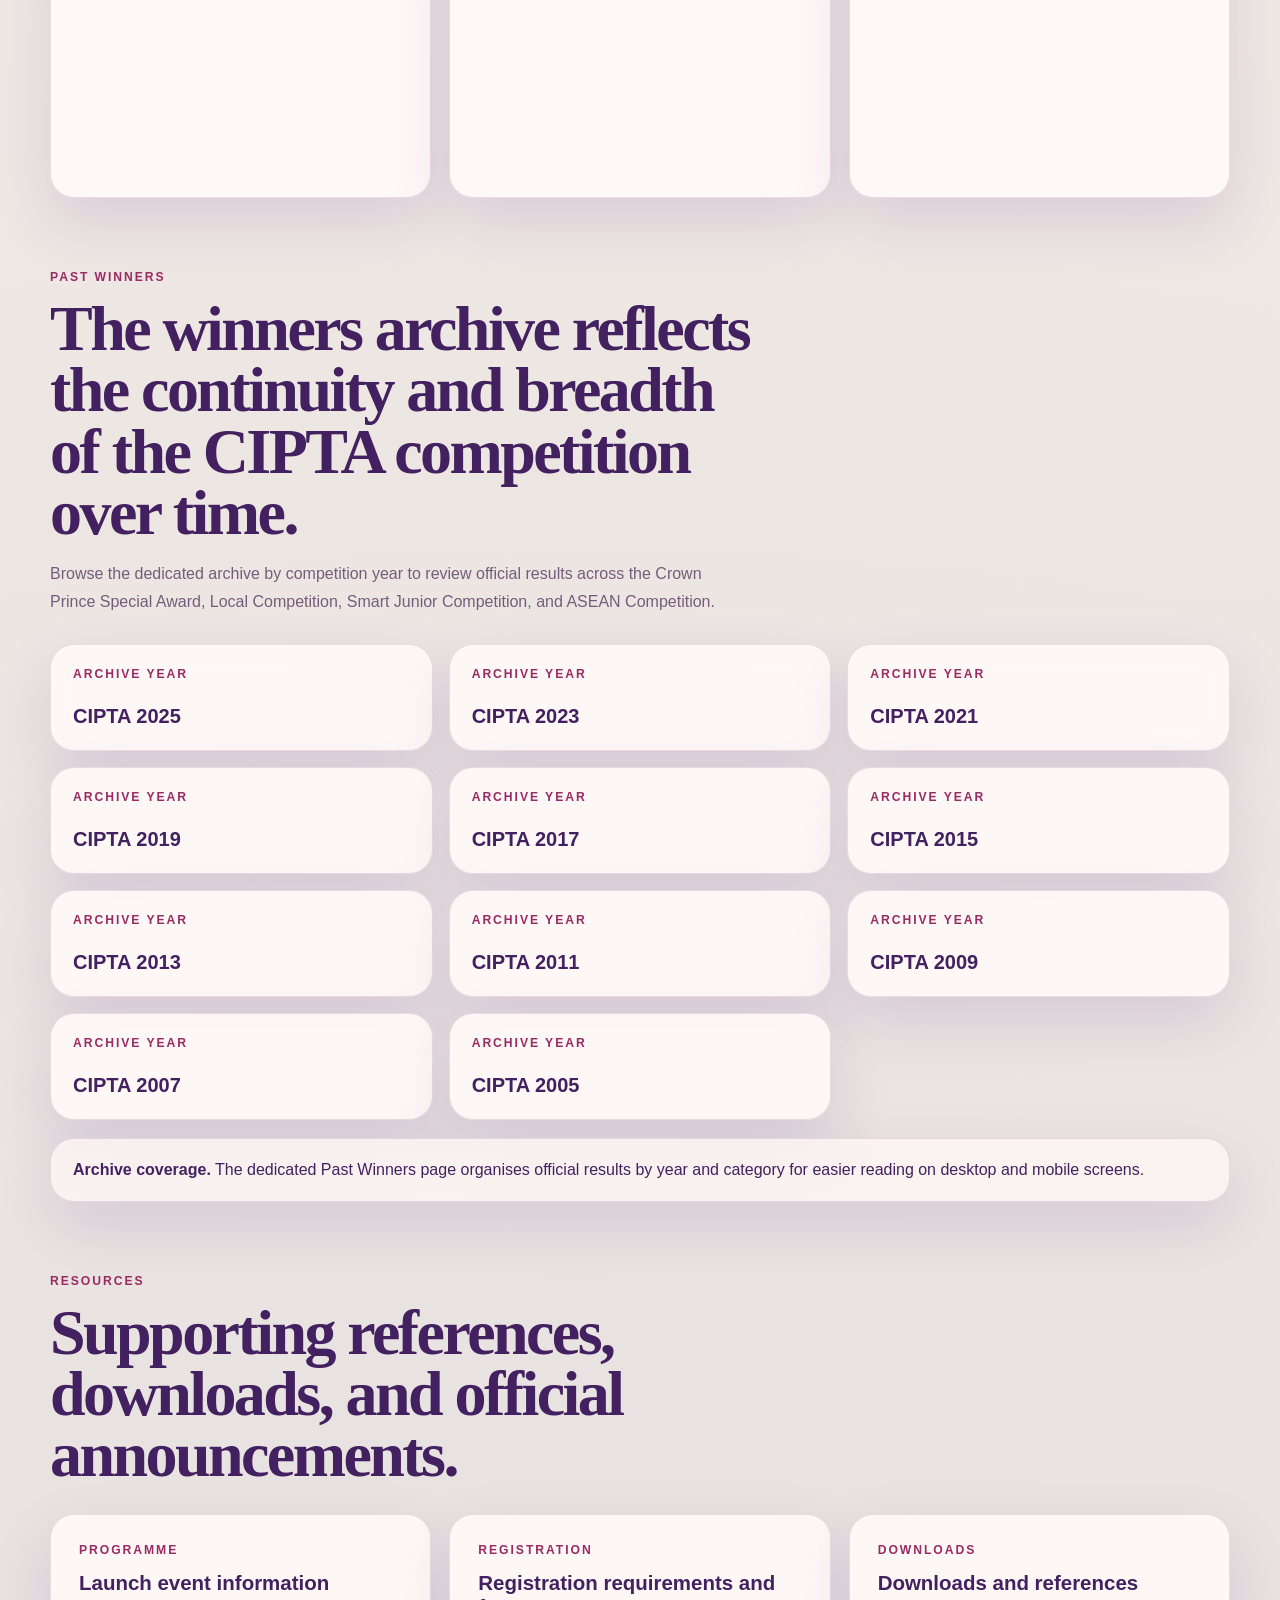
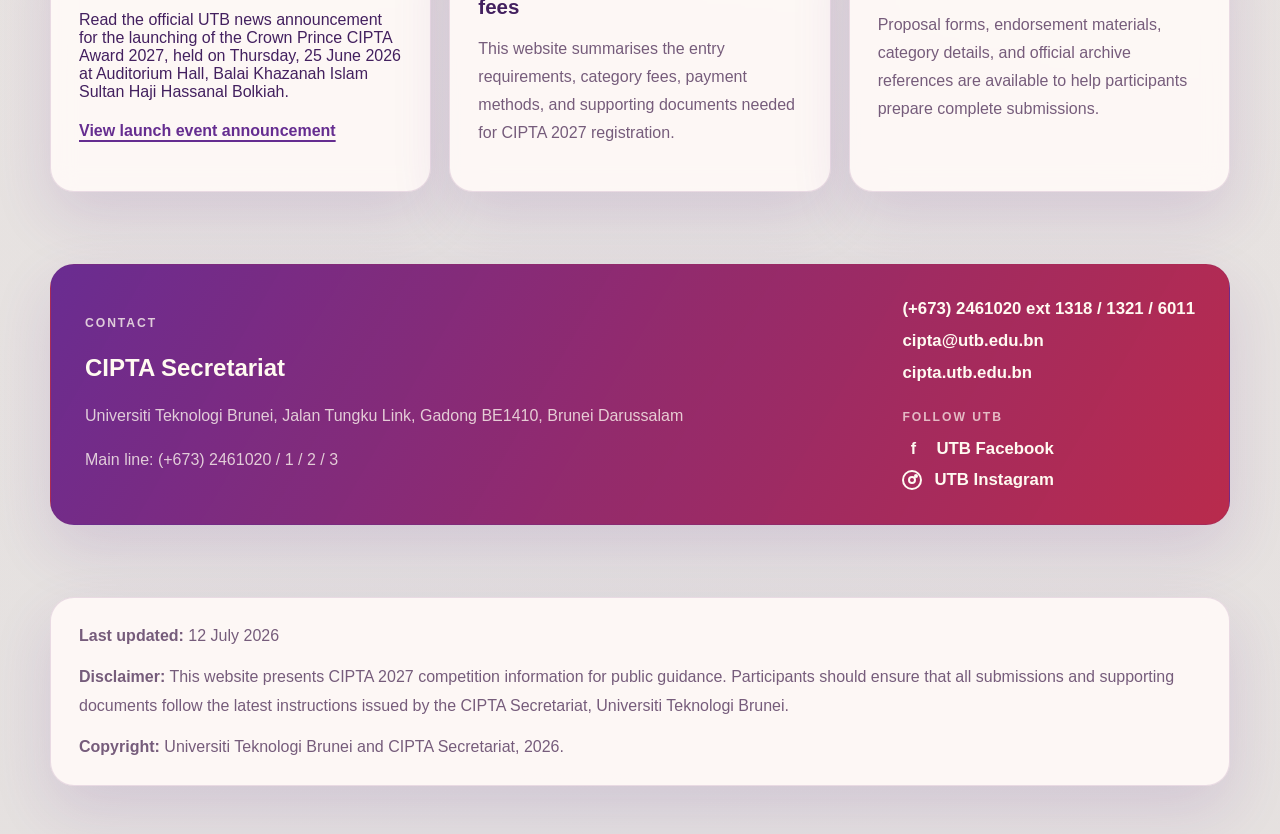
==== commit 1cd67dce: "Replace proposal form with updated document" ====
--- a/index.html
+++ b/index.html
@@ -418,7 +418,7 @@
               </a>
               <a
                 class="button button-secondary"
-                href="https://cipta.utb.edu.bn/files/CIPTA-2027-Proposal-Form.docx"
+                href="assets/CIPTA-2027-Proposal-Form.docx"
                 target="_blank"
                 rel="noopener noreferrer"
               >
@@ -446,7 +446,7 @@
                 <li>
                   <a
                     class="resource-link"
-                    href="https://cipta.utb.edu.bn/files/CIPTA-2027-Proposal-Form.docx"
+                    href="assets/CIPTA-2027-Proposal-Form.docx"
                     target="_blank"
                     rel="noopener noreferrer"
                   >
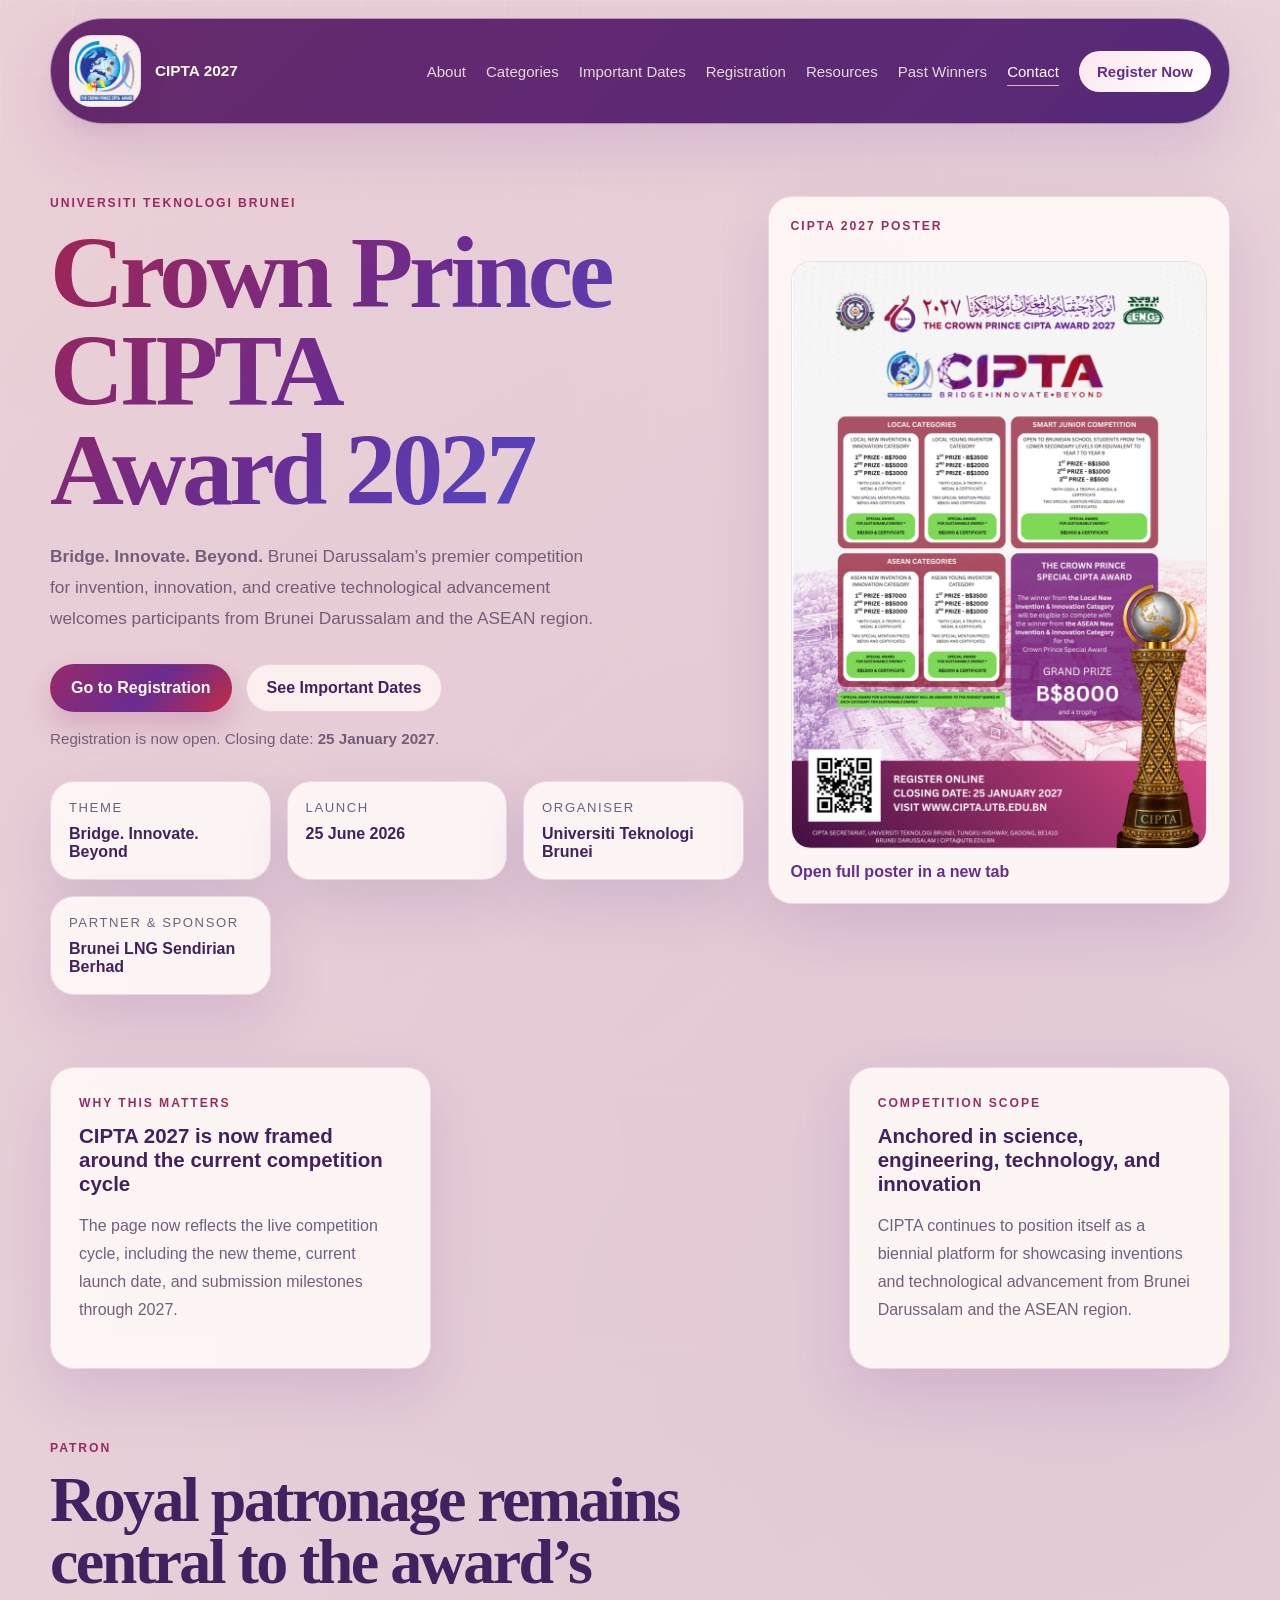
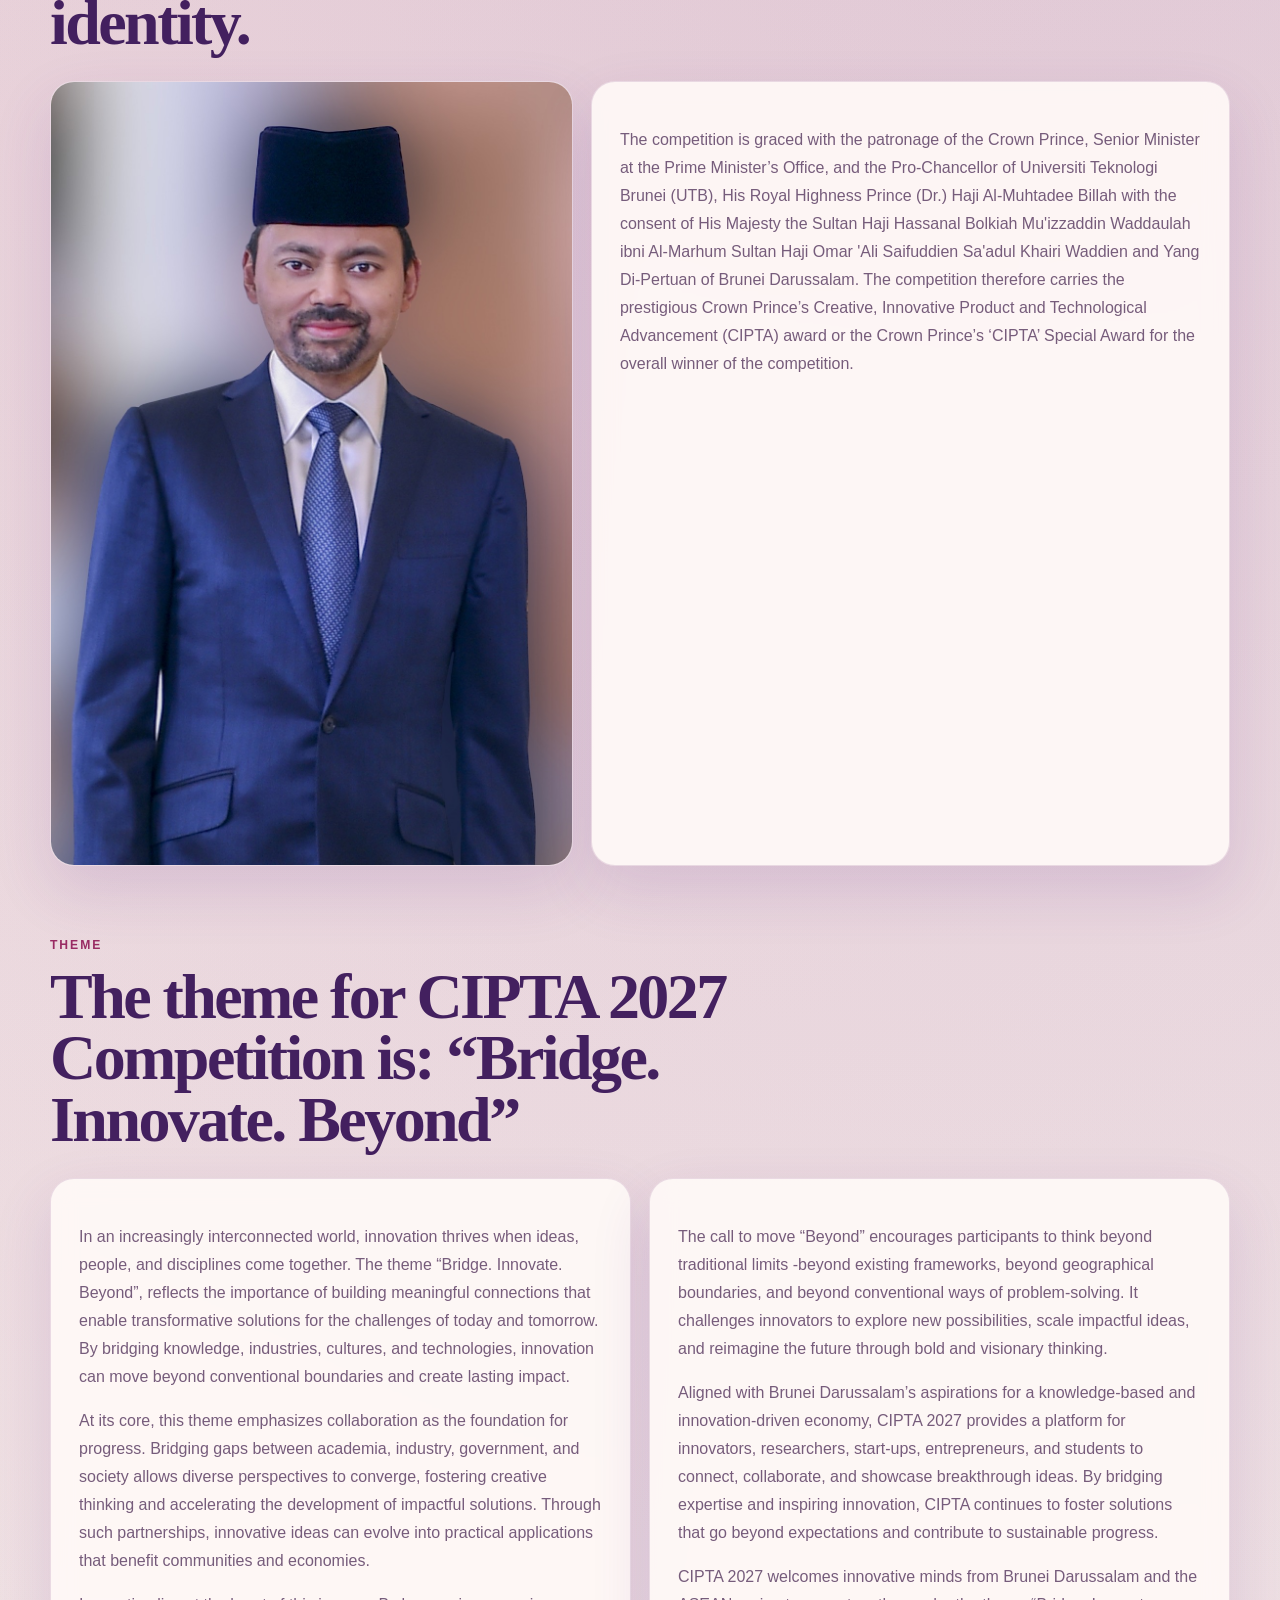
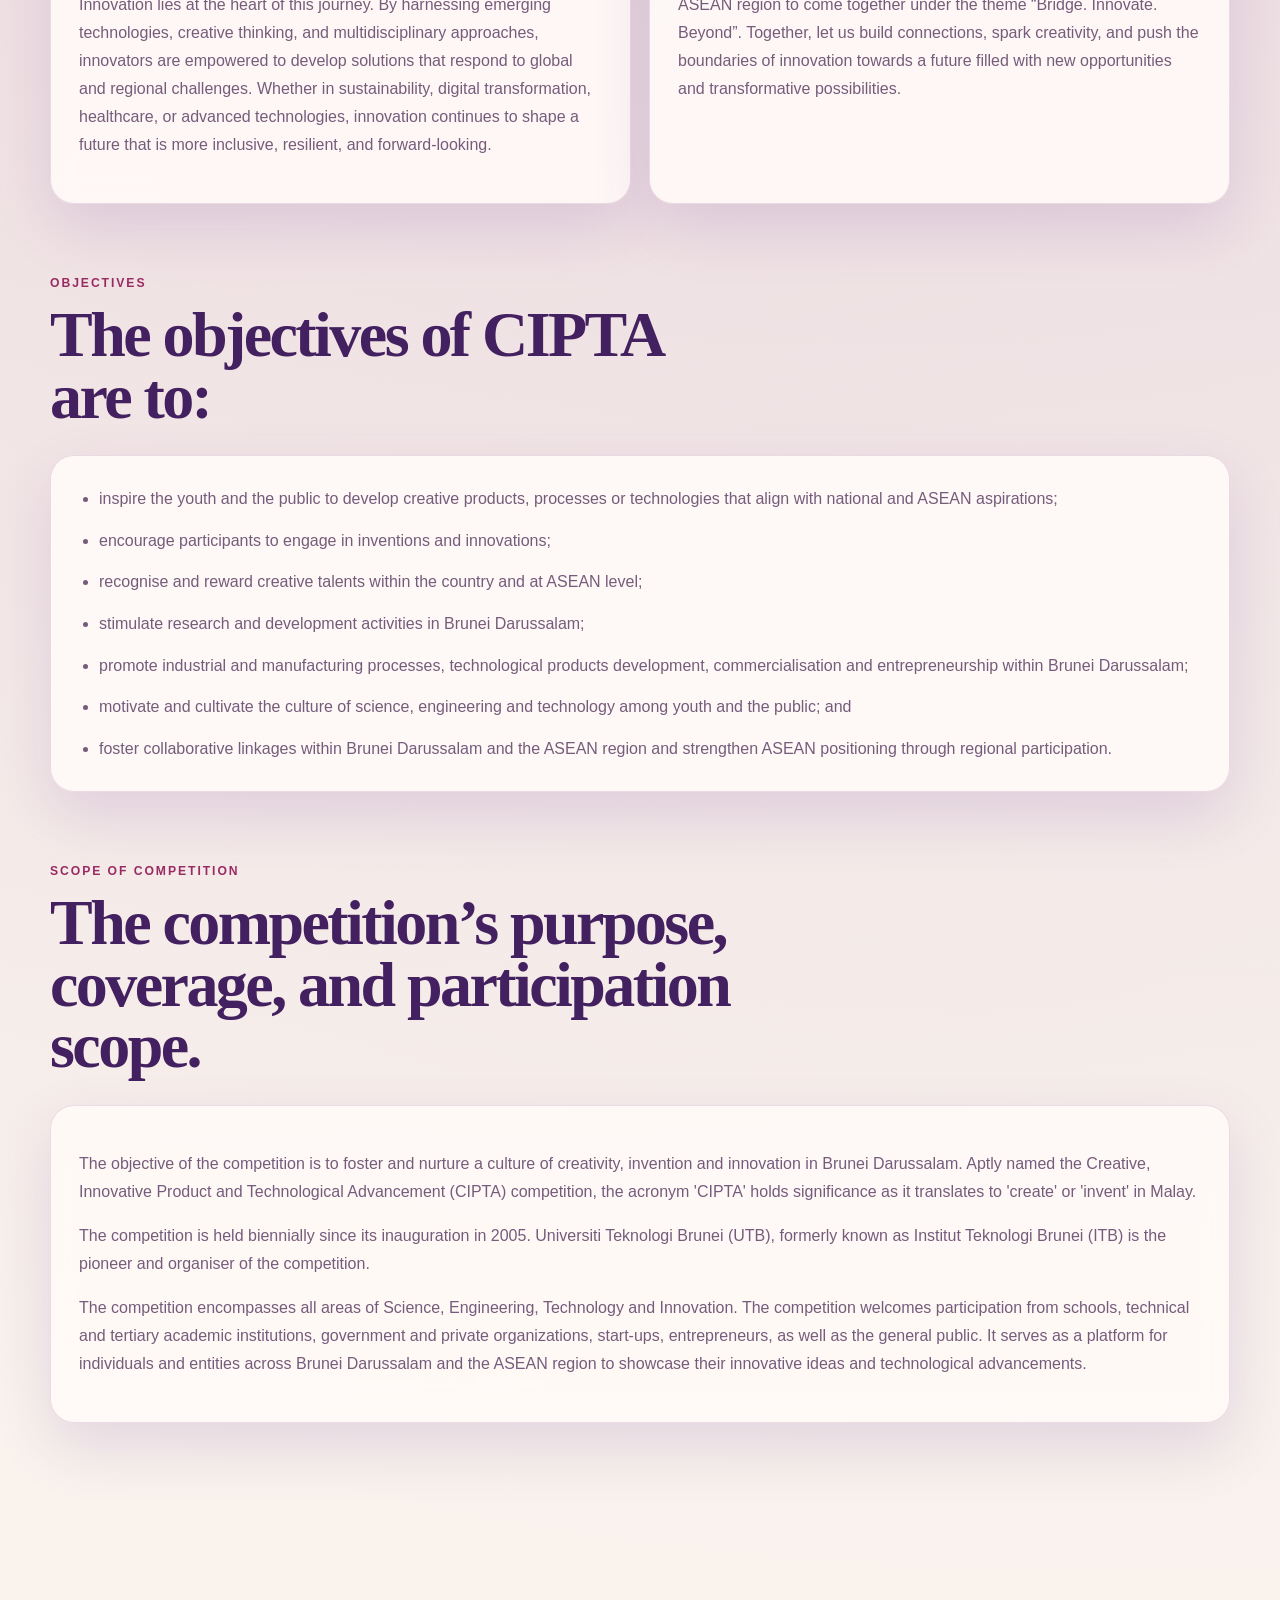
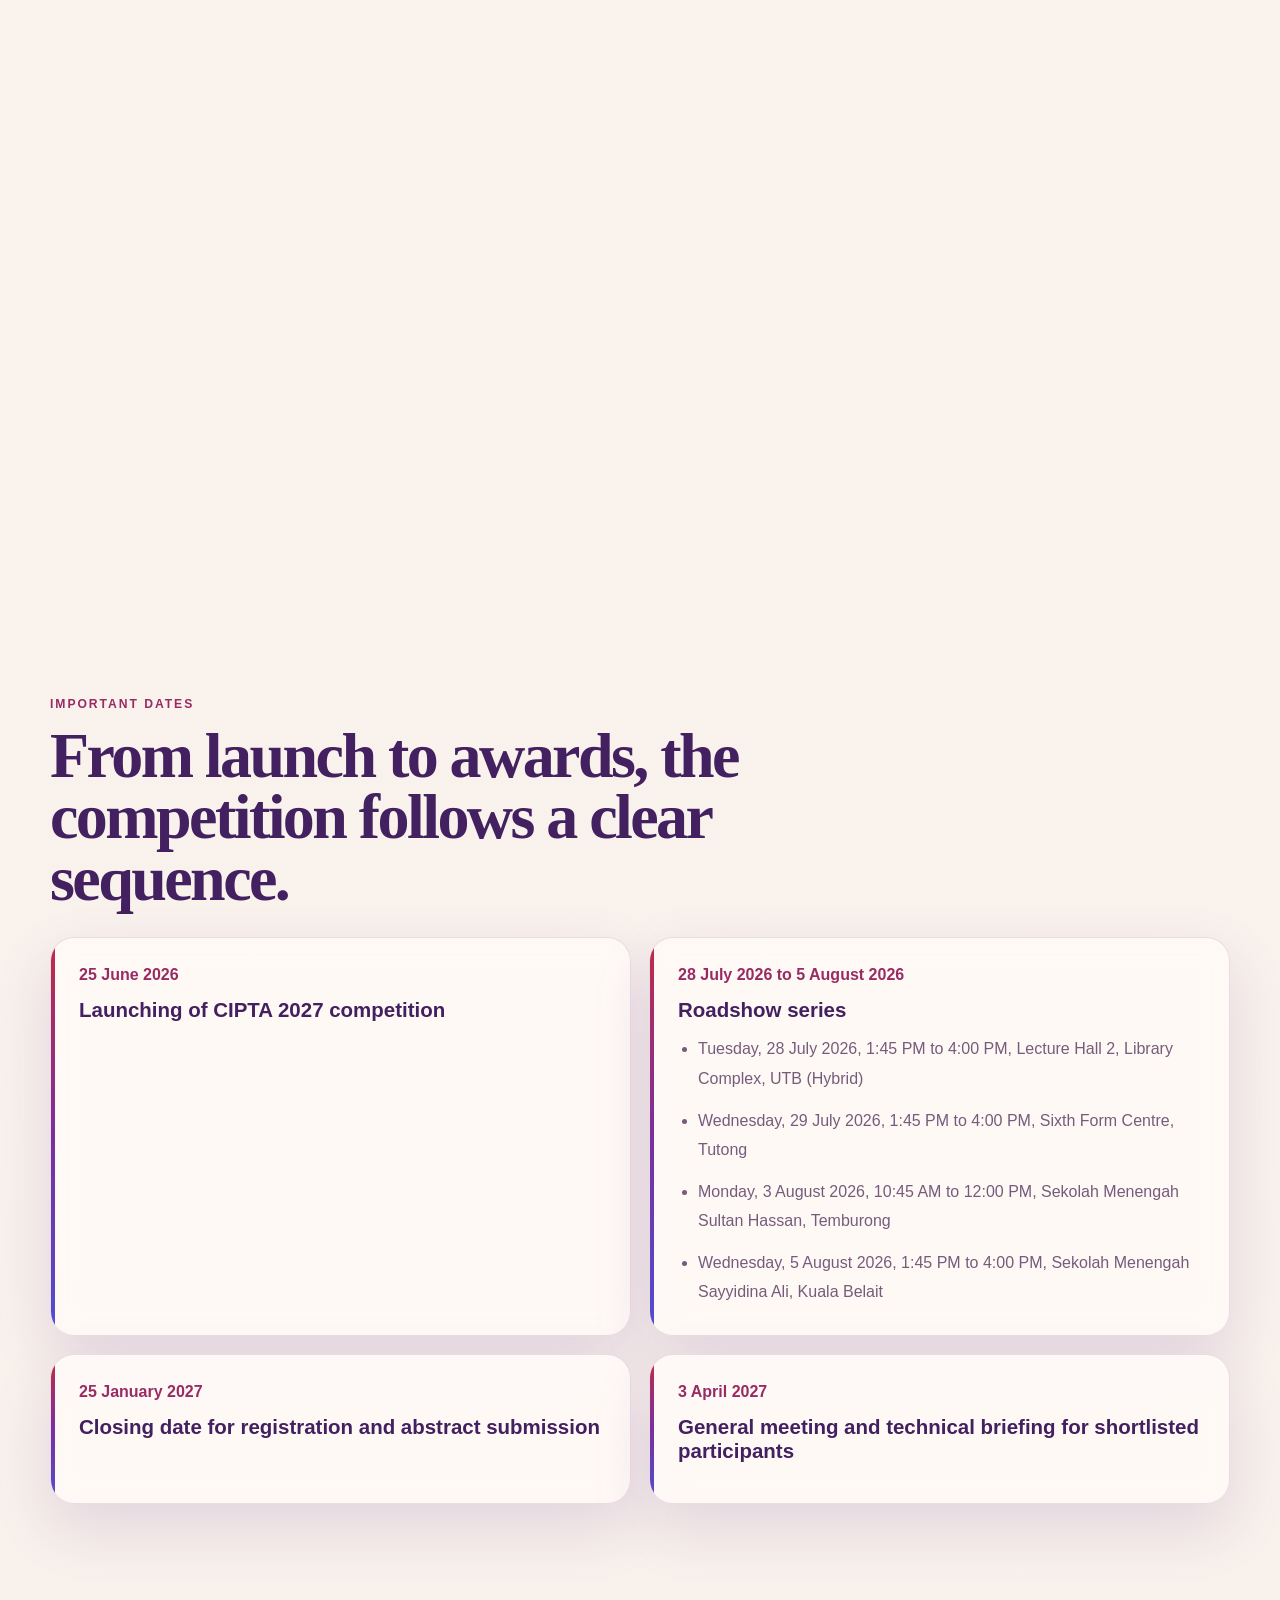
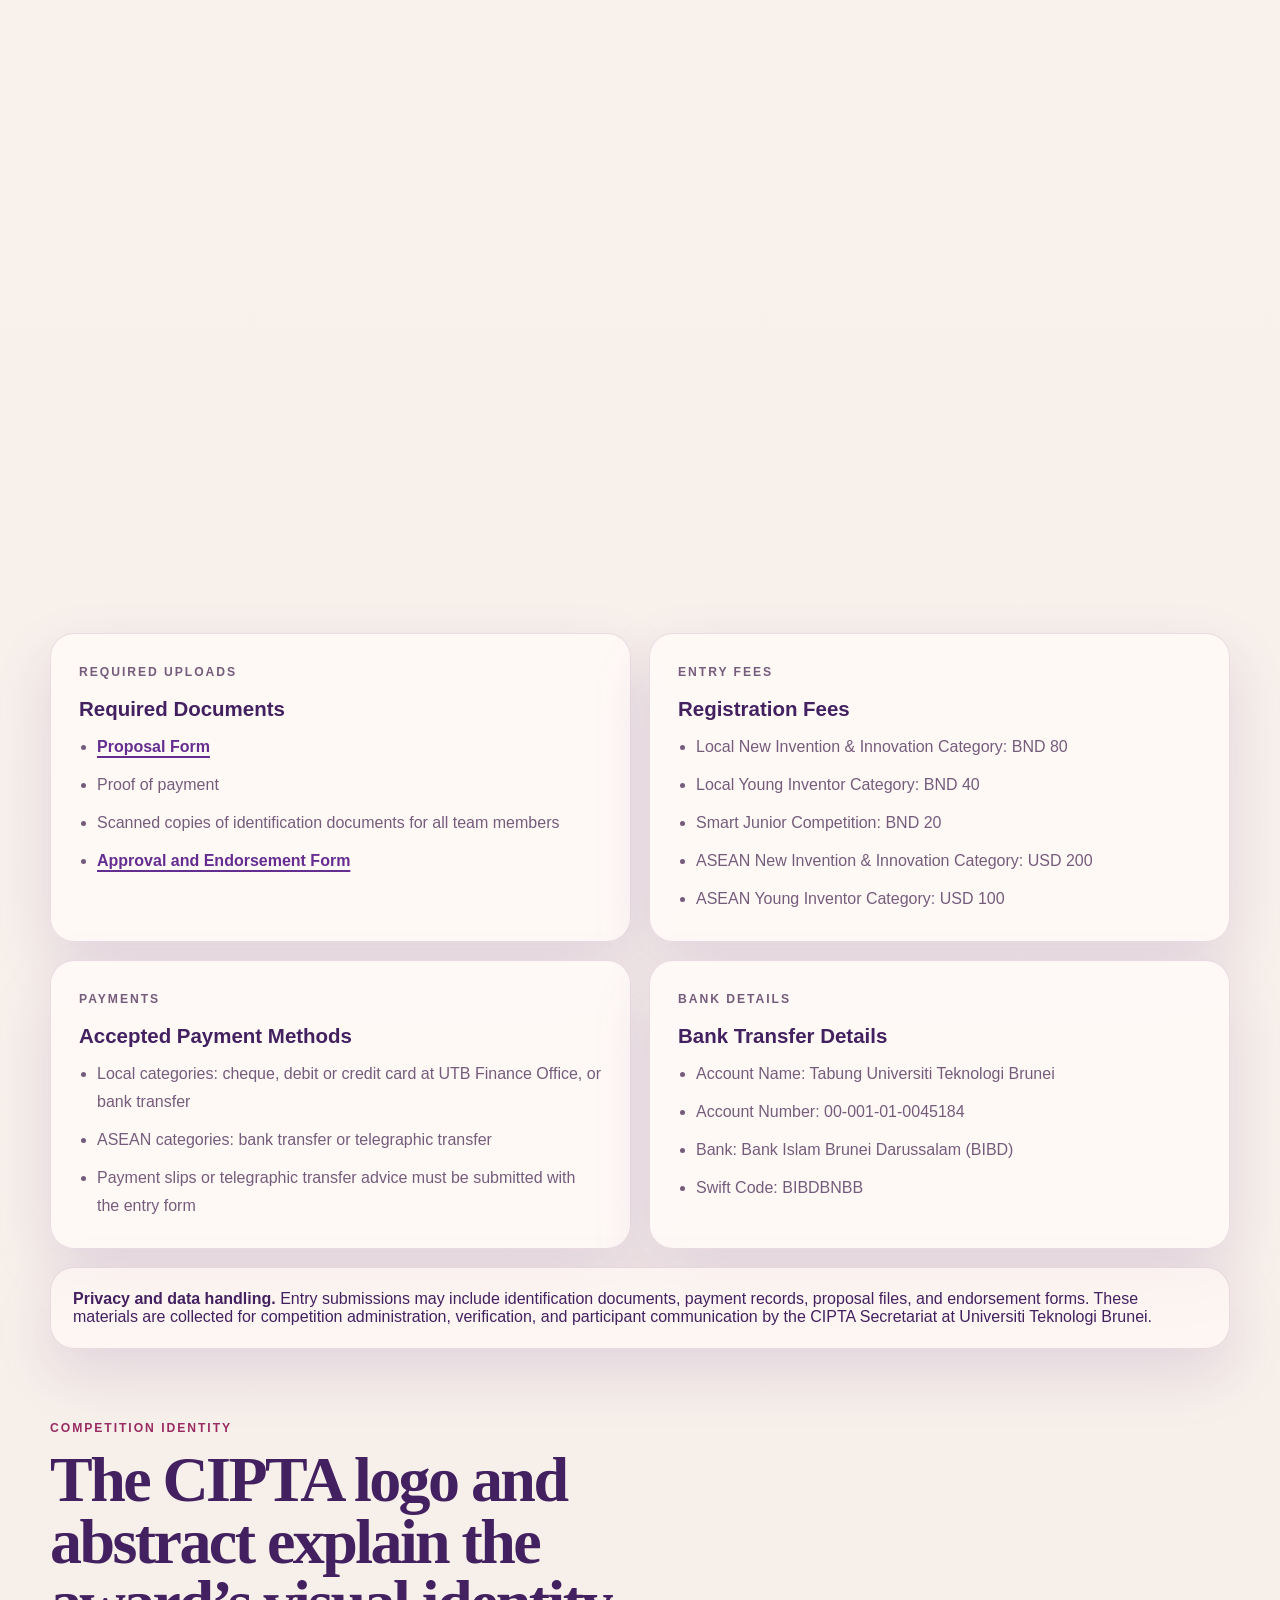
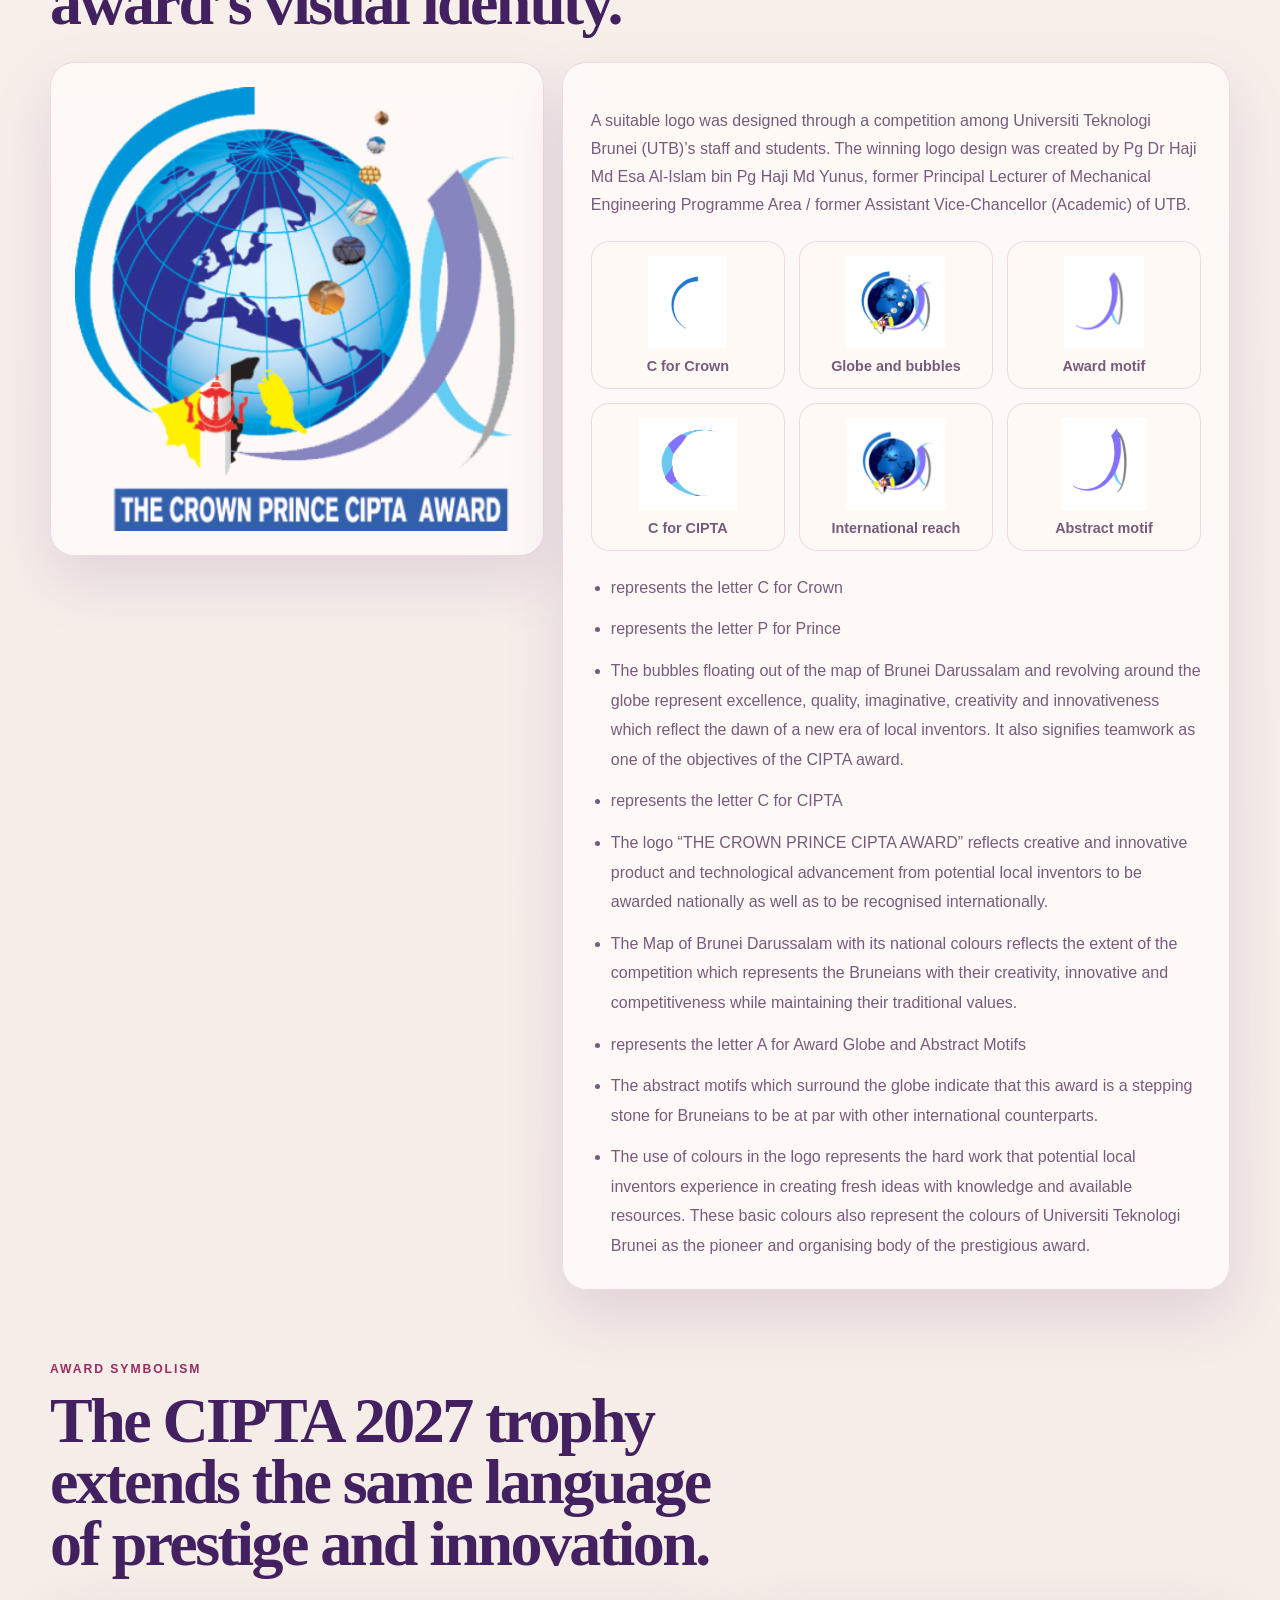
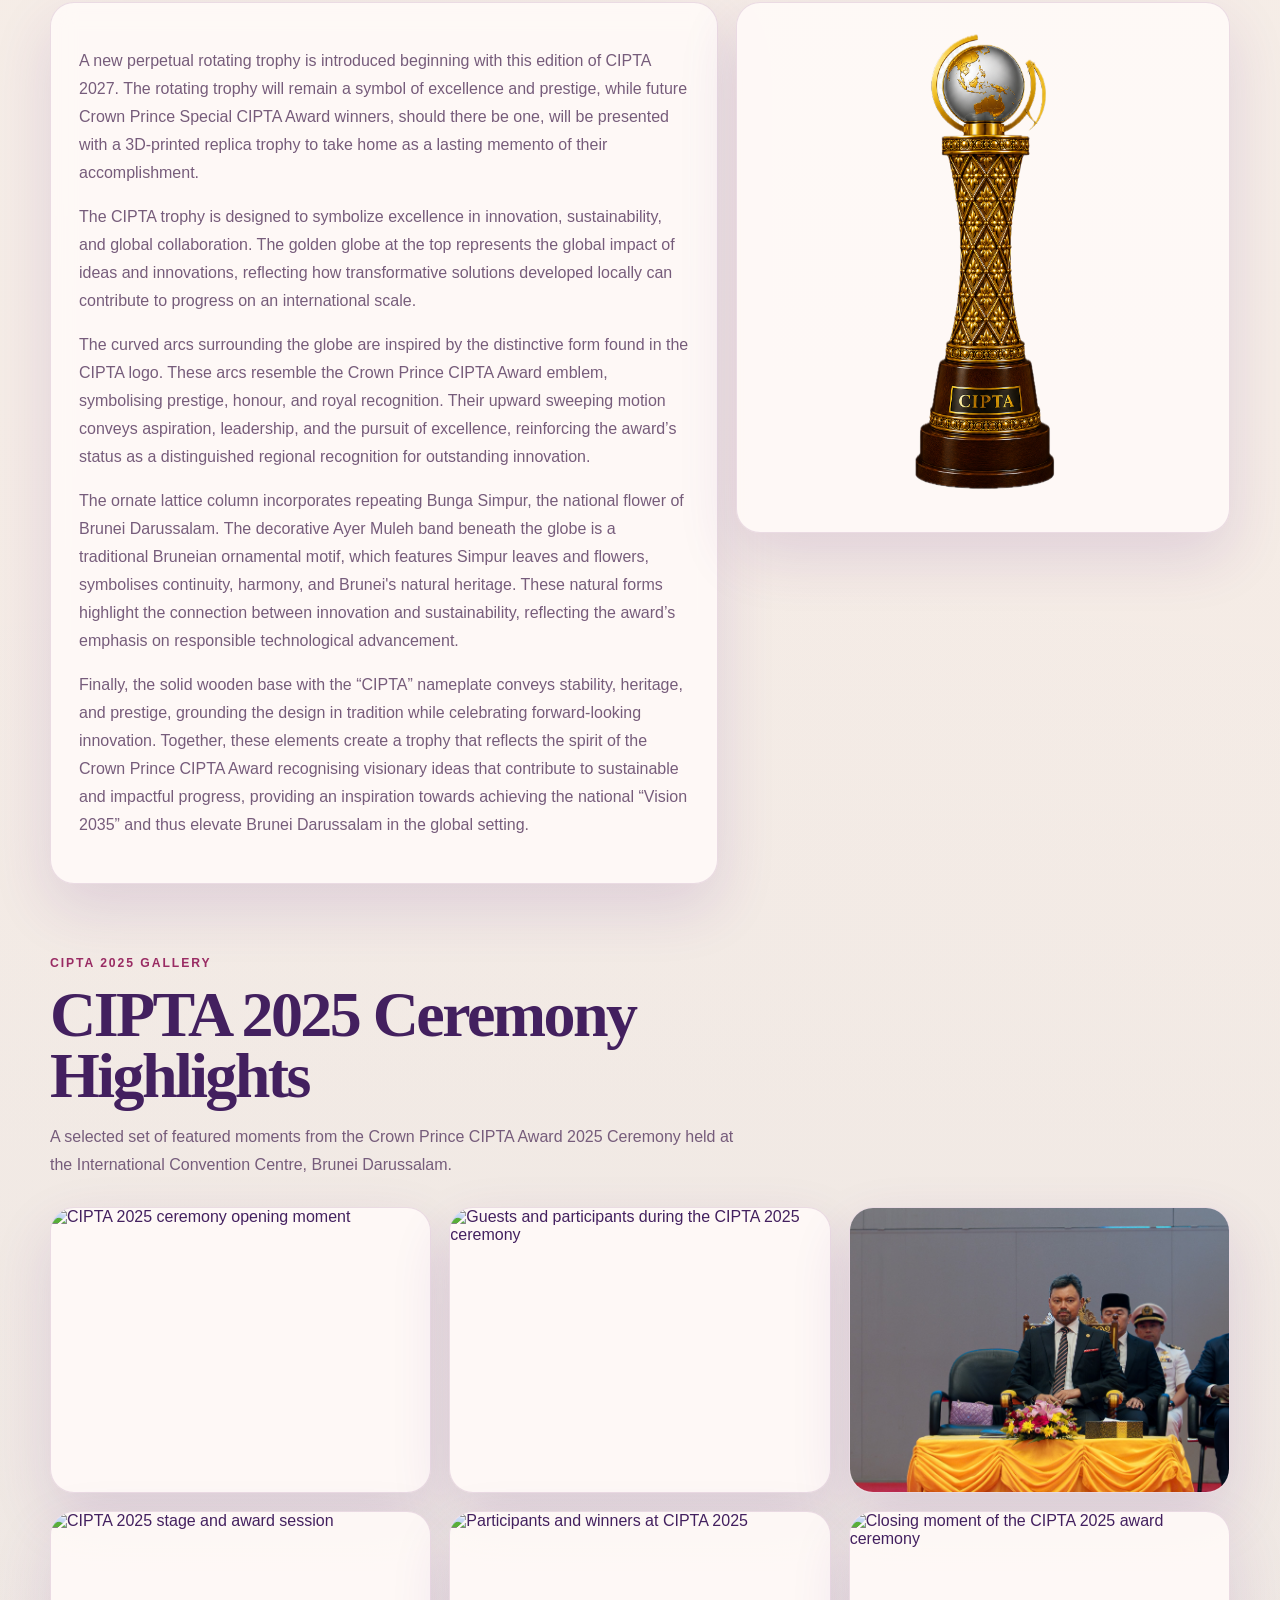
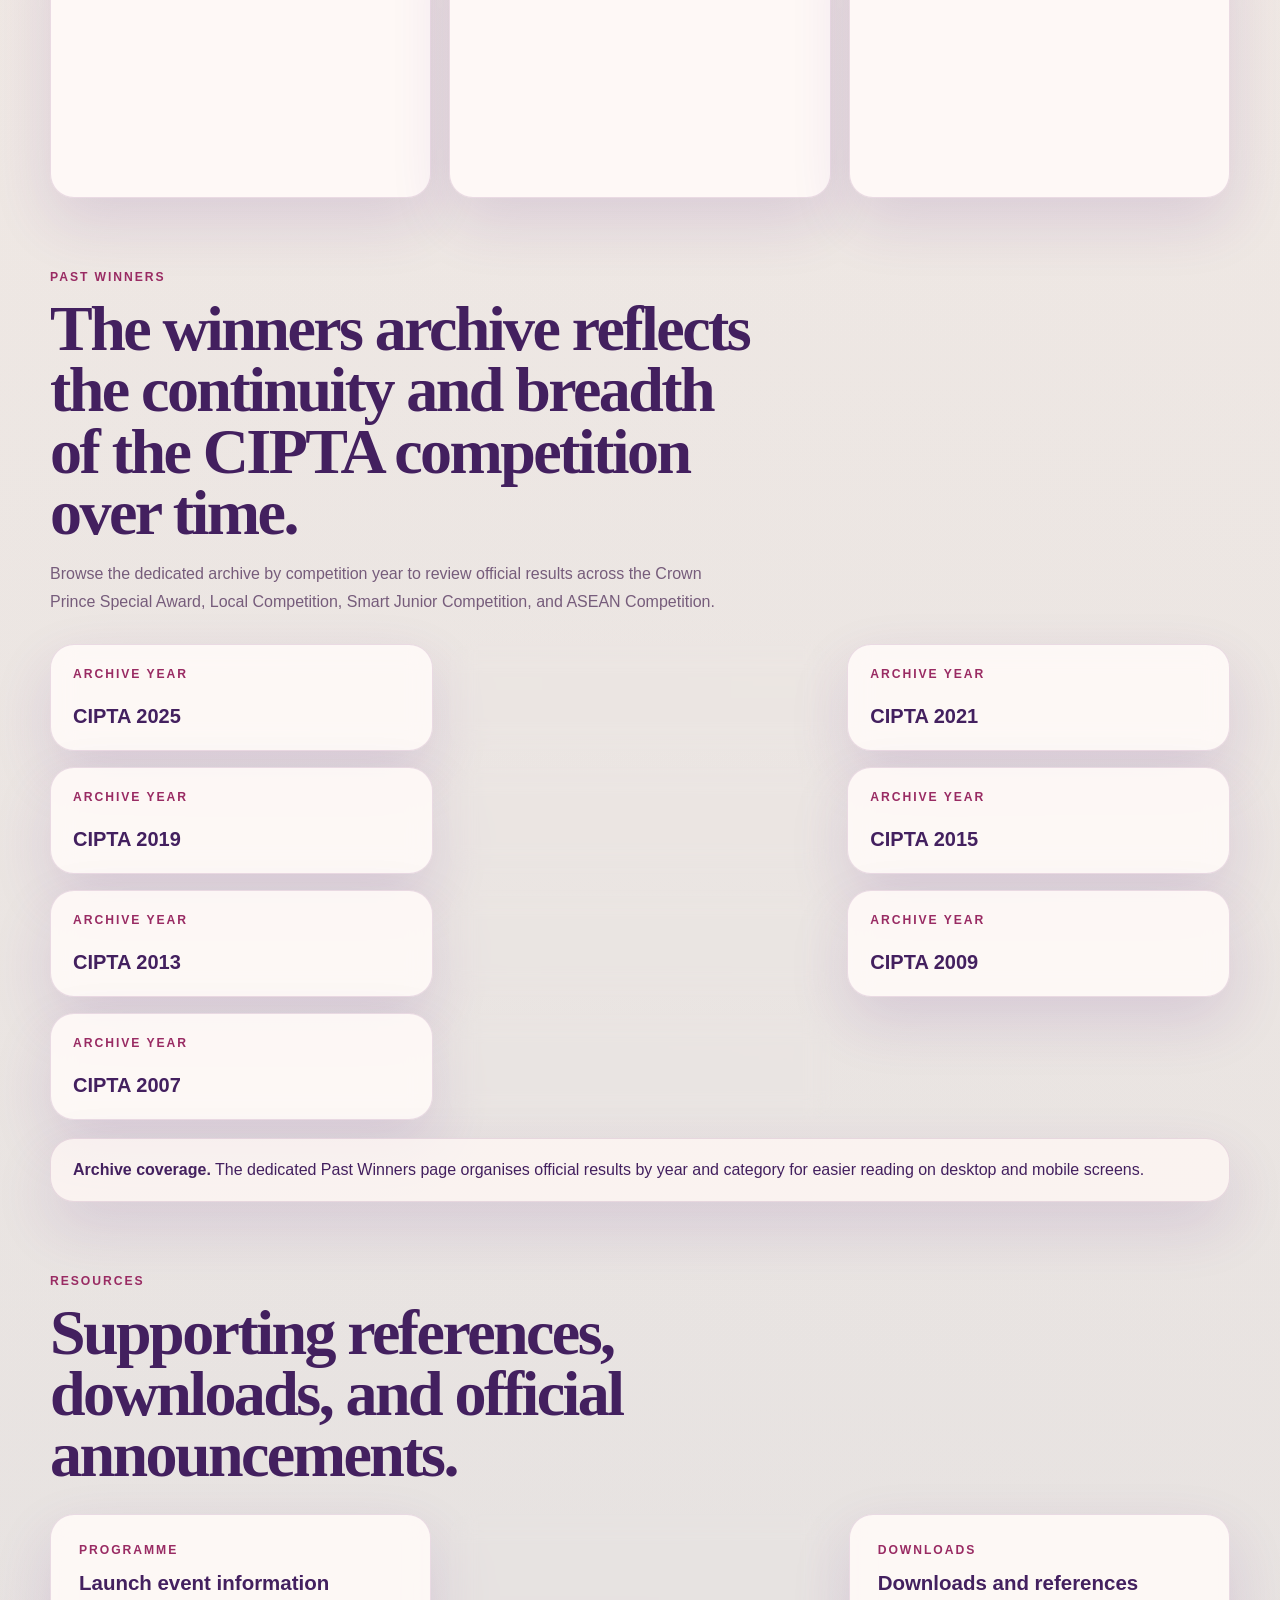
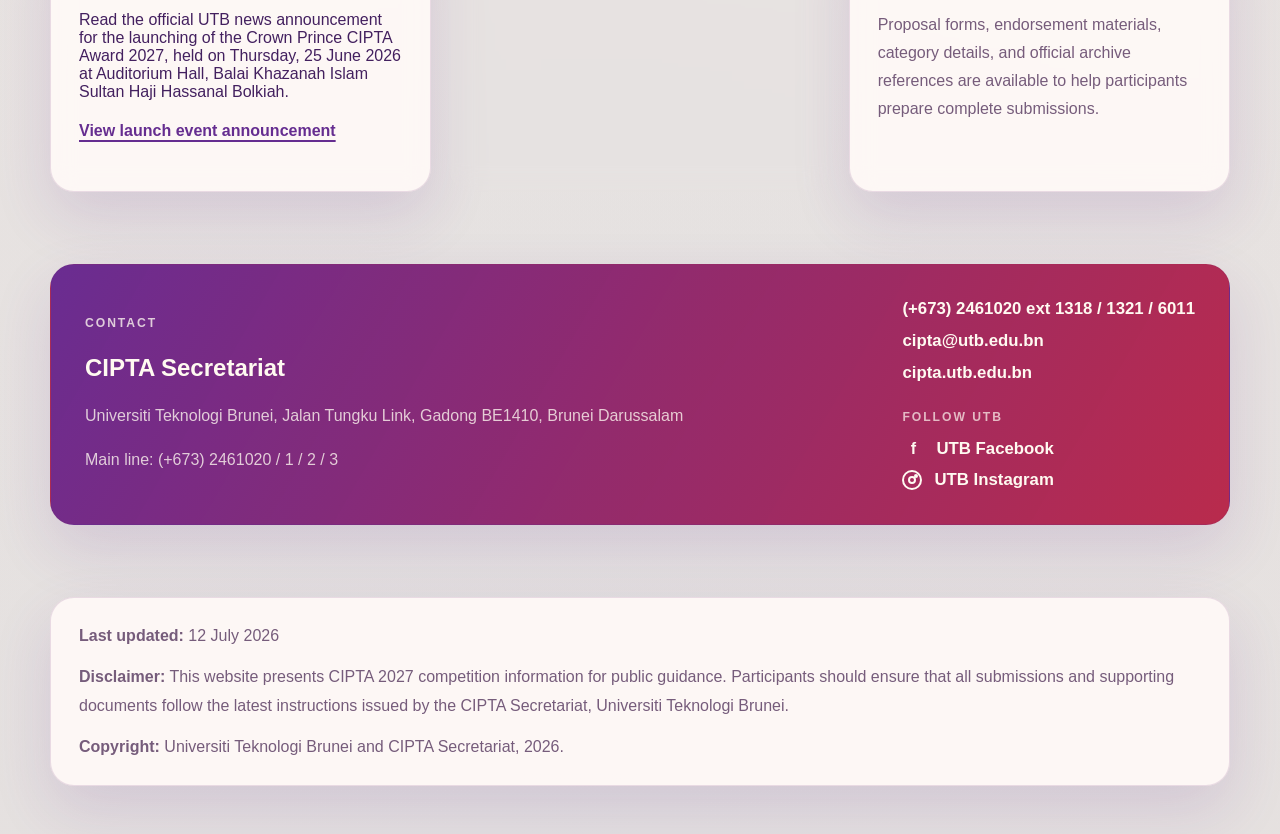
==== commit bebde250: "Update CIPTA 2027 roadshow schedule" ====
--- a/index.html
+++ b/index.html
@@ -365,13 +365,13 @@
               <h3>Launching of CIPTA 2027 competition</h3>
             </article>
             <article class="timeline-item reveal">
-              <span class="timeline-date">28 July 2026 to 4 August 2026</span>
+              <span class="timeline-date">28 July 2026 to 5 August 2026</span>
               <h3>Roadshow series</h3>
               <ul class="content-list">
                 <li>Tuesday, 28 July 2026, 1:45 PM to 4:00 PM, Lecture Hall 2, Library Complex, UTB (Hybrid)</li>
                 <li>Wednesday, 29 July 2026, 1:45 PM to 4:00 PM, Sixth Form Centre, Tutong</li>
-                <li>Monday, 3 August 2026, 1:45 PM to 4:00 PM, Sixth Form Centre, Belait</li>
-                <li>Tuesday, 4 August 2026, 1:45 PM to 4:00 PM, National Service Programme Training Camp (PKBN), Temburong</li>
+                <li>Monday, 3 August 2026, 10:45 AM to 12:00 PM, Sekolah Menengah Sultan Hassan, Temburong</li>
+                <li>Wednesday, 5 August 2026, 1:45 PM to 4:00 PM, Sekolah Menengah Sayyidina Ali, Kuala Belait</li>
               </ul>
             </article>
             <article class="timeline-item reveal">
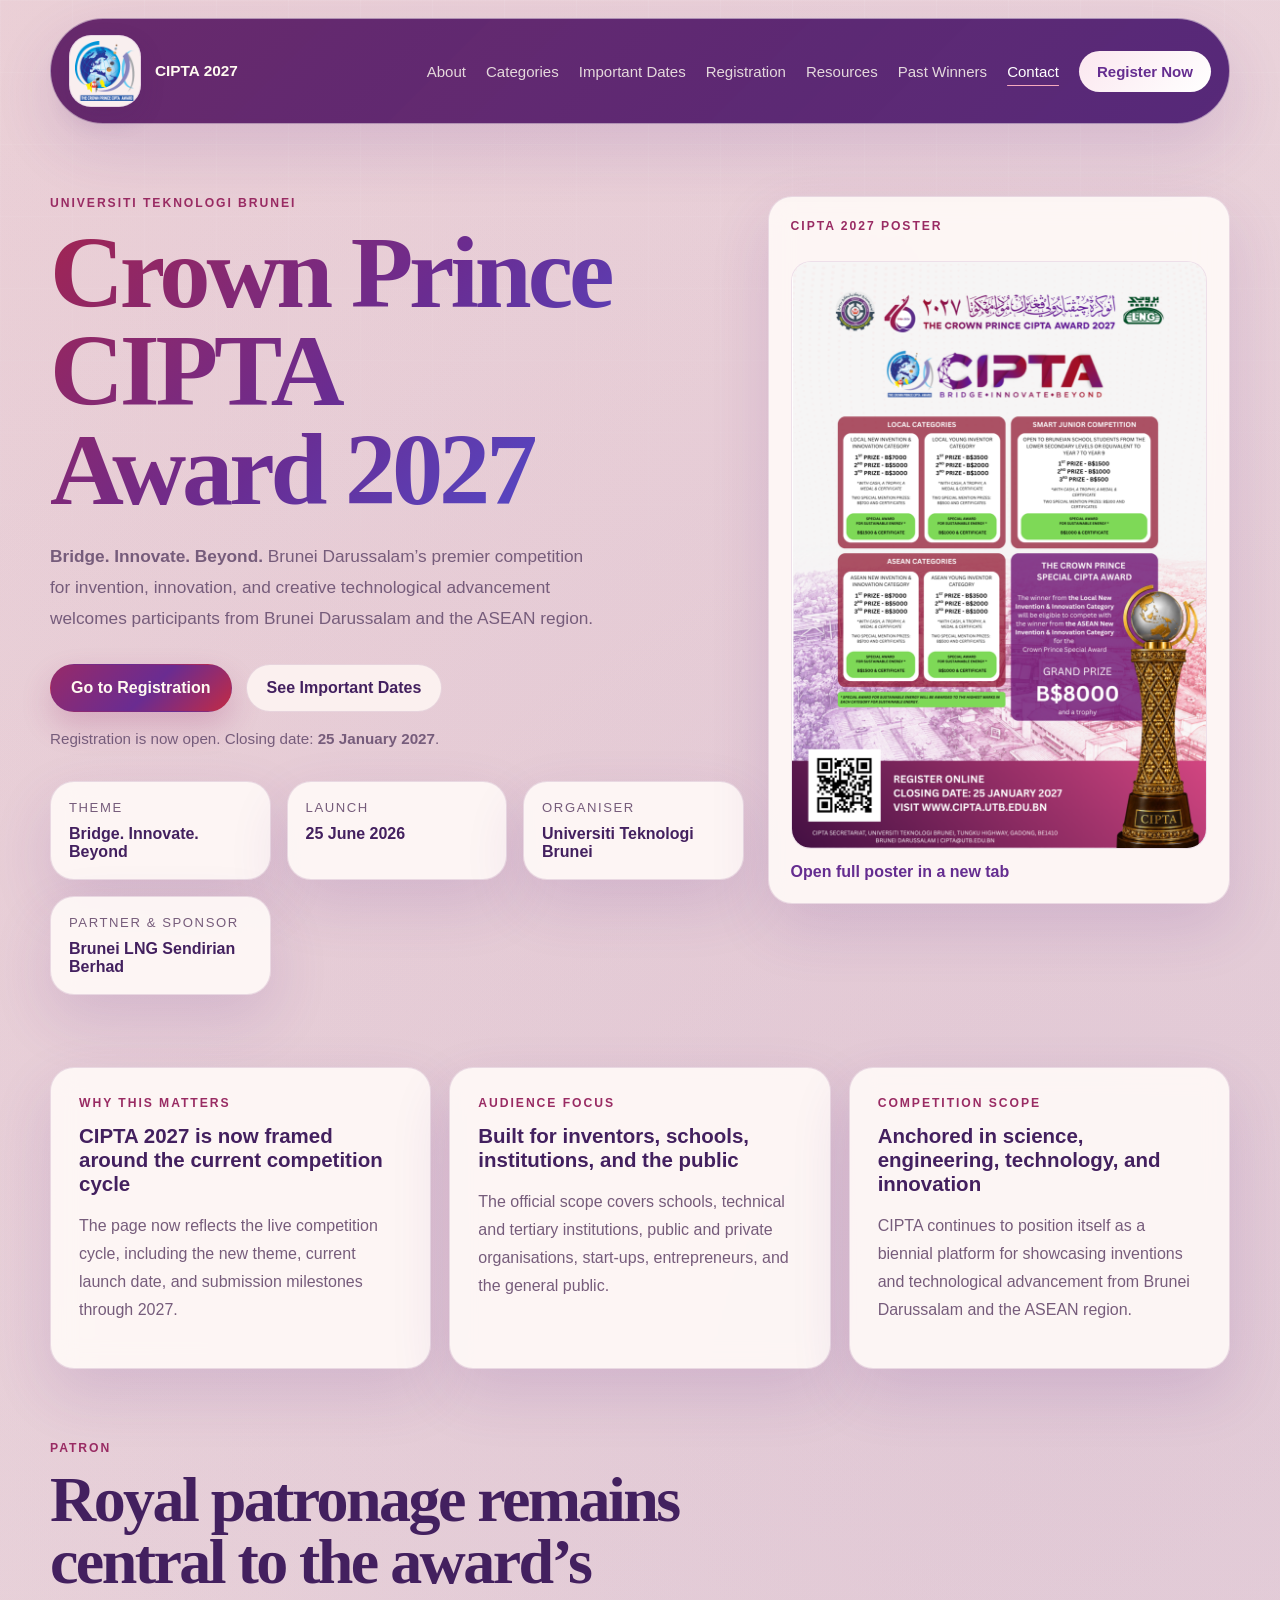
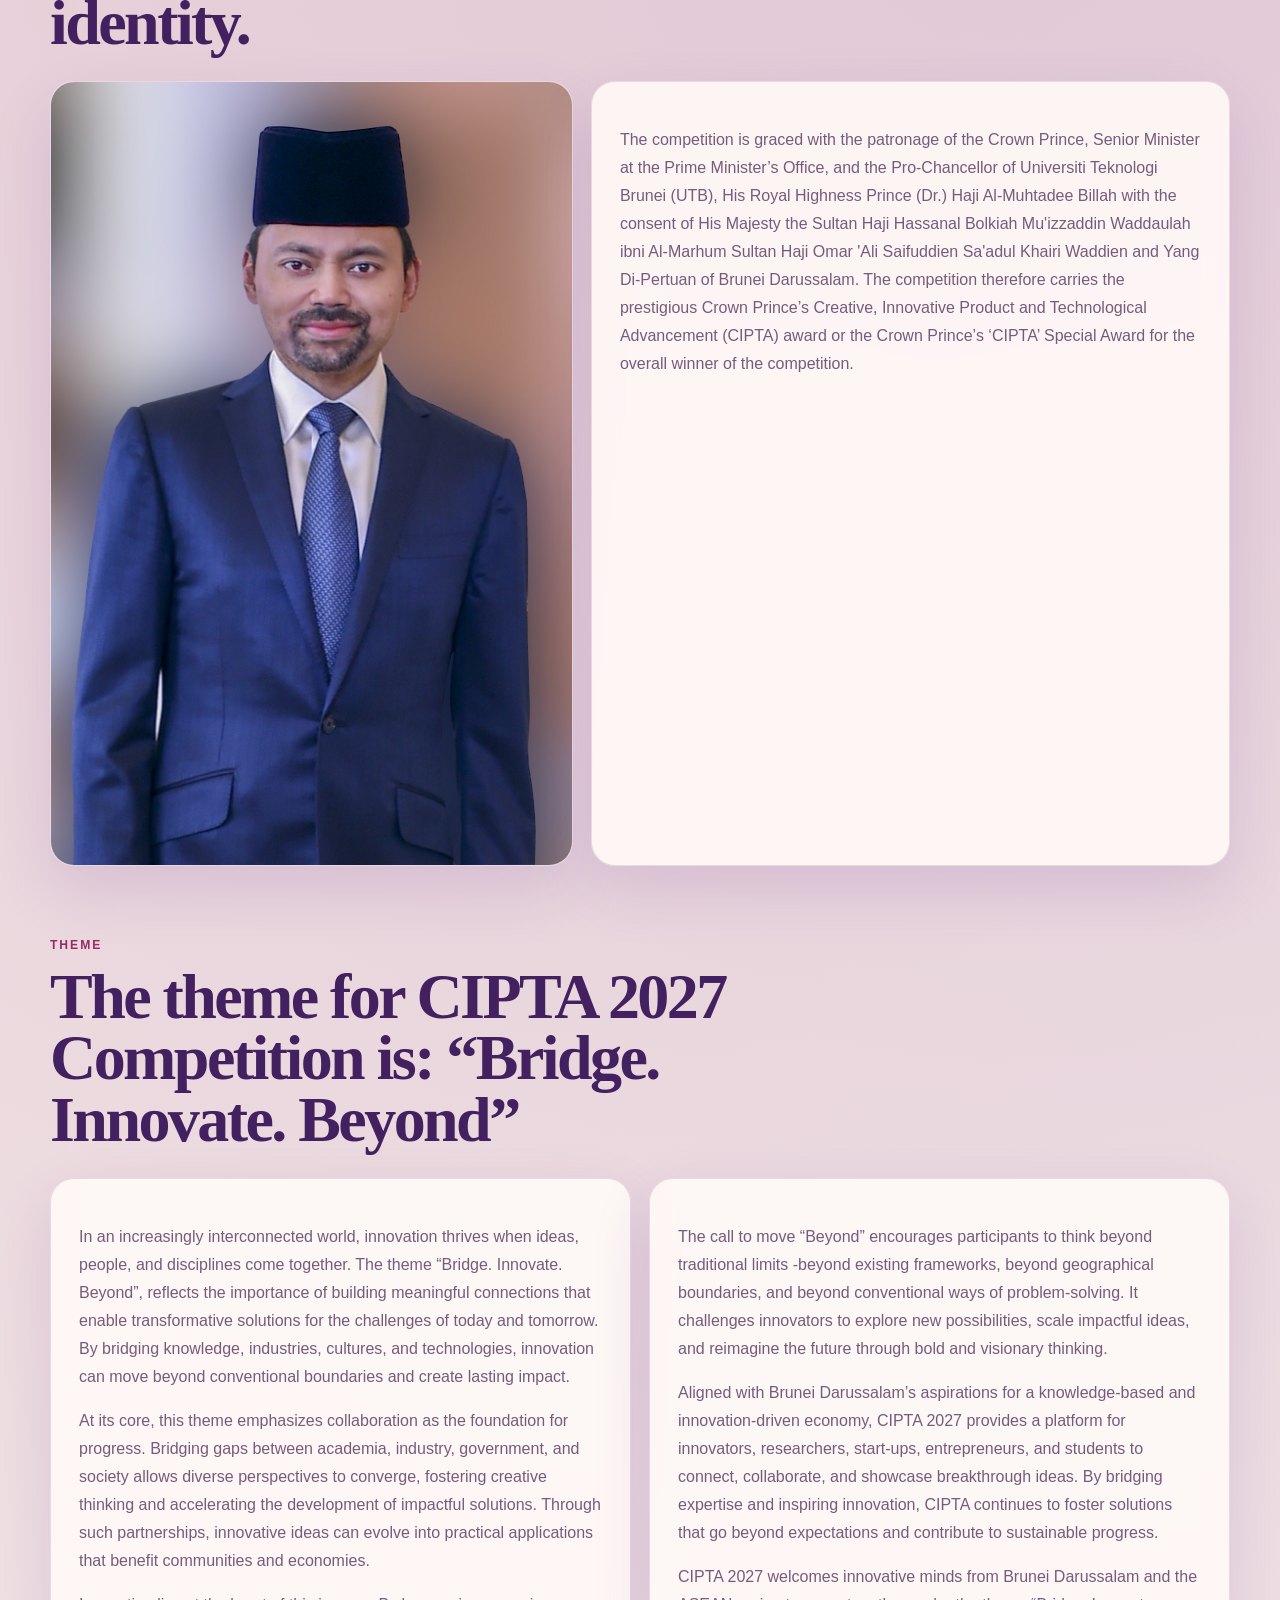
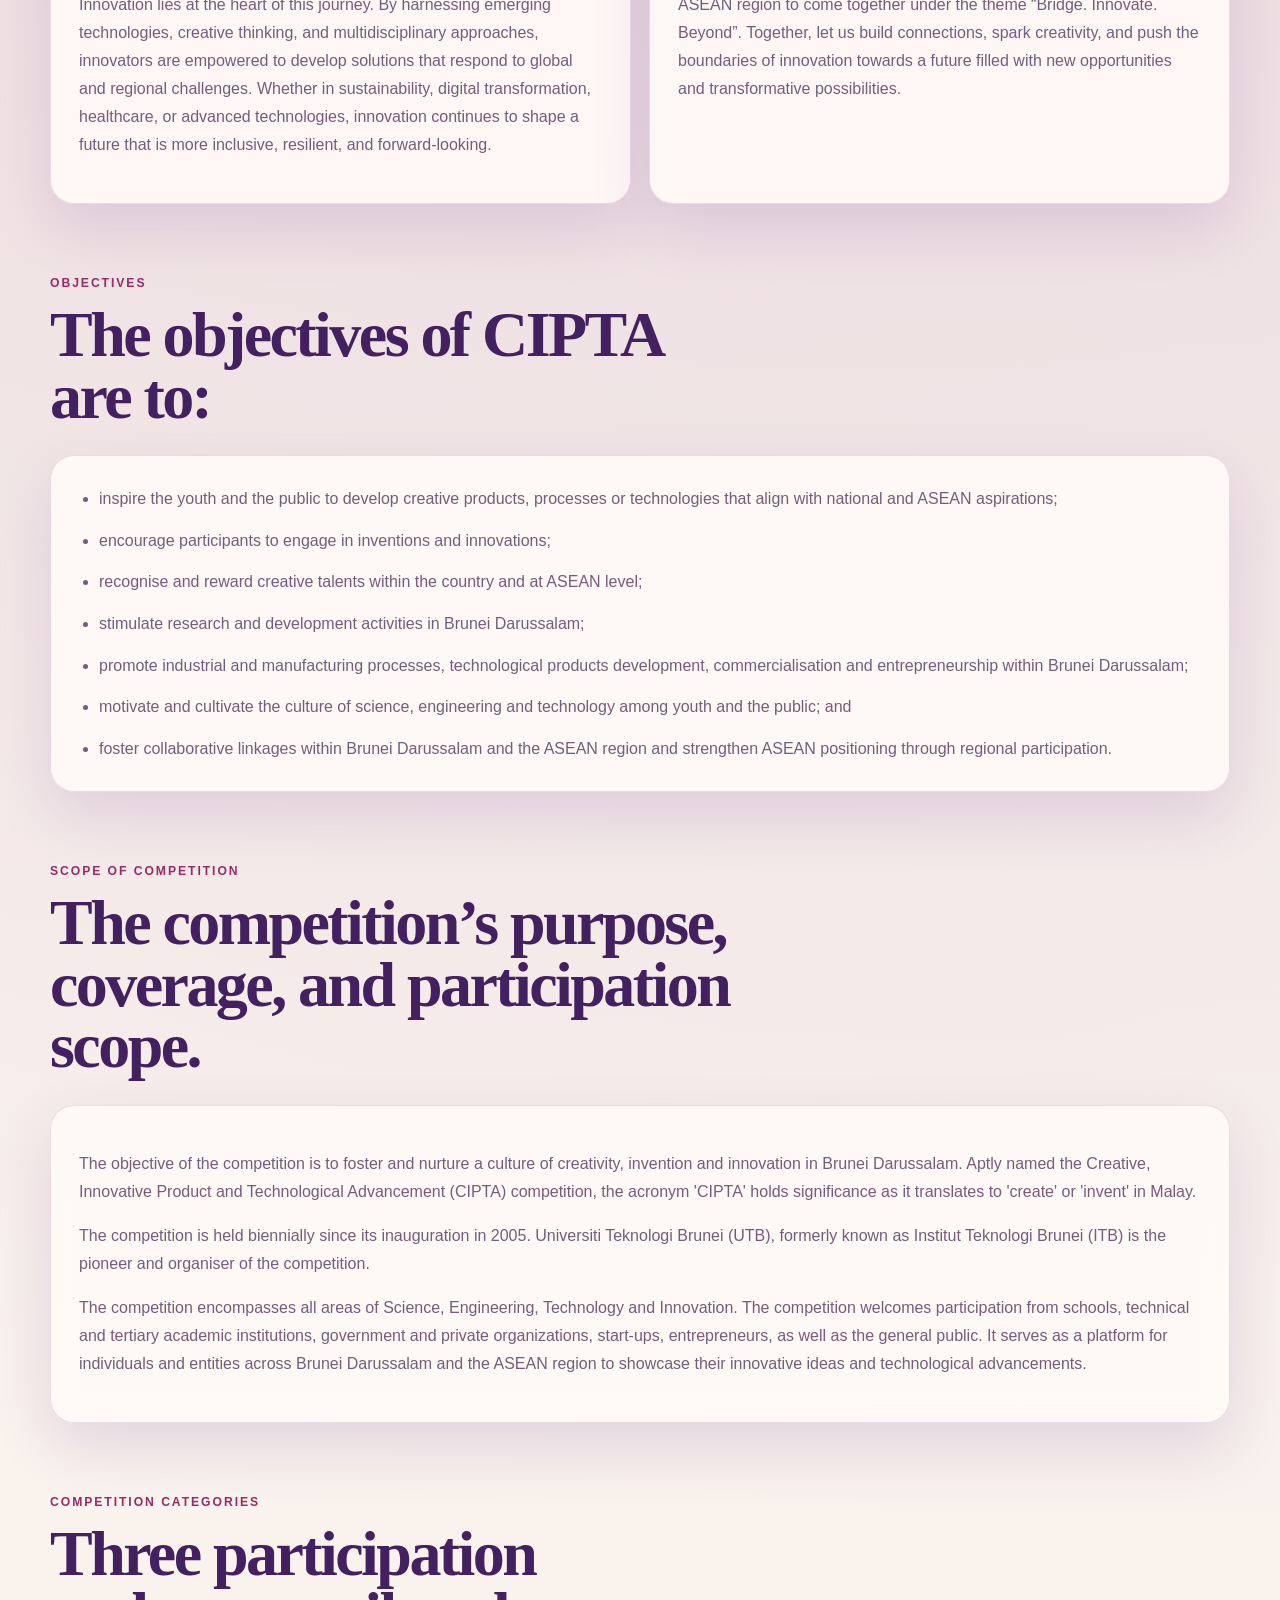
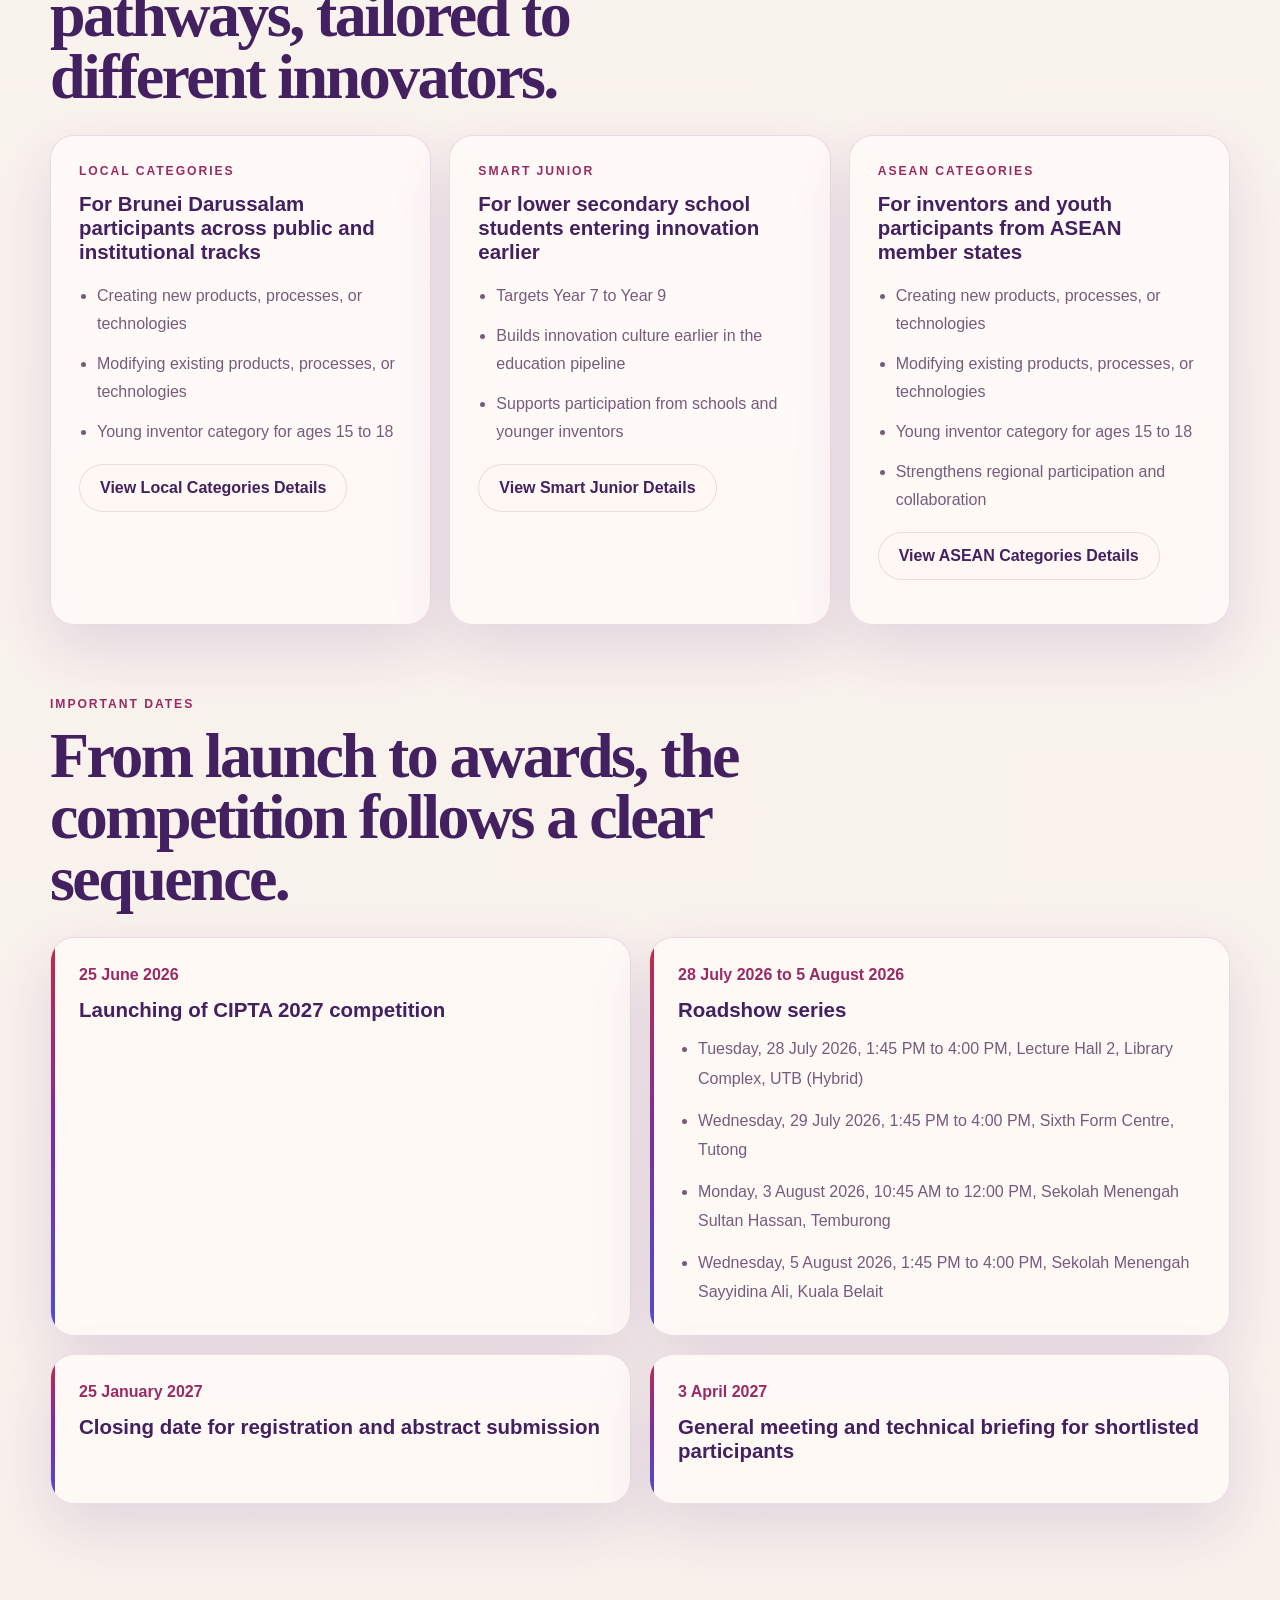
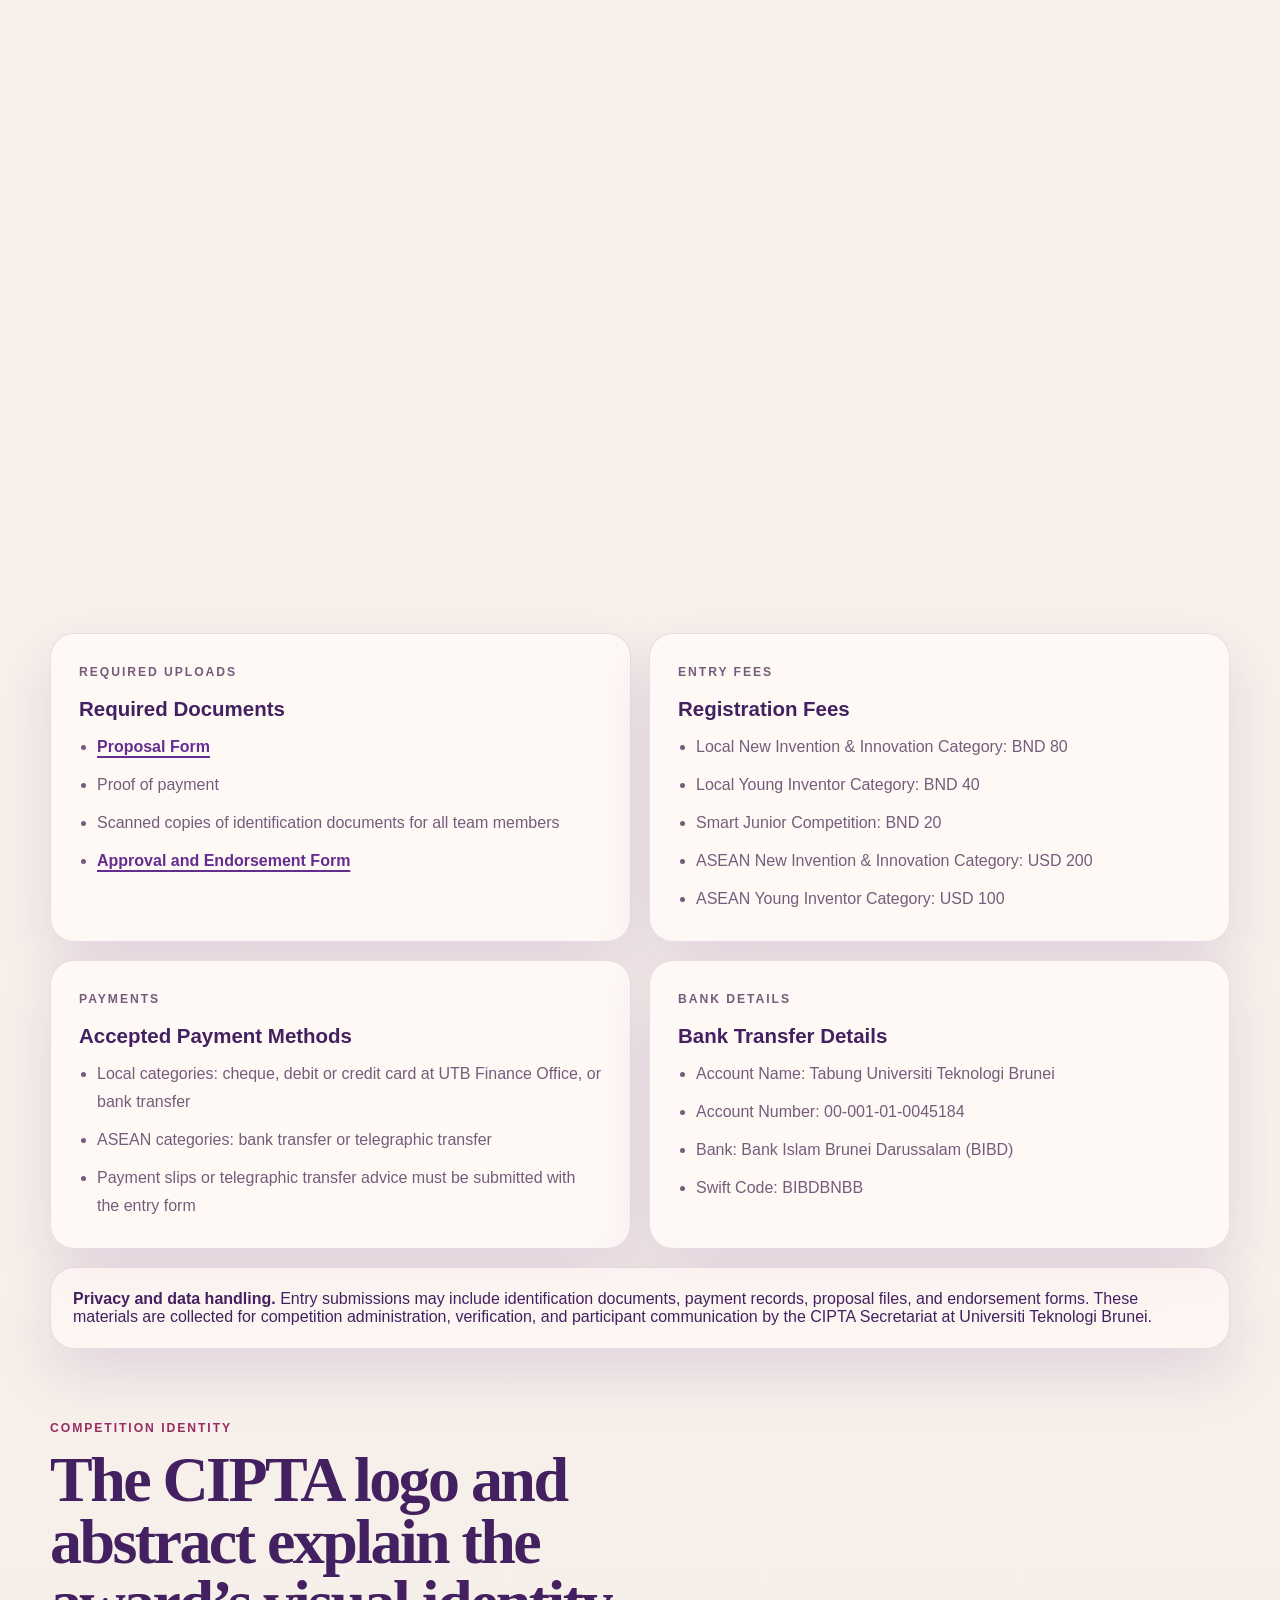
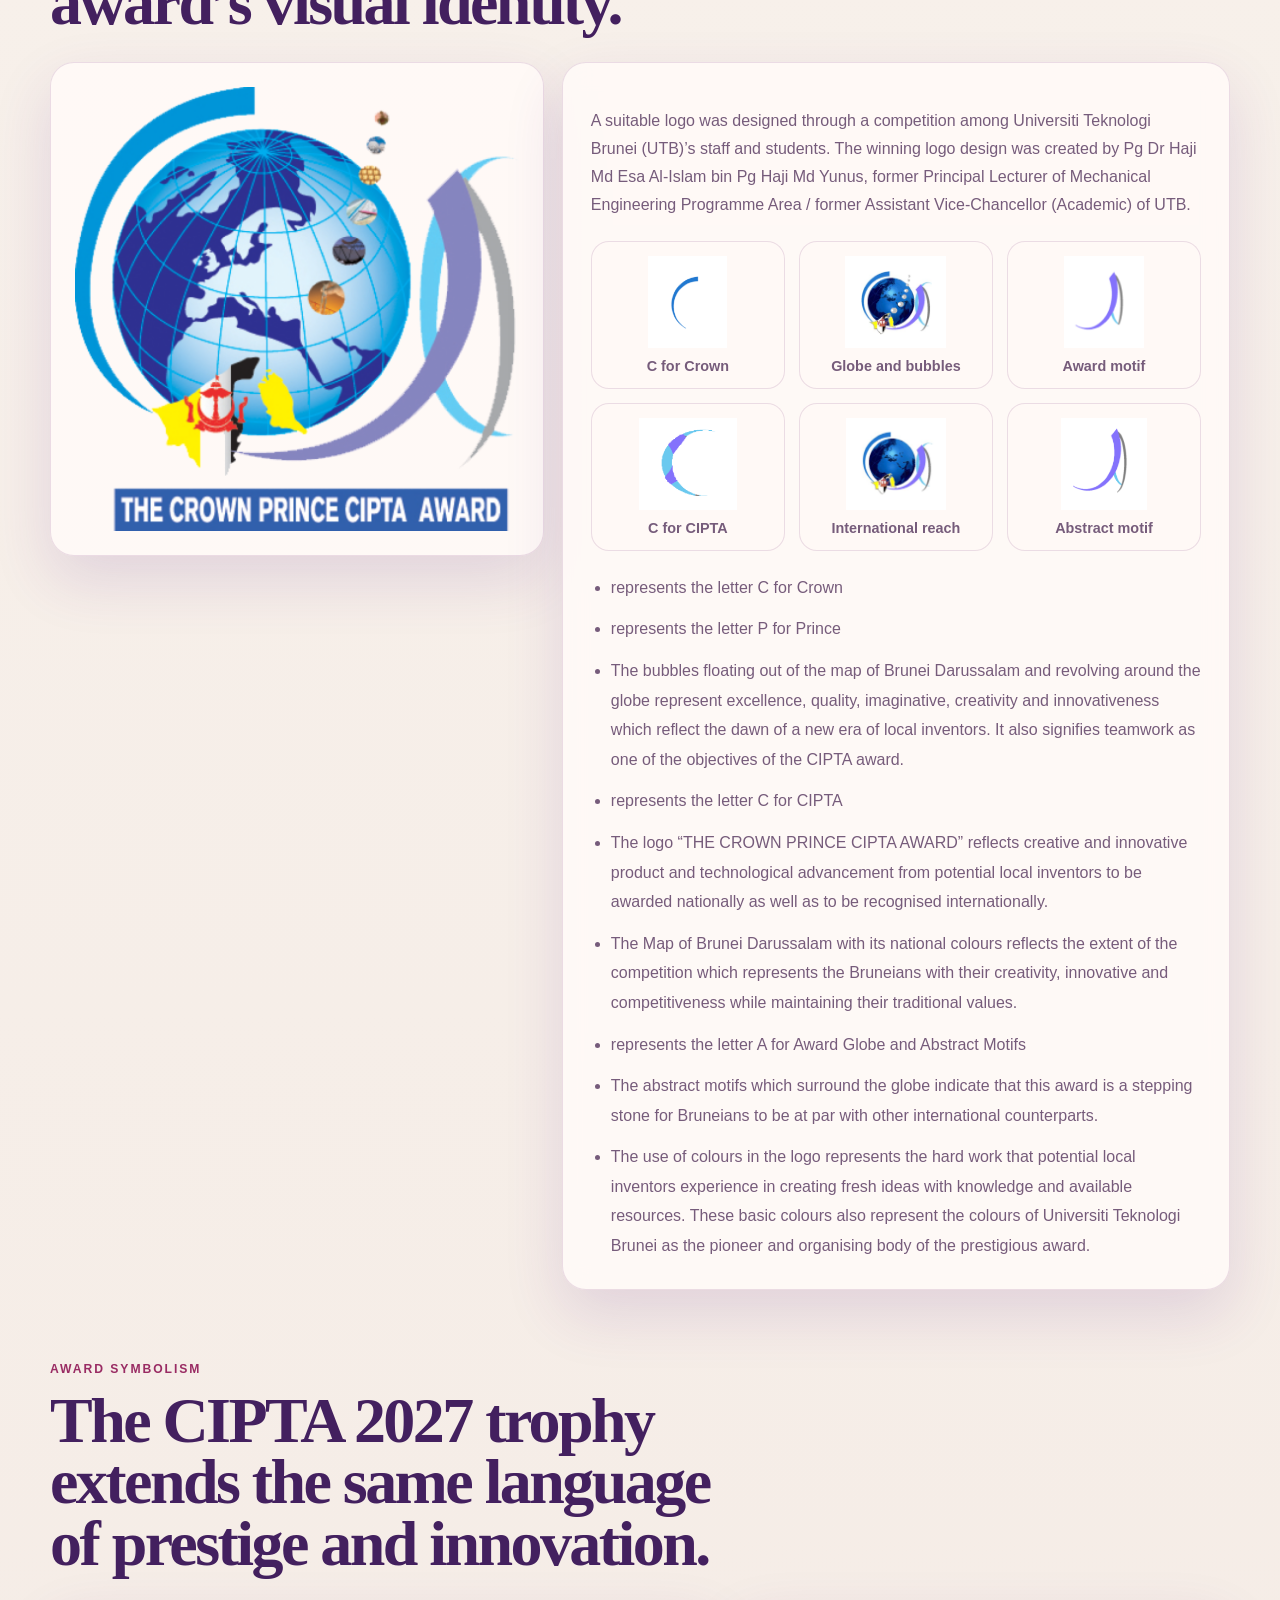
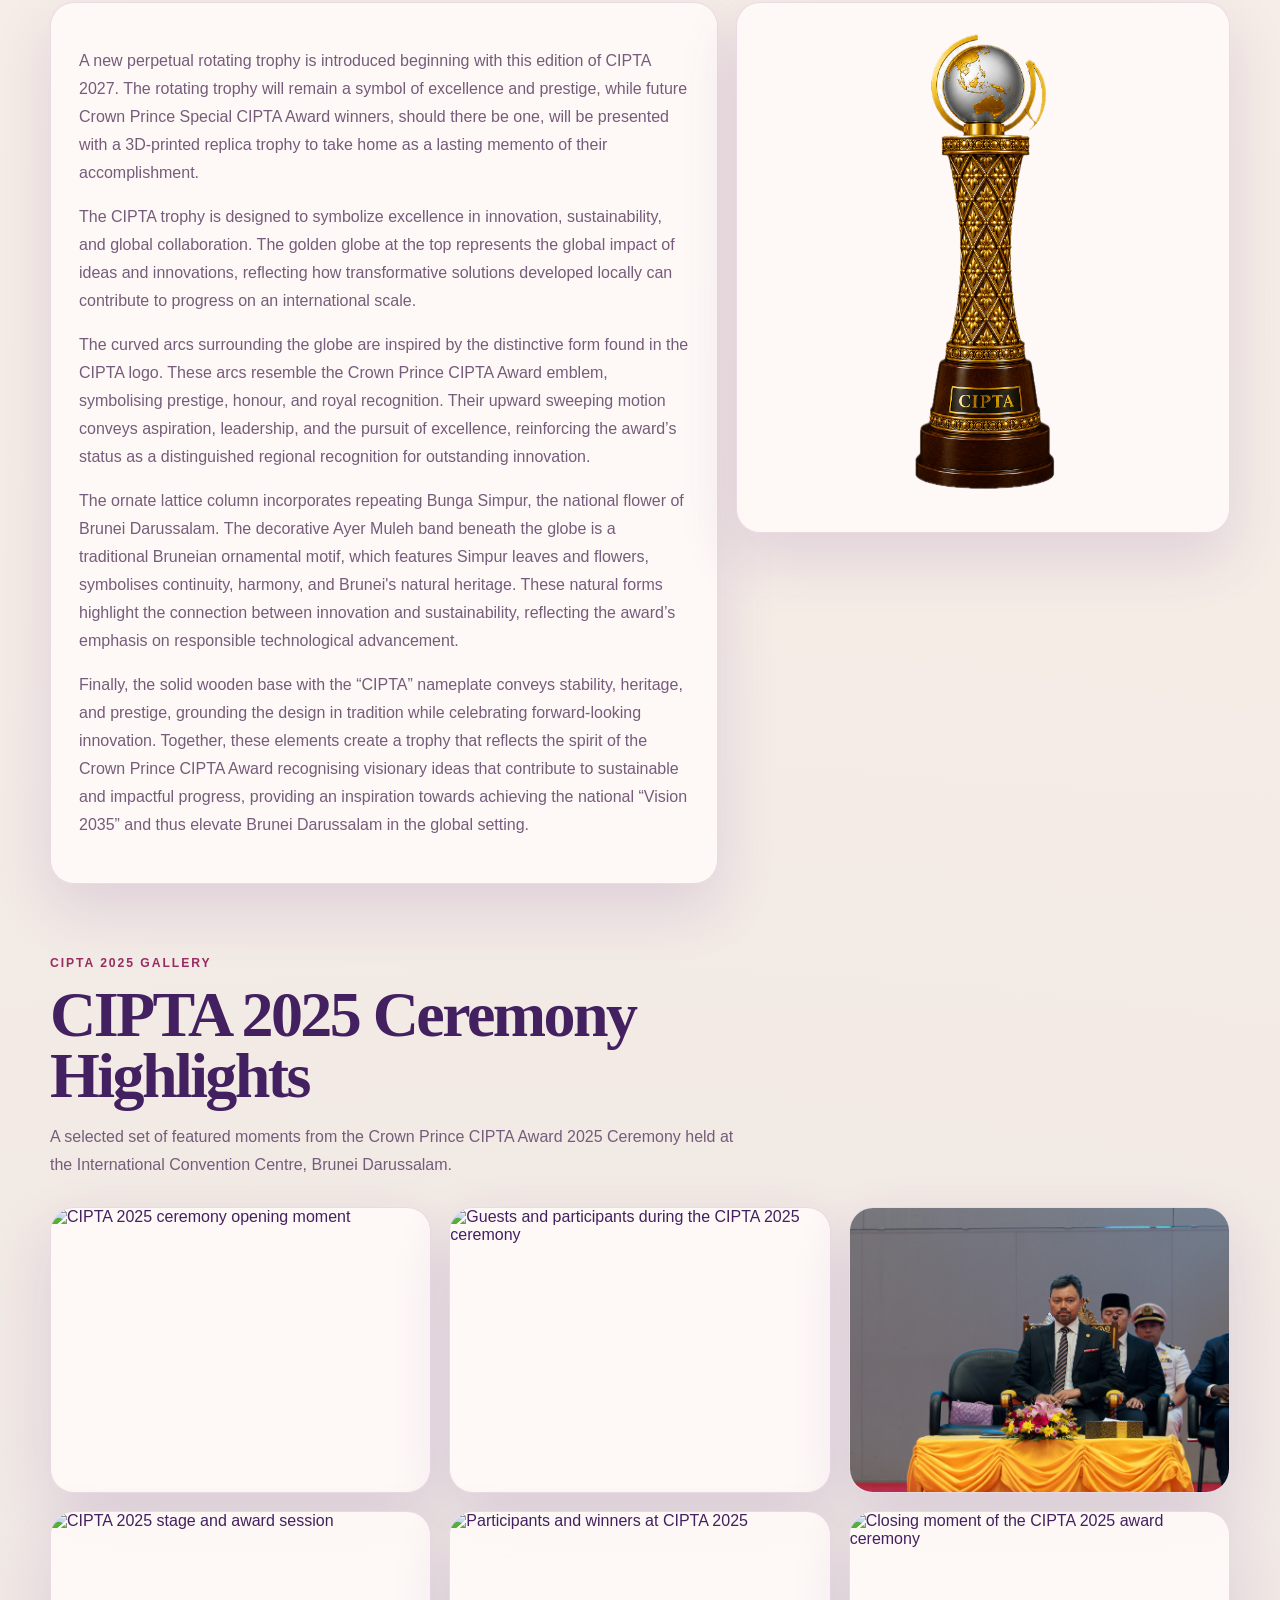
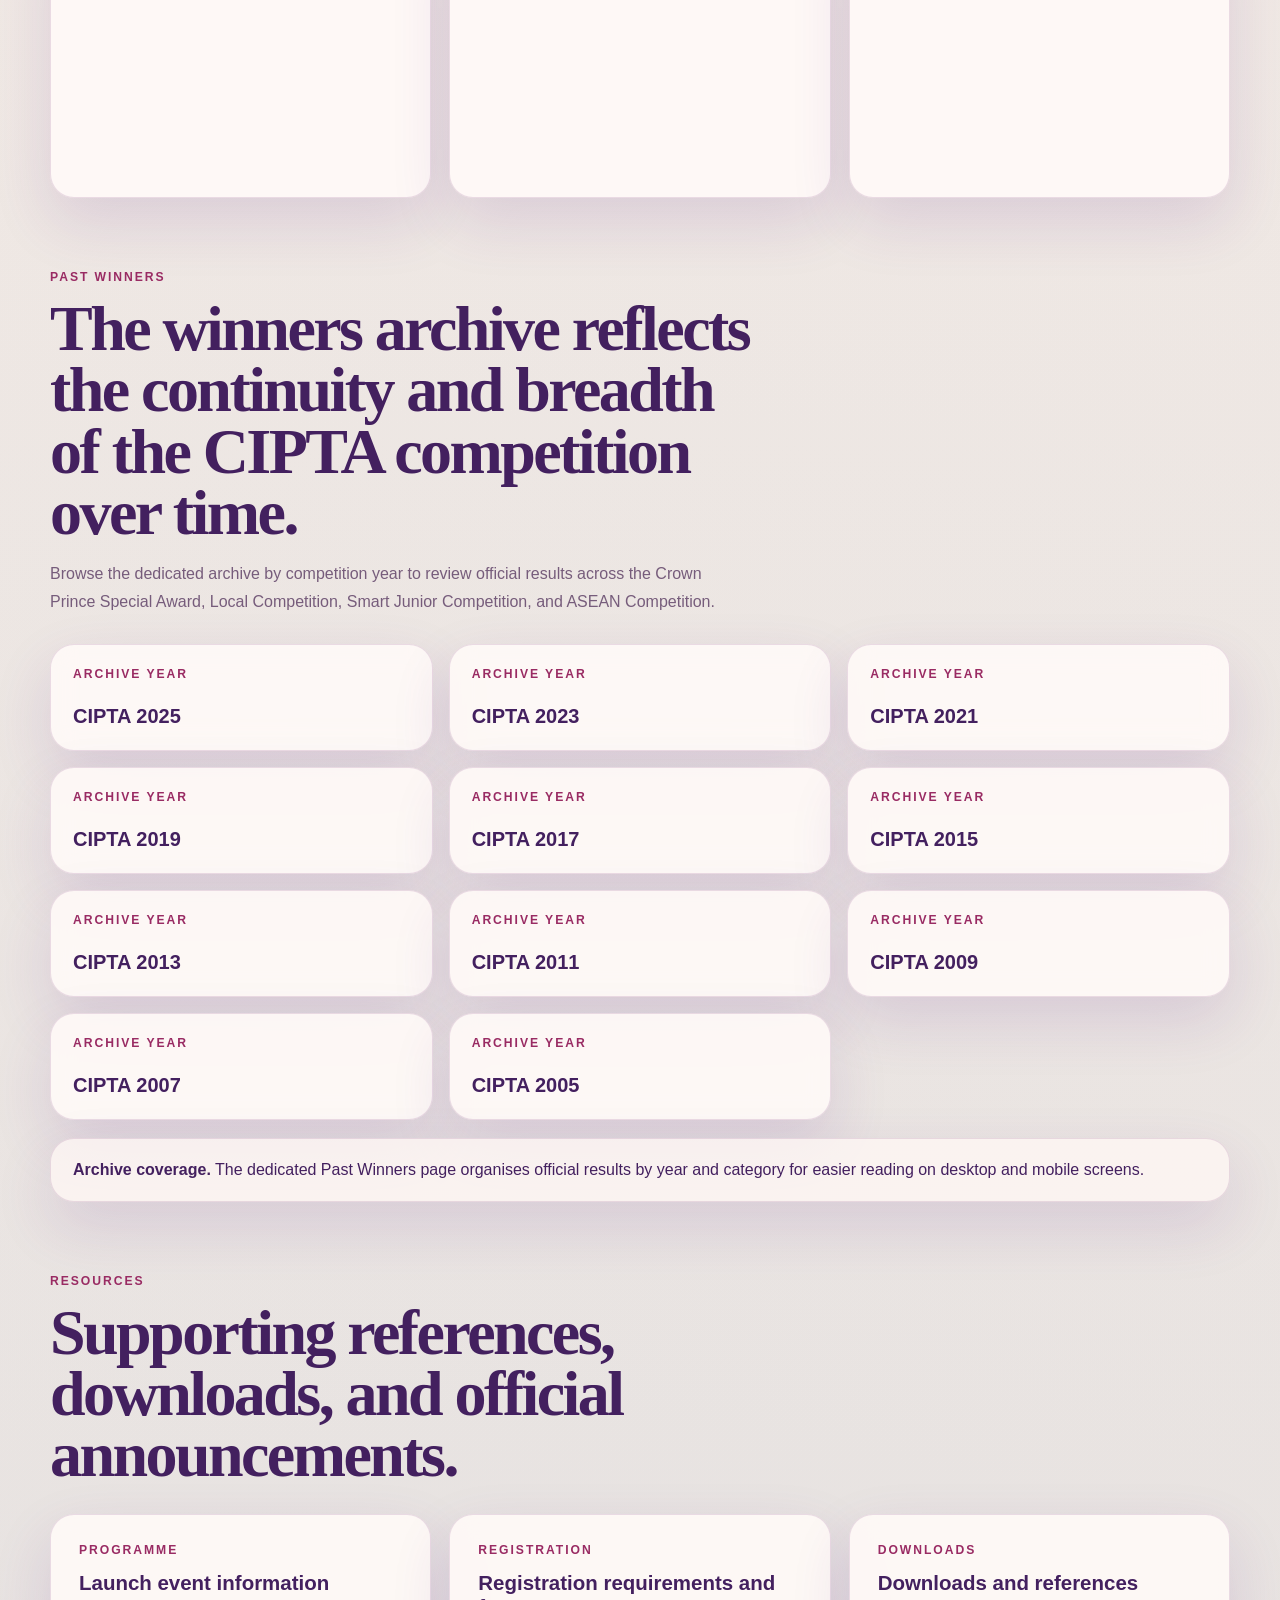
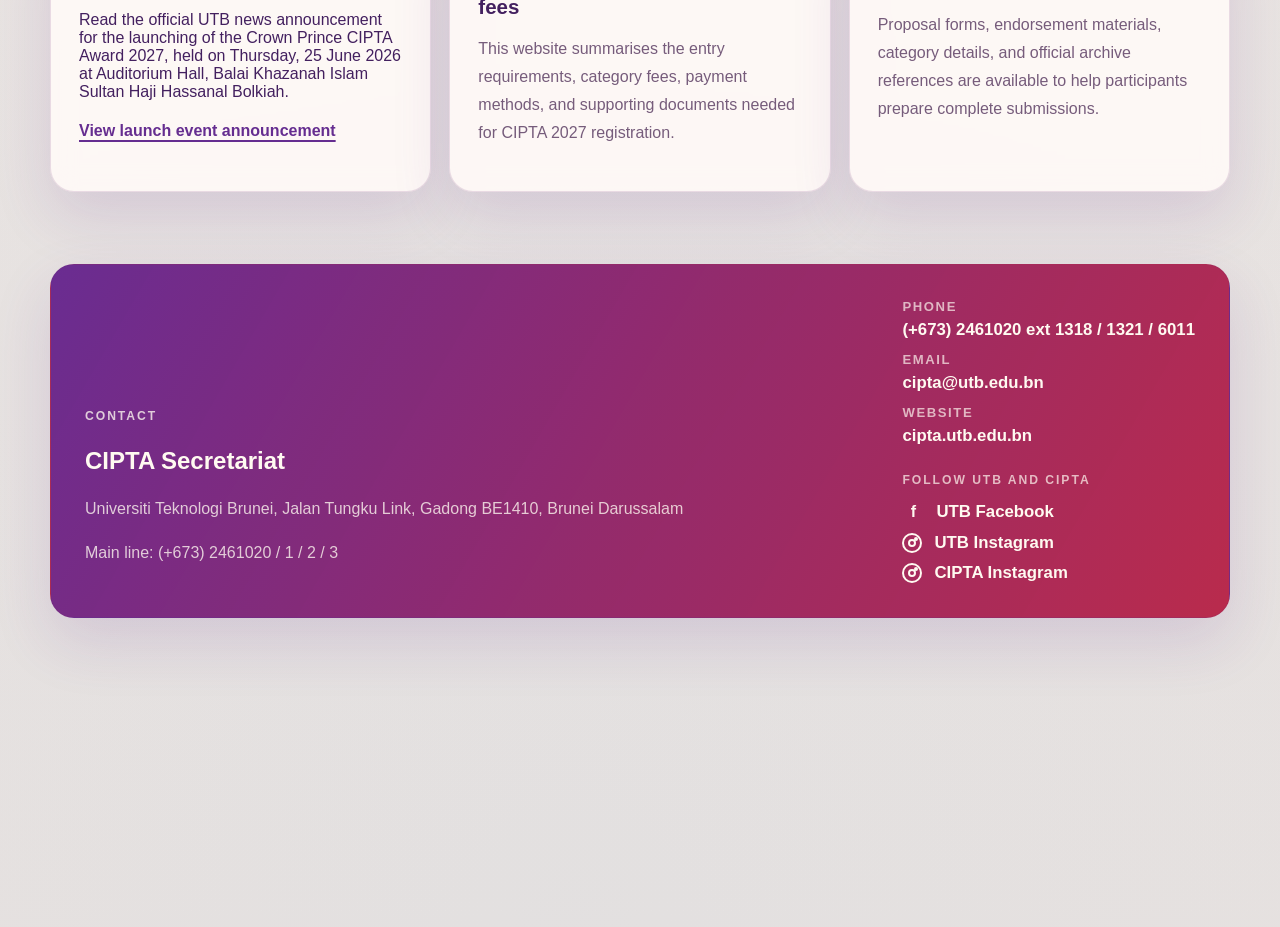
==== commit 81887e9c: "Update social links and contact labels" ====
--- a/index.html
+++ b/index.html
@@ -46,11 +46,14 @@
           <a href="#resources">Resources</a>
           <a href="#winners">Past Winners</a>
           <a href="#contact">Contact</a>
-          <div class="nav-social" aria-label="UTB social media">
+          <div class="nav-social" aria-label="UTB and CIPTA social media">
             <a class="social-icon-link" href="https://www.facebook.com/universititeknologibrunei" target="_blank" rel="noopener noreferrer" aria-label="UTB Facebook">
               <span class="social-icon" aria-hidden="true">f</span>
             </a>
             <a class="social-icon-link" href="https://www.instagram.com/universititeknologibrunei" target="_blank" rel="noopener noreferrer" aria-label="UTB Instagram">
+              <span class="social-icon social-icon-instagram" aria-hidden="true"></span>
+            </a>
+            <a class="social-icon-link" href="https://www.instagram.com/cipta_utb?igsh=MW40cmptMmY4bGc0eA%3D%3D" target="_blank" rel="noopener noreferrer" aria-label="CIPTA Instagram">
               <span class="social-icon social-icon-instagram" aria-hidden="true"></span>
             </a>
           </div>
@@ -793,11 +796,20 @@
               </p>
             </div>
             <div class="contact-details">
-              <a href="tel:+6732461020">(+673) 2461020 ext 1318 / 1321 / 6011</a>
-              <a href="mailto:cipta@utb.edu.bn">cipta@utb.edu.bn</a>
-              <a href="https://cipta.utb.edu.bn/">cipta.utb.edu.bn</a>
+              <div class="contact-item">
+                <span class="contact-label">Phone</span>
+                <a href="tel:+6732461020">(+673) 2461020 ext 1318 / 1321 / 6011</a>
+              </div>
+              <div class="contact-item">
+                <span class="contact-label">Email</span>
+                <a href="mailto:cipta@utb.edu.bn">cipta@utb.edu.bn</a>
+              </div>
+              <div class="contact-item">
+                <span class="contact-label">Website</span>
+                <a href="https://cipta.utb.edu.bn/">cipta.utb.edu.bn</a>
+              </div>
               <div class="contact-social">
-                <p class="card-kicker">Follow UTB</p>
+                <p class="card-kicker">Follow UTB and CIPTA</p>
                 <a class="social-text-link" href="https://www.facebook.com/universititeknologibrunei" target="_blank" rel="noopener noreferrer">
                   <span class="social-icon" aria-hidden="true">f</span>
                   <span>UTB Facebook</span>
@@ -806,6 +818,10 @@
                   <span class="social-icon social-icon-instagram" aria-hidden="true"></span>
                   <span>UTB Instagram</span>
                 </a>
+                <a class="social-text-link" href="https://www.instagram.com/cipta_utb?igsh=MW40cmptMmY4bGc0eA%3D%3D" target="_blank" rel="noopener noreferrer">
+                  <span class="social-icon social-icon-instagram" aria-hidden="true"></span>
+                  <span>CIPTA Instagram</span>
+                </a>
               </div>
             </div>
           </div>
--- a/styles.css
+++ b/styles.css
@@ -776,6 +776,19 @@
   gap: 12px;
 }
 
+.contact-item {
+  display: grid;
+  gap: 6px;
+}
+
+.contact-label {
+  color: rgba(255, 250, 241, 0.68);
+  font-size: 0.82rem;
+  text-transform: uppercase;
+  letter-spacing: 0.12em;
+  font-weight: 700;
+}
+
 .contact-details a {
   color: #fffaf1;
   text-decoration: none;
